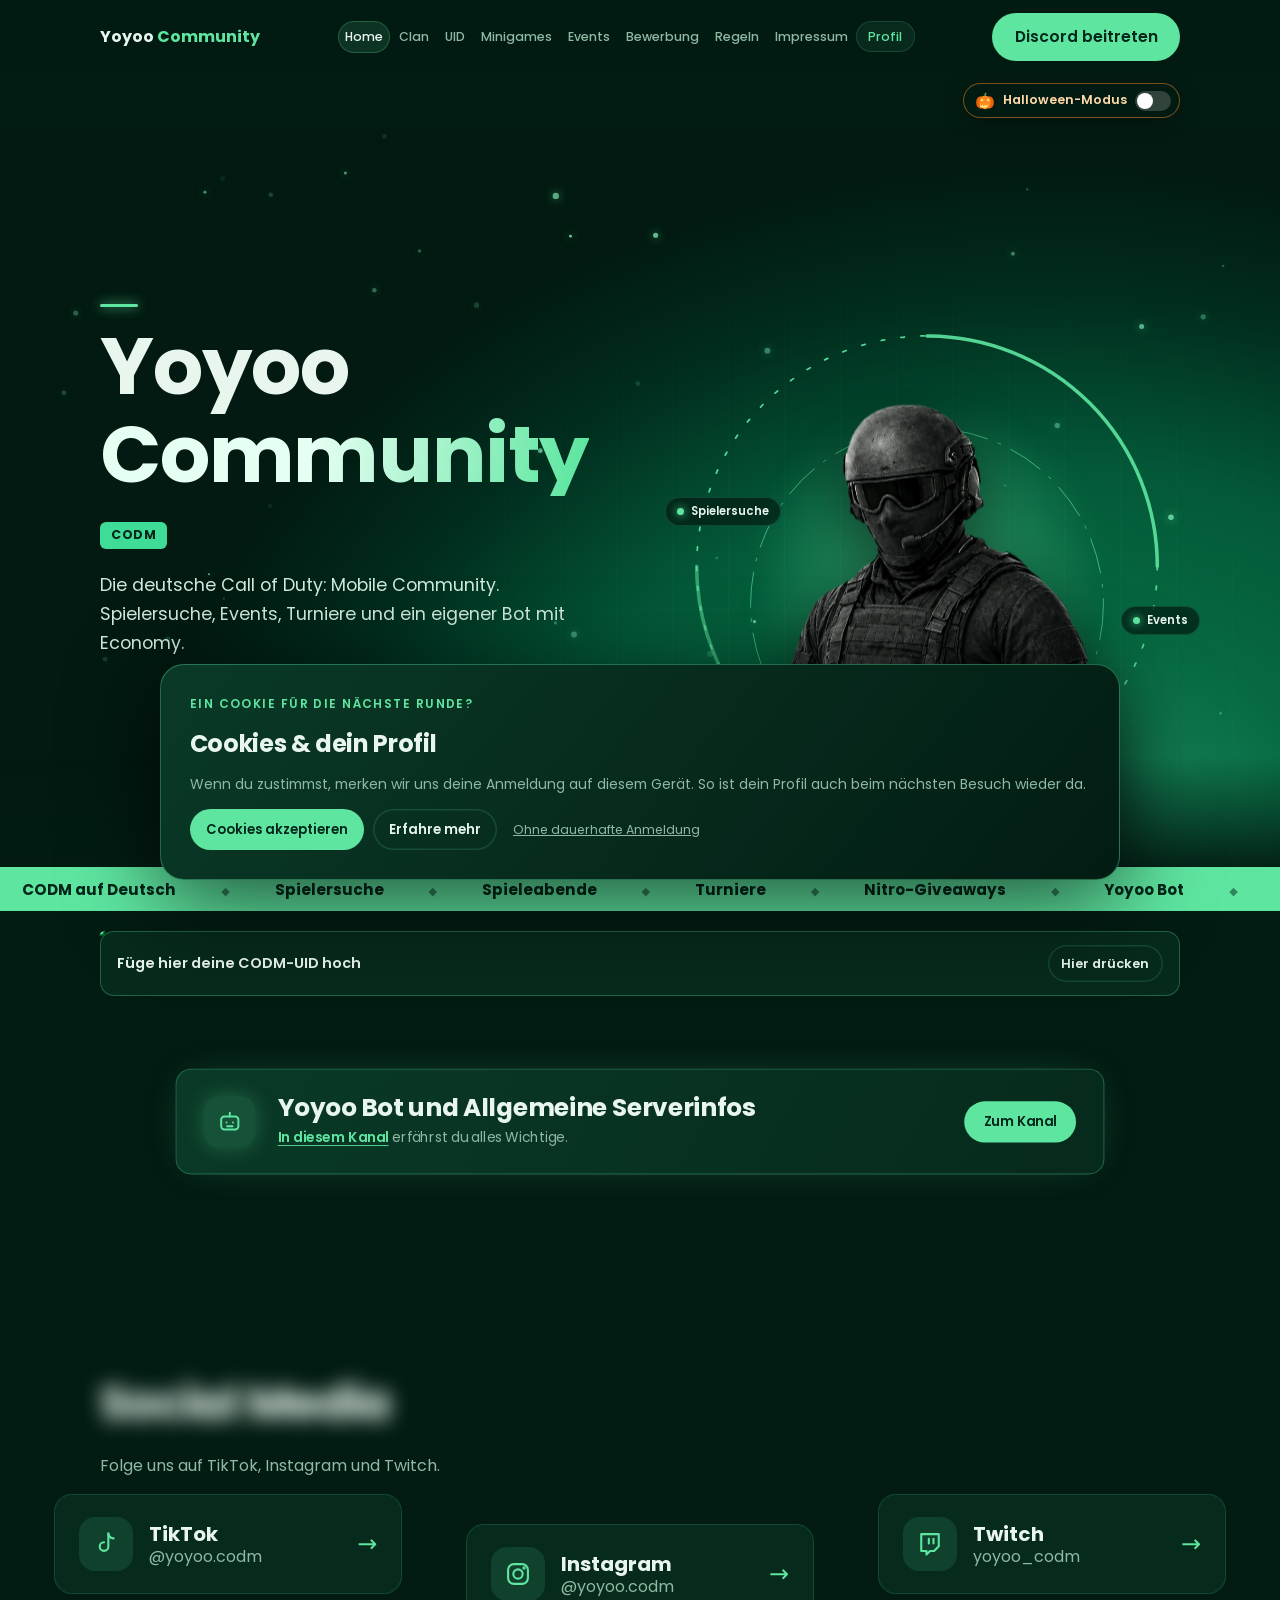
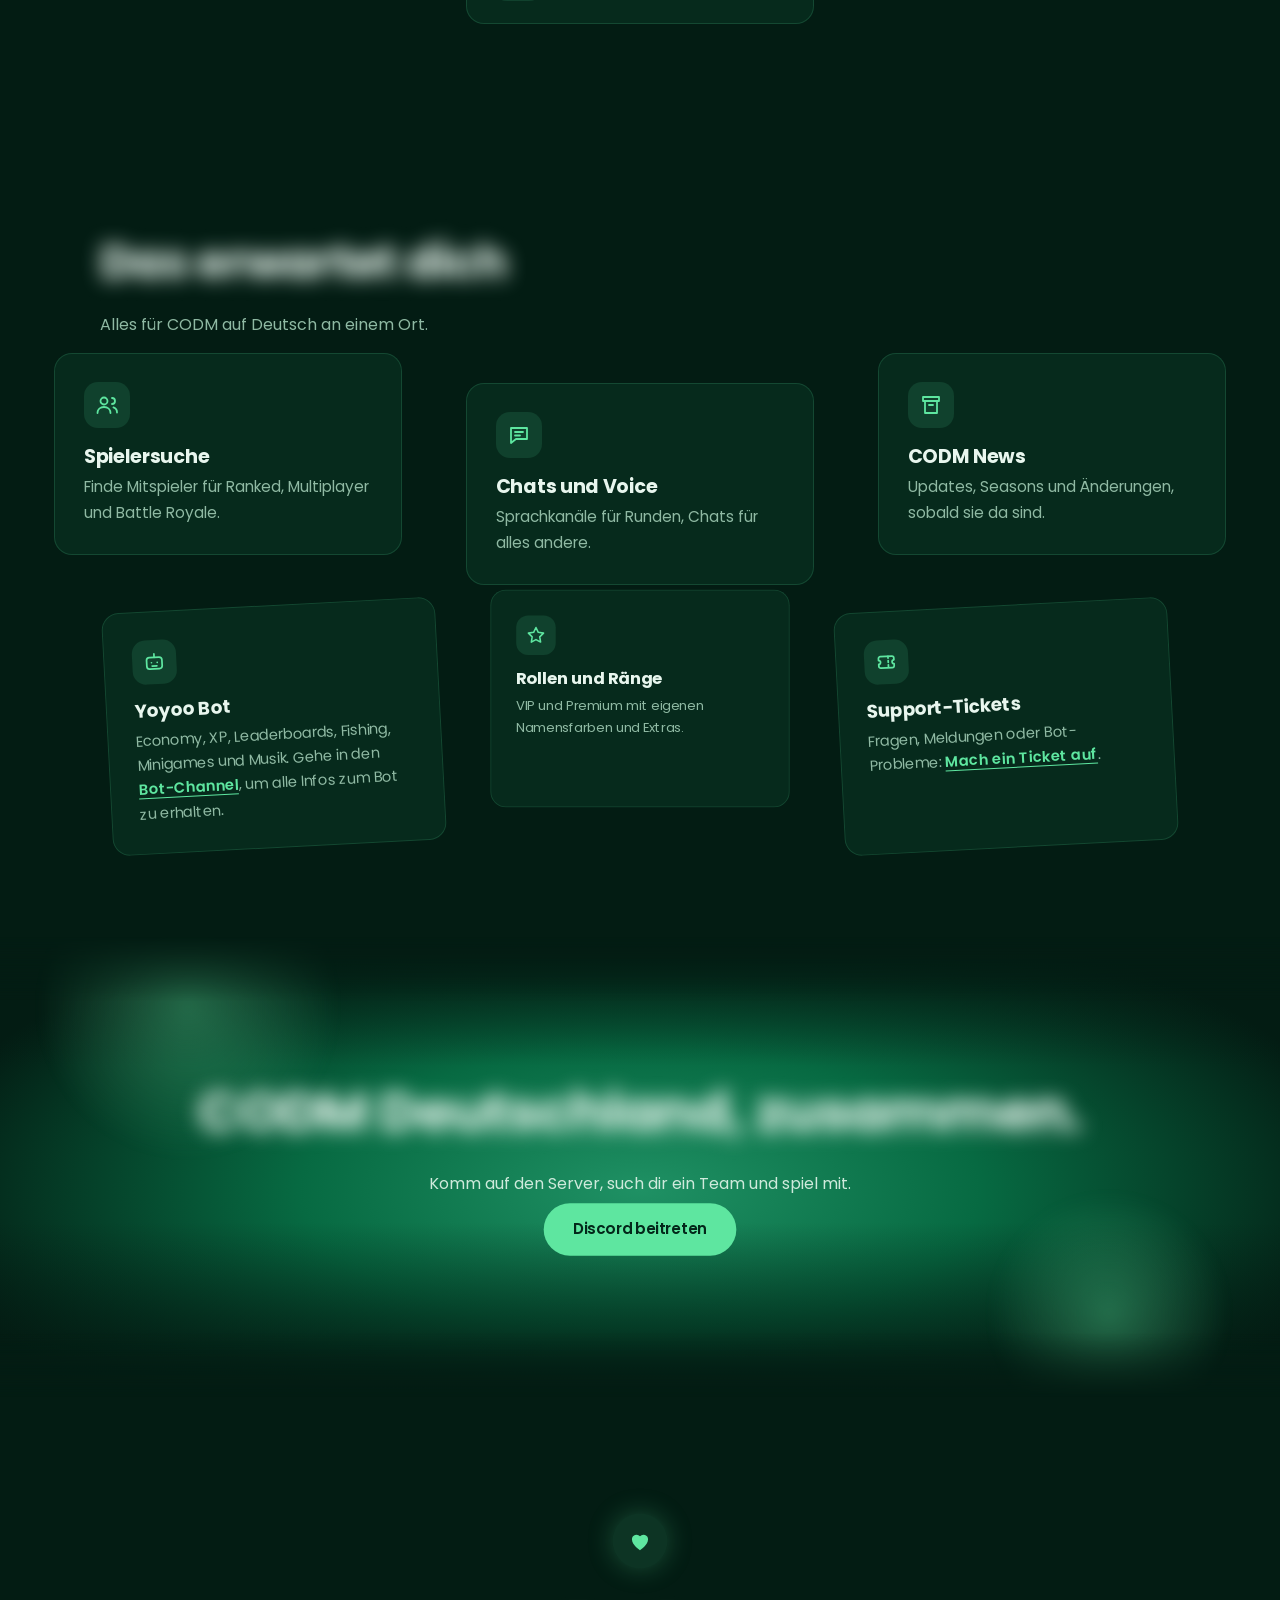
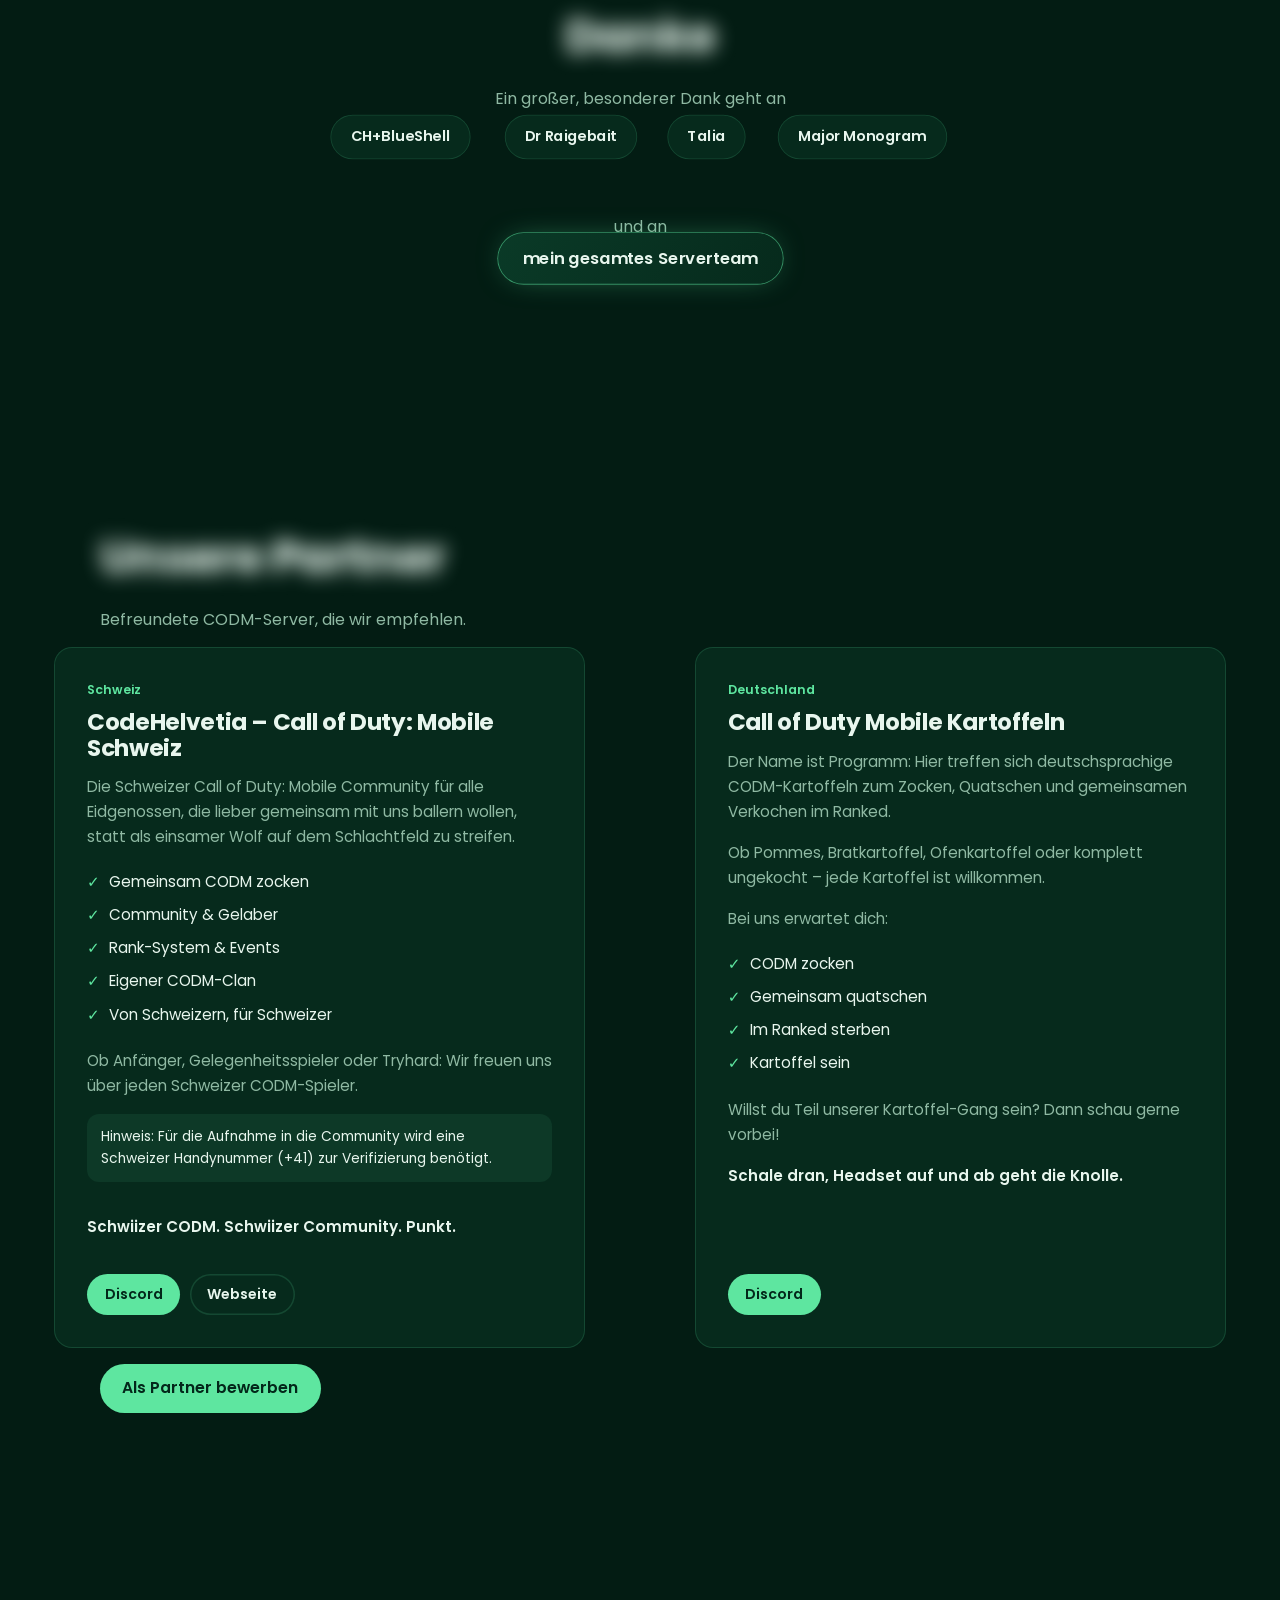
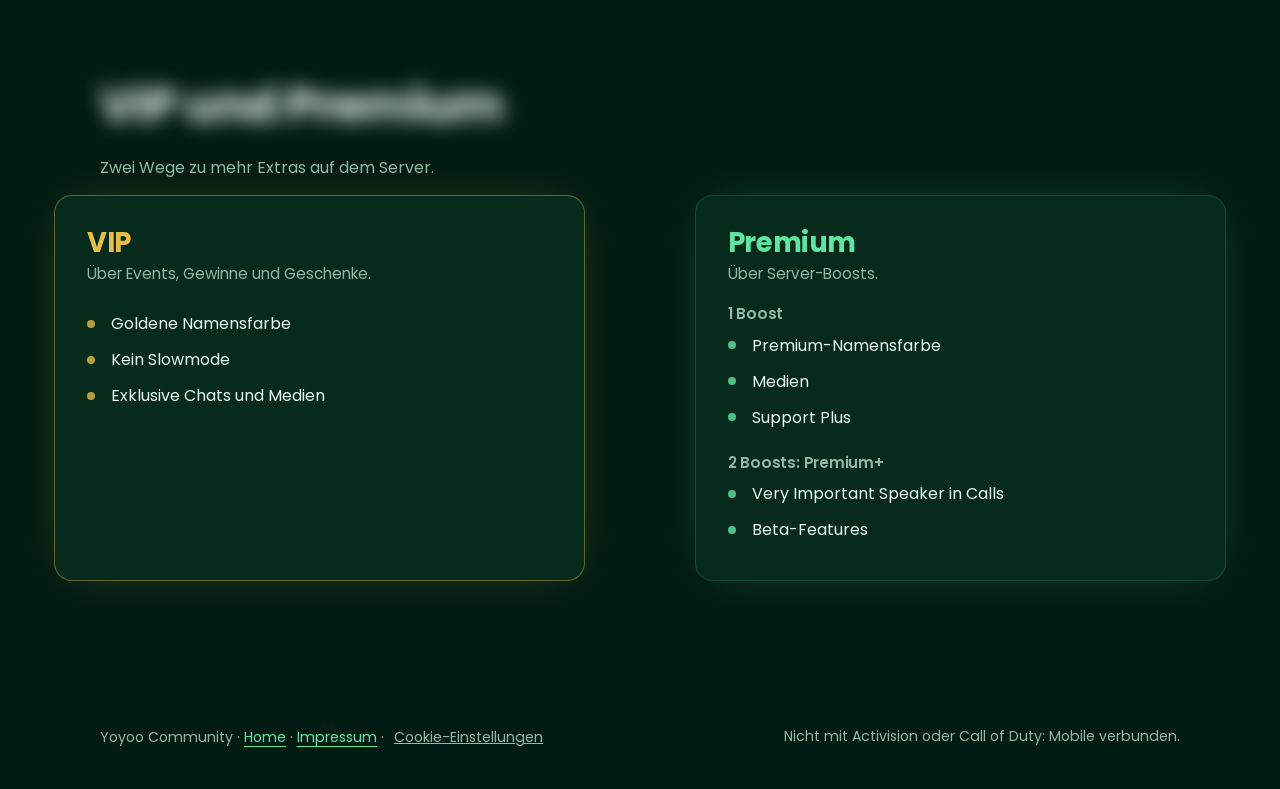
==== index.html @ ca68e42a "Add files via upload" ====
<!DOCTYPE html>
<html lang="de">
<head>
<meta charset="utf-8">
<meta name="viewport" content="width=device-width, initial-scale=1, viewport-fit=cover">
<title>Home – Yoyoo Community</title>
<meta name="description" content="Die deutsche Call of Duty: Mobile Community auf Discord. Spielersuche, Spieleabende, Events, Yoyoo Bot, VIP und Premium.">
<link rel="icon" type="image/png" sizes="32x32" href="[data-uri]">
<link rel="icon" type="image/png" sizes="64x64" href="[data-uri]">
<link rel="icon" type="image/png" sizes="192x192" href="[data-uri]">
<link rel="shortcut icon" type="image/x-icon" href="[data-uri]">
<link rel="apple-touch-icon" sizes="180x180" href="[data-uri]">
<meta name="theme-color" content="#031c13">
<script>
  document.documentElement.className = "js";
  /* Failsafe: Läuft das Skript nicht sauber durch, bleiben alle Inhalte sichtbar. */
  setTimeout(function () { if (!window.__ready) document.documentElement.classList.remove("js"); }, 2500);
</script>
<link rel="preconnect" href="https://fonts.googleapis.com">
<link rel="preconnect" href="https://fonts.gstatic.com" crossorigin>
<link href="https://fonts.googleapis.com/css2?family=Poppins:wght@400;500;600;700&display=swap" rel="stylesheet">
<link rel="stylesheet" href="website.css?v=20261025-cookie-mobile-1">
<style id="compact-header-critical">@media(max-width:1119px){header.nav .brand,header.nav .discord-link,header.nav .site-legal{display:none!important}header.nav .wrap{padding-block:.45rem!important;gap:0!important}header.nav .wrap>nav{flex:1 1 100%;order:0;min-width:0}header.nav ul{display:flex!important;margin:0;padding:.1rem 0;gap:.2rem;overflow-x:auto}header.nav ul a,header.nav ul .account-nav{white-space:nowrap;font-size:.8rem;padding:.4rem .6rem}}.season-control{position:relative!important;display:flex;justify-content:flex-end;align-items:center;padding:.6rem 0;margin-block:0;min-height:52px;z-index:16}.season-control #hwToggle{position:static!important;inset:auto!important;margin:0!important;transform:none!important;translate:none!important;opacity:1!important;pointer-events:auto!important;max-width:100%}</style><link rel="stylesheet" href="uid.css?v=home-uid-notice-1"></head><body class="home"><div class="progress" id="progress" aria-hidden="true"></div><header class="nav"><div class="wrap"><a class="brand" href="index.html">Yoyoo <b>Community</b></a><nav aria-label="Hauptnavigation"><ul><li><a href="index.html" class="on" aria-current="page">Home</a></li><li><a href="clan.html">Clan</a></li><li><a href="uid.html">UID</a></li><li><a href="minigames.html">Minigames</a></li><li><a href="events.html">Events</a></li><li><a href="bewerbung.html">Bewerbung</a></li><li><a href="regeln.html">Regeln</a></li><li><a href="impressum.html">Impressum</a></li><li><button type="button" class="account-nav" id="account-open" aria-haspopup="dialog" aria-controls="account-dialog">Profil</button></li></ul></nav><a class="btn discord-link" href="https://discord.gg/yoyoo-codm" target="_blank" rel="noopener">Discord beitreten</a></div></header><div class="season-control wrap" aria-label="Halloween-Special"><button type="button" class="hw-toggle" id="hwToggle" role="switch" aria-checked="false" hidden><svg viewBox="0 0 120 110" aria-hidden="true"><path d="M56 22c0-9 3-15 9-19l5 6c-4 3-5 7-5 13z" fill="#6aa83a"/><ellipse cx="34" cy="64" rx="28" ry="38" fill="#e8650a"/><ellipse cx="86" cy="64" rx="28" ry="38" fill="#e8650a"/><ellipse cx="60" cy="64" rx="34" ry="42" fill="#ff8a1f"/><path d="M30 55l11-17 11 17zM68 55l11-17 11 17z" fill="#ffe27a"/><path d="M28 74l10 11 8-8 7 10 7-10 8 8 10-11-3 17q-22 12-44 0z" fill="#ffe27a"/></svg><span>Halloween-Modus</span><span class="hw-sw" aria-hidden="true"><i></i></span></button></div><main id="top">  <div class="hero" id="hero">
    <canvas id="fx" aria-hidden="true"></canvas>
    <div class="grid-bg" aria-hidden="true" data-par="-0.14" data-top></div>
    <div class="wrap">
      <div class="copy">
        <span class="dash" aria-hidden="true"></span>
        <h1><span class="l"><span>Yoyoo</span></span><span class="l"><span class="shim">Community</span></span></h1><p class="home-greeting" id="home-greeting" aria-live="polite" hidden></p>
        <span class="badge">CODM</span>
        <p class="lead">Die deutsche Call of Duty: Mobile Community. Spielersuche, Events, Turniere und ein eigener Bot mit Economy.</p>
      </div>
      <div class="stage">
        <svg class="ring" viewBox="0 0 400 400" fill="none" stroke="#5ee6a0" aria-hidden="true" data-par="-0.05" data-top>
          <circle cx="200" cy="200" r="196" stroke-width="1.5" stroke-dasharray="3 14" stroke-linecap="round"/>
          <path d="M200 4 A196 196 0 0 1 396 200" stroke-width="3" stroke-linecap="round"/>
          <path d="M200 396 A196 196 0 0 1 4 200" stroke-width="3" stroke-linecap="round" opacity=".6"/>
        </svg>
        <svg class="ring r2" viewBox="0 0 400 400" fill="none" stroke="#5ee6a0" aria-hidden="true" data-par="-0.09" data-top>
          <circle cx="200" cy="200" r="196" stroke-width="1" stroke-dasharray="40 12 4 12"/>
        </svg>
        <div class="glow" aria-hidden="true" data-par="-0.1" data-top></div>
        <div class="soldier-wrap" data-par="-0.03" data-top>
          <img class="soldier" src="[data-uri]" alt="" width="720" height="1025">
        </div>
        <span class="tag t1"><i></i>Spielersuche</span>
        <span class="tag t2"><i></i>Events</span>
        <span class="tag t3"><i></i>Yoyoo Bot</span>
      </div>
    </div>
  </div>

  <div class="ticker" aria-hidden="true">
    <div class="track">
      <span>CODM auf Deutsch</span><span>Spielersuche</span><span>Spieleabende</span><span>Turniere</span><span>Nitro-Giveaways</span><span>Yoyoo Bot</span><span>VIP &amp; Premium</span><span>Clan-Liste</span>
      <span>CODM auf Deutsch</span><span>Spielersuche</span><span>Spieleabende</span><span>Turniere</span><span>Nitro-Giveaways</span><span>Yoyoo Bot</span><span>VIP &amp; Premium</span><span>Clan-Liste</span>
    </div>
  </div>

<div class="wrap"><aside class="home-uid-notice" id="home-uid-notice" hidden aria-labelledby="home-uid-notice-title"><span class="home-uid-particles" aria-hidden="true"><span style="--i:0"></span><span style="--i:1"></span><span style="--i:2"></span><span style="--i:3"></span><span style="--i:4"></span><span style="--i:5"></span><span style="--i:6"></span><span style="--i:7"></span><span style="--i:8"></span><span style="--i:9"></span><span style="--i:10"></span><span style="--i:11"></span><span style="--i:12"></span><span style="--i:13"></span><span style="--i:14"></span><span style="--i:15"></span><span style="--i:16"></span><span style="--i:17"></span><span style="--i:18"></span><span style="--i:19"></span><span style="--i:20"></span><span style="--i:21"></span><span style="--i:22"></span><span style="--i:23"></span><span style="--i:24"></span><span style="--i:25"></span><span style="--i:26"></span><span style="--i:27"></span><span style="--i:28"></span><span style="--i:29"></span><span style="--i:30"></span><span style="--i:31"></span><span style="--i:32"></span><span style="--i:33"></span><span style="--i:34"></span><span style="--i:35"></span></span><p id="home-uid-notice-title">Füge hier deine CODM-UID hoch</p><a class="btn ghost" href="uid.html">Hier drücken</a></aside></div><section id="infos" class="compact">
    <div class="wrap">
      <div class="infobox spot rv" data-rv="scale">
        <span class="ib-ic"><svg viewBox="0 0 24 24"><rect x="4" y="7" width="16" height="12" rx="3"/><path d="M12 7V3.5M9 12.5h.01M15 12.5h.01M9.5 16h5"/></svg></span>
        <div class="ib-tx">
          <h2>Yoyoo Bot und Allgemeine Serverinfos</h2>
          <p><a class="flink" href="https://discord.com/channels/1466880593013772339/1545542262409273394" target="_blank" rel="noopener">In diesem Kanal</a> erfährst du alles Wichtige.</p>
        </div>
        <a class="btn" href="https://discord.com/channels/1466880593013772339/1545542262409273394" target="_blank" rel="noopener">Zum Kanal</a>
      </div>
    </div>
  </section>
<section id="social">
    <div class="wrap">
      <h2 class="rv" data-rv="blur">Social Media</h2>
      <p class="intro rv" style="--d:120ms">Folge uns auf TikTok, Instagram und Twitch.</p>
      <div class="socials">
        <a class="soc spot rv" data-rv="left" href="https://www.tiktok.com/@yoyoo.codm" target="_blank" rel="noopener">
          <span class="soc-ic"><svg viewBox="0 0 24 24"><path d="M14 3v11.2a3.7 3.7 0 1 1-3.7-3.7"/><path d="M14 3c.3 2.4 1.9 4 4.5 4.2"/></svg></span>
          <span class="soc-tx"><b>TikTok</b><em>@yoyoo.codm</em></span>
          <span class="soc-go" aria-hidden="true">→</span>
        </a>
        <a class="soc spot rv" data-rv="up" style="--d:100ms" href="https://www.instagram.com/yoyoo.codm/" target="_blank" rel="noopener">
          <span class="soc-ic"><svg viewBox="0 0 24 24"><rect x="3.5" y="3.5" width="17" height="17" rx="5"/><circle cx="12" cy="12" r="4"/><circle cx="17.2" cy="6.8" r=".6"/></svg></span>
          <span class="soc-tx"><b>Instagram</b><em>@yoyoo.codm</em></span>
          <span class="soc-go" aria-hidden="true">→</span>
        </a>
        <a class="soc spot rv" data-rv="right" style="--d:200ms" href="https://www.twitch.tv/yoyoo_codm" target="_blank" rel="noopener">
          <span class="soc-ic"><svg viewBox="0 0 24 24"><path d="M4.5 3.5h15v10.5l-4 4h-3.5l-3 3v-3H4.5z"/><path d="M11 7.5v4M15 7.5v4"/></svg></span>
          <span class="soc-tx"><b>Twitch</b><em>yoyoo_codm</em></span>
          <span class="soc-go" aria-hidden="true">→</span>
        </a>
      </div>
    </div>
  </section>
<section id="server">
    <div class="wrap">
      <h2 class="rv" data-rv="blur">Das erwartet dich</h2>
      <p class="intro rv" style="--d:120ms">Alles für CODM auf Deutsch an einem Ort.</p>
      <div class="features">
        <div class="feature spot rv" data-rv="left" style="--d:0ms">
          <div class="ic"><svg viewBox="0 0 24 24"><circle cx="9" cy="8" r="3.5"/><path d="M2.5 20c0-3.6 2.9-6 6.5-6s6.5 2.4 6.5 6"/><path d="M17 11a3 3 0 1 0 0-6M18.5 14.3c2 .6 3.5 2.4 3.5 5.2"/></svg></div>
          <h3>Spielersuche</h3>
          <p>Finde Mitspieler für Ranked, Multiplayer und Battle Royale.</p>
        </div>
        <div class="feature spot rv" data-rv="up" style="--d:100ms">
          <div class="ic"><svg viewBox="0 0 24 24"><path d="M4 5h16v11H9l-5 4z"/><path d="M8 9h8M8 12.5h5"/></svg></div>
          <h3>Chats und Voice</h3>
          <p>Sprachkanäle für Runden, Chats für alles andere.</p>
        </div>
        <div class="feature spot rv" data-rv="right" style="--d:200ms">
          <div class="ic"><svg viewBox="0 0 24 24"><path d="M4 4h16v4H4zM6 8v12h12V8"/><path d="M10 12h4"/></svg></div>
          <h3>CODM News</h3>
          <p>Updates, Seasons und Änderungen, sobald sie da sind.</p>
        </div>
        <div class="feature spot rv" data-rv="rot" style="--d:0ms">
          <div class="ic"><svg viewBox="0 0 24 24"><rect x="4" y="7" width="16" height="12" rx="3"/><path d="M12 7V3.5M9 12.5h.01M15 12.5h.01M9.5 16h5"/></svg></div>
          <h3>Yoyoo Bot</h3>
          <p>Economy, XP, Leaderboards, Fishing, Minigames und Musik. Gehe in den <a class="flink" href="https://discord.com/channels/1466880593013772339/1545542262409273394" target="_blank" rel="noopener">Bot-Channel</a>, um alle Infos zum Bot zu erhalten.</p>
        </div>
        <div class="feature spot rv" data-rv="scale" style="--d:100ms">
          <div class="ic"><svg viewBox="0 0 24 24"><path d="M12 3l2.7 5.6 6.1.9-4.4 4.3 1 6.1L12 17l-5.4 2.9 1-6.1L3.2 9.5l6.1-.9z"/></svg></div>
          <h3>Rollen und Ränge</h3>
          <p>VIP und Premium mit eigenen Namensfarben und Extras.</p>
        </div>
        <div class="feature spot rv" data-rv="rot" style="--d:200ms">
          <div class="ic"><svg viewBox="0 0 24 24"><path d="M4 8a2 2 0 0 1 2-2h12a2 2 0 0 1 2 2v2a2 2 0 0 0 0 4v2a2 2 0 0 1-2 2H6a2 2 0 0 1-2-2v-2a2 2 0 0 0 0-4z"/><path d="M14 6v12" stroke-dasharray="2 2.5"/></svg></div>
          <h3>Support-Tickets</h3>
          <p>Fragen, Meldungen oder Bot-Probleme: <a class="flink" href="https://discord.com/channels/1466880593013772339/1500139267437887568" target="_blank" rel="noopener">Mach ein Ticket auf</a>.</p>
        </div>
      </div>
    </div>
  </section>
<section class="join" id="join">
    <div class="orb o1" aria-hidden="true" data-par="0.12"></div><div class="orb o2" aria-hidden="true" data-par="-0.1"></div>
    <div class="wrap">
      <h2 class="rv" data-rv="blur">CODM Deutschland, zusammen.</h2>
      <p class="rv" style="--d:120ms">Komm auf den Server, such dir ein Team und spiel mit.</p>
      <a class="btn big discord-link rv" data-rv="scale" style="--d:240ms" href="https://discord.gg/yoyoo-codm" target="_blank" rel="noopener">Discord beitreten</a>
    </div>
  </section>
<section id="danke" class="thanks">
    <div class="wrap">
      <span class="heart rv" data-rv="scale" aria-hidden="true"><svg viewBox="0 0 24 24"><path d="M12 20.5s-7.5-4.6-7.5-10.2A4.3 4.3 0 0 1 12 7.6a4.3 4.3 0 0 1 7.5 2.7c0 5.6-7.5 10.2-7.5 10.2z"/></svg></span>
      <h2 class="rv" data-rv="blur">Danke</h2>
      <p class="intro rv" style="--d:120ms">Ein großer, besonderer Dank geht an</p>
      <div class="names">
        <span class="nm rv" data-rv="scale" style="--d:180ms">CH+BlueShell</span>
        <span class="nm rv" data-rv="scale" style="--d:260ms">Dr Raigebait</span>
        <span class="nm rv" data-rv="scale" style="--d:340ms">Talia</span>
        <span class="nm rv" data-rv="scale" style="--d:420ms">Major Monogram</span>
      </div>
      <p class="and rv" style="--d:500ms">und an</p>
      <span class="nm team rv" data-rv="scale" style="--d:580ms">mein gesamtes Serverteam</span>
    </div>
  </section><section id="partner">
    <div class="wrap">
      <h2 class="rv" data-rv="blur">Unsere Partner</h2>
      <p class="intro rv" style="--d:120ms">Befreundete CODM-Server, die wir empfehlen.</p>
      <div class="partners">
        <article class="partner spot rv" data-rv="left">
          <span class="kicker">Schweiz</span>
          <h3>CodeHelvetia – Call of Duty: Mobile Schweiz</h3>
          <p>Die Schweizer Call of Duty: Mobile Community für alle Eidgenossen, die lieber gemeinsam mit uns ballern wollen, statt als einsamer Wolf auf dem Schlachtfeld zu streifen.</p>
          <ul>
            <li>Gemeinsam CODM zocken</li>
            <li>Community &amp; Gelaber</li>
            <li>Rank-System &amp; Events</li>
            <li>Eigener CODM-Clan</li>
            <li>Von Schweizern, für Schweizer</li>
          </ul>
          <p>Ob Anfänger, Gelegenheitsspieler oder Tryhard: Wir freuen uns über jeden Schweizer CODM-Spieler.</p>
          <p class="note">Hinweis: Für die Aufnahme in die Community wird eine Schweizer Handynummer (+41) zur Verifizierung benötigt.</p>
          <p class="slogan" style="margin-top:1rem">Schwiizer CODM. Schwiizer Community. Punkt.</p>
          <div class="links">
            <a class="btn" href="https://discord.gg/codehelvetia" target="_blank" rel="noopener">Discord</a>
            <a class="btn ghost" href="https://codehelvetia.ch/" target="_blank" rel="noopener">Webseite</a>
          </div>
        </article>
        <article class="partner spot rv" data-rv="right" style="--d:120ms">
          <span class="kicker">Deutschland</span>
          <h3>Call of Duty Mobile Kartoffeln</h3>
          <p>Der Name ist Programm: Hier treffen sich deutschsprachige CODM-Kartoffeln zum Zocken, Quatschen und gemeinsamen Verkochen im Ranked.</p>
          <p>Ob Pommes, Bratkartoffel, Ofenkartoffel oder komplett ungekocht – jede Kartoffel ist willkommen.</p>
          <p>Bei uns erwartet dich:</p>
          <ul>
            <li>CODM zocken</li>
            <li>Gemeinsam quatschen</li>
            <li>Im Ranked sterben</li>
            <li>Kartoffel sein</li>
          </ul>
          <p>Willst du Teil unserer Kartoffel-Gang sein? Dann schau gerne vorbei!</p>
          <p class="slogan">Schale dran, Headset auf und ab geht die Knolle.</p>
          <div class="links">
            <a class="btn" href="https://discord.gg/call-of-duty-mobile-deutsch-914600837035229205" target="_blank" rel="noopener">Discord</a>
          </div>
        </article>
      </div>

      <p><a class="btn" href="bewerbung.html">Als Partner bewerben</a></p></div></section>
<section id="raenge">
    <div class="wrap">
      <h2 class="rv" data-rv="blur">VIP und Premium</h2>
      <p class="intro rv" style="--d:120ms">Zwei Wege zu mehr Extras auf dem Server.</p>
      <div class="tiers">
        <div class="tier vip spot rv" data-rv="left">
          <h3>VIP</h3>
          <p class="how">Über Events, Gewinne und Geschenke.</p>
          <ul>
            <li>Goldene Namensfarbe</li>
            <li>Kein Slowmode</li>
            <li>Exklusive Chats und Medien</li>
          </ul>
        </div>
        <div class="tier premium spot rv" data-rv="right" style="--d:120ms">
          <h3>Premium</h3>
          <p class="how">Über Server-Boosts.</p>
          <h4>1 Boost</h4>
          <ul>
            <li>Premium-Namensfarbe</li>
            <li>Medien</li>
            <li>Support Plus</li>
          </ul>
          <h4>2 Boosts: Premium+</h4>
          <ul>
            <li>Very Important Speaker in Calls</li>
            <li>Beta-Features</li>
          </ul>
        </div>
      </div>
    </div>
  </section>

</main><footer><div class="wrap"><span>Yoyoo Community · <a href="index.html">Home</a> · <a href="impressum.html">Impressum</a> · <button class="cookie-settings" type="button">Cookie-Einstellungen</button></span><span>Nicht mit Activision oder Call of Duty: Mobile verbunden.</span></div></footer><script src="website.js" defer></script><script src="halloween.js" defer></script><dialog class="account-dialog" id="account-dialog" aria-labelledby="account-title">
<button class="account-close" type="button" id="account-close" aria-label="Schließen">×</button>
<h2 id="account-title">Dein Community-Profil</h2>
<div id="account-entry"><h3 class="profile-entry-title">Account erstellen / anmelden</h3><p>Neu dabei? Mit deiner bestätigten E-Mail-Adresse wird dein Konto aktiviert. Du hast schon eines? Melde dich genauso per Code an – ganz ohne Passwort.</p>
<button class="btn" type="button" id="account-discord-login">Mit Discord registrieren / anmelden</button><p>Oder nutze deine E-Mail-Adresse:</p><form id="account-email-form"><label for="account-email">E-Mail-Adresse</label><input id="account-email" type="email" autocomplete="email" maxlength="254" required placeholder="du@beispiel.de"><button class="btn" type="submit">Anmelden per E-Mail-Code</button><p class="account-mail-hint">Keine E-Mail erhalten? Schau bitte auch in deinem Spam-Ordner nach.</p></form></div>
<form id="account-code-form" hidden><p>Prüfe dein Postfach und den Spam-Ordner. Gib den Code aus der E-Mail ein.</p><label for="account-code">Bestätigungscode</label><input id="account-code" type="text" inputmode="numeric" autocomplete="one-time-code" pattern="[0-9]{6,10}" minlength="6" maxlength="10" required><button class="btn" type="submit">Code bestätigen</button><button class="btn ghost" type="button" id="account-resend">Code erneut senden</button><button class="btn ghost" type="button" id="account-change">E-Mail ändern</button></form>
<div id="account-profile" hidden><h3 id="account-greeting">Willkommen in deinem Profil!</h3><form id="account-username-form"><label for="account-username">Benutzername</label><input id="account-username" autocomplete="nickname" minlength="3" maxlength="24" required aria-describedby="username-hint"><p id="username-hint">3–24 Zeichen. Dein Anzeigename muss nicht einzigartig sein.</p><button class="btn" type="submit">Benutzernamen speichern</button></form><p>Du bist angemeldet als <strong id="account-email-display"></strong>.</p><p id="account-discord-status"></p><button class="btn" type="button" id="account-discord-link">Discord verbinden</button><p><a href="uid.html">Meine CODM-UID verwalten</a></p><button class="btn ghost" type="button" id="account-logout">Abmelden</button><p id="account-delete-note">Das Löschen entfernt dein Konto und deinen UID-Eintrag dauerhaft.</p><button class="btn ghost account-delete-btn" type="button" id="account-delete" aria-describedby="account-delete-note">Konto dauerhaft löschen</button></div>
<p id="account-status" role="status" aria-live="polite"></p>
</dialog><script src="cookies.js"></script><script src="account-config.js"></script><script src="supabase.min.js"></script><script src="account.js?v=discord-role-20261025"></script><aside class="cookie-banner" id="cookie-banner" aria-labelledby="cookie-heading" hidden><img src="cookie-soldat.png" alt="Ein Soldat hält einen Teller mit Cookies" class="cookie-character" width="1024" height="1536"><div class="cookie-copy"><span class="community-eyebrow">Ein Cookie für die nächste Runde?</span><h2 id="cookie-heading">Cookies &amp; dein Profil</h2><p>Wenn du zustimmst, merken wir uns deine Anmeldung auf diesem Gerät. So ist dein Profil auch beim nächsten Besuch wieder da.</p><div class="cookie-buttons"><button type="button" class="btn" id="cookie-accept">Cookies akzeptieren</button><button type="button" class="btn ghost" id="cookie-more" aria-controls="cookie-details" aria-expanded="false">Erfahre mehr</button><button type="button" class="cookie-session-only" id="cookie-decline">Ohne dauerhafte Anmeldung</button></div><div id="cookie-details" hidden><h3>Welche Daten speichern wir?</h3><p>Ein Cookie merkt sich deine Auswahl für 180 Tage. Nach deiner Zustimmung speichern wir die Anmeldeschlüssel und deren Ablaufzeit im lokalen Browserspeicher (Local Storage), damit deine Sitzung erneuert werden kann. Deine E-Mail-Adresse und dein Benutzername werden als Teil des Profils zwischengespeichert. Es wird kein Passwort gespeichert.</p><p>Dein Benutzername wird außerdem in deinem Supabase-Konto gespeichert. Ohne Zustimmung bleibt die Anmeldung nur in diesem Tab bis zum Schließen des Tabs erhalten. Für die Discord-Anmeldung werden kurzlebige PKCE-Zwischendaten im Tab-Speicher und lokalen Browserspeicher sowie als SameSite-Cookie auf yoyoo-community.com abgelegt. Die Cookie-Kopie läuft nach fünf Minuten ab und wird nach dem Rücksprung entfernt. Nach Verknüpfung wird auch deine Discord-Identität im Profil angezeigt. Bei Veröffentlichung deiner UID werden Discord-Benutzername und UID öffentlich in der UID-Liste gespeichert. Die Website verwendet hierfür keine Werbe- oder Tracking-Cookies. Der Halloween-Modus und gefangene Geister werden für diesen Browser-Tab im Sitzungsspeicher gemerkt. Für die dreistündige Spielpause wird außerdem der Abschlusszeitpunkt lokal gespeichert.</p><p>Über „Cookie-Einstellungen“ im Footer kannst du deine Auswahl jederzeit ändern. Beim Abmelden löschen wir die gespeicherte Anmeldung auf diesem Gerät. Bei einem Widerruf wird die dauerhafte Speicherung gelöscht; die aktuelle Sitzung bleibt bis zum Neuladen bestehen. Nach dem Schließen des Tabs oder auf anderen Geräten ist eine neue Anmeldung nötig.</p><a href="impressum.html">Kontakt &amp; Impressum</a></div></div></aside><script src="profile-uid.js?v=home-uid-guests-1"></script><script src="minigames.js?v=20261026-boardfx-3" defer></script></body></html>
---- website.css ----
:root {
    color-scheme: dark;
    --bg: #031c13;
    --bg-2: #062a1c;
    --bg-3: #0a3a27;
    --line: rgba(94,230,160,.16);
    --mint: #5ee6a0;
    --mint-d: #2fae78;
    --text: #e8f6ee;
    --muted: #8fb9a3;
    --gold: #e6bd45;
    --warn: #f0b429;
    --orange: #ff9650;
    --danger: #ff6b6b;
    --font: "Poppins", "Segoe UI", system-ui, -apple-system, Arial, sans-serif;
    --ease: cubic-bezier(.22,.8,.24,1);
    --ease-b: cubic-bezier(.3,1.5,.5,1);
    box-sizing: border-box;
    padding-top: env(safe-area-inset-top, 0px);
    padding-bottom: env(safe-area-inset-bottom, 0px);
  }
  html { scroll-padding-top: calc(env(safe-area-inset-top, 0px) + 4.5rem); scroll-behavior: smooth; }
  *, *::before, *::after { box-sizing: border-box; }
  body { margin: 0; background: var(--bg); color: var(--text); font-family: var(--font); font-size: 1rem; line-height: 1.65; overflow-x: hidden; }
  main { overflow-x: clip; }
  a { color: inherit; }
  :focus-visible { outline: 3px solid var(--mint); outline-offset: 3px; }
  .wrap { width: min(1080px, 100% - 2.5rem); margin-inline: auto; }
  h1, h2, h3, h4 { font-weight: 700; line-height: 1.1; margin: 0; letter-spacing: -.015em; }
  .sr { position: absolute; width: 1px; height: 1px; overflow: hidden; clip: rect(0 0 0 0); white-space: nowrap; }

  /* ===== Scroll-Fortschritt ===== */
  .progress { position: fixed; top: 0; left: 0; right: 0; height: 3px; z-index: 30; background: linear-gradient(90deg, var(--mint-d), var(--mint)); transform-origin: 0 50%; transform: scaleX(0); box-shadow: 0 0 12px var(--mint); pointer-events: none; }

  /* ===== Navigation ===== */
  header.nav { position: sticky; top: env(safe-area-inset-top, 0px); z-index: 20; background: rgba(3,28,19,.78); backdrop-filter: blur(10px); -webkit-backdrop-filter: blur(10px); animation: dropIn .8s var(--ease) both; }
  .nav .wrap { display: flex; align-items: center; justify-content: space-between; gap: 1rem; padding-block: .8rem; }
  .brand { font-weight: 700; font-size: 1.1rem; text-decoration: none; }
  .brand b { color: var(--mint); font-weight: 700; }
  .nav ul { display: flex; gap: .4rem; list-style: none; margin: 0; padding: 0; }
  .nav ul a { display: block; text-decoration: none; color: var(--muted); font-size: .92rem; font-weight: 500; padding: .35rem .8rem; border-radius: 99px; transition: color .25s, background .25s, box-shadow .25s; }
  .nav ul a.on { color: var(--text); background: rgba(94,230,160,.12); box-shadow: inset 0 0 0 1px rgba(94,230,160,.25); }
  .nav ul { gap: .1rem; }
  .nav ul a { font-size: .82rem; padding: .35rem .55rem; white-space: nowrap; }
  /* Mobile/Tablet: obere Leiste aus, Inhaltsverzeichnis unter dem Hero sichtbar */
  @media (max-width: 1100px) { .nav ul { display: none; } }
  /* Desktop: nur die obere Leiste, kein zweites Inhaltsverzeichnis */
  @media (min-width: 1101px) { .chapters { display: none; } }
  .nav .wrap > .btn { flex: none; white-space: nowrap; }
  .brand { min-width: 0; white-space: nowrap; overflow: hidden; text-overflow: ellipsis; }
  @media (max-width: 520px) { .nav .wrap { gap: .6rem; } .brand { font-size: .98rem; } .nav .btn { padding: .55rem 1rem; font-size: .86rem; } }
  @media (max-width: 400px) { .brand { font-size: .88rem; } .nav .btn { padding: .5rem .85rem; font-size: .8rem; } }

  /* ===== Buttons ===== */
  .btn { position: relative; display: inline-block; text-decoration: none; cursor: pointer; font-family: var(--font); font-weight: 600; font-size: .98rem; background: var(--mint); color: #03271a; padding: .7rem 1.4rem; border-radius: 99px; border: 0; overflow: hidden; transition: transform .25s var(--ease), box-shadow .3s, background .3s, color .3s; -webkit-tap-highlight-color: transparent; }
  .btn::after { content: ""; position: absolute; top: 0; bottom: 0; width: 40%; left: -60%; background: linear-gradient(100deg, transparent, rgba(255,255,255,.55), transparent); transform: skewX(-20deg); animation: shine 4.2s ease-in-out infinite; pointer-events: none; }
  .btn:active { transform: scale(.95); transition-duration: .1s; }
  .btn:focus-visible { outline: none; box-shadow: 0 0 0 3px var(--bg), 0 0 0 6px var(--mint), 0 0 24px rgba(94,230,160,.5); }
  .btn.big { font-size: 1.1rem; padding: 1rem 2.1rem; }
  .btn.ghost { background: transparent; color: var(--text); box-shadow: inset 0 0 0 1.5px var(--line); }
  .btn.ghost::after { display: none; }
  .ripple { position: absolute; width: 20px; height: 20px; margin: -10px 0 0 -10px; border-radius: 50%; background: rgba(255,255,255,.5); transform: scale(0); animation: ripple .6s ease-out forwards; pointer-events: none; }
  .btn.ghost .ripple { background: rgba(94,230,160,.35); }
  @media (hover: hover) and (pointer: fine) {
    .btn:hover { transform: translateY(-2px) scale(1.03); box-shadow: 0 8px 30px rgba(94,230,160,.45); }
    .btn:active { transform: scale(.95); }
    .btn.ghost:hover { box-shadow: inset 0 0 0 1.5px var(--mint), 0 8px 26px rgba(94,230,160,.2); }
  }

  /* ===== Reveal-System (beide Scrollrichtungen, nur mit JS aktiv) =====
     Reveals nutzen die Einzel-Eigenschaften translate/scale/rotate, damit sie nicht mit Hover-"transform" kollidieren. */
  .js .rv { opacity: 0; translate: 0 30px; transition: opacity .45s ease, translate .45s ease, scale .45s ease, rotate .45s ease, filter .45s ease, transform .3s var(--ease), border-color .3s, box-shadow .3s; }
  .js .rv[data-rv="blur"]  { translate: 0 18px; filter: blur(10px); }
  .js .rv[data-rv="left"]  { translate: -46px 0; }
  .js .rv[data-rv="right"] { translate: 46px 0; }
  .js .rv[data-rv="scale"] { translate: none; scale: .86; }
  .js .rv[data-rv="pop"]   { translate: 0 36px; scale: .55; }
  .js .rv[data-rv="rot"]   { translate: 0 28px; rotate: -3deg; scale: .96; }
  .js .rv.in { opacity: 1; translate: none; scale: none; rotate: none; filter: none;
    transition: opacity .9s var(--d, 0ms) var(--ease), translate .9s var(--d, 0ms) var(--ease), scale .9s var(--d, 0ms) var(--ease), rotate .9s var(--d, 0ms) var(--ease), filter .9s var(--d, 0ms) var(--ease), transform .3s var(--ease), border-color .3s, box-shadow .3s; }

  /* ===== Hero ===== */
  .hero { position: relative; overflow: hidden; background: radial-gradient(70% 90% at 82% 95%, #1f9164 0%, #076a42 30%, #035838 55%, #012d1e 80%, #021a11 100%); }
  .hero::after { content: ""; position: absolute; left: 0; right: 0; bottom: 0; height: 110px; background: linear-gradient(to bottom, rgba(3,28,19,0), rgba(3,28,19,.92)); pointer-events: none; z-index: 2; }
  .hero canvas { position: absolute; inset: 0; width: 100%; height: 100%; pointer-events: none; }
  .hero .grid-bg { position: absolute; inset: -60px 0 0; pointer-events: none; background-image: linear-gradient(rgba(94,230,160,.06) 1px, transparent 1px), linear-gradient(90deg, rgba(94,230,160,.06) 1px, transparent 1px); background-size: 56px 56px; -webkit-mask-image: radial-gradient(60% 70% at 70% 70%, #000, transparent 75%); mask-image: radial-gradient(60% 70% at 70% 70%, #000, transparent 75%); animation: gridMove 14s linear infinite; translate: 0 var(--py, 0px); }
  .hero .wrap { position: relative; display: grid; grid-template-columns: 1.05fr .95fr; gap: 1rem; align-items: end; min-height: min(740px, 92vh); }
  .copy { align-self: center; padding: 4rem 0; }
  .dash { display: block; width: 0; height: 3px; background: var(--mint); border-radius: 2px; margin-bottom: 1.2rem; box-shadow: 0 0 12px var(--mint); animation: grow .9s .2s var(--ease) forwards; }
  .hero h1 { font-size: clamp(2.5rem, 7.4vw, 5rem); line-height: 1.02; margin-bottom: 1.2rem; }
  .hero h1 .l { display: block; overflow: hidden; padding-bottom: .08em; }
  .hero h1 .l > span { display: inline-block; transform: translateY(110%); animation: rise .9s var(--ease) forwards; }
  .hero h1 .l:nth-child(1) > span { animation-delay: .3s; }
  .hero h1 .l:nth-child(2) > span { animation-delay: .5s; }
  .hero h1 .l > .shim { background: linear-gradient(100deg, #e6fff3 20%, #5ee6a0 45%, #e6fff3 70%); background-size: 220% 100%; -webkit-background-clip: text; background-clip: text; color: transparent; animation-name: rise, shimmer; animation-duration: .9s, 5s; animation-timing-function: var(--ease), linear; animation-iteration-count: 1, infinite; animation-fill-mode: forwards, none; }
  .badge { display: inline-block; font-weight: 700; font-size: .78rem; letter-spacing: .04em; background: #3fdc97; color: #03271a; padding: .2rem .7rem; border-radius: 6px; margin-bottom: 1.4rem; animation: pop .6s .9s var(--ease-b) both; }
  .lead { max-width: 31rem; color: #cfeadc; font-size: 1.1rem; margin: 0 0 2rem; animation: fadeUp .8s 1.05s both; }
  .actions { display: flex; flex-wrap: wrap; gap: .9rem; align-items: center; animation: fadeUp .8s 1.2s both; }
  .hero .btn.big { animation: pulse 2.8s 2.2s ease-out 3; }

  .stage { position: relative; align-self: end; display: flex; justify-content: center; }
  .ring { position: absolute; left: 50%; bottom: 10%; width: min(105%, 470px); aspect-ratio: 1; transform: translateX(-50%); animation: spin 38s linear infinite; opacity: .9; translate: calc(var(--hx, 0) * -8px) var(--py, 0px); transition: translate .6s ease-out; }
  .ring.r2 { width: min(80%, 360px); animation-duration: 26s; animation-direction: reverse; opacity: .7; translate: calc(var(--hx, 0) * -14px) var(--py, 0px); }
  .glow { position: absolute; left: 50%; bottom: 16%; width: 70%; aspect-ratio: 1; transform: translateX(-50%); border-radius: 50%; background: radial-gradient(closest-side, rgba(94,230,160,.55), transparent); filter: blur(10px); animation: breathe 5s ease-in-out infinite; translate: 0 var(--py, 0px); }
  .soldier-wrap { position: relative; margin-bottom: -90px; width: min(100%, 380px); animation: soldierIn 1.2s .5s var(--ease) both; translate: calc(var(--hx, 0) * 16px) calc(var(--hy, 0) * 9px + var(--py, 0px)); transition: translate .6s ease-out; }
  .soldier { display: block; width: 100%; height: auto; filter: drop-shadow(0 18px 30px rgba(0,0,0,.55)); animation: floaty 7s ease-in-out infinite; }
  .tag { position: absolute; font-size: .72rem; font-weight: 600; background: rgba(3,28,19,.7); border: 1px solid var(--line); padding: .25rem .7rem; border-radius: 99px; backdrop-filter: blur(6px); -webkit-backdrop-filter: blur(6px); white-space: nowrap; animation: floaty 5s ease-in-out infinite, fadeUp .8s both; z-index: 1; }
  .tag i { display: inline-block; width: 7px; height: 7px; border-radius: 50%; background: var(--mint); margin-right: .45rem; box-shadow: 0 0 8px var(--mint); animation: blink 2s infinite; }
  .tag.t1 { top: 18%; left: -2%; animation-delay: .3s, 1.6s; }
  .tag.t2 { top: 42%; right: -4%; animation-delay: 1.2s, 1.9s; }
  .tag.t3 { bottom: 20%; left: -6%; animation-delay: 2s, 2.2s; }
  @media (max-width: 860px) {
    .hero .wrap { grid-template-columns: 1fr; min-height: 0; }
    .copy { padding: 3rem 0 1rem; }
    .soldier-wrap { width: min(62%, 280px); }
    .tag.t1 { left: 4%; } .tag.t2 { right: 2%; } .tag.t3 { left: 0; }
  }

  /* ===== Ticker ===== */
  .ticker { background: var(--mint); color: #03271a; overflow: hidden; white-space: nowrap; }
  .ticker .track { display: inline-flex; animation: marquee 30s linear infinite; }
  .ticker span { font-weight: 700; font-size: .95rem; padding: .6rem 1.4rem; }
  .ticker span::after { content: "◆"; margin-left: 2.8rem; opacity: .5; font-size: .7rem; }
  @media (hover: hover) { .ticker:hover .track { animation-play-state: paused; } }

  /* ===== Sektionen ===== */
  section { padding: clamp(4rem, 9vw, 7rem) 0; position: relative; }
  h2 { font-size: clamp(1.9rem, 4.4vw, 2.9rem); margin-bottom: .8rem; }
  .intro { color: var(--muted); max-width: 36rem; margin: 0 0 2.75rem; }
  .alt { background: linear-gradient(180deg, var(--bg) 0, var(--bg-2) 6rem, var(--bg-2) calc(100% - 6rem), var(--bg) 100%); }

  /* ===== Karten mit mitlaufendem Licht ===== */
  .spot { position: relative; background: var(--bg-2); border: 1px solid var(--line); border-radius: 18px; overflow: hidden; transition: transform .35s var(--ease), border-color .3s, box-shadow .35s; }
  .spot::before { content: ""; position: absolute; inset: 0; background: radial-gradient(260px circle at var(--mx, 50%) var(--my, 0%), rgba(94,230,160,.17), transparent 70%); opacity: 0; transition: opacity .3s; pointer-events: none; }
  .alt .spot { background: var(--bg); }
  @media (hover: hover) and (pointer: fine) {
    .spot:hover { transform: translateY(-5px) scale(1.012); border-color: rgba(94,230,160,.5); box-shadow: 0 18px 40px -18px rgba(94,230,160,.35), 0 0 0 1px rgba(94,230,160,.08); }
    .spot:hover::before { opacity: 1; }
  }

  /* Features */
  .features { display: grid; grid-template-columns: repeat(3, 1fr); gap: 1.1rem; }
  .feature { padding: 1.8rem; }
  .feature .ic { width: 46px; height: 46px; border-radius: 14px; display: grid; place-items: center; background: rgba(94,230,160,.12); margin-bottom: 1.1rem; transition: rotate .45s var(--ease-b), scale .45s var(--ease-b), box-shadow .4s, background .3s; }
  @media (hover: hover) and (pointer: fine) { .feature:hover .ic { rotate: -8deg; scale: 1.14; background: rgba(94,230,160,.2); box-shadow: 0 0 24px rgba(94,230,160,.4); } }
  .feature .ic svg { width: 24px; height: 24px; stroke: var(--mint); fill: none; stroke-width: 1.8; stroke-linecap: round; stroke-linejoin: round; }
  .feature h3 { font-size: 1.2rem; margin-bottom: .45rem; }
  .feature p { margin: 0; color: var(--muted); font-size: .96rem; }
  @media (max-width: 860px) { .features { grid-template-columns: 1fr 1fr; } }
  @media (max-width: 560px) { .features { grid-template-columns: 1fr; } }

  /* Events */
  .events-lead { font-size: clamp(1.5rem, 3.4vw, 2.1rem); font-weight: 600; max-width: 26rem; line-height: 1.2; margin: 0 0 2rem; }
  .chips { display: flex; flex-wrap: wrap; gap: .75rem; }
  .chip { font-weight: 500; padding: .65rem 1.2rem; border-radius: 99px; background: var(--bg); border: 1px solid var(--line); }
  @media (hover: hover) and (pointer: fine) { .chip:hover { background: var(--mint); color: #03271a; transform: scale(1.08) rotate(-2deg); box-shadow: 0 8px 24px rgba(94,230,160,.3); } }

  /* VIP / Premium */
  .tiers { display: grid; grid-template-columns: 1fr 1fr; gap: 1.1rem; }
  .tier { padding: 2rem; }
  .tier::after { content: ""; position: absolute; top: -40%; bottom: -40%; left: -60%; width: 40%; background: linear-gradient(100deg, transparent, rgba(var(--tc), .16), transparent); transform: skewX(-18deg); animation: sheen 9s ease-in-out infinite; pointer-events: none; }
  .tier.premium::after { animation-delay: 3.5s; }
  .tier h3 { font-size: 1.7rem; margin-bottom: .2rem; }
  .tier .how { color: var(--muted); margin: 0 0 1.25rem; font-size: .95rem; }
  .tier.vip { --tc: 230,189,69; border-color: rgba(230,189,69,.4); box-shadow: 0 0 46px -22px rgba(230,189,69,.4); }
  .tier.premium { --tc: 94,230,160; box-shadow: 0 0 46px -22px rgba(94,230,160,.4); }
  .tier.vip h3 { color: var(--gold); }
  .tier.premium h3 { color: var(--mint); }
  .tier ul { margin: 0; padding: 0; list-style: none; }
  .tier li { padding: .3rem 0 .3rem 1.5rem; position: relative; }
  .tier li::before { content: ""; position: absolute; left: 0; top: .85rem; width: 8px; height: 8px; border-radius: 50%; background: currentColor; opacity: .8; }
  .tier.vip li::before { color: var(--gold); } .tier.premium li::before { color: var(--mint); }
  .tier h4 { margin: 1.2rem 0 .3rem; font-size: .95rem; color: var(--muted); font-weight: 600; }
  @media (hover: hover) and (pointer: fine) {
    .tier.vip:hover { border-color: rgba(230,189,69,.75); box-shadow: 0 22px 46px -18px rgba(230,189,69,.4); }
    .tier.vip::before { background: radial-gradient(260px circle at var(--mx, 50%) var(--my, 0%), rgba(230,189,69,.16), transparent 70%); }
  }
  @media (max-width: 760px) { .tiers { grid-template-columns: 1fr; } }

  /* Regeln */
  .js .rule.rv.in { transition: opacity .45s var(--d, 0ms) ease, translate .8s var(--d, 0ms) var(--ease-b), scale .8s var(--d, 0ms) var(--ease-b), transform .3s var(--ease), border-color .3s, box-shadow .3s; }
  .rules { display: grid; grid-template-columns: repeat(3, 1fr); gap: 1rem; }
  .rule { padding: 1.6rem 1.5rem 1.4rem; display: flex; flex-direction: column; }
  .rule::after { content: ""; position: absolute; left: 0; top: 0; height: 3px; width: 100%; background: linear-gradient(90deg, var(--mint), transparent); transform: scaleX(0); transform-origin: left; }
  .js .rule.in::after { animation: barIn 1s calc(var(--d, 0ms) + .5s) var(--ease) forwards; }
  html:not(.js) .rule::after { transform: none; }
  .rule .num { position: absolute; top: .55rem; right: 1rem; font-size: 3.4rem; font-weight: 700; color: rgba(94,230,160,.18); line-height: 1; transition: color .3s, scale .4s var(--ease-b); }
  .js .rule.in .num { animation: dropNum 1.1s calc(var(--d, 0ms) + .3s) var(--ease-b) both; }
  @media (hover: hover) and (pointer: fine) { .rule:hover .num { color: rgba(94,230,160,.4); scale: 1.18; } }
  .rule h3 { font-size: 1.06rem; margin-bottom: .5rem; padding-right: 2.6rem; position: relative; }
  .rule p { margin: 0 0 1.1rem; color: var(--muted); font-size: .92rem; flex: 1; position: relative; }
  .pen { align-self: flex-start; font-size: .76rem; font-weight: 600; padding: .25rem .75rem; border-radius: 99px; position: relative; }
  .pen.w1 { background: rgba(240,180,41,.14); color: var(--warn); }
  .pen.w2 { background: rgba(255,150,80,.15); color: var(--orange); }
  .pen.ban { background: rgba(255,107,107,.16); color: var(--danger); }
  .pen.var { background: rgba(143,185,163,.15); color: var(--muted); }
  @media (max-width: 900px) { .rules { grid-template-columns: 1fr 1fr; } }
  @media (max-width: 580px) { .rules { grid-template-columns: 1fr; } }

  .penalties { margin-top: 4rem; }
  .penalties h2 { font-size: clamp(1.6rem, 3.4vw, 2.2rem); }
  .chain { display: flex; flex-wrap: wrap; align-items: center; gap: .7rem; margin: 1.6rem 0 1.4rem; }
  .step { font-weight: 600; padding: .7rem 1.2rem; border-radius: 14px; background: var(--bg-2); border: 1px solid var(--line); }
  .arrow { color: var(--mint); font-weight: 700; }
  .js .chain .step, .js .chain .arrow { opacity: .22; }
  .js .chain.in .step, .js .chain.in .arrow { animation: lightUp .7s forwards; }
  .js .chain.in .step { animation-name: lightUp, stepGlow; animation-duration: .7s, 1.2s; animation-fill-mode: forwards, none; }
  .chain.in > :nth-child(1) { animation-delay: .15s; } .chain.in > :nth-child(2) { animation-delay: .45s; } .chain.in > :nth-child(3) { animation-delay: .75s; } .chain.in > :nth-child(4) { animation-delay: 1.05s; } .chain.in > :nth-child(5) { animation-delay: 1.35s; } .chain.in > :nth-child(6) { animation-delay: 1.65s; } .chain.in > :nth-child(7) { animation-delay: 1.95s; }
  .step.last { background: rgba(255,107,107,.14); border-color: rgba(255,107,107,.5); color: var(--danger); }
  .penalties p { color: var(--muted); max-width: 40rem; margin: 0 0 .7rem; }
  .accept { margin-top: 1.6rem; font-weight: 600; }

  /* Partner */
  .partners { display: grid; grid-template-columns: 1fr 1fr; gap: 1.1rem; }
  .partner { padding: 2rem; display: flex; flex-direction: column; }
  .partner .kicker { font-size: .78rem; font-weight: 600; color: var(--mint); margin-bottom: .6rem; }
  .partner h3 { font-size: 1.45rem; margin-bottom: .8rem; }
  .partner p { margin: 0 0 1rem; color: var(--muted); font-size: .95rem; }
  .partner ul { list-style: none; margin: 0 0 1.1rem; padding: 0; }
  .partner li { padding: .25rem 0 .25rem 1.4rem; position: relative; font-size: .95rem; }
  .partner li::before { content: "✓"; position: absolute; left: 0; color: var(--mint); font-weight: 700; }
  .partner .note { font-size: .86rem; background: rgba(94,230,160,.08); border-radius: 12px; padding: .7rem .9rem; color: var(--text); }
  .partner .slogan { font-weight: 600; color: var(--text); }
  .partner .links { margin-top: auto; padding-top: 1.2rem; display: flex; flex-wrap: wrap; gap: .6rem; }
  .partner .btn { font-size: .88rem; padding: .55rem 1.1rem; }
  @media (max-width: 860px) { .partners { grid-template-columns: 1fr; } }

  /* Schrittleiste "Wie werde ich Partner?" – scrollgesteuert (JS setzt .on und --f) */
  .how-head { margin: 5rem 0 2.4rem; }
  .how-head h3 { font-size: clamp(1.7rem, 3.6vw, 2.4rem); margin-bottom: .6rem; }
  .how-head p { margin: 0; color: var(--muted); max-width: 34rem; }
  .partner-steps { display: grid; grid-template-columns: repeat(3, 1fr); gap: 1.5rem; }
  .st { position: relative; padding-top: 4.4rem; display: flex; flex-direction: column; }
  .st .node { position: absolute; top: 0; left: 0; width: 48px; height: 48px; border-radius: 50%; display: grid; place-items: center; font-weight: 700; font-size: 1.15rem; background: var(--mint); color: #03271a; z-index: 1; box-shadow: 0 0 14px rgba(94,230,160,.35); }
  .js .st .node { opacity: 0; scale: .2; transition: opacity .25s, scale .25s; }
  .js .st.on .node { opacity: 1; scale: 1; transition: opacity .3s, scale .7s var(--ease-b); animation: nodeGlow 1.1s ease-out, ringPulse 2.6s 1.1s ease-out 2; }
  .line { position: absolute; top: 22px; left: 60px; right: -1.1rem; height: 4px; border-radius: 4px; background: var(--line); }
  .line i { display: block; position: relative; height: 100%; border-radius: 4px; overflow: hidden; background: linear-gradient(90deg, var(--mint-d), var(--mint)); transform-origin: left; transform: scaleX(var(--f, 0)); }
  .line i::after { content: ""; position: absolute; top: 0; bottom: 0; left: 0; width: 40%; background: linear-gradient(90deg, transparent, rgba(255,255,255,.9), transparent); opacity: 0; }
  .st.on .line { filter: drop-shadow(0 0 6px rgba(94,230,160,.6)); }
  .st.on .line i::after { opacity: 1; animation: lineShine 2.4s linear infinite; }
  .st:last-child .line { display: none; }
  .st .box { padding: 1.4rem 1.5rem; flex: 1; }
  .js .st .box { opacity: 0; translate: 0 26px; scale: .95; transition: opacity .3s, translate .3s, scale .3s, transform .35s var(--ease), border-color .3s, box-shadow .35s; }
  .js .st.on .box { opacity: 1; translate: none; scale: none; transition: opacity .8s .2s var(--ease), translate .8s .2s var(--ease), scale .8s .2s var(--ease), transform .35s var(--ease), border-color .3s, box-shadow .35s; }
  .st .box h4 { margin: 0 0 .5rem; font-size: 1.12rem; }
  .st .box p { margin: 0; color: var(--muted); font-size: .95rem; }
  .flink { color: var(--mint); font-weight: 600; text-underline-offset: 4px; transition: color .2s; }
  .flink:hover { color: #b8ffd9; }
  a.ch { text-decoration: none; transition: background .25s, color .25s; }
  a.ch:hover { background: var(--mint); color: #03271a; }
  .how-cta { display: flex; flex-wrap: wrap; gap: .8rem; }
  .ch { font-style: normal; font-weight: 600; color: var(--mint); background: rgba(94,230,160,.12); padding: .05rem .5rem; border-radius: 6px; white-space: nowrap; }
  .how-cta { margin-top: 2.2rem; }
  @media (max-width: 760px) {
    .partner-steps { grid-template-columns: 1fr; gap: 0; }
    .st { padding: 0 0 2rem 4.2rem; }
    .st:last-child { padding-bottom: 0; }
    .line { top: 54px; bottom: -6px; left: 22px; right: auto; width: 4px; height: auto; }
    .line i { transform-origin: top; transform: scaleY(var(--f, 0)); }
    .line i::after { left: 0; right: 0; top: 0; bottom: auto; width: auto; height: 40%; background: linear-gradient(180deg, transparent, rgba(255,255,255,.9), transparent); }
    .st.on .line i::after { animation-name: lineShineY; }
  }

  /* Abschluss */
  .join { overflow: hidden; text-align: center; padding-block: clamp(5rem, 11vw, 8rem); background: linear-gradient(to bottom, var(--bg) 0%, rgba(3,28,19,0) 28%, rgba(3,28,19,0) 62%, var(--bg) 100%), radial-gradient(70% 80% at 50% 55%, #1f9164 0%, #076a42 38%, #031c13 82%); -webkit-mask-image: linear-gradient(to bottom, transparent 0, #000 14%, #000 86%, transparent 100%); mask-image: linear-gradient(to bottom, transparent 0, #000 14%, #000 86%, transparent 100%); }
  .join h2 { font-size: clamp(2rem, 5.4vw, 3.4rem); margin-bottom: 1rem; }
  .join p { color: #cfeadc; max-width: 28rem; margin: 0 auto 2rem; }
  .join .wrap { position: relative; z-index: 1; }
  .orb { position: absolute; border-radius: 50%; background: radial-gradient(closest-side, rgba(94,230,160,.35), transparent); filter: blur(6px); animation: drift 14s ease-in-out infinite; pointer-events: none; translate: 0 var(--py, 0px); }
  .orb.o1 { width: 300px; height: 300px; left: 3%; top: 16%; }
  .orb.o2 { width: 240px; height: 240px; right: 4%; bottom: 20%; animation-delay: -6s; }

  /* Kapitel-Leiste */
  .chapters { padding: 1.1rem 1.25rem; border-bottom: 1px solid var(--line); }
  .chapters h2 { margin: 0 0 .45rem; text-align: center; font-size: .72rem; font-weight: 600; letter-spacing: .16em; text-transform: uppercase; color: var(--mint); }
  .chapters ul { display: flex; flex-wrap: wrap; justify-content: center; gap: .25rem 1.25rem; list-style: none; margin: 0; padding: 0; }
  .chapters a { position: relative; display: inline-block; padding: .3rem 0; font-size: .76rem; font-weight: 500; letter-spacing: .08em; text-transform: uppercase; text-decoration: none; color: var(--muted); transition: color .25s; }
  .chapters a::after { content: ""; position: absolute; left: 0; right: 0; bottom: 0; height: 1px; background: var(--mint); transform: scaleX(0); transform-origin: left; transition: transform .35s var(--ease); }
  .chapters a:hover, .chapters a:focus-visible { color: var(--text); }
  .chapters a:hover::after, .chapters a:focus-visible::after { transform: scaleX(1); }

  /* Info-Bereich unter dem Hero */
  /* Clan */
  .clan-sec { text-align: center; }
  .clan-sec .intro { margin-inline: auto; margin-bottom: 2rem; max-width: 30rem; }
  section.compact { padding: clamp(2.5rem, 5vw, 4rem) 0; }
  .infobox { display: flex; align-items: center; gap: 1.6rem; padding: 1.8rem 2rem; border-color: rgba(94,230,160,.35); background: linear-gradient(120deg, var(--bg-3), var(--bg-2)); box-shadow: 0 0 46px -24px rgba(94,230,160,.5); }
  .ib-ic { flex: none; width: 60px; height: 60px; border-radius: 18px; display: grid; place-items: center; background: rgba(94,230,160,.14); box-shadow: 0 0 24px rgba(94,230,160,.25); }
  .ib-ic svg { width: 30px; height: 30px; stroke: var(--mint); fill: none; stroke-width: 1.8; stroke-linecap: round; stroke-linejoin: round; }
  .ib-tx { flex: 1; min-width: 0; }
  .ib-tx h2 { font-size: clamp(1.3rem, 2.8vw, 1.8rem); margin: 0 0 .35rem; }
  .ib-tx p { margin: 0; color: var(--muted); }
  .infobox .btn { flex: none; }
  @media (max-width: 720px) { .infobox { flex-direction: column; align-items: flex-start; gap: 1.1rem; padding: 1.5rem; } }

  /* Social Media */
  .socials { display: grid; grid-template-columns: repeat(3, 1fr); gap: 1.1rem; }
  .soc { display: flex; align-items: center; gap: 1rem; padding: 1.4rem 1.5rem; text-decoration: none; }
  .soc-ic { flex: none; width: 54px; height: 54px; border-radius: 16px; display: grid; place-items: center; background: rgba(94,230,160,.12); transition: rotate .45s var(--ease-b), scale .45s var(--ease-b), box-shadow .4s; }
  .soc-ic svg { width: 28px; height: 28px; stroke: var(--mint); fill: none; stroke-width: 1.8; stroke-linecap: round; stroke-linejoin: round; }
  .soc-tx { flex: 1; display: flex; flex-direction: column; line-height: 1.3; }
  .soc-tx b { font-size: 1.25rem; font-weight: 700; }
  .soc-tx em { font-style: normal; color: var(--muted); }
  .soc-go { font-size: 1.5rem; color: var(--mint); transition: translate .3s var(--ease); }
  @media (hover: hover) and (pointer: fine) {
    .soc:hover .soc-ic { rotate: -8deg; scale: 1.12; box-shadow: 0 0 24px rgba(94,230,160,.4); }
    .soc:hover .soc-go { translate: 6px 0; }
  }
  @media (max-width: 900px) { .socials { grid-template-columns: 1fr; } }

  /* Danke */
  .thanks { text-align: center; }
  .thanks .intro { margin-inline: auto; margin-bottom: 1.8rem; }
  .heart { display: inline-grid; place-items: center; width: 64px; height: 64px; border-radius: 50%; background: rgba(94,230,160,.12); margin-bottom: 1.2rem; box-shadow: 0 0 30px rgba(94,230,160,.25); }
  .heart svg { width: 30px; height: 30px; fill: var(--mint); stroke: none; }
  .js .heart.in svg { animation: heartbeat 1.4s .8s ease-in-out 3; }
  .names { display: flex; flex-wrap: wrap; justify-content: center; gap: .8rem; }
  .nm { display: inline-block; padding: .7rem 1.4rem; border-radius: 99px; background: var(--bg-2); border: 1px solid var(--line); font-weight: 600; font-size: 1.05rem; }
  .nm.team { margin-top: .3rem; padding: .85rem 1.8rem; font-size: 1.2rem; border-color: rgba(94,230,160,.55); background: linear-gradient(120deg, var(--bg-3), var(--bg-2)); box-shadow: 0 0 36px -14px rgba(94,230,160,.6); }
  .and { color: var(--muted); margin: 1.3rem 0 .8rem; }
  @media (hover: hover) and (pointer: fine) { .nm:hover { background: var(--mint); color: #03271a; transform: translateY(-3px) scale(1.06); box-shadow: 0 10px 26px rgba(94,230,160,.35); } }

  /* Impressum */
  .imp { display: grid; grid-template-columns: 1fr 1fr; gap: 1.1rem; }
  .imp-card { padding: 1.8rem; }
  .imp-card.wide { grid-column: 1 / -1; }
  .imp-card h3 { font-size: 1.15rem; color: var(--mint); margin-bottom: .8rem; }
  .imp-card p { margin: 0 0 .8rem; color: var(--muted); }
  .imp-card p:last-child { margin-bottom: 0; }
  .imp-card .name { color: var(--text); font-size: 1.25rem; font-weight: 600; }
  .imp-card address { font-style: normal; color: var(--muted); }
  .imp-card address strong { display: block; color: var(--text); font-size: 1.25rem; font-weight: 600; margin-bottom: .25rem; }
  .imp-card a:not(.btn) { color: var(--mint); text-underline-offset: 4px; font-weight: 600; transition: color .2s; }
  .imp-card a:not(.btn):hover { color: #b8ffd9; }
  .imp-card .btn { margin-top: .4rem; }
  @media (max-width: 760px) { .imp { grid-template-columns: 1fr; } .imp-card.wide { grid-column: auto; } }

  footer { padding: 2rem 0 2.4rem; color: var(--muted); font-size: .88rem; }
  footer .wrap { display: flex; justify-content: space-between; flex-wrap: wrap; gap: .5rem 1.5rem; }
  footer a { color: var(--muted); text-underline-offset: 4px; transition: color .2s; }
  footer a:hover { color: var(--mint); }

  /* ===== Keyframes ===== */
  @keyframes dropIn { from { transform: translateY(-100%); opacity: 0; } to { transform: none; opacity: 1; } }
  @keyframes rise { to { transform: translateY(0); } }
  @keyframes grow { to { width: 38px; } }
  @keyframes fadeUp { from { opacity: 0; transform: translateY(20px); } to { opacity: 1; transform: none; } }
  @keyframes pop { from { opacity: 0; transform: scale(.3); } to { opacity: 1; transform: scale(1); } }
  @keyframes shimmer { to { background-position: -220% 0; } }
  @keyframes shine { 0%, 55% { left: -60%; } 100% { left: 130%; } }
  @keyframes pulse { 0% { box-shadow: 0 0 0 0 rgba(94,230,160,.55); } 70%, 100% { box-shadow: 0 0 0 20px rgba(94,230,160,0); } }
  @keyframes spin { to { transform: translateX(-50%) rotate(360deg); } }
  @keyframes breathe { 0%, 100% { opacity: .55; transform: translateX(-50%) scale(.94); } 50% { opacity: 1; transform: translateX(-50%) scale(1.06); } }
  @keyframes floaty { 0%, 100% { transform: translateY(0); } 50% { transform: translateY(-12px); } }
  @keyframes soldierIn { from { opacity: 0; transform: translateX(80px) scale(.92); } to { opacity: 1; transform: none; } }
  @keyframes blink { 50% { opacity: .25; } }
  @keyframes gridMove { to { background-position: 56px 56px, 56px 56px; } }
  @keyframes marquee { to { transform: translateX(-50%); } }
  @keyframes lightUp { to { opacity: 1; } }
  @keyframes stepGlow { 0% { box-shadow: 0 0 0 0 rgba(94,230,160,0); } 40% { box-shadow: 0 0 22px 2px rgba(94,230,160,.45); } 100% { box-shadow: 0 0 0 0 rgba(94,230,160,0); } }
  @keyframes drift { 0%, 100% { transform: translate(0, 0); } 50% { transform: translate(40px, 30px); } }
  @keyframes dropNum {
    0% { opacity: 0; transform: translateY(-170%) scale(.8); }
    50% { opacity: 1; transform: translateY(6%) scale(1.14); color: rgba(94,230,160,.95); text-shadow: 0 0 24px rgba(94,230,160,.9); }
    72% { transform: translateY(-3%) scale(1); }
    100% { opacity: 1; transform: none; }
  }
  @keyframes barIn { to { transform: scaleX(1); } }
  @keyframes nodeGlow { 0% { box-shadow: 0 0 0 0 rgba(94,230,160,.9); } 35% { box-shadow: 0 0 36px 10px rgba(94,230,160,.75); } 100% { box-shadow: 0 0 14px rgba(94,230,160,.35); } }
  @keyframes ringPulse { 0% { box-shadow: 0 0 0 0 rgba(94,230,160,.5); } 70%, 100% { box-shadow: 0 0 0 16px rgba(94,230,160,0); } }
  @keyframes lineShine { from { translate: -100% 0; } to { translate: 320% 0; } }
  @keyframes lineShineY { from { translate: 0 -100%; } to { translate: 0 320%; } }
  @keyframes sheen { 0%, 62% { translate: 0 0; } 100% { translate: 520% 0; } }
  @keyframes heartbeat { 0%, 40%, 100% { transform: scale(1); } 15% { transform: scale(1.25); } 30% { transform: scale(1.08); } }
  @keyframes ripple { to { transform: scale(14); opacity: 0; } }

  /* ===== Reduzierte Bewegung ===== */
  @media (prefers-reduced-motion: reduce) {
    *, *::before, *::after { animation: none !important; transition: none !important; scroll-behavior: auto !important; }
    .js .rv, .js .rv.in { opacity: 1 !important; translate: none !important; scale: none !important; rotate: none !important; filter: none !important; }
    .hero h1 .l > span, .hero h1 .l > .shim { transform: none !important; }
    .dash { width: 38px; }
    .soldier-wrap, .badge, .lead, .actions, .tag { opacity: 1 !important; }
    .js .chain .step, .js .chain .arrow { opacity: 1 !important; }
    .js .rule::after { transform: none; }
    .js .st .node, .js .st .box { opacity: 1 !important; scale: none !important; translate: none !important; }
    .hero canvas { display: none; }
  }

/* Gemeinsame Navigation und Unterseiten */
.mobile-pages{display:none}.mobile-pages summary{cursor:pointer;color:var(--mint);font-weight:600}.mobile-pages ul{list-style:none;padding:0;display:grid;grid-template-columns:repeat(2,minmax(0,1fr));gap:.5rem}.mobile-pages a{display:block;padding:.5rem;border-radius:8px;text-decoration:none}.mobile-pages a[aria-current="page"]{background:var(--bg-3);color:var(--mint)}.site-legal{color:var(--muted);font-size:.8rem;white-space:nowrap}.subpage-intro{padding:3rem 0 0}.subpage-intro p{color:var(--muted)}.subpage-intro a{color:var(--mint)}body:not(.home) main{min-height:65vh}footer{opacity:1!important;translate:none!important}footer a{color:var(--mint)}
@media(max-width:1119px){.mobile-pages{display:block;padding:.6rem 0}.nav .wrap{flex-wrap:wrap}.nav .site-legal{margin-left:auto}.nav .btn{font-size:.75rem;padding:.5rem .8rem}}
@media(min-width:1120px){.nav ul a{font-size:.78rem;padding:.35rem .45rem}.brand{font-size:1rem}.nav .wrap{gap:.6rem}}

/* Direkte Navigation auf allen Bildschirmgrößen, ohne zusätzliches Menü. */
@media(max-width:1119px){.nav .wrap>nav{order:4;flex:0 0 100%;min-width:0}.nav ul{display:flex;gap:.25rem;overflow-x:auto;overscroll-behavior-inline:contain;padding:.2rem 0 .5rem;scrollbar-width:thin;scrollbar-color:var(--mint-d) transparent}.nav ul li{flex:none}.nav ul a{white-space:nowrap;font-size:.8rem;padding:.4rem .65rem}.nav .wrap{gap:.45rem .7rem}.subpage-intro{padding-top:1.75rem}}
.rules-notice{padding:1.4rem 1.6rem;margin:1.5rem 0 2rem;border:1px solid var(--line);border-left:3px solid var(--mint);border-radius:16px;background:var(--bg-2)}.rules-notice h3{font-size:1.1rem}.rules-notice p{color:var(--muted);margin:.8rem 0 0}
/* Zusätzliche Bewegung auf Home und allen Unterseiten. */
@media(prefers-reduced-motion:no-preference){
main{animation:pageArrive .65s cubic-bezier(.22,.8,.24,1) both}.subpage-intro{animation:breadcrumbArrive .7s ease both}.nav ul a{transition:background .25s,color .25s,translate .25s,box-shadow .25s}.nav ul a:hover{translate:0 -2px;box-shadow:inset 0 -2px var(--mint)}.site-legal{transition:color .25s,text-shadow .25s}.site-legal:hover{color:var(--mint);text-shadow:0 0 15px #5ee6a066}.subpage-intro a{display:inline-block;transition:translate .25s}.subpage-intro a:hover{translate:-4px 0}footer a{display:inline-block;transition:color .25s,translate .25s}footer a:hover{translate:0 -2px;color:var(--text)}.rules-notice{animation:noticeGlow 6s ease-in-out infinite}.subpage-intro+section h2::after{content:"";display:block;width:48px;height:3px;background:var(--mint);border-radius:5px;margin-top:.8rem;transform-origin:left;animation:headingLine .9s .15s both}.spot{transition:transform .35s,border-color .35s,box-shadow .35s}
}
@keyframes pageArrive{from{opacity:0;transform:translateY(14px)}to{opacity:1;transform:none}}@keyframes breadcrumbArrive{from{opacity:0;translate:-12px 0}to{opacity:1;translate:0 0}}@keyframes headingLine{from{transform:scaleX(0)}to{transform:scaleX(1)}}@keyframes noticeGlow{0%,100%{box-shadow:0 0 0 transparent}50%{box-shadow:0 0 24px #5ee6a012}}
@media(prefers-reduced-motion:reduce){main,.subpage-intro,.rules-notice{animation:none!important}.nav ul a,.subpage-intro a,footer a{transition:none!important}}


.account-actions{display:flex;gap:.5rem;align-items:center}.account-actions .btn{font-size:.8rem;padding:.6rem .9rem}.account-dialog{width:min(460px,calc(100% - 2rem));max-height:90dvh;overflow:auto;background:var(--bg-2);color:var(--text);border:1px solid var(--line);border-radius:24px;padding:2rem;box-shadow:0 24px 100px #0009}.account-dialog::backdrop{background:#00170dcc;backdrop-filter:blur(8px)}.account-dialog h2{font-size:1.6rem;margin-bottom:1rem}.account-dialog p{color:var(--muted)}.account-dialog label{display:block;margin:.9rem 0 .35rem}.account-dialog input{display:block;width:100%;padding:.85rem 1rem;border:1px solid var(--line);border-radius:12px;background:var(--bg);color:var(--text);font:inherit}.account-dialog input:focus{outline:2px solid var(--mint)}.account-dialog .btn{margin-top:1rem}.account-dialog .account-close{float:right;background:transparent;color:var(--text);border:0;font-size:1.5rem;cursor:pointer}.account-dialog button:disabled{opacity:.55;cursor:wait}.account-dialog [hidden]{display:none!important}#account-status{min-height:1.5em;overflow-wrap:anywhere}#account-status.error{color:var(--danger)}#account-email-display{overflow-wrap:anywhere}@media(max-width:520px){.account-actions{gap:.3rem}.account-actions .btn{font-size:.7rem;padding:.5rem .6rem}.account-dialog{padding:1.4rem}.account-actions .discord-link{display:none}}

.nav ul .account-nav{display:block;border:1px solid var(--line);background:rgba(94,230,160,.08);color:var(--mint);font:500 .78rem var(--font);padding:.35rem .7rem;border-radius:99px;cursor:pointer;white-space:nowrap;transition:background .25s,box-shadow .25s}.nav ul .account-nav:hover{background:rgba(94,230,160,.2);box-shadow:0 0 18px #5ee6a026}@media(max-width:1119px){.nav ul .account-nav{font-size:.8rem;padding:.4rem .7rem}}@media(prefers-reduced-motion:no-preference){.account-dialog[open]{animation:accountAppear .25s ease both}@keyframes accountAppear{from{opacity:0;transform:translateY(12px) scale(.98)}to{opacity:1;transform:none}}}

.community-eyebrow{display:block;color:var(--mint);font-size:.75rem;font-weight:600;letter-spacing:.12em;text-transform:uppercase;margin-bottom:1rem}.community-feature-grid{display:grid;grid-template-columns:repeat(3,minmax(0,1fr));gap:1.1rem;margin:2rem 0}.community-feature{padding:1.6rem;text-align:left;background:var(--bg-2);border:1px solid var(--line);border-radius:20px}.community-feature h3{font-size:1.2rem;line-height:1.3;margin:.7rem 0}.community-feature p{color:var(--muted);font-size:.92rem}.community-feature-kicker{color:var(--mint);font-size:.73rem;font-weight:600;letter-spacing:.1em;text-transform:uppercase}.event-feature-grid{grid-template-columns:repeat(2,minmax(0,1fr));margin-top:2.5rem}.event-submit{border-color:rgba(94,230,160,.4);background:linear-gradient(135deg,var(--bg-3),var(--bg-2))}.community-smallprint{font-size:.76rem!important}.profile-entry-title{font-size:1rem;line-height:1.4;color:var(--mint)}@media(max-width:760px){.community-feature-grid{grid-template-columns:1fr}.community-feature{padding:1.3rem}}
/* Cookie-Hinweis mit eigenem Community-Motiv */
.cookie-banner[hidden],#cookie-details[hidden]{display:none!important}.cookie-banner{position:fixed;z-index:90;bottom:20px;left:50%;transform:translateX(-50%);width:min(960px,calc(100% - 32px));max-height:85dvh;overflow:auto;display:grid;grid-template-columns:200px 1fr;gap:1.5rem;padding:1.8rem;background:linear-gradient(130deg,#0a3a27,#031c13);border:1px solid #5ee6a05e;border-radius:24px;box-shadow:0 20px 90px #000a;color:var(--text)}.cookie-character{width:100%;height:280px;object-fit:contain;object-position:bottom;align-self:center}.cookie-copy h2{font-size:1.5rem;line-height:1.2}.cookie-copy p{color:var(--muted);font-size:.87rem;line-height:1.65}.cookie-buttons{display:flex;flex-wrap:wrap;gap:.6rem;align-items:center}.cookie-buttons .btn{font-size:.82rem;padding:.65rem 1rem}.cookie-session-only,.cookie-settings{background:none;border:0;color:var(--muted);font:inherit;text-decoration:underline;cursor:pointer}.cookie-session-only{font-size:.78rem}.cookie-settings{font-size:inherit}#cookie-details{margin-top:1.3rem;padding-top:1rem;border-top:1px solid var(--line)}#cookie-details h3{font-size:1rem}#cookie-details a{color:var(--mint)}#username-hint{font-size:.75rem}#account-greeting{color:var(--mint);font-size:1.1rem;line-height:1.4;margin-bottom:.8rem}.account-dialog{z-index:100}@media(max-width:640px){.cookie-banner{bottom:10px;grid-template-columns:76px 1fr;gap:.8rem;padding:1.1rem;width:calc(100% - 20px)}.cookie-character{height:140px;align-self:start}.cookie-copy h2{font-size:1.2rem}.cookie-copy .community-eyebrow{font-size:.6rem;letter-spacing:.04em}.cookie-buttons{flex-direction:column;align-items:stretch}.cookie-buttons .btn{text-align:center}}@media(prefers-reduced-motion:no-preference){.cookie-banner{animation:cookieSlide .5s ease both}@keyframes cookieSlide{from{opacity:0;translate:0 25px}to{opacity:1;translate:0 0}}}

/* Clan-Motiv: unbeschnitten, mit dezentem grünem Hintergrundlicht. */
.clan-showcase{display:grid;grid-template-columns:minmax(0,1.2fr) minmax(0,.8fr);gap:2rem;align-items:center;text-align:left;margin-bottom:1rem}.clan-showcase-copy .intro{text-align:left;margin-inline:0}.clan-showcase-art{position:relative;isolation:isolate;margin:0;display:flex;align-items:flex-end;justify-content:center;min-width:0}.clan-showcase-art::before{content:"";position:absolute;inset:14% -4% 5%;z-index:-1;background:radial-gradient(ellipse,rgba(94,230,160,.19),transparent 68%);border-radius:50%}.clan-showcase-art img{display:block;width:100%;height:auto;max-height:520px;object-fit:contain;filter:drop-shadow(0 16px 24px #0005)}@media(max-width:700px){.clan-showcase{grid-template-columns:1fr;gap:1rem}.clan-showcase-art{max-width:290px;width:75%;margin-inline:auto}.clan-showcase-art img{max-height:350px}}@media(prefers-reduced-motion:no-preference){.clan-showcase-art img{animation:none}@keyframes clanCharacterFloat{0%,100%{transform:translateY(0)}50%{transform:translateY(-9px)}}}

.home-greeting{font-size:clamp(1rem,2.2vw,1.4rem);font-weight:600;color:var(--mint);margin:.9rem 0 .6rem;line-height:1.5;overflow-wrap:anywhere}.home-greeting[hidden]{display:none!important}

/* Die Figur endet bündig an der Oberkante der grünen Karten. */
#clan .clan-showcase{align-items:end;margin-bottom:0;gap:0 2rem}
#clan .clan-showcase-copy{padding-bottom:2rem}
#clan .clan-showcase-art{align-self:end;margin:0;overflow:hidden;translate:none!important;transform:none!important;scale:none!important;filter:none!important}
#clan .clan-showcase-art img{animation:none!important;transform:none!important;translate:none!important;filter:none;margin-bottom:-1px}
#clan .clan-showcase+.community-feature-grid{margin-top:0;position:relative}
@media(max-width:700px){#clan .clan-showcase{gap:0}#clan .clan-showcase-art{margin:0 auto}#clan .clan-showcase-copy{padding-bottom:1.25rem}}

/* Kompakter Einstieg: Text oben, Figur weiterhin bündig auf den Karten. */
.subpage-intro:has(+ #clan){padding-top:1.25rem}
.subpage-intro:has(+ #clan) p{margin:.5rem 0}
#clan{padding-top:1.25rem}
#clan .clan-showcase-copy{align-self:start;padding-top:.75rem;padding-bottom:1.5rem}
#clan .clan-showcase-copy .community-eyebrow{margin-bottom:.7rem}
#clan .clan-showcase-art img{max-height:400px;width:auto;max-width:100%}
@media(max-width:700px){#clan{padding-top:.75rem}#clan .clan-showcase-copy{padding-top:0}#clan .clan-showcase-art img{max-height:300px}}

/* Kompakte Abstände auf Bewerbung, Regeln und Impressum. */
.subpage-intro:has(+ #bewerbung),.subpage-intro:has(+ #regeln),.subpage-intro:has(+ #impressum){padding-top:1rem}
.subpage-intro:has(+ #bewerbung) p,.subpage-intro:has(+ #regeln) p,.subpage-intro:has(+ #impressum) p{margin:.4rem 0}
#bewerbung,#regeln,#impressum{padding-top:1rem;padding-bottom:2.5rem}
#bewerbung .how-head{margin-top:0;padding-top:0}
#bewerbung .how-head h1{margin-top:0}
#regeln>.wrap>h2,#impressum>.wrap>h2{margin-top:0}
@media(max-width:600px){#bewerbung,#regeln,#impressum{padding-top:.75rem}}

/* ===== Halloween-Modus ===== */
.nav .wrap { position: relative; }
.hw-toggle { position: relative; right: auto; top: auto; z-index: 21; display: inline-flex; align-items: center; gap: .5rem; padding: .38rem .5rem .38rem .7rem; border-radius: 99px; border: 1px solid rgba(255,150,40,.45); background: rgba(3,28,19,.88); color: #ffd9a8; font: 600 .78rem/1 var(--font); cursor: pointer; -webkit-tap-highlight-color: transparent; touch-action: manipulation; transition: opacity .35s, transform .35s, box-shadow .3s, background .3s; box-shadow: 0 4px 18px rgba(0,0,0,.35); }
.hw-toggle[hidden] { display: none; }
.hw-toggle svg { width: 20px; height: 18px; flex: none; }
.hw-toggle .hw-sw { position: relative; width: 36px; height: 20px; border-radius: 99px; background: rgba(255,255,255,.18); transition: background .3s; flex: none; }
.hw-toggle .hw-sw i { position: absolute; top: 2px; left: 2px; width: 16px; height: 16px; border-radius: 50%; background: #fff; transition: transform .3s cubic-bezier(.3,1.5,.5,1); }
.hw-toggle[aria-checked="true"] { background: rgba(40,16,0,.92); box-shadow: 0 0 0 1px rgba(255,160,40,.6), 0 0 22px rgba(255,140,20,.55); }
.hw-toggle[aria-checked="true"] .hw-sw { background: linear-gradient(90deg,#ff7a00,#ffc02e); }
.hw-toggle[aria-checked="true"] .hw-sw i { transform: translateX(16px); }
.hw-toggle.away { opacity: 0; pointer-events: none; transform: translateY(-8px); }
.hw-toggle:focus-visible { outline: 2px solid #ffc02e; outline-offset: 2px; }
@media (max-width: 400px) { .hw-toggle { font-size: .72rem; padding: .34rem .42rem .34rem .6rem; gap: .4rem; } }

/* Farbwelt: grün -> orange/braun (Farbfilter auf den Seiteninhalt, Variablen vorkompensiert) */
html.hw { --gold: #63d7c5; --orange: #55c387; --danger: #54a148; --warn: #4ad7bb; }
html.hw body { background: #251400; }
html.hw main, html.hw footer, html.hw .progress, html.hw .nav .wrap > :not(.hw-toggle) { filter: hue-rotate(-114deg) saturate(1.4); }
html.hw header.nav { background: rgba(32,14,0,.82); }
html.hw .soldier { filter: drop-shadow(0 0 26px rgba(255,130,20,.35)); }

.hw-vignette { position: fixed; inset: 0; z-index: 12; pointer-events: none; display: none; background: radial-gradient(ellipse at 50% 40%, rgba(0,0,0,0) 45%, rgba(40,0,60,.38) 100%), linear-gradient(to top, rgba(255,120,0,.16), rgba(255,120,0,0) 28%); }
html.hw .hw-vignette { display: block; animation: hwFade .8s ease both; }
@keyframes hwFade { from { opacity: 0 } to { opacity: 1 } }

.hw-flash { position: fixed; inset: 0; z-index: 600; pointer-events: none; opacity: 0; background: radial-gradient(circle at 50% 45%, #fff3b0 0%, #ffd23f 24%, #ff9a1f 56%, #ff6a00 100%); }
.hw-flash.go { animation: hwFlash 1.8s ease-out forwards; }
@keyframes hwFlash { 0% { opacity: 0 } 16% { opacity: 1 } 38% { opacity: 1 } 100% { opacity: 0 } }

/* Ebene für Kürbisse und Geister (über dem Inhalt, unter dem Header) */
.hw-layer { position: absolute; left: 0; top: 0; width: 100%; height: 0; overflow: hidden; pointer-events: none; z-index: 15; display: none; }
html.hw .hw-layer { display: block; }
.hw-pump { position: absolute; width: var(--s); height: calc(var(--s) * .92); pointer-events: none; filter: drop-shadow(0 0 14px rgba(255,140,20,.65)); animation: hwPop .7s cubic-bezier(.3,1.5,.5,1) var(--d,0s) both, hwFlick 3.2s ease-in-out calc(var(--d,0s) + .7s) infinite; }
.hw-pump svg { width: 100%; height: 100%; display: block; }
@keyframes hwPop { from { transform: scale(0) rotate(var(--r)); } to { transform: scale(1) rotate(var(--r)); } }
@keyframes hwFlick { 0%,100% { filter: drop-shadow(0 0 12px rgba(255,140,20,.55)); } 45% { filter: drop-shadow(0 0 22px rgba(255,190,40,.95)); } 60% { filter: drop-shadow(0 0 14px rgba(255,140,20,.6)); } }

.hw-ghost { position: absolute; left: calc(var(--x) * 1%); top: calc(var(--y) * 1%); width: var(--s); height: calc(var(--s) * 1.2); margin: 0; padding: 0; border: 0; background: none; cursor: pointer; pointer-events: auto; opacity: var(--op, .85); color: var(--gc, #eaf2ff); touch-action: manipulation; -webkit-tap-highlight-color: transparent; filter: drop-shadow(0 0 10px rgba(190,230,255,.8)) drop-shadow(0 0 24px rgba(150,110,255,.5)); animation: hwFly var(--dur) ease-in-out var(--dl) infinite; }
.hw-ghost::before { content: ""; position: absolute; inset: -16px; }
.hw-ghost svg { width: 100%; height: 100%; display: block; transform-origin: 50% 20%; animation: hwWave .8s ease-in-out infinite alternate; }
.hw-ghost:hover { opacity: 1; }
.hw-ghost:focus-visible { outline: 2px solid #ffc02e; outline-offset: 4px; border-radius: 12px; }
@keyframes hwFly { 0% { transform: translate(0,0) rotate(-5deg); } 25% { transform: translate(var(--dx), calc(var(--dy) * -1)) rotate(4deg); } 50% { transform: translate(calc(var(--dx) * 2), var(--dy)) rotate(-3deg); } 75% { transform: translate(var(--dx), calc(var(--dy) * 1.6)) rotate(5deg); } 100% { transform: translate(0,0) rotate(-5deg); } }
@keyframes hwWave { from { transform: scaleX(.95) skewX(3deg); } to { transform: scaleX(1.04) skewX(-3deg); } }
.hw-ghost.caught { animation: none; pointer-events: none; }
.hw-ghost.caught svg { animation: hwPoof .55s ease-out forwards; }
@keyframes hwPoof { 0% { transform: scale(1); opacity: 1; } 35% { transform: scale(1.6) rotate(12deg); opacity: 1; } 100% { transform: scale(.1) rotate(-50deg); opacity: 0; } }

/* Zähler und Hinweis */
.hw-hud { position: fixed; left: 50%; bottom: calc(14px + env(safe-area-inset-bottom, 0px)); transform: translate(-50%, 0); z-index: 60; display: none; align-items: center; gap: .55rem; padding: .5rem 1rem; border-radius: 99px; background: rgba(24,10,0,.9); border: 1px solid rgba(255,160,40,.55); color: #ffe2b8; font: 700 .9rem/1 var(--font); box-shadow: 0 6px 26px rgba(0,0,0,.5), 0 0 22px rgba(255,130,20,.3); white-space: nowrap; }
html.hw .hw-hud { display: inline-flex; animation: hwHud .6s cubic-bezier(.3,1.5,.5,1) .5s both; }
@keyframes hwHud { from { opacity: 0; transform: translate(-50%, 30px); } to { opacity: 1; transform: translate(-50%, 0); } }
.hw-hud svg { width: 18px; height: 21px; }
.hw-hud.bump { animation: hwBump .35s ease; }
@keyframes hwBump { 50% { transform: translate(-50%, -6px) scale(1.12); } }
.hw-toast { position: fixed; left: 50%; bottom: calc(66px + env(safe-area-inset-bottom, 0px)); transform: translate(-50%, 10px); z-index: 60; max-width: min(92vw, 380px); text-align: center; padding: .6rem 1rem; border-radius: 16px; background: rgba(24,10,0,.92); border: 1px solid rgba(255,160,40,.5); color: #ffe2b8; font: 500 .88rem/1.4 var(--font); opacity: 0; pointer-events: none; transition: opacity .4s, transform .4s; }
.hw-toast.on { opacity: 1; transform: translate(-50%, 0); }

/* Jumpscare */
.hw-scare { position: fixed; inset: 0; z-index: 500; display: none; place-items: center; background: radial-gradient(circle at 50% 50%, #3a0000 0%, #000 70%); overflow: hidden; }
.hw-scare.on { display: grid; animation: hwScareBg 1.3s ease-out forwards; }
.hw-scare svg { width: min(88vw, 60vh); height: auto; filter: drop-shadow(0 0 40px rgba(255,255,255,.6)); animation: hwScareFace 1.3s cubic-bezier(.1,.9,.2,1) forwards; }
@keyframes hwScareBg { 0% { opacity: 0 } 6% { opacity: 1 } 80% { opacity: 1 } 100% { opacity: 0 } }
@keyframes hwScareFace { 0% { transform: scale(.15); } 12% { transform: scale(1.1) translate(-6px, 4px); } 20% { transform: scale(1.18) translate(7px, -5px); } 30% { transform: scale(1.12) translate(-5px, -3px); } 45% { transform: scale(1.2) translate(4px, 5px); } 100% { transform: scale(1.4); } }

/* Abschluss-Popup */
.hw-modal { position: fixed; inset: 0; z-index: 400; display: none; place-items: center; padding: 1rem; background: rgba(10,3,0,.78); backdrop-filter: blur(6px); -webkit-backdrop-filter: blur(6px); overflow-y: auto; }
.hw-modal.on { display: grid; animation: hwFade .35s ease both; }
.hw-card { position: relative; width: min(460px, 100%); padding: 1.8rem 1.4rem 1.5rem; border-radius: 24px; text-align: center; color: #fff1dc; background: linear-gradient(160deg, #2a1200, #170a00); border: 1px solid rgba(255,160,40,.55); box-shadow: 0 0 60px rgba(255,130,20,.35), 0 20px 60px rgba(0,0,0,.6); animation: hwCard .6s cubic-bezier(.3,1.4,.5,1) both; }
@keyframes hwCard { from { opacity: 0; transform: translateY(30px) scale(.9); } to { opacity: 1; transform: none; } }
.hw-card .hw-big { width: 84px; margin: -4.2rem auto .6rem; filter: drop-shadow(0 0 22px rgba(255,150,30,.8)); animation: hwFlick 2.4s ease-in-out infinite; }
.hw-card .hw-big svg { width: 100%; display: block; }
.hw-card h2 { margin: 0 0 .4rem; font-size: 1.55rem; line-height: 1.2; color: #ffb347; }
.hw-card p { margin: .4rem 0; color: #f3d9b8; font-size: .96rem; }
.hw-code { display: flex; align-items: center; gap: .5rem; margin: 1rem 0 1.1rem; padding: .5rem .5rem .5rem .9rem; border-radius: 14px; background: #0d0500; border: 1px dashed rgba(255,170,50,.6); }
.hw-code code { flex: 1; min-width: 0; text-align: left; font: 600 1rem/1.3 ui-monospace, SFMono-Regular, Menlo, Consolas, monospace; color: #ffd27a; word-break: break-all; user-select: all; -webkit-user-select: all; }
.hw-b { display: inline-block; text-decoration: none; cursor: pointer; font: 700 .92rem/1 var(--font); padding: .75rem 1.2rem; border-radius: 99px; border: 0; color: #2a1000; background: linear-gradient(135deg, #ffc02e, #ff8a00); box-shadow: 0 6px 22px rgba(255,130,0,.4); transition: transform .2s, box-shadow .2s; -webkit-tap-highlight-color: transparent; }
.hw-b:hover { transform: translateY(-2px) scale(1.03); }
.hw-b.ghost { background: transparent; color: #ffd9a8; box-shadow: inset 0 0 0 1px rgba(255,170,50,.5); }
.hw-code .hw-b { padding: .6rem .9rem; font-size: .82rem; flex: none; }
.hw-actions { display: flex; flex-wrap: wrap; gap: .6rem; justify-content: center; }

@media (prefers-reduced-motion: reduce) {
  .hw-ghost, .hw-ghost svg, .hw-pump { animation: none !important; }
  .hw-scare svg { animation: none !important; transform: scale(1.1); }
}


/* Der Schalter sitzt im normalen Kopfbereich und verdeckt keinen Inhalt. */
.nav .wrap{flex-wrap:wrap}.nav .hw-toggle{position:relative;top:auto;right:auto;flex:none;order:5;margin-left:auto}.hw-toggle.away{opacity:1;pointer-events:auto;transform:none}
html.hw .community-feature,html.hw .rules-notice,html.hw .account-dialog{border-color:rgba(255,160,40,.4)}
html.hw .account-dialog{background:#221000;color:#fff1dc;--mint:#ffb347;--muted:#d4b48f;--bg:#170a00;--line:rgba(255,160,40,.3);--danger:#ff8888}
html.hw .cookie-banner{background:linear-gradient(130deg,#3a1b00,#170a00);border-color:#ff9d3a80;--mint:#ffb347;--muted:#d4b48f;--line:rgba(255,160,40,.3)}
@media(max-width:600px){.nav .hw-toggle{font-size:.72rem;padding:.35rem .5rem}}

/* Seitenwechsel ohne Intro-Blitz; sanftes Ausschalten. */
html.hw-restored .hw-flash{display:none!important}html.hw-restored .hw-vignette,html.hw-restored .hw-hud{animation:none!important}
.hw-layer,.hw-vignette,.hw-hud{opacity:1;transition:opacity .65s ease}
html.hw-exiting .hw-layer,html.hw-exiting .hw-vignette,html.hw-exiting .hw-hud{opacity:0;pointer-events:none;animation:none!important}
body,header.nav{transition:background-color .7s ease}
main,footer,.progress,.nav .wrap>:not(.hw-toggle){transition:filter .7s ease}
@media(prefers-reduced-motion:reduce){.hw-layer,.hw-vignette,.hw-hud,body,header.nav,main,footer,.progress,.nav .wrap>:not(.hw-toggle){transition:none!important}}

.signup-card[hidden]{display:none!important}.signup-card{display:flex;align-items:center;justify-content:space-between;gap:1.5rem;margin:1.5rem 0 0;padding:1.6rem 1.8rem;border:1px solid var(--line);border-radius:20px;background:linear-gradient(135deg,var(--bg-3),var(--bg-2))}.signup-card h2{font-size:clamp(1.2rem,3vw,1.65rem);line-height:1.3;margin:.5rem 0}.signup-card p{color:var(--muted);margin:.5rem 0 0;max-width:40rem;font-size:.9rem}.signup-card>.btn{flex:none;text-align:center}.profile-page{padding-top:1.5rem}.profile-page p{color:var(--muted);max-width:42rem}.profile-page h1{font-size:clamp(1.8rem,5vw,3rem)}@media(max-width:700px){.signup-card{flex-direction:column;align-items:stretch;padding:1.25rem}.signup-card>.btn{align-self:flex-start}}

/* Kompakte Handy-Navigation: nur die Seitenlinks, keine zusätzliche Marken-/Discord-Zeile. */
@media(max-width:700px){
 header.nav .brand,header.nav .discord-link,header.nav .site-legal{display:none!important}
 header.nav .wrap{padding-block:.45rem;gap:0}
 header.nav .wrap>nav{order:0;flex:1 1 100%;width:100%;min-width:0}
 header.nav ul{margin:0;padding:.1rem 0;gap:.2rem;align-items:center}
 header.nav ul a,header.nav ul .account-nav{font-size:.8rem;padding:.4rem .6rem}
}

/* Saison-Schalter außerhalb der angehefteten Navigation. */
.season-control{display:flex;justify-content:flex-end;padding-block:.7rem;position:relative;z-index:16}
.season-control .hw-toggle{position:relative;inset:auto;margin:0;order:0;flex:none}
.season-control .hw-toggle.away{opacity:1;pointer-events:auto;transform:none}
@media(max-width:700px){.season-control{padding-block:.6rem}.season-control .hw-toggle{font-size:.75rem;padding:.45rem .65rem}}

/* Kompakter Event-Einstieg mit bündigem Charakterbild. */
.subpage-intro:has(+ #events){padding-top:1.25rem}.subpage-intro:has(+ #events) p{margin:.5rem 0}
#events{padding-top:1rem}
.events-showcase{display:grid;grid-template-columns:minmax(0,1fr) minmax(0,.8fr);gap:1.5rem;align-items:end;overflow:hidden;border-bottom:1px solid var(--line);margin-bottom:1.2rem}
.events-showcase-copy{align-self:start;text-align:left;padding:1.5rem 0}
.events-short-intro{font-size:clamp(1.05rem,2.2vw,1.35rem);font-weight:500;line-height:1.6;color:var(--muted);max-width:28rem;margin:1rem 0}
.events-showcase-art{margin:0;align-self:end;display:flex;justify-content:center;align-items:flex-end;overflow:hidden;background:radial-gradient(ellipse at bottom,#5ee6a018,transparent 68%)}
.events-showcase-art img{display:block;width:auto;max-width:100%;height:auto;max-height:380px;object-fit:contain;animation:none!important;transform:none!important;margin-bottom:-1px}
@media(max-width:700px){.events-showcase{grid-template-columns:1fr;gap:0}.events-showcase-copy{padding:.5rem 0 .8rem}.events-short-intro{font-size:1.05rem;max-width:26rem;margin:.65rem 0}.events-showcase-art{width:min(280px,80%);margin:0 auto}.events-showcase-art img{max-height:310px}}

/* Cookie banner and mobile legal layout, 2026-10-25. */
.cookie-banner { grid-template-columns: minmax(0, 1fr); }
.cookie-character { display: none; }
.cookie-copy { min-width: 0; }
#impressum .wrap, #datenschutz .wrap { min-width: 0; }
#impressum h2, #datenschutz h2 { overflow-wrap: anywhere; hyphens: auto; }
#impressum .spot, #datenschutz .spot { min-width: 0; overflow-wrap: anywhere; }
@media (max-width: 640px) {
  #impressum h2, #datenschutz h2 { font-size: clamp(1.45rem, 6vw, 1.9rem); line-height: 1.2; }
  #impressum h3, #datenschutz h3 { overflow-wrap: anywhere; hyphens: auto; }
  .cookie-banner { grid-template-columns: minmax(0, 1fr); }
}
---- uid.css ----
.uid-main{padding:60px 0;min-height:70vh}.uid-main h1{font-size:clamp(2.5rem,7vw,4rem);color:var(--mint)}.uid-lead{max-width:660px;color:var(--muted);margin:22px 0 32px}.uid-panel{padding:26px;background:var(--bg-2);border:1px solid var(--line);border-radius:18px;margin:25px 0}.uid-panel h2{font-size:1.4rem}.uid-panel .btn{margin:8px 8px 8px 0}.uid-panel label{display:block;margin:12px 0}.uid-panel input{display:block;width:100%;max-width:440px;padding:13px;border:1px solid var(--line);border-radius:9px;background:var(--bg);color:var(--text);font:inherit}.uid-scroll{overflow:auto}.uid-table{border-collapse:collapse;width:100%;text-align:left}.uid-table th,.uid-table td{padding:17px;border-bottom:1px solid var(--line)}.uid-table td:last-child{font-family:monospace;font-size:1rem}.uid-status{color:var(--mint);min-height:1.7em}.uid-panel small{color:var(--muted)}#account-discord-login,#account-discord-link{background:#5865f2;color:white;border-color:#5865f2;margin-block:12px}#account-discord-status{color:var(--mint)}[hidden]{display:none!important}

.profile-uid-panel{margin:24px 0;padding:22px 0;border-top:1px solid var(--line);border-bottom:1px solid var(--line)}.profile-uid-panel h3{margin-bottom:16px}.profile-uid-panel form p{font-size:.85rem;color:var(--muted)}#profile-login-method,#profile-signup-method{font-weight:600;color:var(--mint)}#profile-uid-current{overflow-wrap:anywhere}

.uid-discord-profile{color:var(--mint);text-decoration:underline;text-underline-offset:.2em}.uid-discord-profile:hover{color:var(--text)}.uid-discord-profile:focus-visible{outline:2px solid var(--mint);outline-offset:4px;border-radius:2px}

.uid-main .uid-list{padding-block:0}.uid-status:empty{display:none}

.uid-main h1::after{content:"";display:block;width:48px;height:3px;background:var(--mint);border-radius:5px;margin-top:.8rem;transform-origin:left}@media(prefers-reduced-motion:no-preference){.uid-main h1.rv.in::after{animation:headingLine .9s .15s both}}

.uid-search{display:flex;align-items:center;gap:.75rem;width:100%;margin:1.25rem 0;padding:.9rem 1rem;background:var(--bg-2);border:1px solid var(--line);border-radius:12px;color:var(--muted)}.uid-search svg{width:21px;height:21px;flex:none}.uid-search input{flex:1;min-width:0;width:100%;padding:0;border:0;outline:none;background:transparent;color:var(--text);font:inherit}.uid-search input::placeholder{color:var(--muted);opacity:1}.uid-search:focus-within{border-color:var(--mint);box-shadow:0 0 0 2px rgba(94,230,160,.15)}

.uid-notice{display:flex;flex-wrap:wrap;align-items:center;gap:.65rem 1rem;margin:20px 0;padding:12px 16px;border:1px solid var(--line);border-radius:12px;background:var(--bg-2)}.uid-notice p{flex:1 1 210px;margin:0;color:var(--muted);font-size:.85rem;line-height:1.5}.uid-notice .btn{margin:0;padding:.5rem .85rem;font-size:.8rem}

/* Kleiner UID-Hinweis auf der Startseite; Dekoration bleibt am Rand. */
.home-uid-notice[hidden]{display:none!important}
.home-uid-notice{position:relative;isolation:isolate;display:flex;align-items:center;justify-content:space-between;flex-wrap:wrap;gap:.65rem 1rem;margin:1.25rem 0 0;padding:.8rem 1rem;border:1px solid rgba(94,230,160,.3);border-radius:14px;background:var(--bg-2)}
.home-uid-notice>p{position:relative;z-index:1;flex:1 1 220px;margin:0;font-size:.9rem;font-weight:600;line-height:1.5;color:var(--text)}
.home-uid-notice>.btn{position:relative;z-index:1;flex:none;margin:0;padding:.5rem .85rem;font-size:.8rem}
.home-uid-particles{position:absolute;inset:-5px;z-index:0;overflow:hidden;border-radius:19px;pointer-events:none}
.home-uid-particles>span{position:absolute;inset:5px;pointer-events:none}
.home-uid-particles>span::before{content:"";position:absolute;left:0;top:0;width:2px;height:2px;border-radius:50%;background:var(--mint);box-shadow:0 0 4px rgba(94,230,160,.65);opacity:.65;transform:translate(-50%,-50%)}
.home-uid-particles>span:nth-child(3n)::before{width:3px;height:3px}
.home-uid-particles>span:nth-child(4n)::before{width:4px;height:4px;border-radius:0;clip-path:polygon(50% 0,62% 38%,100% 50%,62% 62%,50% 100%,38% 62%,0 50%,38% 38%)}
@media(prefers-reduced-motion:no-preference){
.home-uid-particles>span{animation:homeUidOrbit 22s linear infinite;animation-delay:calc(var(--i)*-.611111s)}
.home-uid-particles>span::before{animation:homeUidTwinkle 2.6s ease-in-out infinite;animation-delay:calc(var(--i)*-.19s)}
}
@keyframes homeUidOrbit{
0%{transform:translate(14px,0)}
38%{transform:translate(calc(100% - 14px),0)}
40%{transform:translate(100%,14px)}
48%{transform:translate(100%,calc(100% - 14px))}
50%{transform:translate(calc(100% - 14px),100%)}
88%{transform:translate(14px,100%)}
90%{transform:translate(0,calc(100% - 14px))}
98%{transform:translate(0,14px)}
100%{transform:translate(14px,0)}
}
@keyframes homeUidTwinkle{0%,100%{opacity:.35}50%{opacity:.95}}
@media(prefers-reduced-motion:reduce){.home-uid-particles{display:none}}
/* Kompakter Discord-Link neben dem UID-Einleitungstext. */
.uid-intro{display:flex;align-items:center;flex-wrap:wrap;gap:1rem 1.5rem;margin:22px 0 32px}
.uid-intro .uid-lead{flex:1 1 360px;min-width:0;margin:0}
.uid-intro .uid-server-link{flex:none;display:inline-flex;align-items:center;justify-content:center;max-width:100%;margin:0;padding:.65rem 1rem;border:1px solid #8992ff;border-radius:10px;background:#5865f2;color:#fff;font-size:.85rem;font-weight:700;line-height:1.4;text-align:center;text-decoration:none;box-shadow:0 4px 16px #5865f233}
.uid-intro .uid-server-link:hover{background:#4752c4;border-color:#a5acff;color:#fff}
.uid-intro .uid-server-link:focus-visible{outline:3px solid var(--text);outline-offset:4px}
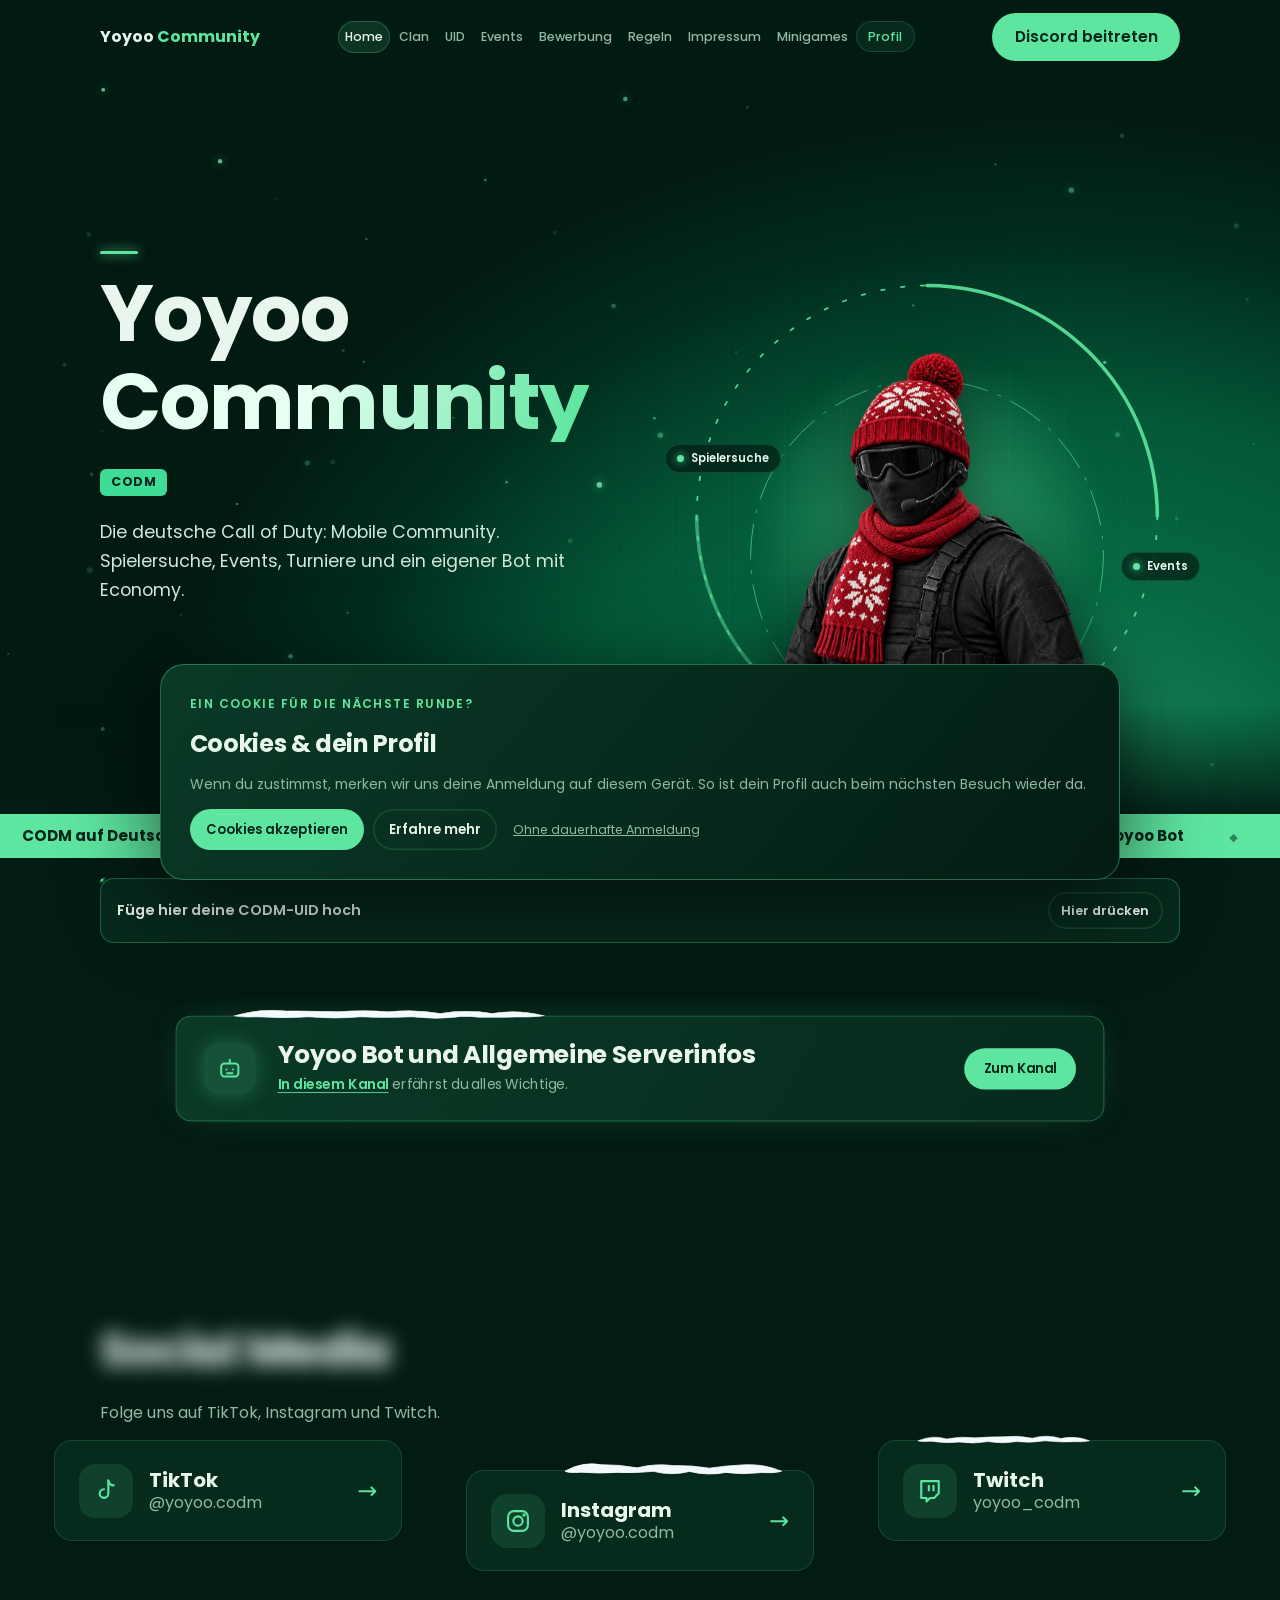
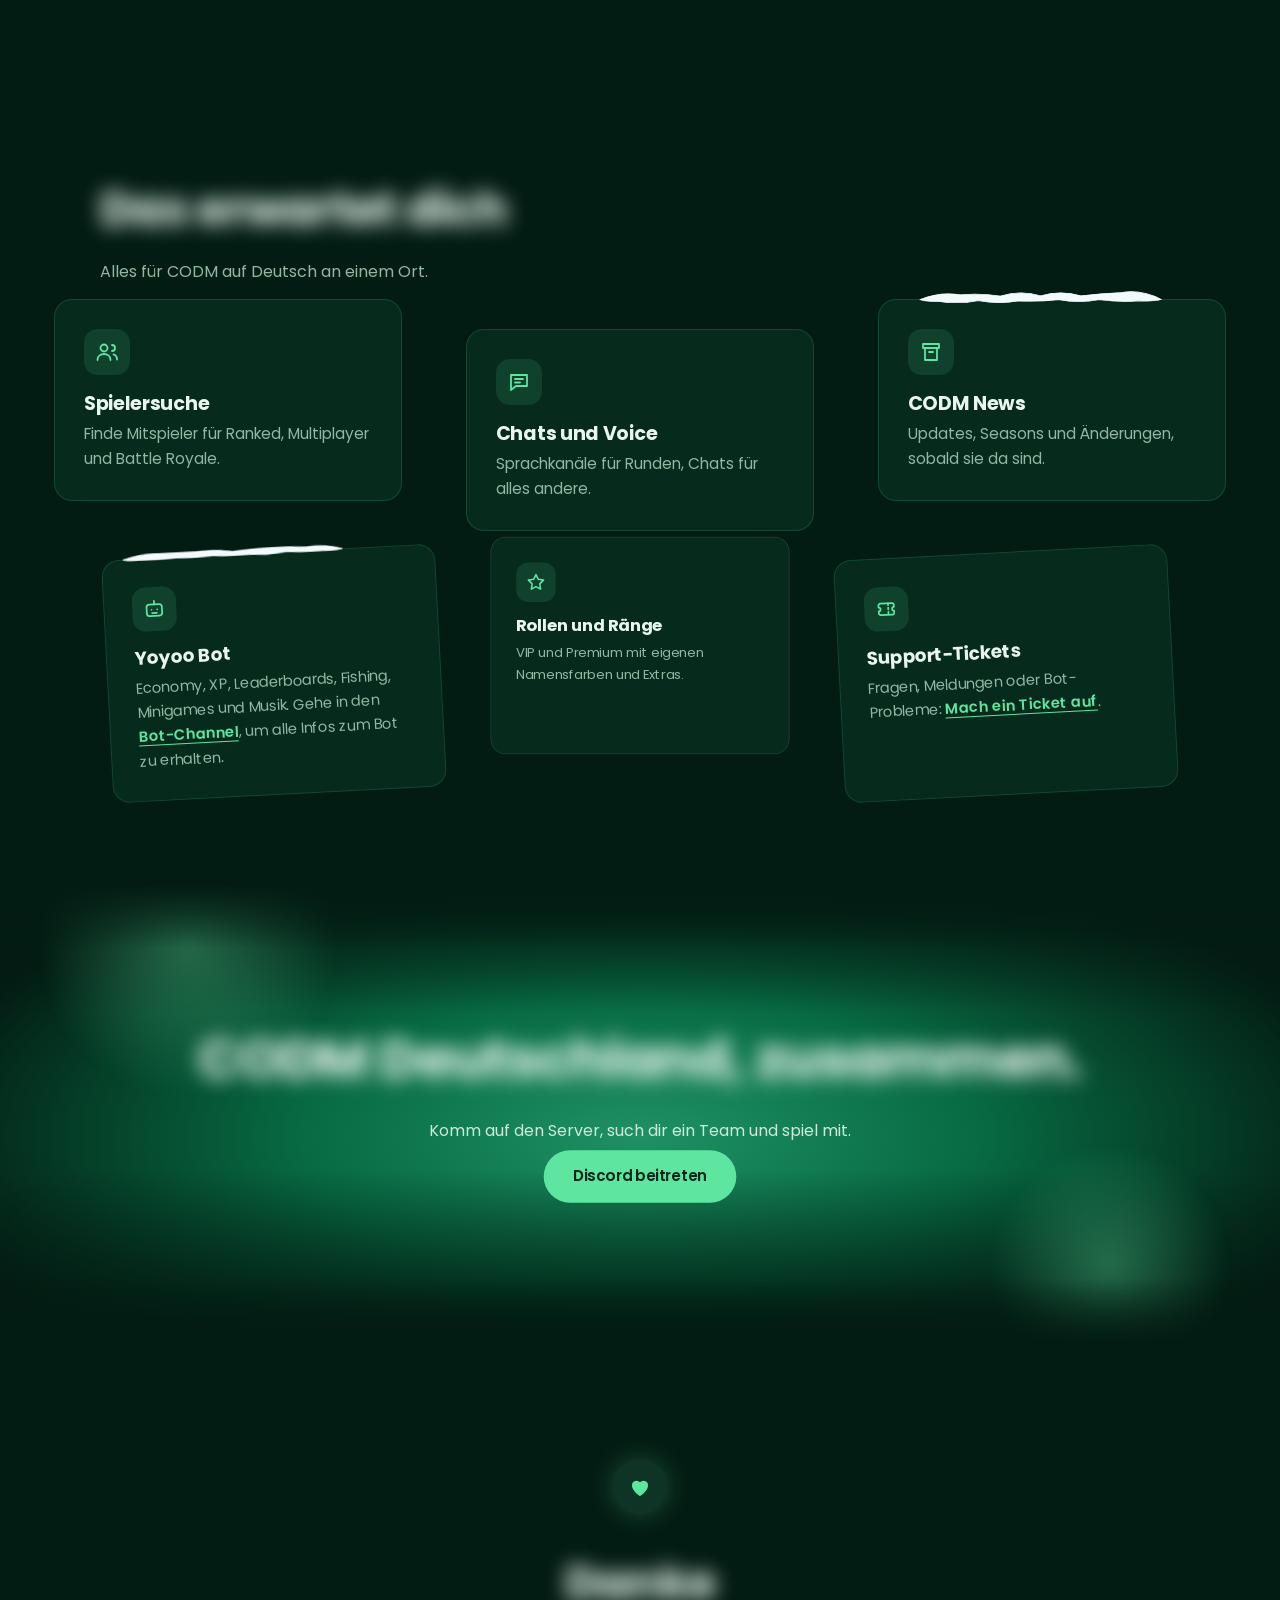
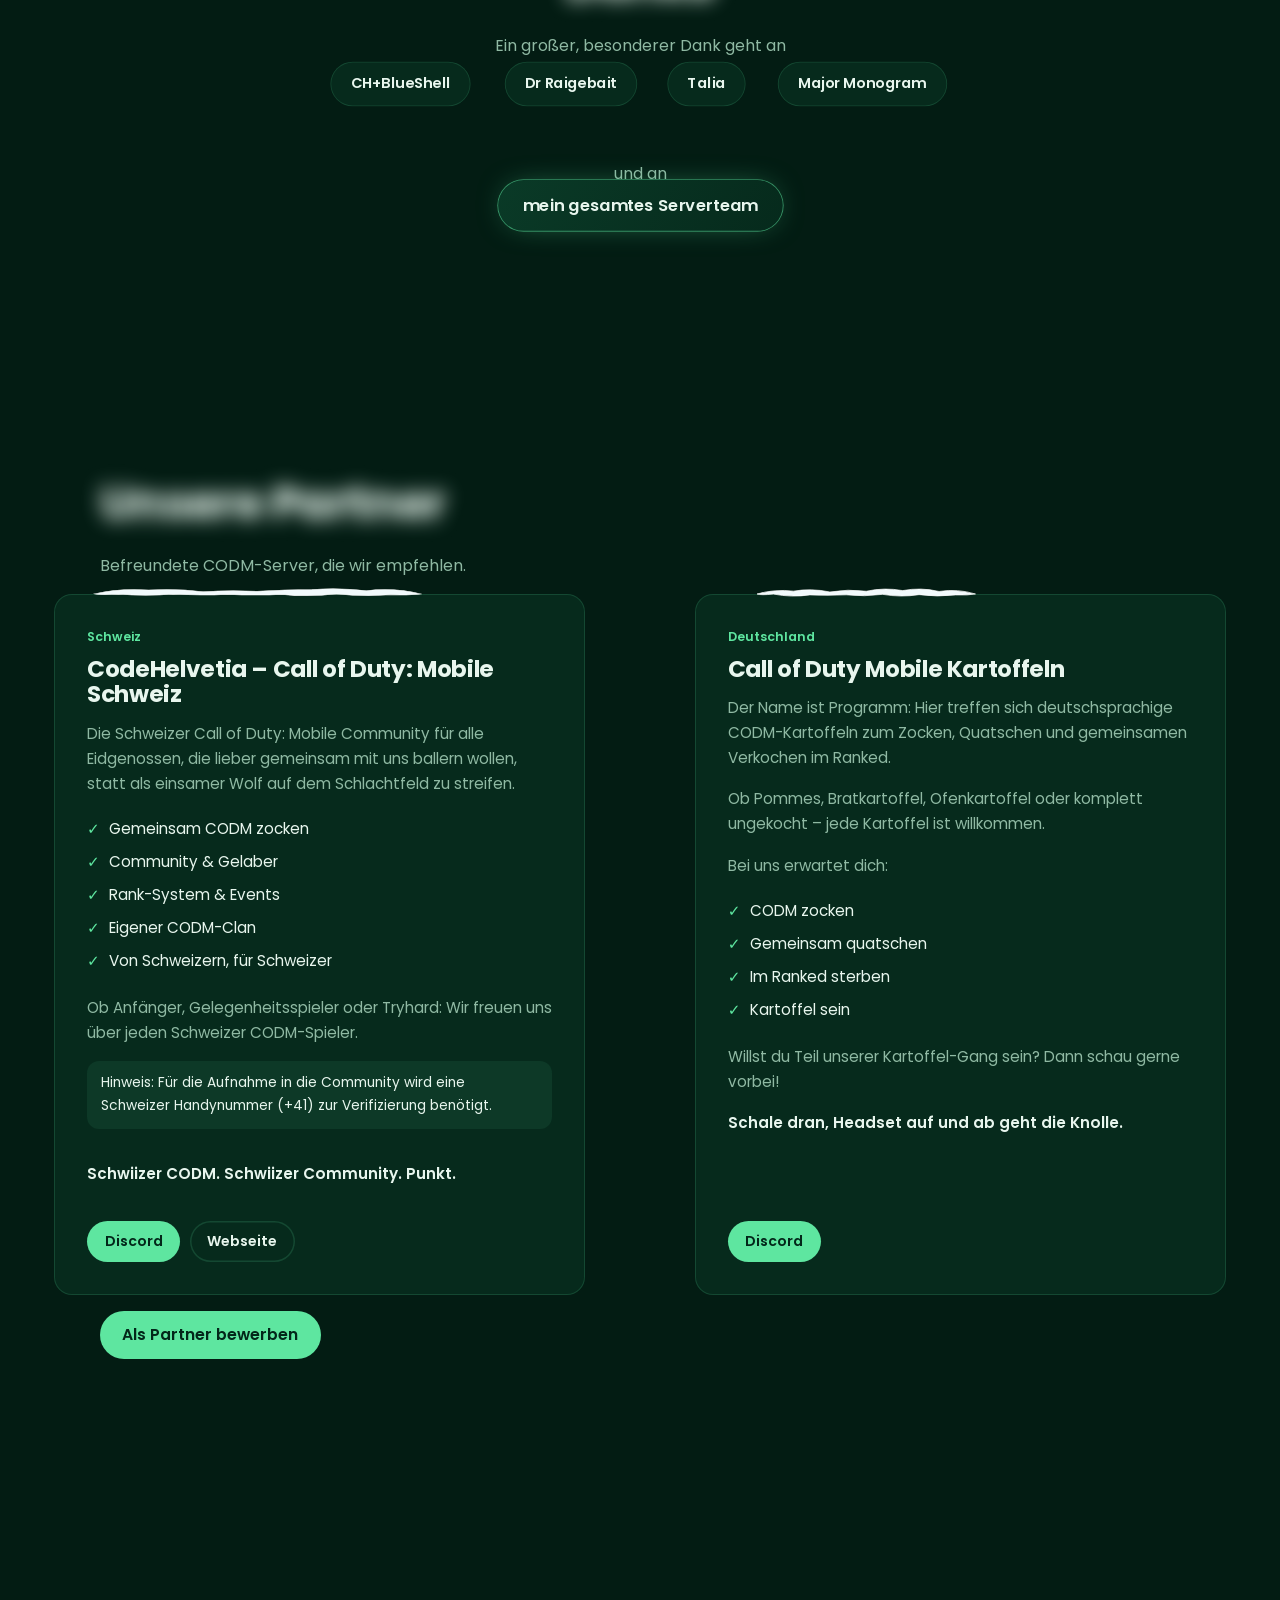
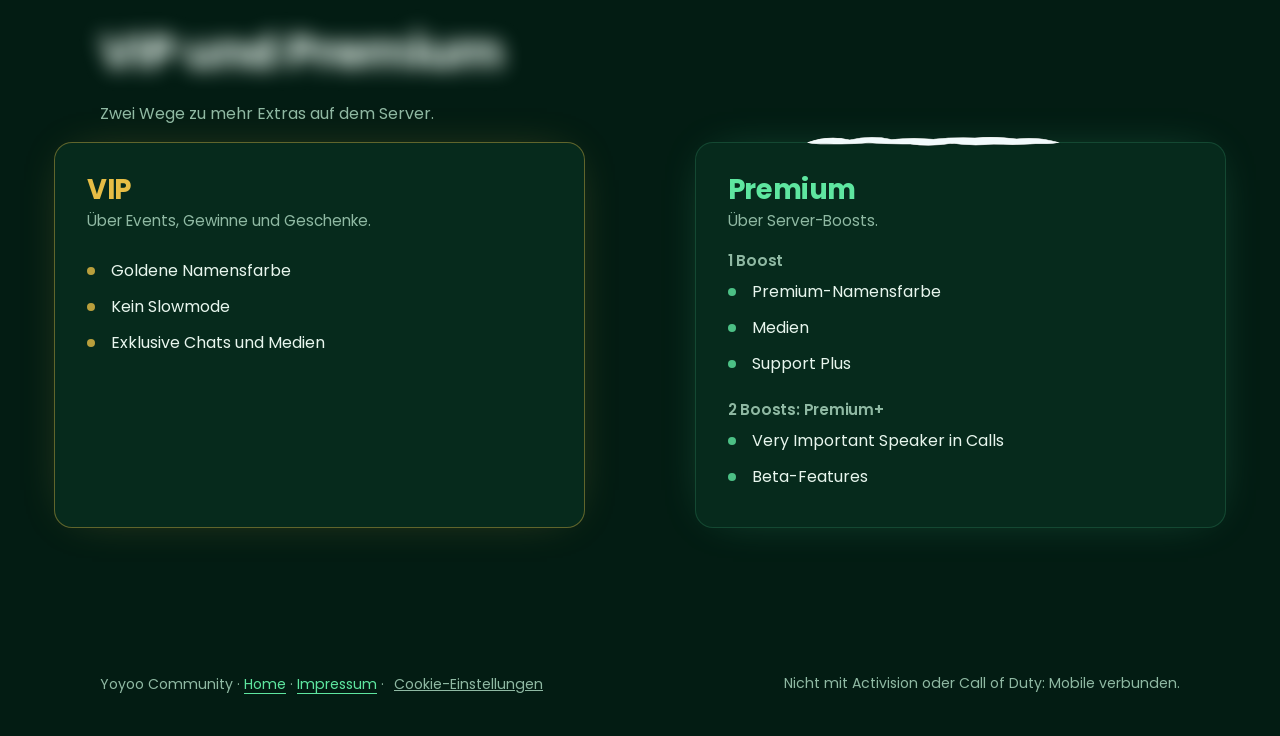
==== commit 2aa78fd0: "Add files via upload" ====
--- a/index.html
+++ b/index.html
@@ -20,7 +20,7 @@
 <link rel="preconnect" href="https://fonts.gstatic.com" crossorigin>
 <link href="https://fonts.googleapis.com/css2?family=Poppins:wght@400;500;600;700&display=swap" rel="stylesheet">
 <link rel="stylesheet" href="website.css?v=20261025-cookie-mobile-1">
-<style id="compact-header-critical">@media(max-width:1119px){header.nav .brand,header.nav .discord-link,header.nav .site-legal{display:none!important}header.nav .wrap{padding-block:.45rem!important;gap:0!important}header.nav .wrap>nav{flex:1 1 100%;order:0;min-width:0}header.nav ul{display:flex!important;margin:0;padding:.1rem 0;gap:.2rem;overflow-x:auto}header.nav ul a,header.nav ul .account-nav{white-space:nowrap;font-size:.8rem;padding:.4rem .6rem}}.season-control{position:relative!important;display:flex;justify-content:flex-end;align-items:center;padding:.6rem 0;margin-block:0;min-height:52px;z-index:16}.season-control #hwToggle{position:static!important;inset:auto!important;margin:0!important;transform:none!important;translate:none!important;opacity:1!important;pointer-events:auto!important;max-width:100%}</style><link rel="stylesheet" href="uid.css?v=home-uid-notice-1"></head><body class="home"><div class="progress" id="progress" aria-hidden="true"></div><header class="nav"><div class="wrap"><a class="brand" href="index.html">Yoyoo <b>Community</b></a><nav aria-label="Hauptnavigation"><ul><li><a href="index.html" class="on" aria-current="page">Home</a></li><li><a href="clan.html">Clan</a></li><li><a href="uid.html">UID</a></li><li><a href="minigames.html">Minigames</a></li><li><a href="events.html">Events</a></li><li><a href="bewerbung.html">Bewerbung</a></li><li><a href="regeln.html">Regeln</a></li><li><a href="impressum.html">Impressum</a></li><li><button type="button" class="account-nav" id="account-open" aria-haspopup="dialog" aria-controls="account-dialog">Profil</button></li></ul></nav><a class="btn discord-link" href="https://discord.gg/yoyoo-codm" target="_blank" rel="noopener">Discord beitreten</a></div></header><div class="season-control wrap" aria-label="Halloween-Special"><button type="button" class="hw-toggle" id="hwToggle" role="switch" aria-checked="false" hidden><svg viewBox="0 0 120 110" aria-hidden="true"><path d="M56 22c0-9 3-15 9-19l5 6c-4 3-5 7-5 13z" fill="#6aa83a"/><ellipse cx="34" cy="64" rx="28" ry="38" fill="#e8650a"/><ellipse cx="86" cy="64" rx="28" ry="38" fill="#e8650a"/><ellipse cx="60" cy="64" rx="34" ry="42" fill="#ff8a1f"/><path d="M30 55l11-17 11 17zM68 55l11-17 11 17z" fill="#ffe27a"/><path d="M28 74l10 11 8-8 7 10 7-10 8 8 10-11-3 17q-22 12-44 0z" fill="#ffe27a"/></svg><span>Halloween-Modus</span><span class="hw-sw" aria-hidden="true"><i></i></span></button></div><main id="top">  <div class="hero" id="hero">
+<style id="compact-header-critical">@media(max-width:1119px){header.nav .brand,header.nav .discord-link,header.nav .site-legal{display:none!important}header.nav .wrap{padding-block:.45rem!important;gap:0!important}header.nav .wrap>nav{flex:1 1 100%;order:0;min-width:0}header.nav ul{display:flex!important;margin:0;padding:.1rem 0;gap:.2rem;overflow-x:auto}header.nav ul a,header.nav ul .account-nav{white-space:nowrap;font-size:.8rem;padding:.4rem .6rem}}.season-control{position:relative!important;display:flex;justify-content:flex-end;align-items:center;padding:.6rem 0;margin-block:0;min-height:52px;z-index:16}.season-control #hwToggle{position:static!important;inset:auto!important;margin:0!important;transform:none!important;translate:none!important;opacity:1!important;pointer-events:auto!important;max-width:100%}</style><link rel="stylesheet" href="uid.css?v=home-uid-notice-1"><link rel="stylesheet" href="winter.css?v=20261031-3"><script src="winter.js?v=20261031-3" defer></script></head><body class="home"><div class="progress" id="progress" aria-hidden="true"></div><header class="nav"><div class="wrap"><a class="brand" href="index.html">Yoyoo <b>Community</b></a><nav aria-label="Hauptnavigation"><ul><li><a href="index.html" class="on" aria-current="page">Home</a></li><li><a href="clan.html">Clan</a></li><li><a href="uid.html">UID</a></li><li><a href="events.html">Events</a></li><li><a href="bewerbung.html">Bewerbung</a></li><li><a href="regeln.html">Regeln</a></li><li><a href="impressum.html">Impressum</a></li><li><a href="minigames.html">Minigames</a></li><li><button type="button" class="account-nav" id="account-open" aria-haspopup="dialog" aria-controls="account-dialog">Profil</button></li></ul></nav><a class="btn discord-link" href="https://discord.gg/yoyoo-codm" target="_blank" rel="noopener">Discord beitreten</a></div></header><main id="top">  <div class="hero" id="hero">
     <canvas id="fx" aria-hidden="true"></canvas>
     <div class="grid-bg" aria-hidden="true" data-par="-0.14" data-top></div>
     <div class="wrap">
@@ -41,7 +41,7 @@
         </svg>
         <div class="glow" aria-hidden="true" data-par="-0.1" data-top></div>
         <div class="soldier-wrap" data-par="-0.03" data-top>
-          <img class="soldier" src="[data-uri]" alt="" width="720" height="1025">
+          <img class="soldier" src="winter-soldat.png?v=20261031-1" alt="Soldat mit roter Wintermütze und rotem Schal" width="1051" height="1496" fetchpriority="high">
         </div>
         <span class="tag t1"><i></i>Spielersuche</span>
         <span class="tag t2"><i></i>Events</span>
@@ -230,7 +230,7 @@
     </div>
   </section>
 
-</main><footer><div class="wrap"><span>Yoyoo Community · <a href="index.html">Home</a> · <a href="impressum.html">Impressum</a> · <button class="cookie-settings" type="button">Cookie-Einstellungen</button></span><span>Nicht mit Activision oder Call of Duty: Mobile verbunden.</span></div></footer><script src="website.js" defer></script><script src="halloween.js" defer></script><dialog class="account-dialog" id="account-dialog" aria-labelledby="account-title">
+</main><footer><div class="wrap"><span>Yoyoo Community · <a href="index.html">Home</a> · <a href="impressum.html">Impressum</a> · <button class="cookie-settings" type="button">Cookie-Einstellungen</button></span><span>Nicht mit Activision oder Call of Duty: Mobile verbunden.</span></div></footer><script src="website.js" defer></script><dialog class="account-dialog" id="account-dialog" aria-labelledby="account-title">
 <button class="account-close" type="button" id="account-close" aria-label="Schließen">×</button>
 <h2 id="account-title">Dein Community-Profil</h2>
 <div id="account-entry"><h3 class="profile-entry-title">Account erstellen / anmelden</h3><p>Neu dabei? Mit deiner bestätigten E-Mail-Adresse wird dein Konto aktiviert. Du hast schon eines? Melde dich genauso per Code an – ganz ohne Passwort.</p>
@@ -238,4 +238,4 @@
 <form id="account-code-form" hidden><p>Prüfe dein Postfach und den Spam-Ordner. Gib den Code aus der E-Mail ein.</p><label for="account-code">Bestätigungscode</label><input id="account-code" type="text" inputmode="numeric" autocomplete="one-time-code" pattern="[0-9]{6,10}" minlength="6" maxlength="10" required><button class="btn" type="submit">Code bestätigen</button><button class="btn ghost" type="button" id="account-resend">Code erneut senden</button><button class="btn ghost" type="button" id="account-change">E-Mail ändern</button></form>
 <div id="account-profile" hidden><h3 id="account-greeting">Willkommen in deinem Profil!</h3><form id="account-username-form"><label for="account-username">Benutzername</label><input id="account-username" autocomplete="nickname" minlength="3" maxlength="24" required aria-describedby="username-hint"><p id="username-hint">3–24 Zeichen. Dein Anzeigename muss nicht einzigartig sein.</p><button class="btn" type="submit">Benutzernamen speichern</button></form><p>Du bist angemeldet als <strong id="account-email-display"></strong>.</p><p id="account-discord-status"></p><button class="btn" type="button" id="account-discord-link">Discord verbinden</button><p><a href="uid.html">Meine CODM-UID verwalten</a></p><button class="btn ghost" type="button" id="account-logout">Abmelden</button><p id="account-delete-note">Das Löschen entfernt dein Konto und deinen UID-Eintrag dauerhaft.</p><button class="btn ghost account-delete-btn" type="button" id="account-delete" aria-describedby="account-delete-note">Konto dauerhaft löschen</button></div>
 <p id="account-status" role="status" aria-live="polite"></p>
-</dialog><script src="cookies.js"></script><script src="account-config.js"></script><script src="supabase.min.js"></script><script src="account.js?v=discord-role-20261025"></script><aside class="cookie-banner" id="cookie-banner" aria-labelledby="cookie-heading" hidden><img src="cookie-soldat.png" alt="Ein Soldat hält einen Teller mit Cookies" class="cookie-character" width="1024" height="1536"><div class="cookie-copy"><span class="community-eyebrow">Ein Cookie für die nächste Runde?</span><h2 id="cookie-heading">Cookies &amp; dein Profil</h2><p>Wenn du zustimmst, merken wir uns deine Anmeldung auf diesem Gerät. So ist dein Profil auch beim nächsten Besuch wieder da.</p><div class="cookie-buttons"><button type="button" class="btn" id="cookie-accept">Cookies akzeptieren</button><button type="button" class="btn ghost" id="cookie-more" aria-controls="cookie-details" aria-expanded="false">Erfahre mehr</button><button type="button" class="cookie-session-only" id="cookie-decline">Ohne dauerhafte Anmeldung</button></div><div id="cookie-details" hidden><h3>Welche Daten speichern wir?</h3><p>Ein Cookie merkt sich deine Auswahl für 180 Tage. Nach deiner Zustimmung speichern wir die Anmeldeschlüssel und deren Ablaufzeit im lokalen Browserspeicher (Local Storage), damit deine Sitzung erneuert werden kann. Deine E-Mail-Adresse und dein Benutzername werden als Teil des Profils zwischengespeichert. Es wird kein Passwort gespeichert.</p><p>Dein Benutzername wird außerdem in deinem Supabase-Konto gespeichert. Ohne Zustimmung bleibt die Anmeldung nur in diesem Tab bis zum Schließen des Tabs erhalten. Für die Discord-Anmeldung werden kurzlebige PKCE-Zwischendaten im Tab-Speicher und lokalen Browserspeicher sowie als SameSite-Cookie auf yoyoo-community.com abgelegt. Die Cookie-Kopie läuft nach fünf Minuten ab und wird nach dem Rücksprung entfernt. Nach Verknüpfung wird auch deine Discord-Identität im Profil angezeigt. Bei Veröffentlichung deiner UID werden Discord-Benutzername und UID öffentlich in der UID-Liste gespeichert. Die Website verwendet hierfür keine Werbe- oder Tracking-Cookies. Der Halloween-Modus und gefangene Geister werden für diesen Browser-Tab im Sitzungsspeicher gemerkt. Für die dreistündige Spielpause wird außerdem der Abschlusszeitpunkt lokal gespeichert.</p><p>Über „Cookie-Einstellungen“ im Footer kannst du deine Auswahl jederzeit ändern. Beim Abmelden löschen wir die gespeicherte Anmeldung auf diesem Gerät. Bei einem Widerruf wird die dauerhafte Speicherung gelöscht; die aktuelle Sitzung bleibt bis zum Neuladen bestehen. Nach dem Schließen des Tabs oder auf anderen Geräten ist eine neue Anmeldung nötig.</p><a href="impressum.html">Kontakt &amp; Impressum</a></div></div></aside><script src="profile-uid.js?v=home-uid-guests-1"></script><script src="minigames.js?v=20261026-boardfx-3" defer></script></body></html>+</dialog><script src="cookies.js"></script><script src="account-config.js"></script><script src="supabase.min.js"></script><script src="account.js?v=discord-role-20261025"></script><aside class="cookie-banner" id="cookie-banner" aria-labelledby="cookie-heading" hidden><img src="cookie-soldat.png" alt="Ein Soldat hält einen Teller mit Cookies" class="cookie-character" width="1024" height="1536"><div class="cookie-copy"><span class="community-eyebrow">Ein Cookie für die nächste Runde?</span><h2 id="cookie-heading">Cookies &amp; dein Profil</h2><p>Wenn du zustimmst, merken wir uns deine Anmeldung auf diesem Gerät. So ist dein Profil auch beim nächsten Besuch wieder da.</p><div class="cookie-buttons"><button type="button" class="btn" id="cookie-accept">Cookies akzeptieren</button><button type="button" class="btn ghost" id="cookie-more" aria-controls="cookie-details" aria-expanded="false">Erfahre mehr</button><button type="button" class="cookie-session-only" id="cookie-decline">Ohne dauerhafte Anmeldung</button></div><div id="cookie-details" hidden><h3>Welche Daten speichern wir?</h3><p>Ein Cookie merkt sich deine Auswahl für 180 Tage. Nach deiner Zustimmung speichern wir die Anmeldeschlüssel und deren Ablaufzeit im lokalen Browserspeicher (Local Storage), damit deine Sitzung erneuert werden kann. Deine E-Mail-Adresse und dein Benutzername werden als Teil des Profils zwischengespeichert. Es wird kein Passwort gespeichert.</p><p>Dein Benutzername wird außerdem in deinem Supabase-Konto gespeichert. Ohne Zustimmung bleibt die Anmeldung nur in diesem Tab bis zum Schließen des Tabs erhalten. Für die Discord-Anmeldung werden kurzlebige PKCE-Zwischendaten im Tab-Speicher und lokalen Browserspeicher sowie als SameSite-Cookie auf yoyoo-community.com abgelegt. Die Cookie-Kopie läuft nach fünf Minuten ab und wird nach dem Rücksprung entfernt. Nach Verknüpfung wird auch deine Discord-Identität im Profil angezeigt. Bei Veröffentlichung deiner UID werden Discord-Benutzername und UID öffentlich in der UID-Liste gespeichert. Die Website verwendet hierfür keine Werbe- oder Tracking-Cookies.</p><p>Über „Cookie-Einstellungen“ im Footer kannst du deine Auswahl jederzeit ändern. Beim Abmelden löschen wir die gespeicherte Anmeldung auf diesem Gerät. Bei einem Widerruf wird die dauerhafte Speicherung gelöscht; die aktuelle Sitzung bleibt bis zum Neuladen bestehen. Nach dem Schließen des Tabs oder auf anderen Geräten ist eine neue Anmeldung nötig.</p><a href="impressum.html">Kontakt &amp; Impressum</a></div></div></aside><script src="profile-uid.js?v=home-uid-guests-1"></script><script src="minigames.js?v=20261026-boardfx-3" defer></script></body></html>
--- a/website.css
+++ b/website.css
@@ -444,109 +444,6 @@
 #regeln>.wrap>h2,#impressum>.wrap>h2{margin-top:0}
 @media(max-width:600px){#bewerbung,#regeln,#impressum{padding-top:.75rem}}
 
-/* ===== Halloween-Modus ===== */
-.nav .wrap { position: relative; }
-.hw-toggle { position: relative; right: auto; top: auto; z-index: 21; display: inline-flex; align-items: center; gap: .5rem; padding: .38rem .5rem .38rem .7rem; border-radius: 99px; border: 1px solid rgba(255,150,40,.45); background: rgba(3,28,19,.88); color: #ffd9a8; font: 600 .78rem/1 var(--font); cursor: pointer; -webkit-tap-highlight-color: transparent; touch-action: manipulation; transition: opacity .35s, transform .35s, box-shadow .3s, background .3s; box-shadow: 0 4px 18px rgba(0,0,0,.35); }
-.hw-toggle[hidden] { display: none; }
-.hw-toggle svg { width: 20px; height: 18px; flex: none; }
-.hw-toggle .hw-sw { position: relative; width: 36px; height: 20px; border-radius: 99px; background: rgba(255,255,255,.18); transition: background .3s; flex: none; }
-.hw-toggle .hw-sw i { position: absolute; top: 2px; left: 2px; width: 16px; height: 16px; border-radius: 50%; background: #fff; transition: transform .3s cubic-bezier(.3,1.5,.5,1); }
-.hw-toggle[aria-checked="true"] { background: rgba(40,16,0,.92); box-shadow: 0 0 0 1px rgba(255,160,40,.6), 0 0 22px rgba(255,140,20,.55); }
-.hw-toggle[aria-checked="true"] .hw-sw { background: linear-gradient(90deg,#ff7a00,#ffc02e); }
-.hw-toggle[aria-checked="true"] .hw-sw i { transform: translateX(16px); }
-.hw-toggle.away { opacity: 0; pointer-events: none; transform: translateY(-8px); }
-.hw-toggle:focus-visible { outline: 2px solid #ffc02e; outline-offset: 2px; }
-@media (max-width: 400px) { .hw-toggle { font-size: .72rem; padding: .34rem .42rem .34rem .6rem; gap: .4rem; } }
-
-/* Farbwelt: grün -> orange/braun (Farbfilter auf den Seiteninhalt, Variablen vorkompensiert) */
-html.hw { --gold: #63d7c5; --orange: #55c387; --danger: #54a148; --warn: #4ad7bb; }
-html.hw body { background: #251400; }
-html.hw main, html.hw footer, html.hw .progress, html.hw .nav .wrap > :not(.hw-toggle) { filter: hue-rotate(-114deg) saturate(1.4); }
-html.hw header.nav { background: rgba(32,14,0,.82); }
-html.hw .soldier { filter: drop-shadow(0 0 26px rgba(255,130,20,.35)); }
-
-.hw-vignette { position: fixed; inset: 0; z-index: 12; pointer-events: none; display: none; background: radial-gradient(ellipse at 50% 40%, rgba(0,0,0,0) 45%, rgba(40,0,60,.38) 100%), linear-gradient(to top, rgba(255,120,0,.16), rgba(255,120,0,0) 28%); }
-html.hw .hw-vignette { display: block; animation: hwFade .8s ease both; }
-@keyframes hwFade { from { opacity: 0 } to { opacity: 1 } }
-
-.hw-flash { position: fixed; inset: 0; z-index: 600; pointer-events: none; opacity: 0; background: radial-gradient(circle at 50% 45%, #fff3b0 0%, #ffd23f 24%, #ff9a1f 56%, #ff6a00 100%); }
-.hw-flash.go { animation: hwFlash 1.8s ease-out forwards; }
-@keyframes hwFlash { 0% { opacity: 0 } 16% { opacity: 1 } 38% { opacity: 1 } 100% { opacity: 0 } }
-
-/* Ebene für Kürbisse und Geister (über dem Inhalt, unter dem Header) */
-.hw-layer { position: absolute; left: 0; top: 0; width: 100%; height: 0; overflow: hidden; pointer-events: none; z-index: 15; display: none; }
-html.hw .hw-layer { display: block; }
-.hw-pump { position: absolute; width: var(--s); height: calc(var(--s) * .92); pointer-events: none; filter: drop-shadow(0 0 14px rgba(255,140,20,.65)); animation: hwPop .7s cubic-bezier(.3,1.5,.5,1) var(--d,0s) both, hwFlick 3.2s ease-in-out calc(var(--d,0s) + .7s) infinite; }
-.hw-pump svg { width: 100%; height: 100%; display: block; }
-@keyframes hwPop { from { transform: scale(0) rotate(var(--r)); } to { transform: scale(1) rotate(var(--r)); } }
-@keyframes hwFlick { 0%,100% { filter: drop-shadow(0 0 12px rgba(255,140,20,.55)); } 45% { filter: drop-shadow(0 0 22px rgba(255,190,40,.95)); } 60% { filter: drop-shadow(0 0 14px rgba(255,140,20,.6)); } }
-
-.hw-ghost { position: absolute; left: calc(var(--x) * 1%); top: calc(var(--y) * 1%); width: var(--s); height: calc(var(--s) * 1.2); margin: 0; padding: 0; border: 0; background: none; cursor: pointer; pointer-events: auto; opacity: var(--op, .85); color: var(--gc, #eaf2ff); touch-action: manipulation; -webkit-tap-highlight-color: transparent; filter: drop-shadow(0 0 10px rgba(190,230,255,.8)) drop-shadow(0 0 24px rgba(150,110,255,.5)); animation: hwFly var(--dur) ease-in-out var(--dl) infinite; }
-.hw-ghost::before { content: ""; position: absolute; inset: -16px; }
-.hw-ghost svg { width: 100%; height: 100%; display: block; transform-origin: 50% 20%; animation: hwWave .8s ease-in-out infinite alternate; }
-.hw-ghost:hover { opacity: 1; }
-.hw-ghost:focus-visible { outline: 2px solid #ffc02e; outline-offset: 4px; border-radius: 12px; }
-@keyframes hwFly { 0% { transform: translate(0,0) rotate(-5deg); } 25% { transform: translate(var(--dx), calc(var(--dy) * -1)) rotate(4deg); } 50% { transform: translate(calc(var(--dx) * 2), var(--dy)) rotate(-3deg); } 75% { transform: translate(var(--dx), calc(var(--dy) * 1.6)) rotate(5deg); } 100% { transform: translate(0,0) rotate(-5deg); } }
-@keyframes hwWave { from { transform: scaleX(.95) skewX(3deg); } to { transform: scaleX(1.04) skewX(-3deg); } }
-.hw-ghost.caught { animation: none; pointer-events: none; }
-.hw-ghost.caught svg { animation: hwPoof .55s ease-out forwards; }
-@keyframes hwPoof { 0% { transform: scale(1); opacity: 1; } 35% { transform: scale(1.6) rotate(12deg); opacity: 1; } 100% { transform: scale(.1) rotate(-50deg); opacity: 0; } }
-
-/* Zähler und Hinweis */
-.hw-hud { position: fixed; left: 50%; bottom: calc(14px + env(safe-area-inset-bottom, 0px)); transform: translate(-50%, 0); z-index: 60; display: none; align-items: center; gap: .55rem; padding: .5rem 1rem; border-radius: 99px; background: rgba(24,10,0,.9); border: 1px solid rgba(255,160,40,.55); color: #ffe2b8; font: 700 .9rem/1 var(--font); box-shadow: 0 6px 26px rgba(0,0,0,.5), 0 0 22px rgba(255,130,20,.3); white-space: nowrap; }
-html.hw .hw-hud { display: inline-flex; animation: hwHud .6s cubic-bezier(.3,1.5,.5,1) .5s both; }
-@keyframes hwHud { from { opacity: 0; transform: translate(-50%, 30px); } to { opacity: 1; transform: translate(-50%, 0); } }
-.hw-hud svg { width: 18px; height: 21px; }
-.hw-hud.bump { animation: hwBump .35s ease; }
-@keyframes hwBump { 50% { transform: translate(-50%, -6px) scale(1.12); } }
-.hw-toast { position: fixed; left: 50%; bottom: calc(66px + env(safe-area-inset-bottom, 0px)); transform: translate(-50%, 10px); z-index: 60; max-width: min(92vw, 380px); text-align: center; padding: .6rem 1rem; border-radius: 16px; background: rgba(24,10,0,.92); border: 1px solid rgba(255,160,40,.5); color: #ffe2b8; font: 500 .88rem/1.4 var(--font); opacity: 0; pointer-events: none; transition: opacity .4s, transform .4s; }
-.hw-toast.on { opacity: 1; transform: translate(-50%, 0); }
-
-/* Jumpscare */
-.hw-scare { position: fixed; inset: 0; z-index: 500; display: none; place-items: center; background: radial-gradient(circle at 50% 50%, #3a0000 0%, #000 70%); overflow: hidden; }
-.hw-scare.on { display: grid; animation: hwScareBg 1.3s ease-out forwards; }
-.hw-scare svg { width: min(88vw, 60vh); height: auto; filter: drop-shadow(0 0 40px rgba(255,255,255,.6)); animation: hwScareFace 1.3s cubic-bezier(.1,.9,.2,1) forwards; }
-@keyframes hwScareBg { 0% { opacity: 0 } 6% { opacity: 1 } 80% { opacity: 1 } 100% { opacity: 0 } }
-@keyframes hwScareFace { 0% { transform: scale(.15); } 12% { transform: scale(1.1) translate(-6px, 4px); } 20% { transform: scale(1.18) translate(7px, -5px); } 30% { transform: scale(1.12) translate(-5px, -3px); } 45% { transform: scale(1.2) translate(4px, 5px); } 100% { transform: scale(1.4); } }
-
-/* Abschluss-Popup */
-.hw-modal { position: fixed; inset: 0; z-index: 400; display: none; place-items: center; padding: 1rem; background: rgba(10,3,0,.78); backdrop-filter: blur(6px); -webkit-backdrop-filter: blur(6px); overflow-y: auto; }
-.hw-modal.on { display: grid; animation: hwFade .35s ease both; }
-.hw-card { position: relative; width: min(460px, 100%); padding: 1.8rem 1.4rem 1.5rem; border-radius: 24px; text-align: center; color: #fff1dc; background: linear-gradient(160deg, #2a1200, #170a00); border: 1px solid rgba(255,160,40,.55); box-shadow: 0 0 60px rgba(255,130,20,.35), 0 20px 60px rgba(0,0,0,.6); animation: hwCard .6s cubic-bezier(.3,1.4,.5,1) both; }
-@keyframes hwCard { from { opacity: 0; transform: translateY(30px) scale(.9); } to { opacity: 1; transform: none; } }
-.hw-card .hw-big { width: 84px; margin: -4.2rem auto .6rem; filter: drop-shadow(0 0 22px rgba(255,150,30,.8)); animation: hwFlick 2.4s ease-in-out infinite; }
-.hw-card .hw-big svg { width: 100%; display: block; }
-.hw-card h2 { margin: 0 0 .4rem; font-size: 1.55rem; line-height: 1.2; color: #ffb347; }
-.hw-card p { margin: .4rem 0; color: #f3d9b8; font-size: .96rem; }
-.hw-code { display: flex; align-items: center; gap: .5rem; margin: 1rem 0 1.1rem; padding: .5rem .5rem .5rem .9rem; border-radius: 14px; background: #0d0500; border: 1px dashed rgba(255,170,50,.6); }
-.hw-code code { flex: 1; min-width: 0; text-align: left; font: 600 1rem/1.3 ui-monospace, SFMono-Regular, Menlo, Consolas, monospace; color: #ffd27a; word-break: break-all; user-select: all; -webkit-user-select: all; }
-.hw-b { display: inline-block; text-decoration: none; cursor: pointer; font: 700 .92rem/1 var(--font); padding: .75rem 1.2rem; border-radius: 99px; border: 0; color: #2a1000; background: linear-gradient(135deg, #ffc02e, #ff8a00); box-shadow: 0 6px 22px rgba(255,130,0,.4); transition: transform .2s, box-shadow .2s; -webkit-tap-highlight-color: transparent; }
-.hw-b:hover { transform: translateY(-2px) scale(1.03); }
-.hw-b.ghost { background: transparent; color: #ffd9a8; box-shadow: inset 0 0 0 1px rgba(255,170,50,.5); }
-.hw-code .hw-b { padding: .6rem .9rem; font-size: .82rem; flex: none; }
-.hw-actions { display: flex; flex-wrap: wrap; gap: .6rem; justify-content: center; }
-
-@media (prefers-reduced-motion: reduce) {
-  .hw-ghost, .hw-ghost svg, .hw-pump { animation: none !important; }
-  .hw-scare svg { animation: none !important; transform: scale(1.1); }
-}
-
-
-/* Der Schalter sitzt im normalen Kopfbereich und verdeckt keinen Inhalt. */
-.nav .wrap{flex-wrap:wrap}.nav .hw-toggle{position:relative;top:auto;right:auto;flex:none;order:5;margin-left:auto}.hw-toggle.away{opacity:1;pointer-events:auto;transform:none}
-html.hw .community-feature,html.hw .rules-notice,html.hw .account-dialog{border-color:rgba(255,160,40,.4)}
-html.hw .account-dialog{background:#221000;color:#fff1dc;--mint:#ffb347;--muted:#d4b48f;--bg:#170a00;--line:rgba(255,160,40,.3);--danger:#ff8888}
-html.hw .cookie-banner{background:linear-gradient(130deg,#3a1b00,#170a00);border-color:#ff9d3a80;--mint:#ffb347;--muted:#d4b48f;--line:rgba(255,160,40,.3)}
-@media(max-width:600px){.nav .hw-toggle{font-size:.72rem;padding:.35rem .5rem}}
-
-/* Seitenwechsel ohne Intro-Blitz; sanftes Ausschalten. */
-html.hw-restored .hw-flash{display:none!important}html.hw-restored .hw-vignette,html.hw-restored .hw-hud{animation:none!important}
-.hw-layer,.hw-vignette,.hw-hud{opacity:1;transition:opacity .65s ease}
-html.hw-exiting .hw-layer,html.hw-exiting .hw-vignette,html.hw-exiting .hw-hud{opacity:0;pointer-events:none;animation:none!important}
-body,header.nav{transition:background-color .7s ease}
-main,footer,.progress,.nav .wrap>:not(.hw-toggle){transition:filter .7s ease}
-@media(prefers-reduced-motion:reduce){.hw-layer,.hw-vignette,.hw-hud,body,header.nav,main,footer,.progress,.nav .wrap>:not(.hw-toggle){transition:none!important}}
-
 .signup-card[hidden]{display:none!important}.signup-card{display:flex;align-items:center;justify-content:space-between;gap:1.5rem;margin:1.5rem 0 0;padding:1.6rem 1.8rem;border:1px solid var(--line);border-radius:20px;background:linear-gradient(135deg,var(--bg-3),var(--bg-2))}.signup-card h2{font-size:clamp(1.2rem,3vw,1.65rem);line-height:1.3;margin:.5rem 0}.signup-card p{color:var(--muted);margin:.5rem 0 0;max-width:40rem;font-size:.9rem}.signup-card>.btn{flex:none;text-align:center}.profile-page{padding-top:1.5rem}.profile-page p{color:var(--muted);max-width:42rem}.profile-page h1{font-size:clamp(1.8rem,5vw,3rem)}@media(max-width:700px){.signup-card{flex-direction:column;align-items:stretch;padding:1.25rem}.signup-card>.btn{align-self:flex-start}}
 
 /* Kompakte Handy-Navigation: nur die Seitenlinks, keine zusätzliche Marken-/Discord-Zeile. */
@@ -557,12 +454,6 @@
  header.nav ul{margin:0;padding:.1rem 0;gap:.2rem;align-items:center}
  header.nav ul a,header.nav ul .account-nav{font-size:.8rem;padding:.4rem .6rem}
 }
-
-/* Saison-Schalter außerhalb der angehefteten Navigation. */
-.season-control{display:flex;justify-content:flex-end;padding-block:.7rem;position:relative;z-index:16}
-.season-control .hw-toggle{position:relative;inset:auto;margin:0;order:0;flex:none}
-.season-control .hw-toggle.away{opacity:1;pointer-events:auto;transform:none}
-@media(max-width:700px){.season-control{padding-block:.6rem}.season-control .hw-toggle{font-size:.75rem;padding:.45rem .65rem}}
 
 /* Kompakter Event-Einstieg mit bündigem Charakterbild. */
 .subpage-intro:has(+ #events){padding-top:1.25rem}.subpage-intro:has(+ #events) p{margin:.5rem 0}
--- a/winter.css
+++ b/winter.css
@@ -0,0 +1,71 @@
+/* Winter decorations stay separate from the standard theme. */
+.winter-snow {
+  position: fixed;
+  inset: 0;
+  top: var(--winter-header-height, 64px);
+  z-index: 18;
+  overflow: hidden;
+  pointer-events: none;
+  user-select: none;
+}
+.winter-flake {
+  position: absolute;
+  top: -12px;
+  left: var(--left);
+  width: var(--size);
+  height: var(--size);
+  border-radius: 50%;
+  background: #effaff;
+  opacity: var(--opacity);
+  animation: winter-fall var(--duration) var(--delay) linear infinite;
+}
+@keyframes winter-fall {
+  from { transform: translate3d(0, -12px, 0); }
+  to { transform: translate3d(var(--drift), calc(100dvh + 24px), 0); }
+}
+/* The caps use their own element so the existing hover glow is preserved. */
+.winter-capped { position: relative; }
+.spot.winter-capped { overflow: visible; }
+.spot.winter-capped::before { border-radius: inherit; }
+/* Clip only the moving sheen, leaving the snow above the card visible. */
+.tier.winter-capped::after { content: none; }
+.winter-card-effects {
+  position: absolute;
+  inset: 0;
+  border-radius: inherit;
+  overflow: hidden;
+  pointer-events: none;
+}
+.winter-card-effects::after {
+  content: "";
+  position: absolute;
+  top: -40%;
+  bottom: -40%;
+  left: -60%;
+  width: 40%;
+  background: linear-gradient(100deg, transparent, rgba(var(--tc), .16), transparent);
+  transform: skewX(-18deg);
+  animation: sheen 9s ease-in-out infinite;
+}
+.premium > .winter-card-effects::after { animation-delay: 3.5s; }
+.winter-cap {
+  position: absolute;
+  z-index: 3;
+  top: calc(var(--cap-height) * -.65);
+  left: var(--cap-left);
+  width: var(--cap-width);
+  max-width: 360px;
+  height: var(--cap-height);
+  filter: drop-shadow(0 1px 1px #001d1926);
+  pointer-events: none;
+}
+.winter-cap svg { display: block; width: 100%; height: 100%; overflow: visible; }
+@media (max-width: 640px) {
+  .winter-flake:nth-child(n + 43) { display: none; }
+}
+@media (prefers-reduced-motion: reduce) {
+  .winter-snow { display: none; }
+}
+@media print {
+  .winter-snow, .winter-cap { display: none; }
+}
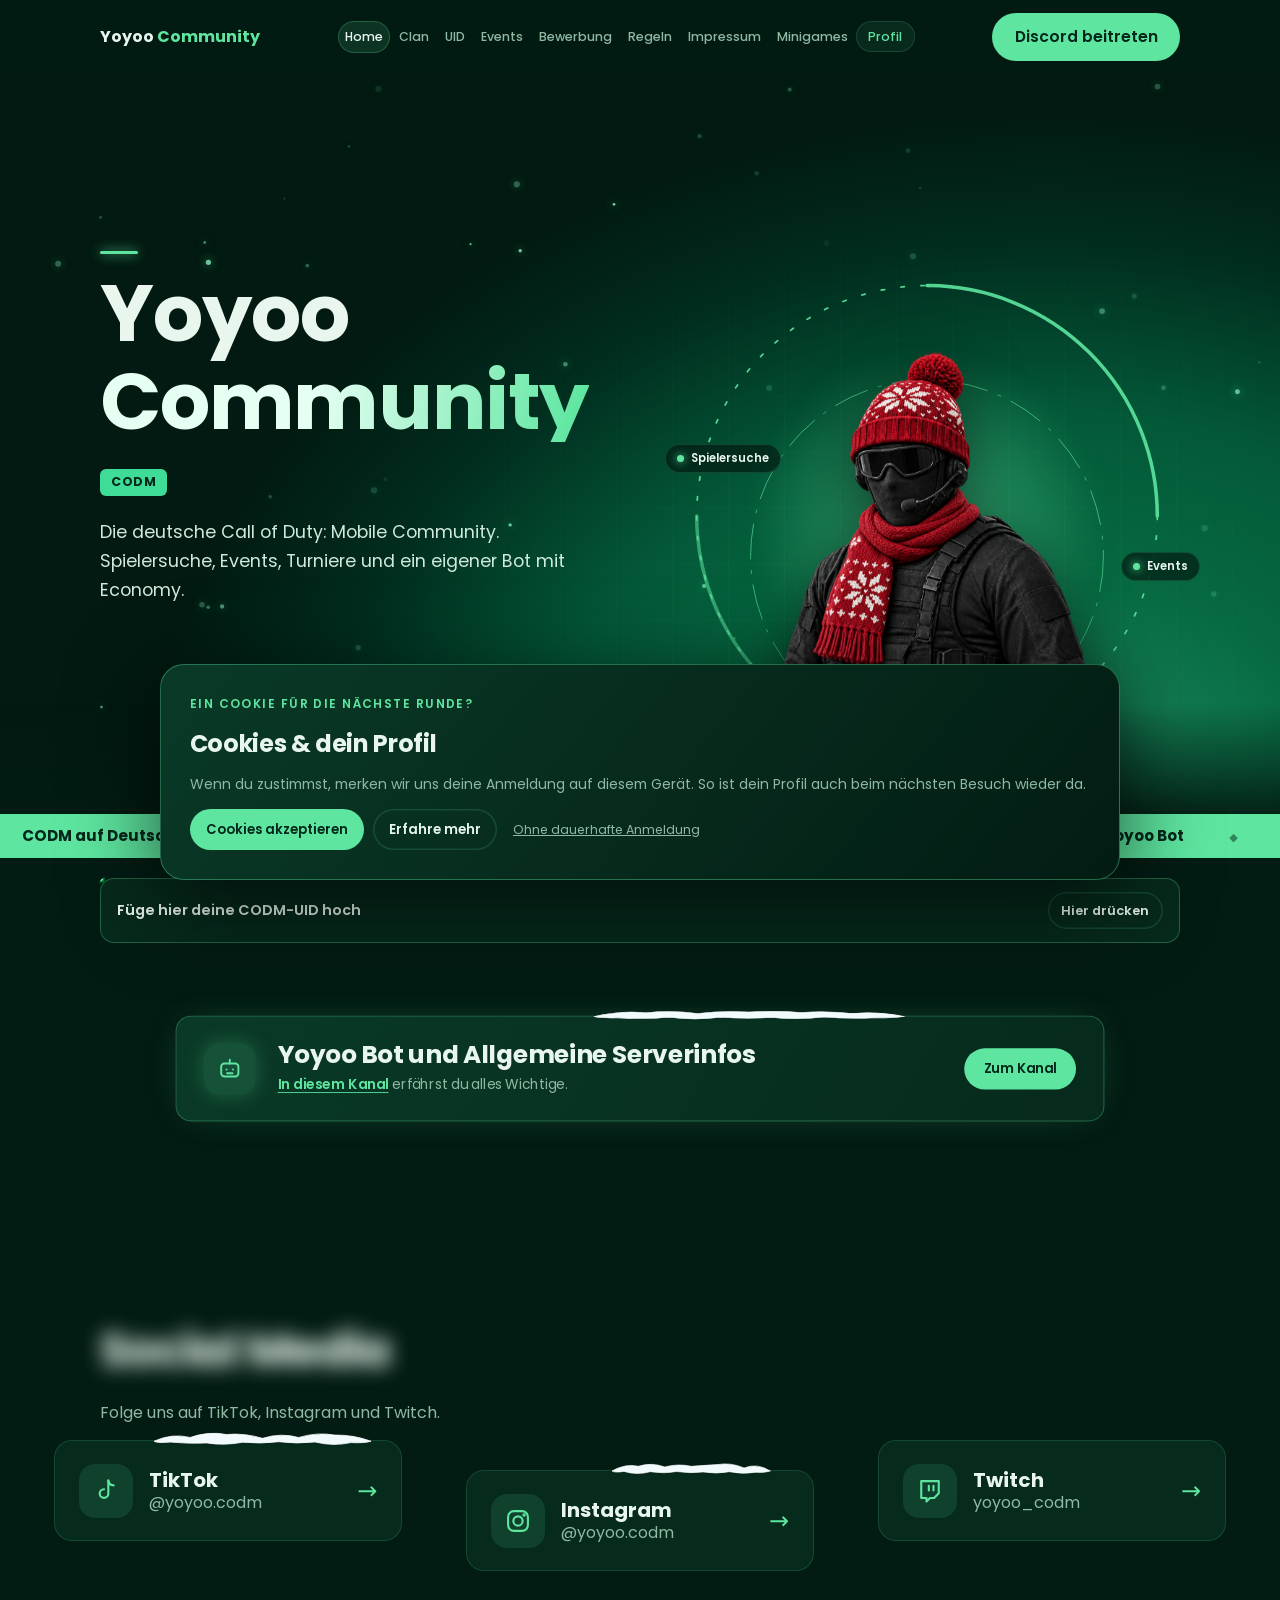
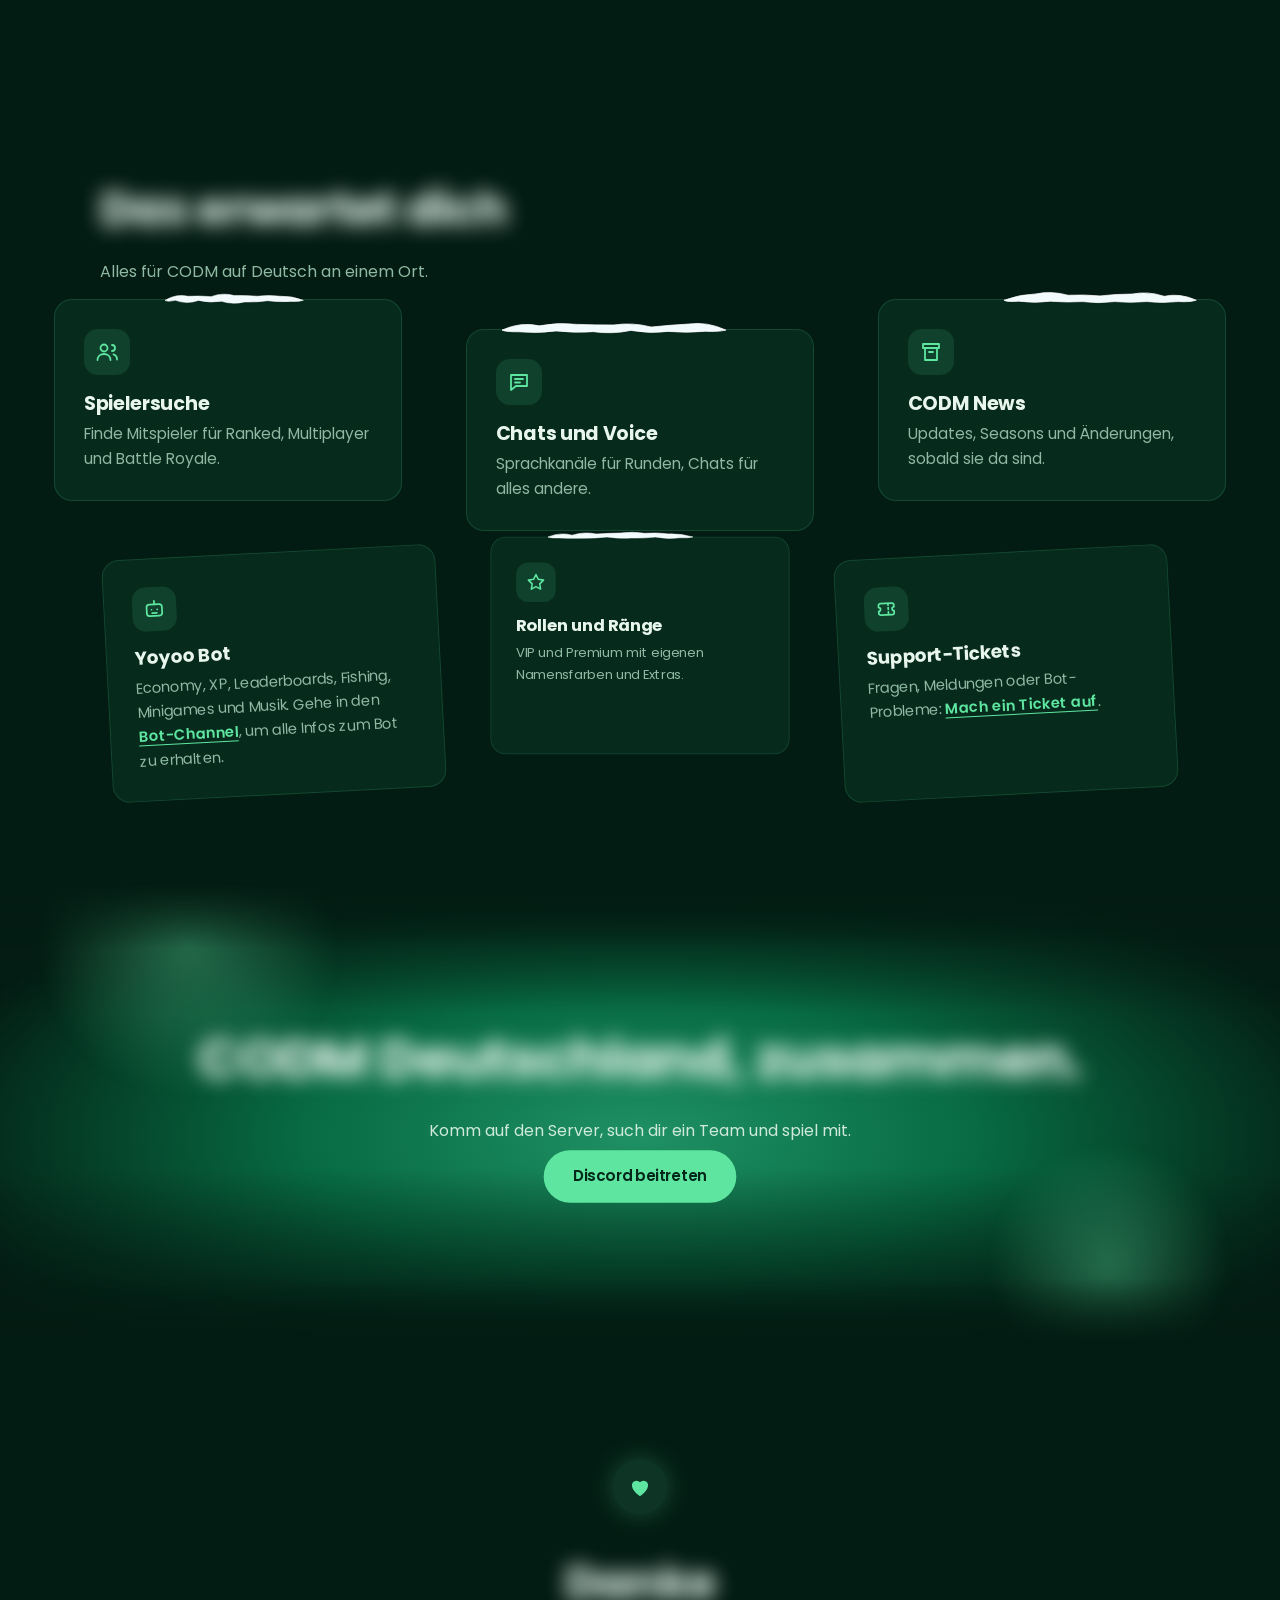
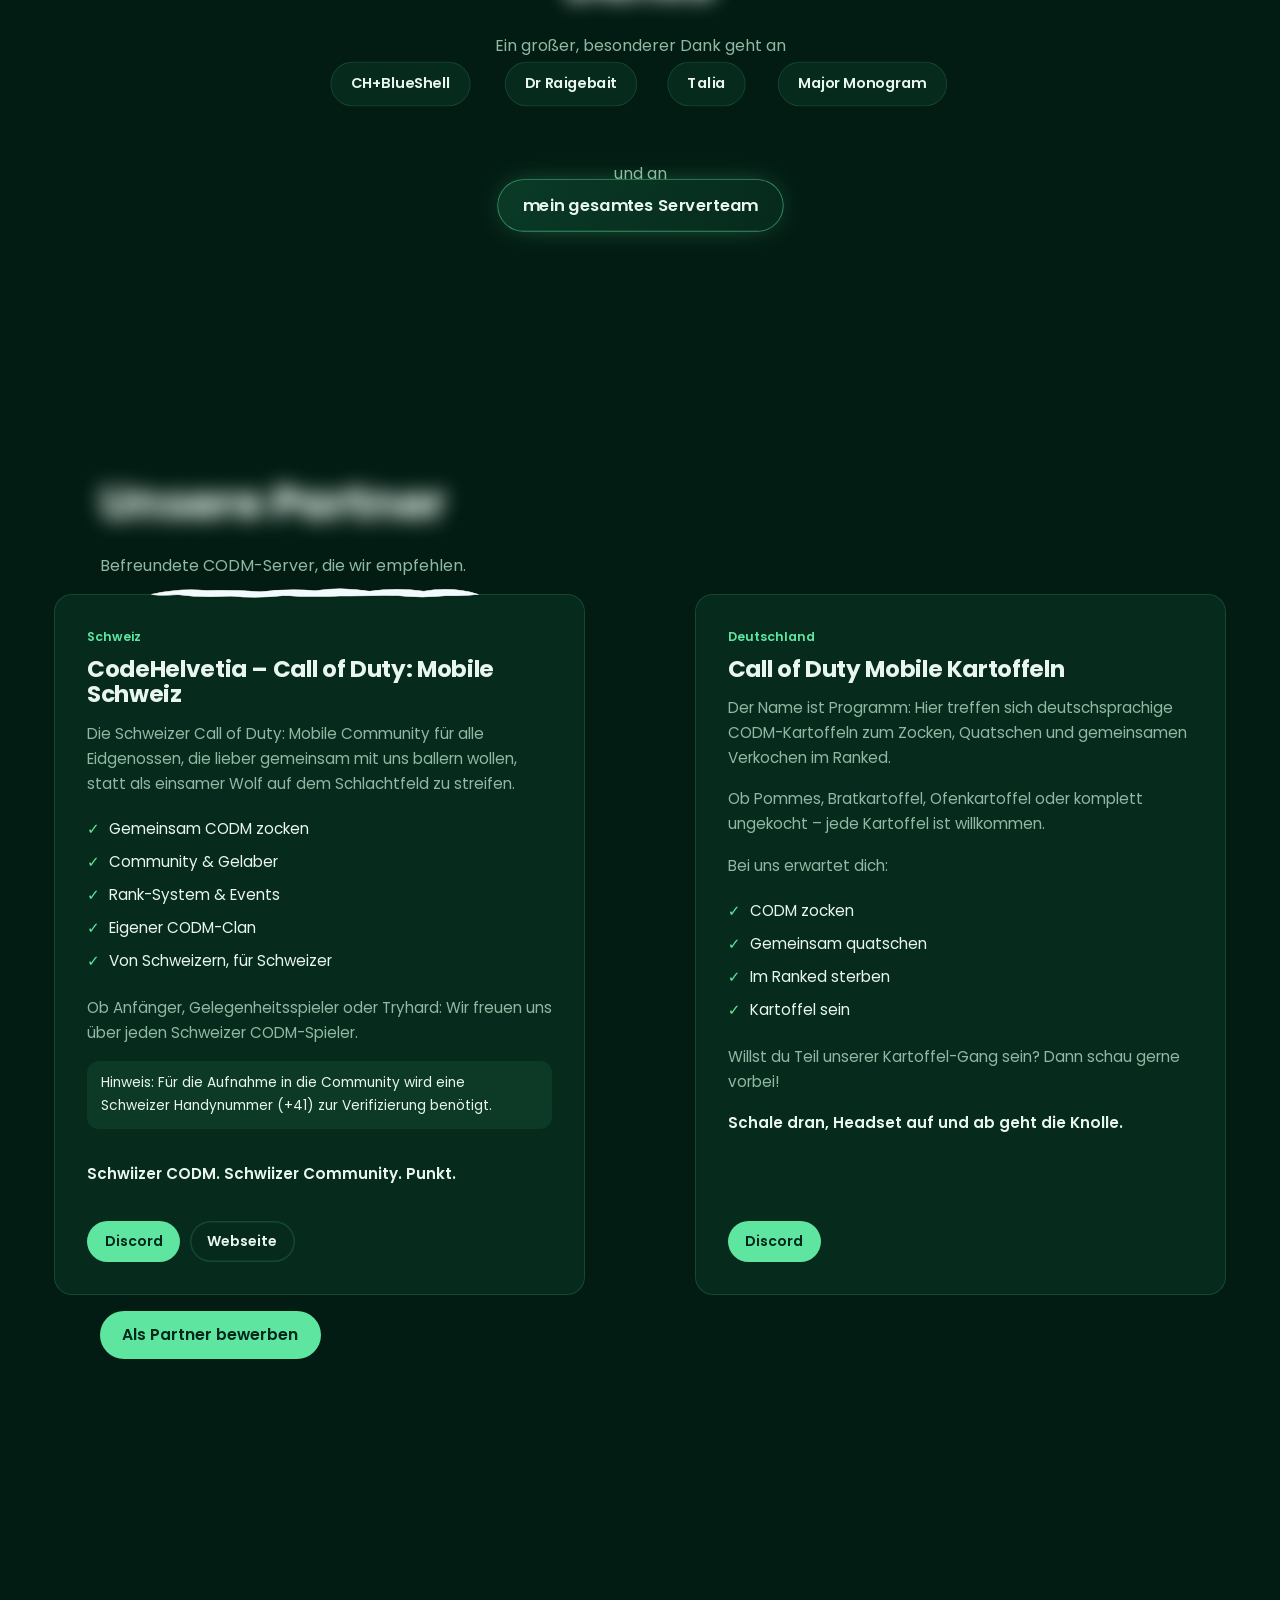
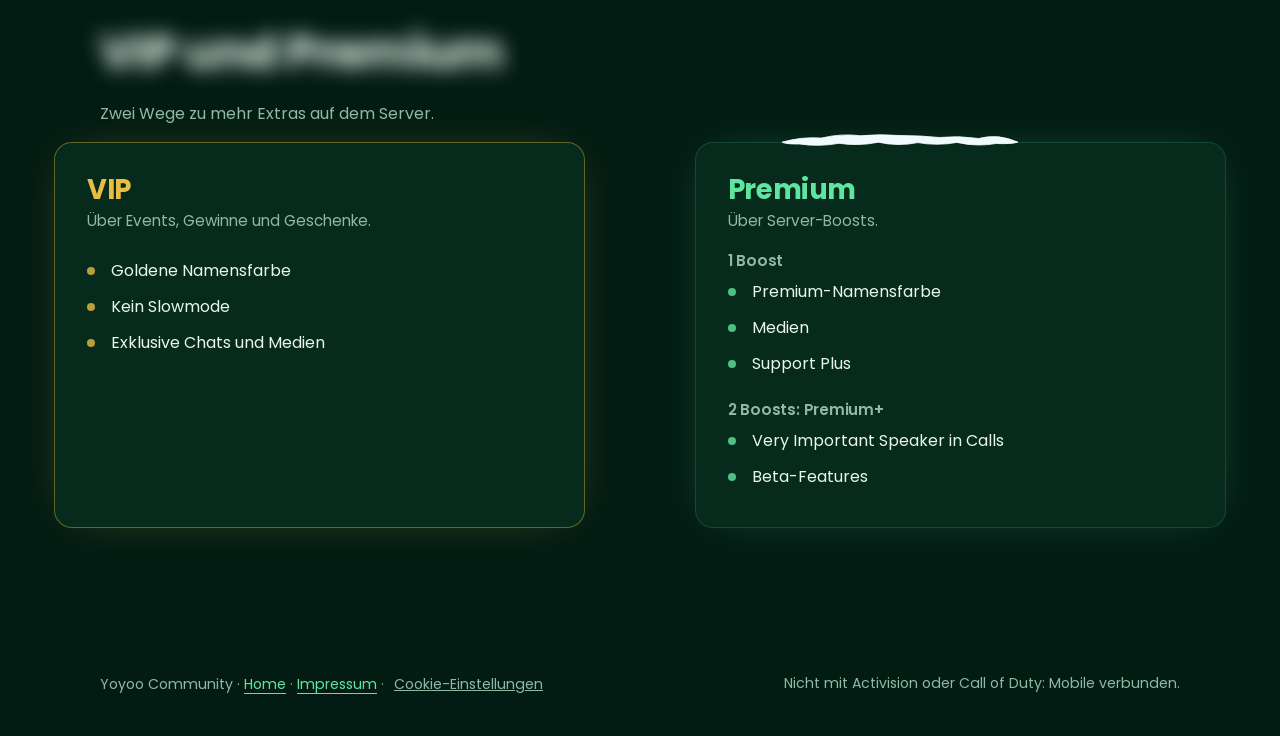
==== commit 4130624b: "Add files via upload" ====
--- a/index.html
+++ b/index.html
@@ -238,4 +238,4 @@
 <form id="account-code-form" hidden><p>Prüfe dein Postfach und den Spam-Ordner. Gib den Code aus der E-Mail ein.</p><label for="account-code">Bestätigungscode</label><input id="account-code" type="text" inputmode="numeric" autocomplete="one-time-code" pattern="[0-9]{6,10}" minlength="6" maxlength="10" required><button class="btn" type="submit">Code bestätigen</button><button class="btn ghost" type="button" id="account-resend">Code erneut senden</button><button class="btn ghost" type="button" id="account-change">E-Mail ändern</button></form>
 <div id="account-profile" hidden><h3 id="account-greeting">Willkommen in deinem Profil!</h3><form id="account-username-form"><label for="account-username">Benutzername</label><input id="account-username" autocomplete="nickname" minlength="3" maxlength="24" required aria-describedby="username-hint"><p id="username-hint">3–24 Zeichen. Dein Anzeigename muss nicht einzigartig sein.</p><button class="btn" type="submit">Benutzernamen speichern</button></form><p>Du bist angemeldet als <strong id="account-email-display"></strong>.</p><p id="account-discord-status"></p><button class="btn" type="button" id="account-discord-link">Discord verbinden</button><p><a href="uid.html">Meine CODM-UID verwalten</a></p><button class="btn ghost" type="button" id="account-logout">Abmelden</button><p id="account-delete-note">Das Löschen entfernt dein Konto und deinen UID-Eintrag dauerhaft.</p><button class="btn ghost account-delete-btn" type="button" id="account-delete" aria-describedby="account-delete-note">Konto dauerhaft löschen</button></div>
 <p id="account-status" role="status" aria-live="polite"></p>
-</dialog><script src="cookies.js"></script><script src="account-config.js"></script><script src="supabase.min.js"></script><script src="account.js?v=discord-role-20261025"></script><aside class="cookie-banner" id="cookie-banner" aria-labelledby="cookie-heading" hidden><img src="cookie-soldat.png" alt="Ein Soldat hält einen Teller mit Cookies" class="cookie-character" width="1024" height="1536"><div class="cookie-copy"><span class="community-eyebrow">Ein Cookie für die nächste Runde?</span><h2 id="cookie-heading">Cookies &amp; dein Profil</h2><p>Wenn du zustimmst, merken wir uns deine Anmeldung auf diesem Gerät. So ist dein Profil auch beim nächsten Besuch wieder da.</p><div class="cookie-buttons"><button type="button" class="btn" id="cookie-accept">Cookies akzeptieren</button><button type="button" class="btn ghost" id="cookie-more" aria-controls="cookie-details" aria-expanded="false">Erfahre mehr</button><button type="button" class="cookie-session-only" id="cookie-decline">Ohne dauerhafte Anmeldung</button></div><div id="cookie-details" hidden><h3>Welche Daten speichern wir?</h3><p>Ein Cookie merkt sich deine Auswahl für 180 Tage. Nach deiner Zustimmung speichern wir die Anmeldeschlüssel und deren Ablaufzeit im lokalen Browserspeicher (Local Storage), damit deine Sitzung erneuert werden kann. Deine E-Mail-Adresse und dein Benutzername werden als Teil des Profils zwischengespeichert. Es wird kein Passwort gespeichert.</p><p>Dein Benutzername wird außerdem in deinem Supabase-Konto gespeichert. Ohne Zustimmung bleibt die Anmeldung nur in diesem Tab bis zum Schließen des Tabs erhalten. Für die Discord-Anmeldung werden kurzlebige PKCE-Zwischendaten im Tab-Speicher und lokalen Browserspeicher sowie als SameSite-Cookie auf yoyoo-community.com abgelegt. Die Cookie-Kopie läuft nach fünf Minuten ab und wird nach dem Rücksprung entfernt. Nach Verknüpfung wird auch deine Discord-Identität im Profil angezeigt. Bei Veröffentlichung deiner UID werden Discord-Benutzername und UID öffentlich in der UID-Liste gespeichert. Die Website verwendet hierfür keine Werbe- oder Tracking-Cookies.</p><p>Über „Cookie-Einstellungen“ im Footer kannst du deine Auswahl jederzeit ändern. Beim Abmelden löschen wir die gespeicherte Anmeldung auf diesem Gerät. Bei einem Widerruf wird die dauerhafte Speicherung gelöscht; die aktuelle Sitzung bleibt bis zum Neuladen bestehen. Nach dem Schließen des Tabs oder auf anderen Geräten ist eine neue Anmeldung nötig.</p><a href="impressum.html">Kontakt &amp; Impressum</a></div></div></aside><script src="profile-uid.js?v=home-uid-guests-1"></script><script src="minigames.js?v=20261026-boardfx-3" defer></script></body></html>+</dialog><script src="cookies.js"></script><script src="account-config.js"></script><script src="supabase.min.js"></script><script src="account.js?v=20261031-verifiziert-1"></script><aside class="cookie-banner" id="cookie-banner" aria-labelledby="cookie-heading" hidden><img src="cookie-soldat.png" alt="Ein Soldat hält einen Teller mit Cookies" class="cookie-character" width="1024" height="1536"><div class="cookie-copy"><span class="community-eyebrow">Ein Cookie für die nächste Runde?</span><h2 id="cookie-heading">Cookies &amp; dein Profil</h2><p>Wenn du zustimmst, merken wir uns deine Anmeldung auf diesem Gerät. So ist dein Profil auch beim nächsten Besuch wieder da.</p><div class="cookie-buttons"><button type="button" class="btn" id="cookie-accept">Cookies akzeptieren</button><button type="button" class="btn ghost" id="cookie-more" aria-controls="cookie-details" aria-expanded="false">Erfahre mehr</button><button type="button" class="cookie-session-only" id="cookie-decline">Ohne dauerhafte Anmeldung</button></div><div id="cookie-details" hidden><h3>Welche Daten speichern wir?</h3><p>Ein Cookie merkt sich deine Auswahl für 180 Tage. Nach deiner Zustimmung speichern wir die Anmeldeschlüssel und deren Ablaufzeit im lokalen Browserspeicher (Local Storage), damit deine Sitzung erneuert werden kann. Deine E-Mail-Adresse und dein Benutzername werden als Teil des Profils zwischengespeichert. Es wird kein Passwort gespeichert.</p><p>Dein Benutzername wird außerdem in deinem Supabase-Konto gespeichert. Ohne Zustimmung bleibt die Anmeldung nur in diesem Tab bis zum Schließen des Tabs erhalten. Für die Discord-Anmeldung werden kurzlebige PKCE-Zwischendaten im Tab-Speicher und lokalen Browserspeicher sowie als SameSite-Cookie auf yoyoo-community.com abgelegt. Die Cookie-Kopie läuft nach fünf Minuten ab und wird nach dem Rücksprung entfernt. Nach Verknüpfung wird auch deine Discord-Identität im Profil angezeigt. Bei Veröffentlichung deiner UID werden Discord-Benutzername und UID öffentlich in der UID-Liste gespeichert. Die Website verwendet hierfür keine Werbe- oder Tracking-Cookies.</p><p>Über „Cookie-Einstellungen“ im Footer kannst du deine Auswahl jederzeit ändern. Beim Abmelden löschen wir die gespeicherte Anmeldung auf diesem Gerät. Bei einem Widerruf wird die dauerhafte Speicherung gelöscht; die aktuelle Sitzung bleibt bis zum Neuladen bestehen. Nach dem Schließen des Tabs oder auf anderen Geräten ist eine neue Anmeldung nötig.</p><a href="impressum.html">Kontakt &amp; Impressum</a></div></div></aside><script src="profile-uid.js?v=home-uid-guests-1"></script><script src="minigames.js?v=20261026-boardfx-3" defer></script></body></html>
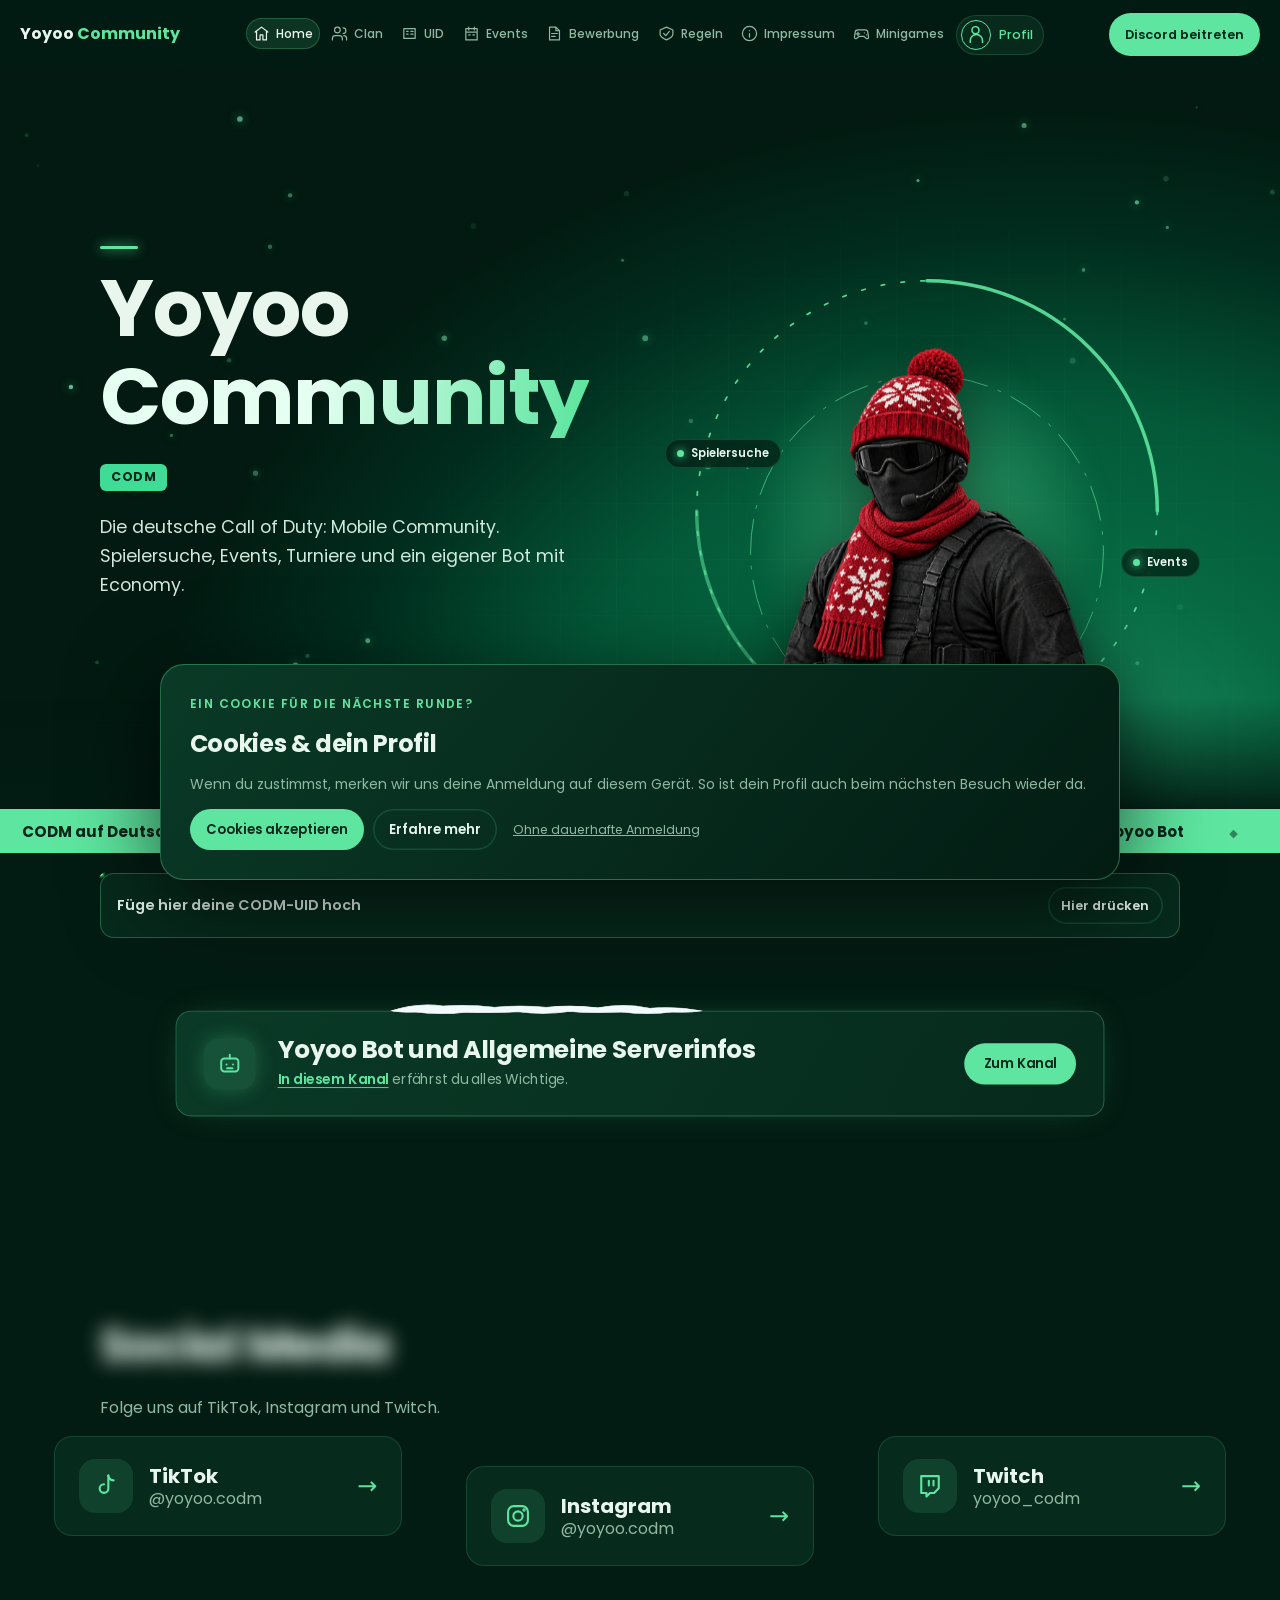
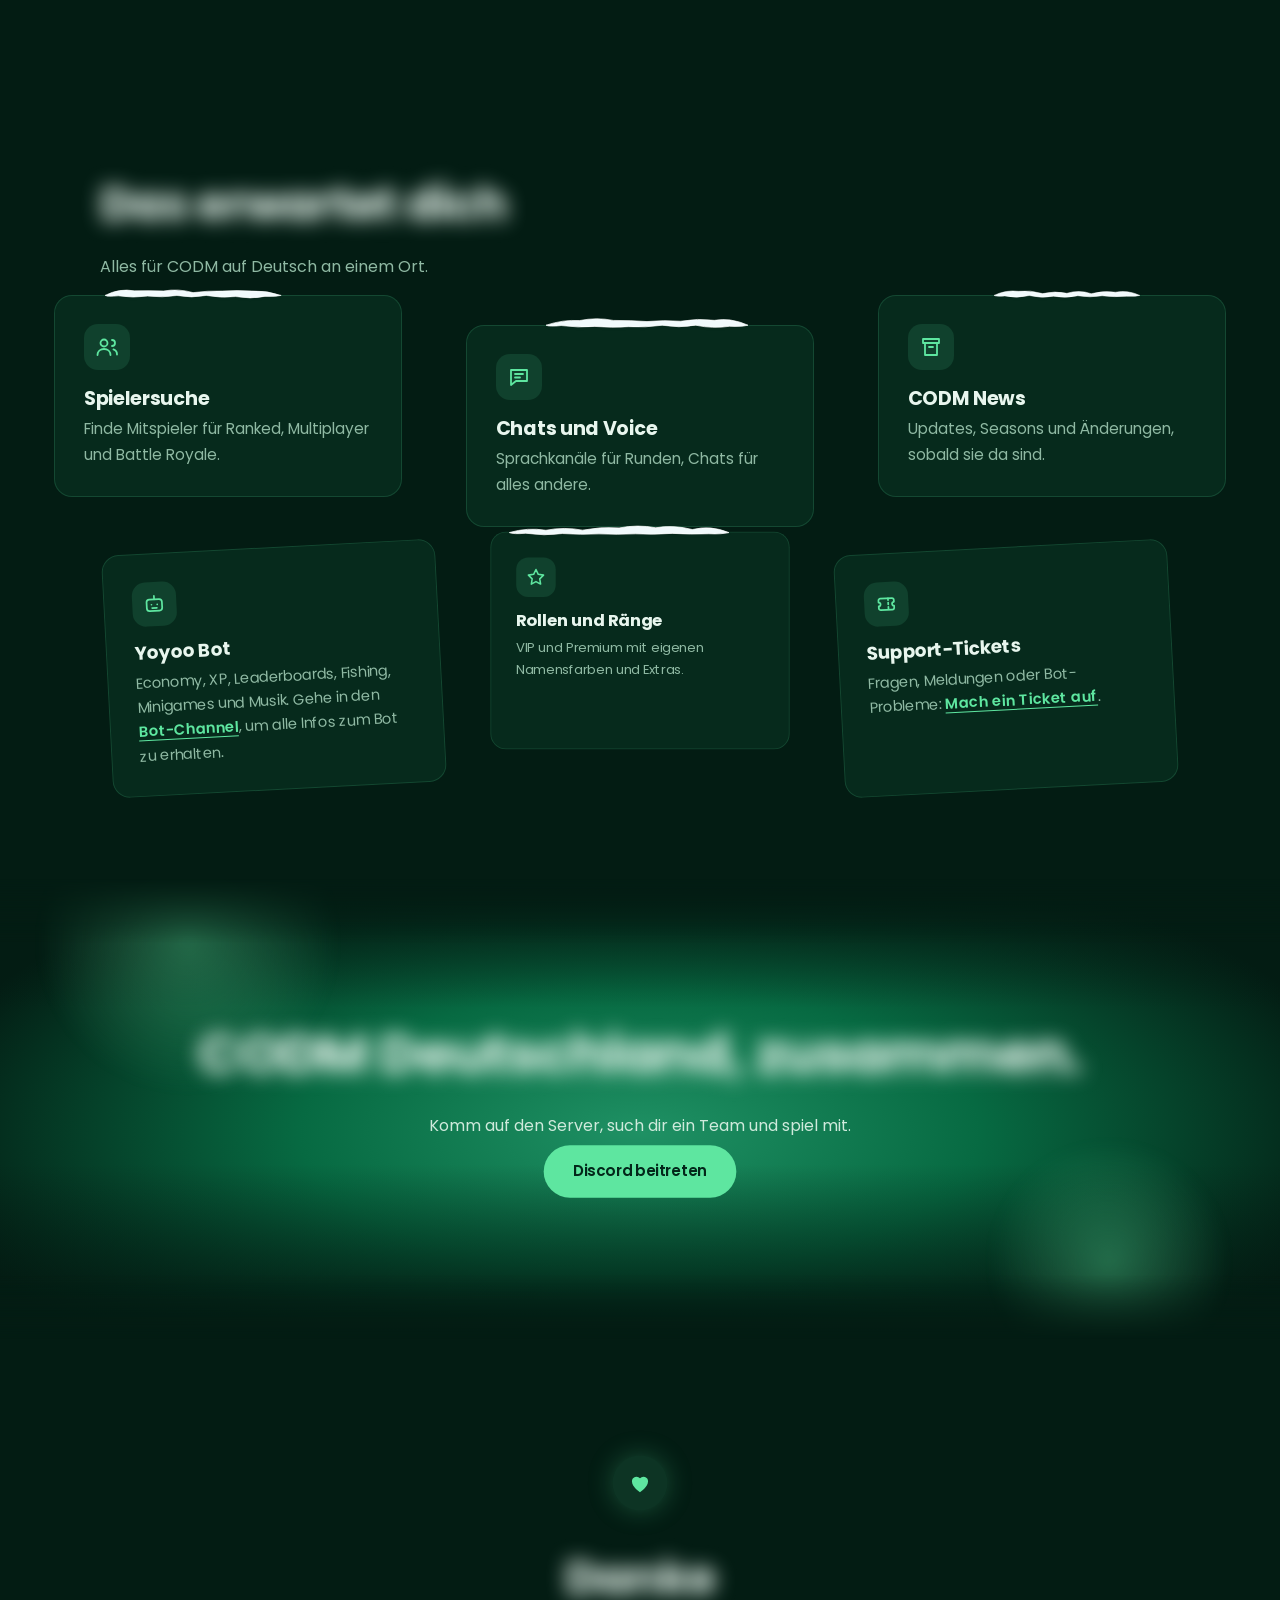
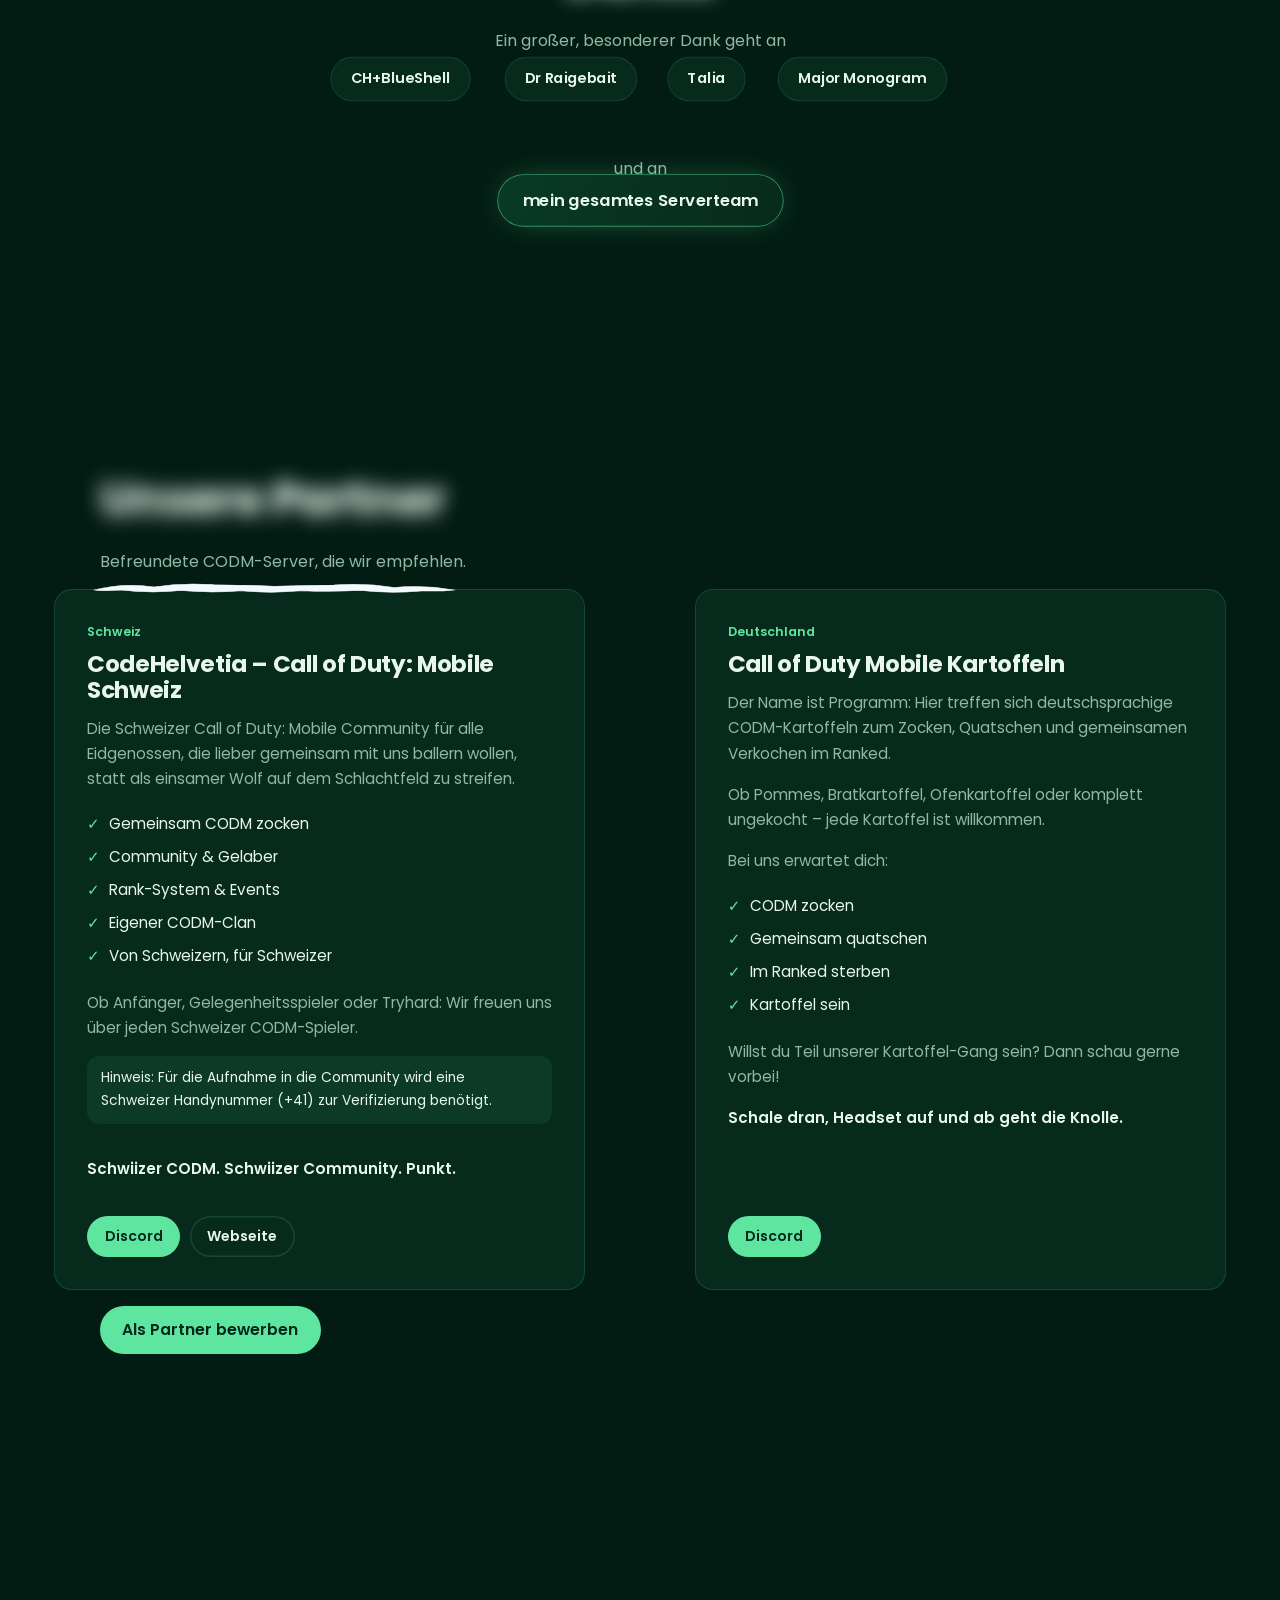
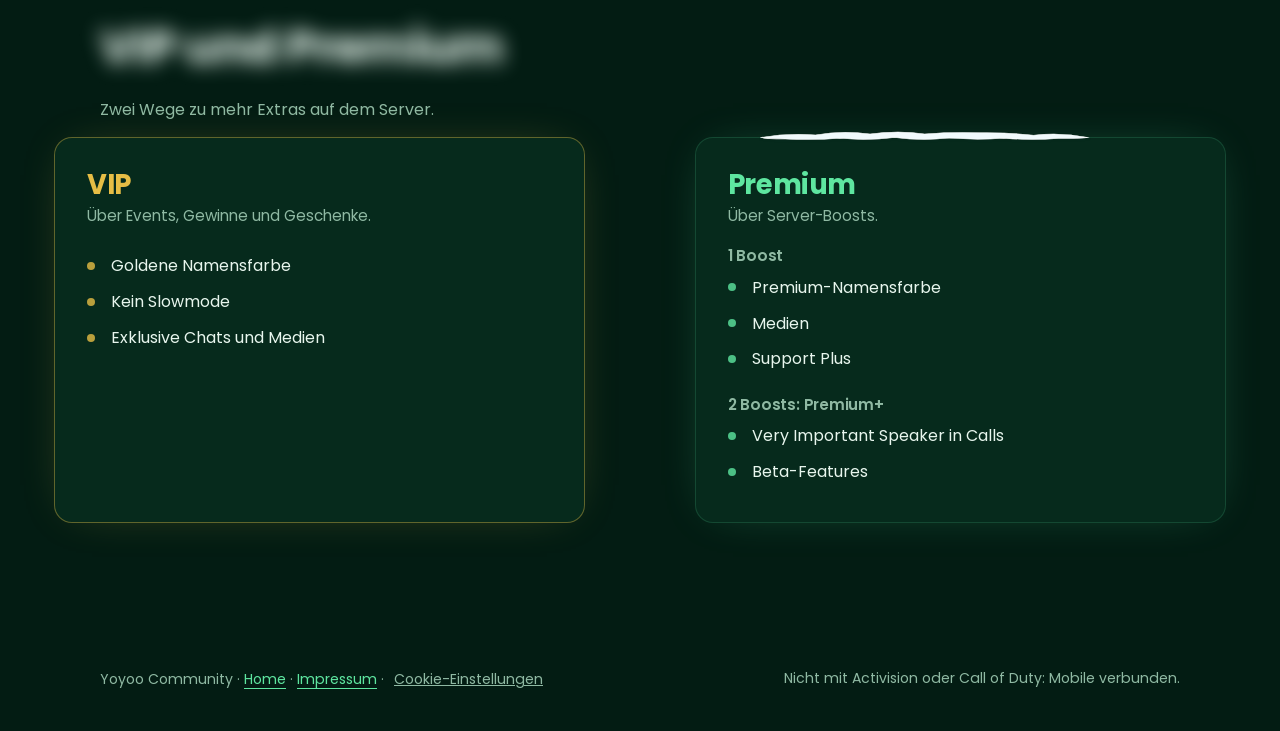
==== commit fe588bf9: "Add files via upload" ====
--- a/index.html
+++ b/index.html
@@ -1,241 +1,241 @@
-<!DOCTYPE html>
-<html lang="de">
-<head>
-<meta charset="utf-8">
-<meta name="viewport" content="width=device-width, initial-scale=1, viewport-fit=cover">
-<title>Home – Yoyoo Community</title>
-<meta name="description" content="Die deutsche Call of Duty: Mobile Community auf Discord. Spielersuche, Spieleabende, Events, Yoyoo Bot, VIP und Premium.">
-<link rel="icon" type="image/png" sizes="32x32" href="[data-uri]">
-<link rel="icon" type="image/png" sizes="64x64" href="[data-uri]">
-<link rel="icon" type="image/png" sizes="192x192" href="[data-uri]">
-<link rel="shortcut icon" type="image/x-icon" href="[data-uri]">
-<link rel="apple-touch-icon" sizes="180x180" href="[data-uri]">
-<meta name="theme-color" content="#031c13">
-<script>
-  document.documentElement.className = "js";
-  /* Failsafe: Läuft das Skript nicht sauber durch, bleiben alle Inhalte sichtbar. */
-  setTimeout(function () { if (!window.__ready) document.documentElement.classList.remove("js"); }, 2500);
-</script>
-<link rel="preconnect" href="https://fonts.googleapis.com">
-<link rel="preconnect" href="https://fonts.gstatic.com" crossorigin>
-<link href="https://fonts.googleapis.com/css2?family=Poppins:wght@400;500;600;700&display=swap" rel="stylesheet">
-<link rel="stylesheet" href="website.css?v=20261025-cookie-mobile-1">
-<style id="compact-header-critical">@media(max-width:1119px){header.nav .brand,header.nav .discord-link,header.nav .site-legal{display:none!important}header.nav .wrap{padding-block:.45rem!important;gap:0!important}header.nav .wrap>nav{flex:1 1 100%;order:0;min-width:0}header.nav ul{display:flex!important;margin:0;padding:.1rem 0;gap:.2rem;overflow-x:auto}header.nav ul a,header.nav ul .account-nav{white-space:nowrap;font-size:.8rem;padding:.4rem .6rem}}.season-control{position:relative!important;display:flex;justify-content:flex-end;align-items:center;padding:.6rem 0;margin-block:0;min-height:52px;z-index:16}.season-control #hwToggle{position:static!important;inset:auto!important;margin:0!important;transform:none!important;translate:none!important;opacity:1!important;pointer-events:auto!important;max-width:100%}</style><link rel="stylesheet" href="uid.css?v=home-uid-notice-1"><link rel="stylesheet" href="winter.css?v=20261031-3"><script src="winter.js?v=20261031-3" defer></script></head><body class="home"><div class="progress" id="progress" aria-hidden="true"></div><header class="nav"><div class="wrap"><a class="brand" href="index.html">Yoyoo <b>Community</b></a><nav aria-label="Hauptnavigation"><ul><li><a href="index.html" class="on" aria-current="page">Home</a></li><li><a href="clan.html">Clan</a></li><li><a href="uid.html">UID</a></li><li><a href="events.html">Events</a></li><li><a href="bewerbung.html">Bewerbung</a></li><li><a href="regeln.html">Regeln</a></li><li><a href="impressum.html">Impressum</a></li><li><a href="minigames.html">Minigames</a></li><li><button type="button" class="account-nav" id="account-open" aria-haspopup="dialog" aria-controls="account-dialog">Profil</button></li></ul></nav><a class="btn discord-link" href="https://discord.gg/yoyoo-codm" target="_blank" rel="noopener">Discord beitreten</a></div></header><main id="top">  <div class="hero" id="hero">
-    <canvas id="fx" aria-hidden="true"></canvas>
-    <div class="grid-bg" aria-hidden="true" data-par="-0.14" data-top></div>
-    <div class="wrap">
-      <div class="copy">
-        <span class="dash" aria-hidden="true"></span>
-        <h1><span class="l"><span>Yoyoo</span></span><span class="l"><span class="shim">Community</span></span></h1><p class="home-greeting" id="home-greeting" aria-live="polite" hidden></p>
-        <span class="badge">CODM</span>
-        <p class="lead">Die deutsche Call of Duty: Mobile Community. Spielersuche, Events, Turniere und ein eigener Bot mit Economy.</p>
-      </div>
-      <div class="stage">
-        <svg class="ring" viewBox="0 0 400 400" fill="none" stroke="#5ee6a0" aria-hidden="true" data-par="-0.05" data-top>
-          <circle cx="200" cy="200" r="196" stroke-width="1.5" stroke-dasharray="3 14" stroke-linecap="round"/>
-          <path d="M200 4 A196 196 0 0 1 396 200" stroke-width="3" stroke-linecap="round"/>
-          <path d="M200 396 A196 196 0 0 1 4 200" stroke-width="3" stroke-linecap="round" opacity=".6"/>
-        </svg>
-        <svg class="ring r2" viewBox="0 0 400 400" fill="none" stroke="#5ee6a0" aria-hidden="true" data-par="-0.09" data-top>
-          <circle cx="200" cy="200" r="196" stroke-width="1" stroke-dasharray="40 12 4 12"/>
-        </svg>
-        <div class="glow" aria-hidden="true" data-par="-0.1" data-top></div>
-        <div class="soldier-wrap" data-par="-0.03" data-top>
-          <img class="soldier" src="winter-soldat.png?v=20261031-1" alt="Soldat mit roter Wintermütze und rotem Schal" width="1051" height="1496" fetchpriority="high">
-        </div>
-        <span class="tag t1"><i></i>Spielersuche</span>
-        <span class="tag t2"><i></i>Events</span>
-        <span class="tag t3"><i></i>Yoyoo Bot</span>
-      </div>
-    </div>
-  </div>
-
-  <div class="ticker" aria-hidden="true">
-    <div class="track">
-      <span>CODM auf Deutsch</span><span>Spielersuche</span><span>Spieleabende</span><span>Turniere</span><span>Nitro-Giveaways</span><span>Yoyoo Bot</span><span>VIP &amp; Premium</span><span>Clan-Liste</span>
-      <span>CODM auf Deutsch</span><span>Spielersuche</span><span>Spieleabende</span><span>Turniere</span><span>Nitro-Giveaways</span><span>Yoyoo Bot</span><span>VIP &amp; Premium</span><span>Clan-Liste</span>
-    </div>
-  </div>
-
-<div class="wrap"><aside class="home-uid-notice" id="home-uid-notice" hidden aria-labelledby="home-uid-notice-title"><span class="home-uid-particles" aria-hidden="true"><span style="--i:0"></span><span style="--i:1"></span><span style="--i:2"></span><span style="--i:3"></span><span style="--i:4"></span><span style="--i:5"></span><span style="--i:6"></span><span style="--i:7"></span><span style="--i:8"></span><span style="--i:9"></span><span style="--i:10"></span><span style="--i:11"></span><span style="--i:12"></span><span style="--i:13"></span><span style="--i:14"></span><span style="--i:15"></span><span style="--i:16"></span><span style="--i:17"></span><span style="--i:18"></span><span style="--i:19"></span><span style="--i:20"></span><span style="--i:21"></span><span style="--i:22"></span><span style="--i:23"></span><span style="--i:24"></span><span style="--i:25"></span><span style="--i:26"></span><span style="--i:27"></span><span style="--i:28"></span><span style="--i:29"></span><span style="--i:30"></span><span style="--i:31"></span><span style="--i:32"></span><span style="--i:33"></span><span style="--i:34"></span><span style="--i:35"></span></span><p id="home-uid-notice-title">Füge hier deine CODM-UID hoch</p><a class="btn ghost" href="uid.html">Hier drücken</a></aside></div><section id="infos" class="compact">
-    <div class="wrap">
-      <div class="infobox spot rv" data-rv="scale">
-        <span class="ib-ic"><svg viewBox="0 0 24 24"><rect x="4" y="7" width="16" height="12" rx="3"/><path d="M12 7V3.5M9 12.5h.01M15 12.5h.01M9.5 16h5"/></svg></span>
-        <div class="ib-tx">
-          <h2>Yoyoo Bot und Allgemeine Serverinfos</h2>
-          <p><a class="flink" href="https://discord.com/channels/1466880593013772339/1545542262409273394" target="_blank" rel="noopener">In diesem Kanal</a> erfährst du alles Wichtige.</p>
-        </div>
-        <a class="btn" href="https://discord.com/channels/1466880593013772339/1545542262409273394" target="_blank" rel="noopener">Zum Kanal</a>
-      </div>
-    </div>
-  </section>
-<section id="social">
-    <div class="wrap">
-      <h2 class="rv" data-rv="blur">Social Media</h2>
-      <p class="intro rv" style="--d:120ms">Folge uns auf TikTok, Instagram und Twitch.</p>
-      <div class="socials">
-        <a class="soc spot rv" data-rv="left" href="https://www.tiktok.com/@yoyoo.codm" target="_blank" rel="noopener">
-          <span class="soc-ic"><svg viewBox="0 0 24 24"><path d="M14 3v11.2a3.7 3.7 0 1 1-3.7-3.7"/><path d="M14 3c.3 2.4 1.9 4 4.5 4.2"/></svg></span>
-          <span class="soc-tx"><b>TikTok</b><em>@yoyoo.codm</em></span>
-          <span class="soc-go" aria-hidden="true">→</span>
-        </a>
-        <a class="soc spot rv" data-rv="up" style="--d:100ms" href="https://www.instagram.com/yoyoo.codm/" target="_blank" rel="noopener">
-          <span class="soc-ic"><svg viewBox="0 0 24 24"><rect x="3.5" y="3.5" width="17" height="17" rx="5"/><circle cx="12" cy="12" r="4"/><circle cx="17.2" cy="6.8" r=".6"/></svg></span>
-          <span class="soc-tx"><b>Instagram</b><em>@yoyoo.codm</em></span>
-          <span class="soc-go" aria-hidden="true">→</span>
-        </a>
-        <a class="soc spot rv" data-rv="right" style="--d:200ms" href="https://www.twitch.tv/yoyoo_codm" target="_blank" rel="noopener">
-          <span class="soc-ic"><svg viewBox="0 0 24 24"><path d="M4.5 3.5h15v10.5l-4 4h-3.5l-3 3v-3H4.5z"/><path d="M11 7.5v4M15 7.5v4"/></svg></span>
-          <span class="soc-tx"><b>Twitch</b><em>yoyoo_codm</em></span>
-          <span class="soc-go" aria-hidden="true">→</span>
-        </a>
-      </div>
-    </div>
-  </section>
-<section id="server">
-    <div class="wrap">
-      <h2 class="rv" data-rv="blur">Das erwartet dich</h2>
-      <p class="intro rv" style="--d:120ms">Alles für CODM auf Deutsch an einem Ort.</p>
-      <div class="features">
-        <div class="feature spot rv" data-rv="left" style="--d:0ms">
-          <div class="ic"><svg viewBox="0 0 24 24"><circle cx="9" cy="8" r="3.5"/><path d="M2.5 20c0-3.6 2.9-6 6.5-6s6.5 2.4 6.5 6"/><path d="M17 11a3 3 0 1 0 0-6M18.5 14.3c2 .6 3.5 2.4 3.5 5.2"/></svg></div>
-          <h3>Spielersuche</h3>
-          <p>Finde Mitspieler für Ranked, Multiplayer und Battle Royale.</p>
-        </div>
-        <div class="feature spot rv" data-rv="up" style="--d:100ms">
-          <div class="ic"><svg viewBox="0 0 24 24"><path d="M4 5h16v11H9l-5 4z"/><path d="M8 9h8M8 12.5h5"/></svg></div>
-          <h3>Chats und Voice</h3>
-          <p>Sprachkanäle für Runden, Chats für alles andere.</p>
-        </div>
-        <div class="feature spot rv" data-rv="right" style="--d:200ms">
-          <div class="ic"><svg viewBox="0 0 24 24"><path d="M4 4h16v4H4zM6 8v12h12V8"/><path d="M10 12h4"/></svg></div>
-          <h3>CODM News</h3>
-          <p>Updates, Seasons und Änderungen, sobald sie da sind.</p>
-        </div>
-        <div class="feature spot rv" data-rv="rot" style="--d:0ms">
-          <div class="ic"><svg viewBox="0 0 24 24"><rect x="4" y="7" width="16" height="12" rx="3"/><path d="M12 7V3.5M9 12.5h.01M15 12.5h.01M9.5 16h5"/></svg></div>
-          <h3>Yoyoo Bot</h3>
-          <p>Economy, XP, Leaderboards, Fishing, Minigames und Musik. Gehe in den <a class="flink" href="https://discord.com/channels/1466880593013772339/1545542262409273394" target="_blank" rel="noopener">Bot-Channel</a>, um alle Infos zum Bot zu erhalten.</p>
-        </div>
-        <div class="feature spot rv" data-rv="scale" style="--d:100ms">
-          <div class="ic"><svg viewBox="0 0 24 24"><path d="M12 3l2.7 5.6 6.1.9-4.4 4.3 1 6.1L12 17l-5.4 2.9 1-6.1L3.2 9.5l6.1-.9z"/></svg></div>
-          <h3>Rollen und Ränge</h3>
-          <p>VIP und Premium mit eigenen Namensfarben und Extras.</p>
-        </div>
-        <div class="feature spot rv" data-rv="rot" style="--d:200ms">
-          <div class="ic"><svg viewBox="0 0 24 24"><path d="M4 8a2 2 0 0 1 2-2h12a2 2 0 0 1 2 2v2a2 2 0 0 0 0 4v2a2 2 0 0 1-2 2H6a2 2 0 0 1-2-2v-2a2 2 0 0 0 0-4z"/><path d="M14 6v12" stroke-dasharray="2 2.5"/></svg></div>
-          <h3>Support-Tickets</h3>
-          <p>Fragen, Meldungen oder Bot-Probleme: <a class="flink" href="https://discord.com/channels/1466880593013772339/1500139267437887568" target="_blank" rel="noopener">Mach ein Ticket auf</a>.</p>
-        </div>
-      </div>
-    </div>
-  </section>
-<section class="join" id="join">
-    <div class="orb o1" aria-hidden="true" data-par="0.12"></div><div class="orb o2" aria-hidden="true" data-par="-0.1"></div>
-    <div class="wrap">
-      <h2 class="rv" data-rv="blur">CODM Deutschland, zusammen.</h2>
-      <p class="rv" style="--d:120ms">Komm auf den Server, such dir ein Team und spiel mit.</p>
-      <a class="btn big discord-link rv" data-rv="scale" style="--d:240ms" href="https://discord.gg/yoyoo-codm" target="_blank" rel="noopener">Discord beitreten</a>
-    </div>
-  </section>
-<section id="danke" class="thanks">
-    <div class="wrap">
-      <span class="heart rv" data-rv="scale" aria-hidden="true"><svg viewBox="0 0 24 24"><path d="M12 20.5s-7.5-4.6-7.5-10.2A4.3 4.3 0 0 1 12 7.6a4.3 4.3 0 0 1 7.5 2.7c0 5.6-7.5 10.2-7.5 10.2z"/></svg></span>
-      <h2 class="rv" data-rv="blur">Danke</h2>
-      <p class="intro rv" style="--d:120ms">Ein großer, besonderer Dank geht an</p>
-      <div class="names">
-        <span class="nm rv" data-rv="scale" style="--d:180ms">CH+BlueShell</span>
-        <span class="nm rv" data-rv="scale" style="--d:260ms">Dr Raigebait</span>
-        <span class="nm rv" data-rv="scale" style="--d:340ms">Talia</span>
-        <span class="nm rv" data-rv="scale" style="--d:420ms">Major Monogram</span>
-      </div>
-      <p class="and rv" style="--d:500ms">und an</p>
-      <span class="nm team rv" data-rv="scale" style="--d:580ms">mein gesamtes Serverteam</span>
-    </div>
-  </section><section id="partner">
-    <div class="wrap">
-      <h2 class="rv" data-rv="blur">Unsere Partner</h2>
-      <p class="intro rv" style="--d:120ms">Befreundete CODM-Server, die wir empfehlen.</p>
-      <div class="partners">
-        <article class="partner spot rv" data-rv="left">
-          <span class="kicker">Schweiz</span>
-          <h3>CodeHelvetia – Call of Duty: Mobile Schweiz</h3>
-          <p>Die Schweizer Call of Duty: Mobile Community für alle Eidgenossen, die lieber gemeinsam mit uns ballern wollen, statt als einsamer Wolf auf dem Schlachtfeld zu streifen.</p>
-          <ul>
-            <li>Gemeinsam CODM zocken</li>
-            <li>Community &amp; Gelaber</li>
-            <li>Rank-System &amp; Events</li>
-            <li>Eigener CODM-Clan</li>
-            <li>Von Schweizern, für Schweizer</li>
-          </ul>
-          <p>Ob Anfänger, Gelegenheitsspieler oder Tryhard: Wir freuen uns über jeden Schweizer CODM-Spieler.</p>
-          <p class="note">Hinweis: Für die Aufnahme in die Community wird eine Schweizer Handynummer (+41) zur Verifizierung benötigt.</p>
-          <p class="slogan" style="margin-top:1rem">Schwiizer CODM. Schwiizer Community. Punkt.</p>
-          <div class="links">
-            <a class="btn" href="https://discord.gg/codehelvetia" target="_blank" rel="noopener">Discord</a>
-            <a class="btn ghost" href="https://codehelvetia.ch/" target="_blank" rel="noopener">Webseite</a>
-          </div>
-        </article>
-        <article class="partner spot rv" data-rv="right" style="--d:120ms">
-          <span class="kicker">Deutschland</span>
-          <h3>Call of Duty Mobile Kartoffeln</h3>
-          <p>Der Name ist Programm: Hier treffen sich deutschsprachige CODM-Kartoffeln zum Zocken, Quatschen und gemeinsamen Verkochen im Ranked.</p>
-          <p>Ob Pommes, Bratkartoffel, Ofenkartoffel oder komplett ungekocht – jede Kartoffel ist willkommen.</p>
-          <p>Bei uns erwartet dich:</p>
-          <ul>
-            <li>CODM zocken</li>
-            <li>Gemeinsam quatschen</li>
-            <li>Im Ranked sterben</li>
-            <li>Kartoffel sein</li>
-          </ul>
-          <p>Willst du Teil unserer Kartoffel-Gang sein? Dann schau gerne vorbei!</p>
-          <p class="slogan">Schale dran, Headset auf und ab geht die Knolle.</p>
-          <div class="links">
-            <a class="btn" href="https://discord.gg/call-of-duty-mobile-deutsch-914600837035229205" target="_blank" rel="noopener">Discord</a>
-          </div>
-        </article>
-      </div>
-
-      <p><a class="btn" href="bewerbung.html">Als Partner bewerben</a></p></div></section>
-<section id="raenge">
-    <div class="wrap">
-      <h2 class="rv" data-rv="blur">VIP und Premium</h2>
-      <p class="intro rv" style="--d:120ms">Zwei Wege zu mehr Extras auf dem Server.</p>
-      <div class="tiers">
-        <div class="tier vip spot rv" data-rv="left">
-          <h3>VIP</h3>
-          <p class="how">Über Events, Gewinne und Geschenke.</p>
-          <ul>
-            <li>Goldene Namensfarbe</li>
-            <li>Kein Slowmode</li>
-            <li>Exklusive Chats und Medien</li>
-          </ul>
-        </div>
-        <div class="tier premium spot rv" data-rv="right" style="--d:120ms">
-          <h3>Premium</h3>
-          <p class="how">Über Server-Boosts.</p>
-          <h4>1 Boost</h4>
-          <ul>
-            <li>Premium-Namensfarbe</li>
-            <li>Medien</li>
-            <li>Support Plus</li>
-          </ul>
-          <h4>2 Boosts: Premium+</h4>
-          <ul>
-            <li>Very Important Speaker in Calls</li>
-            <li>Beta-Features</li>
-          </ul>
-        </div>
-      </div>
-    </div>
-  </section>
-
-</main><footer><div class="wrap"><span>Yoyoo Community · <a href="index.html">Home</a> · <a href="impressum.html">Impressum</a> · <button class="cookie-settings" type="button">Cookie-Einstellungen</button></span><span>Nicht mit Activision oder Call of Duty: Mobile verbunden.</span></div></footer><script src="website.js" defer></script><dialog class="account-dialog" id="account-dialog" aria-labelledby="account-title">
-<button class="account-close" type="button" id="account-close" aria-label="Schließen">×</button>
-<h2 id="account-title">Dein Community-Profil</h2>
-<div id="account-entry"><h3 class="profile-entry-title">Account erstellen / anmelden</h3><p>Neu dabei? Mit deiner bestätigten E-Mail-Adresse wird dein Konto aktiviert. Du hast schon eines? Melde dich genauso per Code an – ganz ohne Passwort.</p>
-<button class="btn" type="button" id="account-discord-login">Mit Discord registrieren / anmelden</button><p>Oder nutze deine E-Mail-Adresse:</p><form id="account-email-form"><label for="account-email">E-Mail-Adresse</label><input id="account-email" type="email" autocomplete="email" maxlength="254" required placeholder="du@beispiel.de"><button class="btn" type="submit">Anmelden per E-Mail-Code</button><p class="account-mail-hint">Keine E-Mail erhalten? Schau bitte auch in deinem Spam-Ordner nach.</p></form></div>
-<form id="account-code-form" hidden><p>Prüfe dein Postfach und den Spam-Ordner. Gib den Code aus der E-Mail ein.</p><label for="account-code">Bestätigungscode</label><input id="account-code" type="text" inputmode="numeric" autocomplete="one-time-code" pattern="[0-9]{6,10}" minlength="6" maxlength="10" required><button class="btn" type="submit">Code bestätigen</button><button class="btn ghost" type="button" id="account-resend">Code erneut senden</button><button class="btn ghost" type="button" id="account-change">E-Mail ändern</button></form>
-<div id="account-profile" hidden><h3 id="account-greeting">Willkommen in deinem Profil!</h3><form id="account-username-form"><label for="account-username">Benutzername</label><input id="account-username" autocomplete="nickname" minlength="3" maxlength="24" required aria-describedby="username-hint"><p id="username-hint">3–24 Zeichen. Dein Anzeigename muss nicht einzigartig sein.</p><button class="btn" type="submit">Benutzernamen speichern</button></form><p>Du bist angemeldet als <strong id="account-email-display"></strong>.</p><p id="account-discord-status"></p><button class="btn" type="button" id="account-discord-link">Discord verbinden</button><p><a href="uid.html">Meine CODM-UID verwalten</a></p><button class="btn ghost" type="button" id="account-logout">Abmelden</button><p id="account-delete-note">Das Löschen entfernt dein Konto und deinen UID-Eintrag dauerhaft.</p><button class="btn ghost account-delete-btn" type="button" id="account-delete" aria-describedby="account-delete-note">Konto dauerhaft löschen</button></div>
-<p id="account-status" role="status" aria-live="polite"></p>
-</dialog><script src="cookies.js"></script><script src="account-config.js"></script><script src="supabase.min.js"></script><script src="account.js?v=20261031-verifiziert-1"></script><aside class="cookie-banner" id="cookie-banner" aria-labelledby="cookie-heading" hidden><img src="cookie-soldat.png" alt="Ein Soldat hält einen Teller mit Cookies" class="cookie-character" width="1024" height="1536"><div class="cookie-copy"><span class="community-eyebrow">Ein Cookie für die nächste Runde?</span><h2 id="cookie-heading">Cookies &amp; dein Profil</h2><p>Wenn du zustimmst, merken wir uns deine Anmeldung auf diesem Gerät. So ist dein Profil auch beim nächsten Besuch wieder da.</p><div class="cookie-buttons"><button type="button" class="btn" id="cookie-accept">Cookies akzeptieren</button><button type="button" class="btn ghost" id="cookie-more" aria-controls="cookie-details" aria-expanded="false">Erfahre mehr</button><button type="button" class="cookie-session-only" id="cookie-decline">Ohne dauerhafte Anmeldung</button></div><div id="cookie-details" hidden><h3>Welche Daten speichern wir?</h3><p>Ein Cookie merkt sich deine Auswahl für 180 Tage. Nach deiner Zustimmung speichern wir die Anmeldeschlüssel und deren Ablaufzeit im lokalen Browserspeicher (Local Storage), damit deine Sitzung erneuert werden kann. Deine E-Mail-Adresse und dein Benutzername werden als Teil des Profils zwischengespeichert. Es wird kein Passwort gespeichert.</p><p>Dein Benutzername wird außerdem in deinem Supabase-Konto gespeichert. Ohne Zustimmung bleibt die Anmeldung nur in diesem Tab bis zum Schließen des Tabs erhalten. Für die Discord-Anmeldung werden kurzlebige PKCE-Zwischendaten im Tab-Speicher und lokalen Browserspeicher sowie als SameSite-Cookie auf yoyoo-community.com abgelegt. Die Cookie-Kopie läuft nach fünf Minuten ab und wird nach dem Rücksprung entfernt. Nach Verknüpfung wird auch deine Discord-Identität im Profil angezeigt. Bei Veröffentlichung deiner UID werden Discord-Benutzername und UID öffentlich in der UID-Liste gespeichert. Die Website verwendet hierfür keine Werbe- oder Tracking-Cookies.</p><p>Über „Cookie-Einstellungen“ im Footer kannst du deine Auswahl jederzeit ändern. Beim Abmelden löschen wir die gespeicherte Anmeldung auf diesem Gerät. Bei einem Widerruf wird die dauerhafte Speicherung gelöscht; die aktuelle Sitzung bleibt bis zum Neuladen bestehen. Nach dem Schließen des Tabs oder auf anderen Geräten ist eine neue Anmeldung nötig.</p><a href="impressum.html">Kontakt &amp; Impressum</a></div></div></aside><script src="profile-uid.js?v=home-uid-guests-1"></script><script src="minigames.js?v=20261026-boardfx-3" defer></script></body></html>+<!DOCTYPE html>
+<html lang="de">
+<head>
+<meta charset="utf-8">
+<meta name="viewport" content="width=device-width, initial-scale=1, viewport-fit=cover">
+<title>Home – Yoyoo Community</title>
+<meta name="description" content="Die deutsche Call of Duty: Mobile Community auf Discord. Spielersuche, Spieleabende, Events, Yoyoo Bot, VIP und Premium.">
+<link rel="icon" type="image/png" sizes="32x32" href="[data-uri]">
+<link rel="icon" type="image/png" sizes="64x64" href="[data-uri]">
+<link rel="icon" type="image/png" sizes="192x192" href="[data-uri]">
+<link rel="shortcut icon" type="image/x-icon" href="[data-uri]">
+<link rel="apple-touch-icon" sizes="180x180" href="[data-uri]">
+<meta name="theme-color" content="#031c13">
+<script>
+  document.documentElement.className = "js";
+  /* Failsafe: Läuft das Skript nicht sauber durch, bleiben alle Inhalte sichtbar. */
+  setTimeout(function () { if (!window.__ready) document.documentElement.classList.remove("js"); }, 2500);
+</script>
+<link rel="preconnect" href="https://fonts.googleapis.com">
+<link rel="preconnect" href="https://fonts.gstatic.com" crossorigin>
+<link href="https://fonts.googleapis.com/css2?family=Poppins:wght@400;500;600;700&display=swap" rel="stylesheet">
+<link rel="stylesheet" href="website.css?v=20261025-cookie-mobile-1">
+<style id="compact-header-critical">@media(max-width:1119px){header.nav .brand,header.nav .discord-link,header.nav .site-legal{display:none!important}header.nav .wrap{padding-block:.45rem!important;gap:0!important}header.nav .wrap>nav{flex:1 1 100%;order:0;min-width:0}header.nav ul{display:flex!important;margin:0;padding:.1rem 0;gap:.2rem;overflow-x:auto}header.nav ul a,header.nav ul .account-nav{white-space:nowrap;font-size:.8rem;padding:.4rem .6rem}}.season-control{position:relative!important;display:flex;justify-content:flex-end;align-items:center;padding:.6rem 0;margin-block:0;min-height:52px;z-index:16}.season-control #hwToggle{position:static!important;inset:auto!important;margin:0!important;transform:none!important;translate:none!important;opacity:1!important;pointer-events:auto!important;max-width:100%}</style><link rel="stylesheet" href="uid.css?v=home-uid-notice-1"><link rel="stylesheet" href="winter.css?v=20261031-3"><script src="winter.js?v=20261031-3" defer></script><link rel="stylesheet" href="community-profile.css?v=20261101-header-fix-2"></head><body class="home"><div class="progress" id="progress" aria-hidden="true"></div><header class="nav"><div class="wrap"><a class="brand" href="index.html">Yoyoo <b>Community</b></a><nav aria-label="Hauptnavigation"><ul><li><a href="index.html" class="on" aria-current="page">Home</a></li><li><a href="clan.html">Clan</a></li><li><a href="uid.html">UID</a></li><li><a href="events.html">Events</a></li><li><a href="bewerbung.html">Bewerbung</a></li><li><a href="regeln.html">Regeln</a></li><li><a href="impressum.html">Impressum</a></li><li><a href="minigames.html">Minigames</a></li><li><button type="button" class="account-nav" id="account-open" aria-haspopup="dialog" aria-controls="account-dialog">Profil</button></li></ul></nav><a class="btn discord-link" href="https://discord.gg/yoyoo-codm" target="_blank" rel="noopener">Discord beitreten</a></div></header><main id="top">  <div class="hero" id="hero">
+    <canvas id="fx" aria-hidden="true"></canvas>
+    <div class="grid-bg" aria-hidden="true" data-par="-0.14" data-top></div>
+    <div class="wrap">
+      <div class="copy">
+        <span class="dash" aria-hidden="true"></span>
+        <h1><span class="l"><span>Yoyoo</span></span><span class="l"><span class="shim">Community</span></span></h1><p class="home-greeting" id="home-greeting" aria-live="polite" hidden></p>
+        <span class="badge">CODM</span>
+        <p class="lead">Die deutsche Call of Duty: Mobile Community. Spielersuche, Events, Turniere und ein eigener Bot mit Economy.</p>
+      </div>
+      <div class="stage">
+        <svg class="ring" viewBox="0 0 400 400" fill="none" stroke="#5ee6a0" aria-hidden="true" data-par="-0.05" data-top>
+          <circle cx="200" cy="200" r="196" stroke-width="1.5" stroke-dasharray="3 14" stroke-linecap="round"/>
+          <path d="M200 4 A196 196 0 0 1 396 200" stroke-width="3" stroke-linecap="round"/>
+          <path d="M200 396 A196 196 0 0 1 4 200" stroke-width="3" stroke-linecap="round" opacity=".6"/>
+        </svg>
+        <svg class="ring r2" viewBox="0 0 400 400" fill="none" stroke="#5ee6a0" aria-hidden="true" data-par="-0.09" data-top>
+          <circle cx="200" cy="200" r="196" stroke-width="1" stroke-dasharray="40 12 4 12"/>
+        </svg>
+        <div class="glow" aria-hidden="true" data-par="-0.1" data-top></div>
+        <div class="soldier-wrap" data-par="-0.03" data-top>
+          <img class="soldier" src="winter-soldat.png?v=20261031-1" alt="Soldat mit roter Wintermütze und rotem Schal" width="1051" height="1496" fetchpriority="high">
+        </div>
+        <span class="tag t1"><i></i>Spielersuche</span>
+        <span class="tag t2"><i></i>Events</span>
+        <span class="tag t3"><i></i>Yoyoo Bot</span>
+      </div>
+    </div>
+  </div>
+
+  <div class="ticker" aria-hidden="true">
+    <div class="track">
+      <span>CODM auf Deutsch</span><span>Spielersuche</span><span>Spieleabende</span><span>Turniere</span><span>Nitro-Giveaways</span><span>Yoyoo Bot</span><span>VIP &amp; Premium</span><span>Clan-Liste</span>
+      <span>CODM auf Deutsch</span><span>Spielersuche</span><span>Spieleabende</span><span>Turniere</span><span>Nitro-Giveaways</span><span>Yoyoo Bot</span><span>VIP &amp; Premium</span><span>Clan-Liste</span>
+    </div>
+  </div>
+
+<div class="wrap"><aside class="home-uid-notice" id="home-uid-notice" hidden aria-labelledby="home-uid-notice-title"><span class="home-uid-particles" aria-hidden="true"><span style="--i:0"></span><span style="--i:1"></span><span style="--i:2"></span><span style="--i:3"></span><span style="--i:4"></span><span style="--i:5"></span><span style="--i:6"></span><span style="--i:7"></span><span style="--i:8"></span><span style="--i:9"></span><span style="--i:10"></span><span style="--i:11"></span><span style="--i:12"></span><span style="--i:13"></span><span style="--i:14"></span><span style="--i:15"></span><span style="--i:16"></span><span style="--i:17"></span><span style="--i:18"></span><span style="--i:19"></span><span style="--i:20"></span><span style="--i:21"></span><span style="--i:22"></span><span style="--i:23"></span><span style="--i:24"></span><span style="--i:25"></span><span style="--i:26"></span><span style="--i:27"></span><span style="--i:28"></span><span style="--i:29"></span><span style="--i:30"></span><span style="--i:31"></span><span style="--i:32"></span><span style="--i:33"></span><span style="--i:34"></span><span style="--i:35"></span></span><p id="home-uid-notice-title">Füge hier deine CODM-UID hoch</p><a class="btn ghost" href="uid.html">Hier drücken</a></aside></div><section id="infos" class="compact">
+    <div class="wrap">
+      <div class="infobox spot rv" data-rv="scale">
+        <span class="ib-ic"><svg viewBox="0 0 24 24"><rect x="4" y="7" width="16" height="12" rx="3"/><path d="M12 7V3.5M9 12.5h.01M15 12.5h.01M9.5 16h5"/></svg></span>
+        <div class="ib-tx">
+          <h2>Yoyoo Bot und Allgemeine Serverinfos</h2>
+          <p><a class="flink" href="https://discord.com/channels/1466880593013772339/1545542262409273394" target="_blank" rel="noopener">In diesem Kanal</a> erfährst du alles Wichtige.</p>
+        </div>
+        <a class="btn" href="https://discord.com/channels/1466880593013772339/1545542262409273394" target="_blank" rel="noopener">Zum Kanal</a>
+      </div>
+    </div>
+  </section>
+<section id="social">
+    <div class="wrap">
+      <h2 class="rv" data-rv="blur">Social Media</h2>
+      <p class="intro rv" style="--d:120ms">Folge uns auf TikTok, Instagram und Twitch.</p>
+      <div class="socials">
+        <a class="soc spot rv" data-rv="left" href="https://www.tiktok.com/@yoyoo.codm" target="_blank" rel="noopener">
+          <span class="soc-ic"><svg viewBox="0 0 24 24"><path d="M14 3v11.2a3.7 3.7 0 1 1-3.7-3.7"/><path d="M14 3c.3 2.4 1.9 4 4.5 4.2"/></svg></span>
+          <span class="soc-tx"><b>TikTok</b><em>@yoyoo.codm</em></span>
+          <span class="soc-go" aria-hidden="true">→</span>
+        </a>
+        <a class="soc spot rv" data-rv="up" style="--d:100ms" href="https://www.instagram.com/yoyoo.codm/" target="_blank" rel="noopener">
+          <span class="soc-ic"><svg viewBox="0 0 24 24"><rect x="3.5" y="3.5" width="17" height="17" rx="5"/><circle cx="12" cy="12" r="4"/><circle cx="17.2" cy="6.8" r=".6"/></svg></span>
+          <span class="soc-tx"><b>Instagram</b><em>@yoyoo.codm</em></span>
+          <span class="soc-go" aria-hidden="true">→</span>
+        </a>
+        <a class="soc spot rv" data-rv="right" style="--d:200ms" href="https://www.twitch.tv/yoyoo_codm" target="_blank" rel="noopener">
+          <span class="soc-ic"><svg viewBox="0 0 24 24"><path d="M4.5 3.5h15v10.5l-4 4h-3.5l-3 3v-3H4.5z"/><path d="M11 7.5v4M15 7.5v4"/></svg></span>
+          <span class="soc-tx"><b>Twitch</b><em>yoyoo_codm</em></span>
+          <span class="soc-go" aria-hidden="true">→</span>
+        </a>
+      </div>
+    </div>
+  </section>
+<section id="server">
+    <div class="wrap">
+      <h2 class="rv" data-rv="blur">Das erwartet dich</h2>
+      <p class="intro rv" style="--d:120ms">Alles für CODM auf Deutsch an einem Ort.</p>
+      <div class="features">
+        <div class="feature spot rv" data-rv="left" style="--d:0ms">
+          <div class="ic"><svg viewBox="0 0 24 24"><circle cx="9" cy="8" r="3.5"/><path d="M2.5 20c0-3.6 2.9-6 6.5-6s6.5 2.4 6.5 6"/><path d="M17 11a3 3 0 1 0 0-6M18.5 14.3c2 .6 3.5 2.4 3.5 5.2"/></svg></div>
+          <h3>Spielersuche</h3>
+          <p>Finde Mitspieler für Ranked, Multiplayer und Battle Royale.</p>
+        </div>
+        <div class="feature spot rv" data-rv="up" style="--d:100ms">
+          <div class="ic"><svg viewBox="0 0 24 24"><path d="M4 5h16v11H9l-5 4z"/><path d="M8 9h8M8 12.5h5"/></svg></div>
+          <h3>Chats und Voice</h3>
+          <p>Sprachkanäle für Runden, Chats für alles andere.</p>
+        </div>
+        <div class="feature spot rv" data-rv="right" style="--d:200ms">
+          <div class="ic"><svg viewBox="0 0 24 24"><path d="M4 4h16v4H4zM6 8v12h12V8"/><path d="M10 12h4"/></svg></div>
+          <h3>CODM News</h3>
+          <p>Updates, Seasons und Änderungen, sobald sie da sind.</p>
+        </div>
+        <div class="feature spot rv" data-rv="rot" style="--d:0ms">
+          <div class="ic"><svg viewBox="0 0 24 24"><rect x="4" y="7" width="16" height="12" rx="3"/><path d="M12 7V3.5M9 12.5h.01M15 12.5h.01M9.5 16h5"/></svg></div>
+          <h3>Yoyoo Bot</h3>
+          <p>Economy, XP, Leaderboards, Fishing, Minigames und Musik. Gehe in den <a class="flink" href="https://discord.com/channels/1466880593013772339/1545542262409273394" target="_blank" rel="noopener">Bot-Channel</a>, um alle Infos zum Bot zu erhalten.</p>
+        </div>
+        <div class="feature spot rv" data-rv="scale" style="--d:100ms">
+          <div class="ic"><svg viewBox="0 0 24 24"><path d="M12 3l2.7 5.6 6.1.9-4.4 4.3 1 6.1L12 17l-5.4 2.9 1-6.1L3.2 9.5l6.1-.9z"/></svg></div>
+          <h3>Rollen und Ränge</h3>
+          <p>VIP und Premium mit eigenen Namensfarben und Extras.</p>
+        </div>
+        <div class="feature spot rv" data-rv="rot" style="--d:200ms">
+          <div class="ic"><svg viewBox="0 0 24 24"><path d="M4 8a2 2 0 0 1 2-2h12a2 2 0 0 1 2 2v2a2 2 0 0 0 0 4v2a2 2 0 0 1-2 2H6a2 2 0 0 1-2-2v-2a2 2 0 0 0 0-4z"/><path d="M14 6v12" stroke-dasharray="2 2.5"/></svg></div>
+          <h3>Support-Tickets</h3>
+          <p>Fragen, Meldungen oder Bot-Probleme: <a class="flink" href="https://discord.com/channels/1466880593013772339/1500139267437887568" target="_blank" rel="noopener">Mach ein Ticket auf</a>.</p>
+        </div>
+      </div>
+    </div>
+  </section>
+<section class="join" id="join">
+    <div class="orb o1" aria-hidden="true" data-par="0.12"></div><div class="orb o2" aria-hidden="true" data-par="-0.1"></div>
+    <div class="wrap">
+      <h2 class="rv" data-rv="blur">CODM Deutschland, zusammen.</h2>
+      <p class="rv" style="--d:120ms">Komm auf den Server, such dir ein Team und spiel mit.</p>
+      <a class="btn big discord-link rv" data-rv="scale" style="--d:240ms" href="https://discord.gg/yoyoo-codm" target="_blank" rel="noopener">Discord beitreten</a>
+    </div>
+  </section>
+<section id="danke" class="thanks">
+    <div class="wrap">
+      <span class="heart rv" data-rv="scale" aria-hidden="true"><svg viewBox="0 0 24 24"><path d="M12 20.5s-7.5-4.6-7.5-10.2A4.3 4.3 0 0 1 12 7.6a4.3 4.3 0 0 1 7.5 2.7c0 5.6-7.5 10.2-7.5 10.2z"/></svg></span>
+      <h2 class="rv" data-rv="blur">Danke</h2>
+      <p class="intro rv" style="--d:120ms">Ein großer, besonderer Dank geht an</p>
+      <div class="names">
+        <span class="nm rv" data-rv="scale" style="--d:180ms">CH+BlueShell</span>
+        <span class="nm rv" data-rv="scale" style="--d:260ms">Dr Raigebait</span>
+        <span class="nm rv" data-rv="scale" style="--d:340ms">Talia</span>
+        <span class="nm rv" data-rv="scale" style="--d:420ms">Major Monogram</span>
+      </div>
+      <p class="and rv" style="--d:500ms">und an</p>
+      <span class="nm team rv" data-rv="scale" style="--d:580ms">mein gesamtes Serverteam</span>
+    </div>
+  </section><section id="partner">
+    <div class="wrap">
+      <h2 class="rv" data-rv="blur">Unsere Partner</h2>
+      <p class="intro rv" style="--d:120ms">Befreundete CODM-Server, die wir empfehlen.</p>
+      <div class="partners">
+        <article class="partner spot rv" data-rv="left">
+          <span class="kicker">Schweiz</span>
+          <h3>CodeHelvetia – Call of Duty: Mobile Schweiz</h3>
+          <p>Die Schweizer Call of Duty: Mobile Community für alle Eidgenossen, die lieber gemeinsam mit uns ballern wollen, statt als einsamer Wolf auf dem Schlachtfeld zu streifen.</p>
+          <ul>
+            <li>Gemeinsam CODM zocken</li>
+            <li>Community &amp; Gelaber</li>
+            <li>Rank-System &amp; Events</li>
+            <li>Eigener CODM-Clan</li>
+            <li>Von Schweizern, für Schweizer</li>
+          </ul>
+          <p>Ob Anfänger, Gelegenheitsspieler oder Tryhard: Wir freuen uns über jeden Schweizer CODM-Spieler.</p>
+          <p class="note">Hinweis: Für die Aufnahme in die Community wird eine Schweizer Handynummer (+41) zur Verifizierung benötigt.</p>
+          <p class="slogan" style="margin-top:1rem">Schwiizer CODM. Schwiizer Community. Punkt.</p>
+          <div class="links">
+            <a class="btn" href="https://discord.gg/codehelvetia" target="_blank" rel="noopener">Discord</a>
+            <a class="btn ghost" href="https://codehelvetia.ch/" target="_blank" rel="noopener">Webseite</a>
+          </div>
+        </article>
+        <article class="partner spot rv" data-rv="right" style="--d:120ms">
+          <span class="kicker">Deutschland</span>
+          <h3>Call of Duty Mobile Kartoffeln</h3>
+          <p>Der Name ist Programm: Hier treffen sich deutschsprachige CODM-Kartoffeln zum Zocken, Quatschen und gemeinsamen Verkochen im Ranked.</p>
+          <p>Ob Pommes, Bratkartoffel, Ofenkartoffel oder komplett ungekocht – jede Kartoffel ist willkommen.</p>
+          <p>Bei uns erwartet dich:</p>
+          <ul>
+            <li>CODM zocken</li>
+            <li>Gemeinsam quatschen</li>
+            <li>Im Ranked sterben</li>
+            <li>Kartoffel sein</li>
+          </ul>
+          <p>Willst du Teil unserer Kartoffel-Gang sein? Dann schau gerne vorbei!</p>
+          <p class="slogan">Schale dran, Headset auf und ab geht die Knolle.</p>
+          <div class="links">
+            <a class="btn" href="https://discord.gg/call-of-duty-mobile-deutsch-914600837035229205" target="_blank" rel="noopener">Discord</a>
+          </div>
+        </article>
+      </div>
+
+      <p><a class="btn" href="bewerbung.html">Als Partner bewerben</a></p></div></section>
+<section id="raenge">
+    <div class="wrap">
+      <h2 class="rv" data-rv="blur">VIP und Premium</h2>
+      <p class="intro rv" style="--d:120ms">Zwei Wege zu mehr Extras auf dem Server.</p>
+      <div class="tiers">
+        <div class="tier vip spot rv" data-rv="left">
+          <h3>VIP</h3>
+          <p class="how">Über Events, Gewinne und Geschenke.</p>
+          <ul>
+            <li>Goldene Namensfarbe</li>
+            <li>Kein Slowmode</li>
+            <li>Exklusive Chats und Medien</li>
+          </ul>
+        </div>
+        <div class="tier premium spot rv" data-rv="right" style="--d:120ms">
+          <h3>Premium</h3>
+          <p class="how">Über Server-Boosts.</p>
+          <h4>1 Boost</h4>
+          <ul>
+            <li>Premium-Namensfarbe</li>
+            <li>Medien</li>
+            <li>Support Plus</li>
+          </ul>
+          <h4>2 Boosts: Premium+</h4>
+          <ul>
+            <li>Very Important Speaker in Calls</li>
+            <li>Beta-Features</li>
+          </ul>
+        </div>
+      </div>
+    </div>
+  </section>
+
+</main><footer><div class="wrap"><span>Yoyoo Community · <a href="index.html">Home</a> · <a href="impressum.html">Impressum</a> · <button class="cookie-settings" type="button">Cookie-Einstellungen</button></span><span>Nicht mit Activision oder Call of Duty: Mobile verbunden.</span></div></footer><script src="website.js" defer></script><dialog class="account-dialog" id="account-dialog" aria-labelledby="account-title">
+<button class="account-close" type="button" id="account-close" aria-label="Schließen">×</button>
+<h2 id="account-title">Dein Community-Profil</h2>
+<div id="account-entry"><h3 class="profile-entry-title">Account erstellen / anmelden</h3><p>Neu dabei? Mit deiner bestätigten E-Mail-Adresse wird dein Konto aktiviert. Du hast schon eines? Melde dich genauso per Code an – ganz ohne Passwort.</p>
+<button class="btn" type="button" id="account-discord-login">Mit Discord registrieren / anmelden</button><p>Oder nutze deine E-Mail-Adresse:</p><form id="account-email-form"><label for="account-email">E-Mail-Adresse</label><input id="account-email" type="email" autocomplete="email" maxlength="254" required placeholder="du@beispiel.de"><button class="btn" type="submit">Anmelden per E-Mail-Code</button><p class="account-mail-hint">Keine E-Mail erhalten? Schau bitte auch in deinem Spam-Ordner nach.</p></form></div>
+<form id="account-code-form" hidden><p>Prüfe dein Postfach und den Spam-Ordner. Gib den Code aus der E-Mail ein.</p><label for="account-code">Bestätigungscode</label><input id="account-code" type="text" inputmode="numeric" autocomplete="one-time-code" pattern="[0-9]{6,10}" minlength="6" maxlength="10" required><button class="btn" type="submit">Code bestätigen</button><button class="btn ghost" type="button" id="account-resend">Code erneut senden</button><button class="btn ghost" type="button" id="account-change">E-Mail ändern</button></form>
+<div id="account-profile" hidden><h3 id="account-greeting">Willkommen in deinem Profil!</h3><form id="account-username-form"><label for="account-username">Benutzername</label><input id="account-username" autocomplete="nickname" minlength="3" maxlength="24" required aria-describedby="username-hint"><p id="username-hint">3–24 Zeichen. Dein Anzeigename muss nicht einzigartig sein.</p><button class="btn" type="submit">Benutzernamen speichern</button></form><p>Du bist angemeldet als <strong id="account-email-display"></strong>.</p><p id="account-discord-status"></p><button class="btn" type="button" id="account-discord-link">Discord verbinden</button><p><a href="uid.html">Meine CODM-UID verwalten</a></p><button class="btn ghost" type="button" id="account-logout">Abmelden</button><p id="account-delete-note">Das Löschen entfernt dein Konto und deinen UID-Eintrag dauerhaft.</p><button class="btn ghost account-delete-btn" type="button" id="account-delete" aria-describedby="account-delete-note">Konto dauerhaft löschen</button></div>
+<p id="account-status" role="status" aria-live="polite"></p>
+</dialog><script src="cookies.js"></script><script src="account-config.js"></script><script src="supabase.min.js"></script><script src="account.js?v=20261101-profile-1"></script><aside class="cookie-banner" id="cookie-banner" aria-labelledby="cookie-heading" hidden><img src="cookie-soldat.png" alt="Ein Soldat hält einen Teller mit Cookies" class="cookie-character" width="1024" height="1536"><div class="cookie-copy"><span class="community-eyebrow">Ein Cookie für die nächste Runde?</span><h2 id="cookie-heading">Cookies &amp; dein Profil</h2><p>Wenn du zustimmst, merken wir uns deine Anmeldung auf diesem Gerät. So ist dein Profil auch beim nächsten Besuch wieder da.</p><div class="cookie-buttons"><button type="button" class="btn" id="cookie-accept">Cookies akzeptieren</button><button type="button" class="btn ghost" id="cookie-more" aria-controls="cookie-details" aria-expanded="false">Erfahre mehr</button><button type="button" class="cookie-session-only" id="cookie-decline">Ohne dauerhafte Anmeldung</button></div><div id="cookie-details" hidden><h3>Welche Daten speichern wir?</h3><p>Ein Cookie merkt sich deine Auswahl für 180 Tage. Nach deiner Zustimmung speichern wir die Anmeldeschlüssel und deren Ablaufzeit im lokalen Browserspeicher (Local Storage), damit deine Sitzung erneuert werden kann. Deine E-Mail-Adresse und dein Benutzername werden als Teil des Profils zwischengespeichert. Es wird kein Passwort gespeichert.</p><p>Dein Benutzername wird außerdem in deinem Supabase-Konto gespeichert. Ein hochgeladenes Profilbild wird verkleinert in deinem Konto gespeichert und bei der Kontolöschung entfernt. Ohne Zustimmung bleibt die Anmeldung nur in diesem Tab bis zum Schließen des Tabs erhalten. Für die Discord-Anmeldung werden kurzlebige PKCE-Zwischendaten im Tab-Speicher und lokalen Browserspeicher sowie als SameSite-Cookie auf yoyoo-community.com abgelegt. Die Cookie-Kopie läuft nach fünf Minuten ab und wird nach dem Rücksprung entfernt. Nach Verknüpfung wird auch deine Discord-Identität im Profil angezeigt. Bei Veröffentlichung deiner UID werden Discord-Benutzername und UID öffentlich in der UID-Liste gespeichert. Die Website verwendet hierfür keine Werbe- oder Tracking-Cookies.</p><p>Über „Cookie-Einstellungen“ im Footer kannst du deine Auswahl jederzeit ändern. Beim Abmelden löschen wir die gespeicherte Anmeldung auf diesem Gerät. Bei einem Widerruf wird die dauerhafte Speicherung gelöscht; die aktuelle Sitzung bleibt bis zum Neuladen bestehen. Nach dem Schließen des Tabs oder auf anderen Geräten ist eine neue Anmeldung nötig.</p><a href="impressum.html">Kontakt &amp; Impressum</a></div></div></aside><script src="profile-uid.js?v=home-uid-guests-1"></script><script src="minigames.js?v=20261026-boardfx-3" defer></script><script src="community-profile.js?v=20261101-profile-1"></script></body></html>
--- a/community-profile.css
+++ b/community-profile.css
@@ -0,0 +1,21 @@
+.community-icon{width:21px;height:21px;flex:none;fill:none;stroke:currentColor;stroke-width:1.7;stroke-linecap:round;stroke-linejoin:round;vertical-align:middle}
+header.nav nav a{display:inline-flex;align-items:center;gap:6px}header.nav nav a .community-icon{width:17px;height:17px}
+header.nav .wrap{width:min(1480px,100% - 2.5rem);gap:16px}header.nav nav{min-width:0}header.nav ul{gap:4px}header.nav .brand{white-space:nowrap;font-size:1rem}header.nav .discord-link{font-size:.8rem;padding:.7rem 1rem;white-space:nowrap}
+header.nav ul #account-open{display:inline-flex;align-items:center;gap:8px;padding:4px 10px 4px 4px;max-width:195px}#account-open[aria-current=page]{box-shadow:0 0 0 1px var(--mint)}
+.nav-profile-name{overflow:hidden;text-overflow:ellipsis;max-width:120px}.nav-avatar{width:30px;height:30px;border:1px solid var(--mint);border-radius:50%;display:grid;place-items:center;overflow:hidden;background:var(--bg-2);flex:none}.nav-avatar img,.profile-avatar-preview img{width:100%;height:100%;object-fit:cover}
+.community-profile-page{background:radial-gradient(ellipse at 50% 5%,color-mix(in srgb,var(--mint) 7%,transparent),transparent 65%),var(--bg)}
+.profile-shell{max-width:1180px;padding-block:32px 64px}.profile-heading{text-align:center;margin-bottom:24px}.profile-heading>.community-icon{width:42px;height:42px;padding:8px;color:var(--mint);border:1px solid var(--mint);border-radius:12px}.profile-heading h1{font-size:clamp(1.6rem,3vw,2.2rem);line-height:1.25;margin:12px 0 6px}.profile-heading p{color:var(--muted);margin:0}
+.account-dialog.profile-inline{position:static;inset:auto;width:100%;max-width:none;max-height:none;margin:0;padding:0;overflow:visible;border:0;border-radius:0;background:none;box-shadow:none;animation:none;color:var(--text)}
+.profile-inline [hidden],.profile-inline #account-close,.profile-inline #account-title{display:none!important}
+.profile-inline #account-entry,.profile-inline #account-code-form{max-width:600px;margin:0 auto;padding:28px;border:1px solid var(--line);border-radius:16px;background:var(--bg-2)}
+.community-card{min-width:0;border:1px solid color-mix(in srgb,var(--mint) 35%,transparent);border-radius:12px;background:linear-gradient(120deg,color-mix(in srgb,var(--bg-2) 60%,transparent),color-mix(in srgb,var(--bg) 90%,transparent));padding:22px 26px;margin-bottom:14px}
+.community-card-heading{display:flex;align-items:flex-start;gap:16px;margin-bottom:16px}.community-card-heading>.community-icon{color:var(--mint);width:36px;height:36px;border:1px solid var(--mint);padding:6px;border-radius:9px}.community-card-heading h2,.profile-uid-panel h3{font-size:1.1rem;line-height:1.3;margin:0;font-weight:700}.community-card-heading p{margin:3px 0 0;font-size:.82rem;color:var(--muted)}
+.profile-inline .community-card p{margin-block:6px;font-size:.82rem}.profile-inline .btn{margin-top:6px;font-size:.8rem;padding:8px 18px;min-height:40px;gap:8px;display:inline-flex;justify-content:center;align-items:center;white-space:normal}.profile-inline input{border-radius:8px;padding:10px 12px;min-width:0}.profile-inline label{font-size:.82rem;font-weight:600;margin:0 0 5px}
+.profile-avatar-editor{display:flex;align-items:center;gap:20px;padding-bottom:20px;margin-bottom:18px;border-bottom:1px solid var(--line)}.profile-avatar-editor>div{min-width:0;flex:1}.profile-avatar-preview{width:80px;height:80px;flex:none;border-radius:50%;border:2px solid var(--mint);overflow:hidden;display:grid;place-items:center;background:var(--bg-2)}.profile-avatar-preview>.community-icon{width:40px;height:40px;color:var(--mint)}.profile-inline input[type=file]{width:100%;max-width:400px;padding:8px;font-size:.8rem;margin-right:10px}.profile-inline input[type=file]::file-selector-button{background:var(--mint);color:var(--bg);border:0;border-radius:5px;padding:8px;cursor:pointer;margin-right:12px}
+#account-username-form{display:grid;grid-template-columns:minmax(0,1fr) auto;gap:5px 24px;align-items:center}#account-username-form label{grid-column:1/-1}#account-username-form input{grid-column:1}#account-username-form .btn{grid-column:2;grid-row:2;margin:0}#account-username-form #username-hint{grid-column:1/-1;margin:0;font-size:.72rem}
+.profile-connections{display:grid;grid-template-columns:1fr 1fr;gap:14px}.profile-connections .community-card{height:auto}.profile-uid-panel{margin-top:0}.profile-uid-panel h3{display:flex;gap:12px;align-items:center;color:var(--text)}.profile-uid-panel h3 .community-icon{color:var(--mint)}.profile-inline #profile-uid-current{border:1px solid var(--line);border-radius:7px;background:color-mix(in srgb,var(--mint) 6%,transparent);padding:8px 12px;color:var(--mint);font-weight:600;overflow-wrap:anywhere;margin-block:14px}.profile-inline #profile-uid-form{margin-top:12px}.profile-inline #profile-uid-form .btn{margin-right:10px}.profile-inline #profile-uid-status:empty,.profile-inline #profile-avatar-status:empty{display:none}
+.profile-action-row{display:grid;grid-template-columns:auto minmax(0,1fr) minmax(0,1fr);align-items:start;gap:24px}.profile-action-row>div{border-left:1px solid var(--line);padding-left:24px}.profile-inline #account-delete-note{font-size:.72rem;color:var(--muted)}.profile-inline #profile-session{padding:10px 14px;border:1px solid var(--line);border-radius:8px;margin-top:6px}.profile-inline #account-status{margin:12px 0;max-width:100%}.profile-inline #account-delete{border-color:var(--danger);color:var(--danger)}.profile-inline #account-email-display{color:var(--mint)}.profile-inline button:focus-visible,.profile-inline input:focus-visible{outline:2px solid var(--mint);outline-offset:3px}
+@media(min-width:1120px){header.nav .wrap{display:grid;grid-template-columns:auto minmax(0,1fr) auto}header.nav .brand{overflow:visible;text-overflow:clip}header.nav nav ul{flex-wrap:wrap;align-items:center;justify-content:center;row-gap:8px}header.nav nav ul li{flex:0 0 auto}}
+@media(min-width:1120px) and (max-width:1380px){header.nav ul a{font-size:.75rem;padding:.35rem .45rem}}
+@media(max-width:1119px){header.nav .wrap>nav ul{flex-wrap:wrap!important;overflow-x:visible!important;justify-content:center;row-gap:5px!important}header.nav ul a{font-size:.75rem!important;padding:.4rem .5rem!important}header.nav nav a .community-icon{width:16px;height:16px}header.nav .wrap{padding-inline:10px}.profile-shell{padding-top:24px}}
+@media(max-width:680px){.profile-shell{padding:22px 14px 40px;width:100%}.profile-heading{margin-bottom:20px}.profile-heading p{font-size:.85rem}.community-card{padding:18px 16px;border-radius:12px}.community-card-heading{gap:12px}.profile-connections{grid-template-columns:1fr;gap:0}.profile-avatar-editor{align-items:flex-start;gap:14px}.profile-avatar-preview{width:60px;height:60px}#account-username-form{grid-template-columns:1fr;gap:6px}#account-username-form .btn{grid-column:1;grid-row:4;justify-self:stretch;margin-top:8px}#account-username-form #username-hint{grid-row:3}.profile-action-row{grid-template-columns:1fr;gap:14px}.profile-action-row>div{border-left:0;border-top:1px solid var(--line);padding:14px 0 0}.profile-action-row>#account-logout{justify-self:start}.profile-inline .btn{min-height:44px}.profile-inline #account-entry,.profile-inline #account-code-form{padding:20px 16px}header.nav ul #account-open{font-size:.75rem}.nav-profile-name{max-width:100px}}
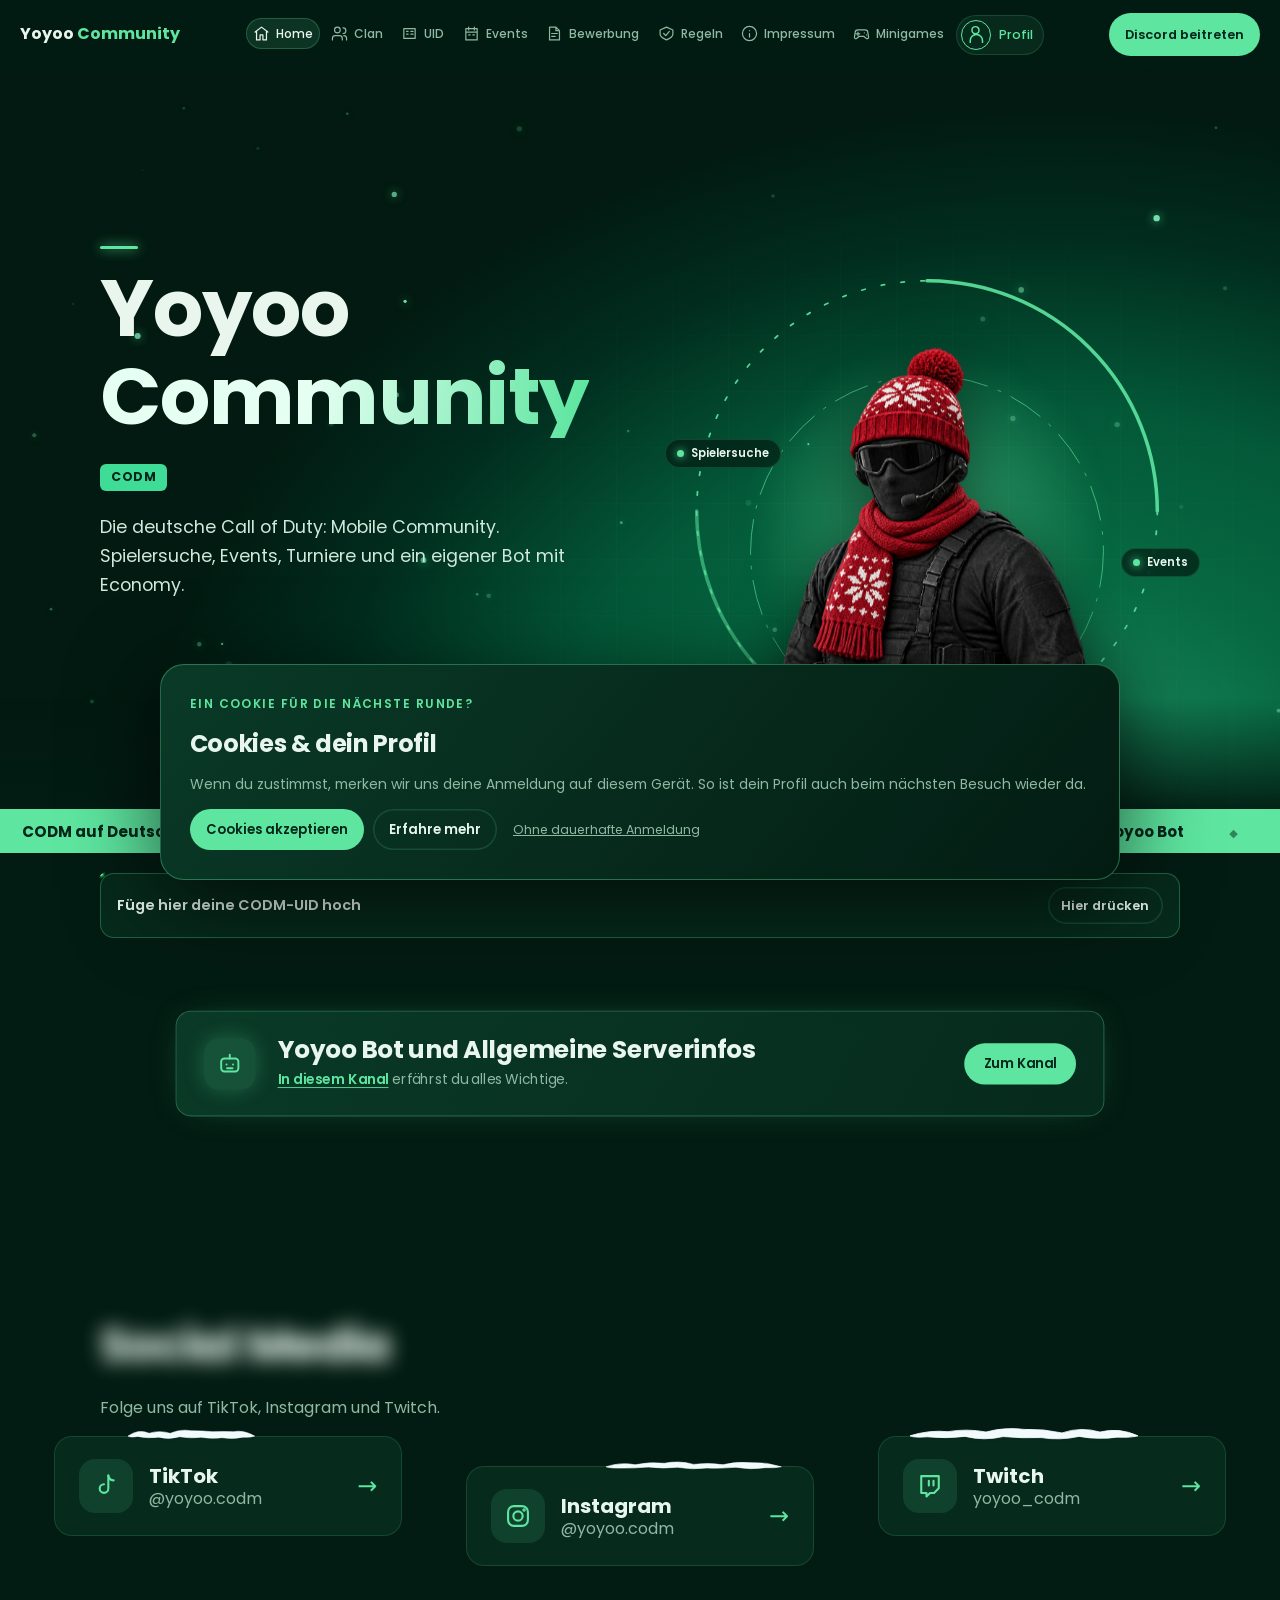
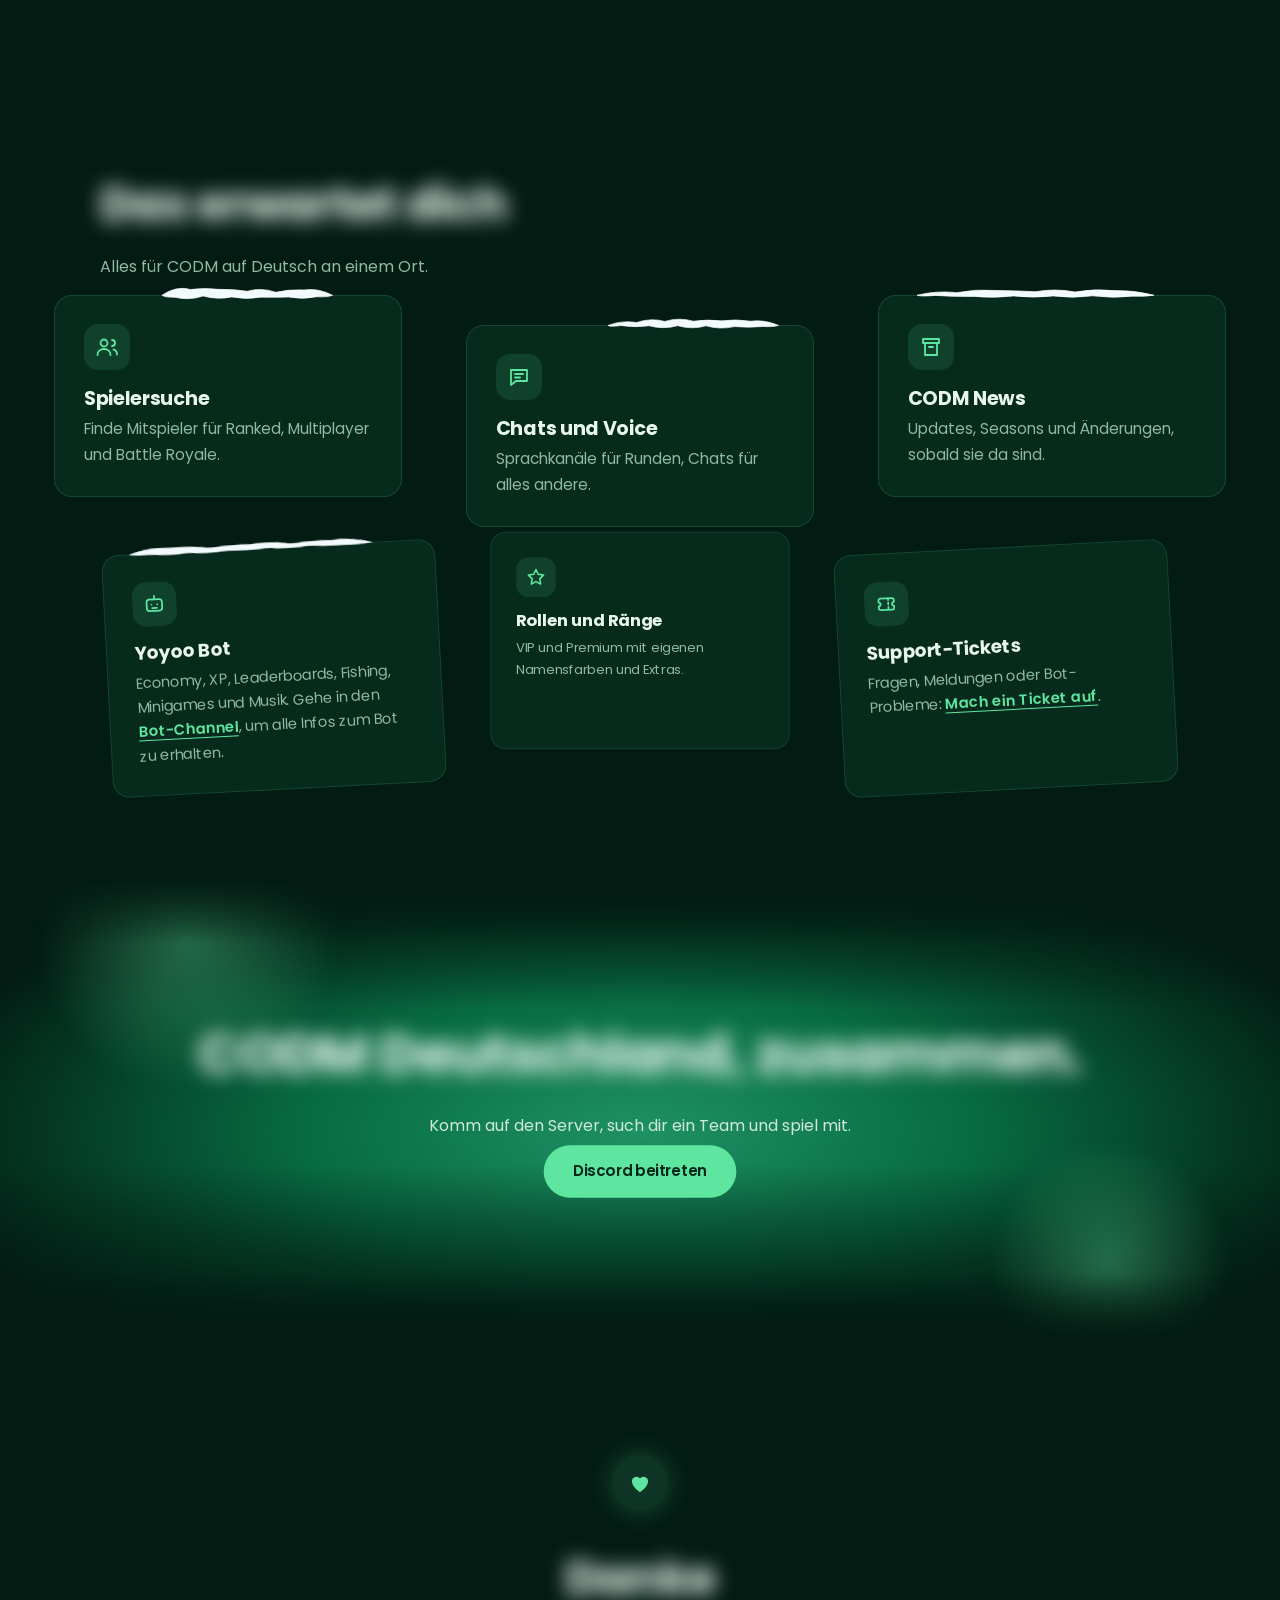
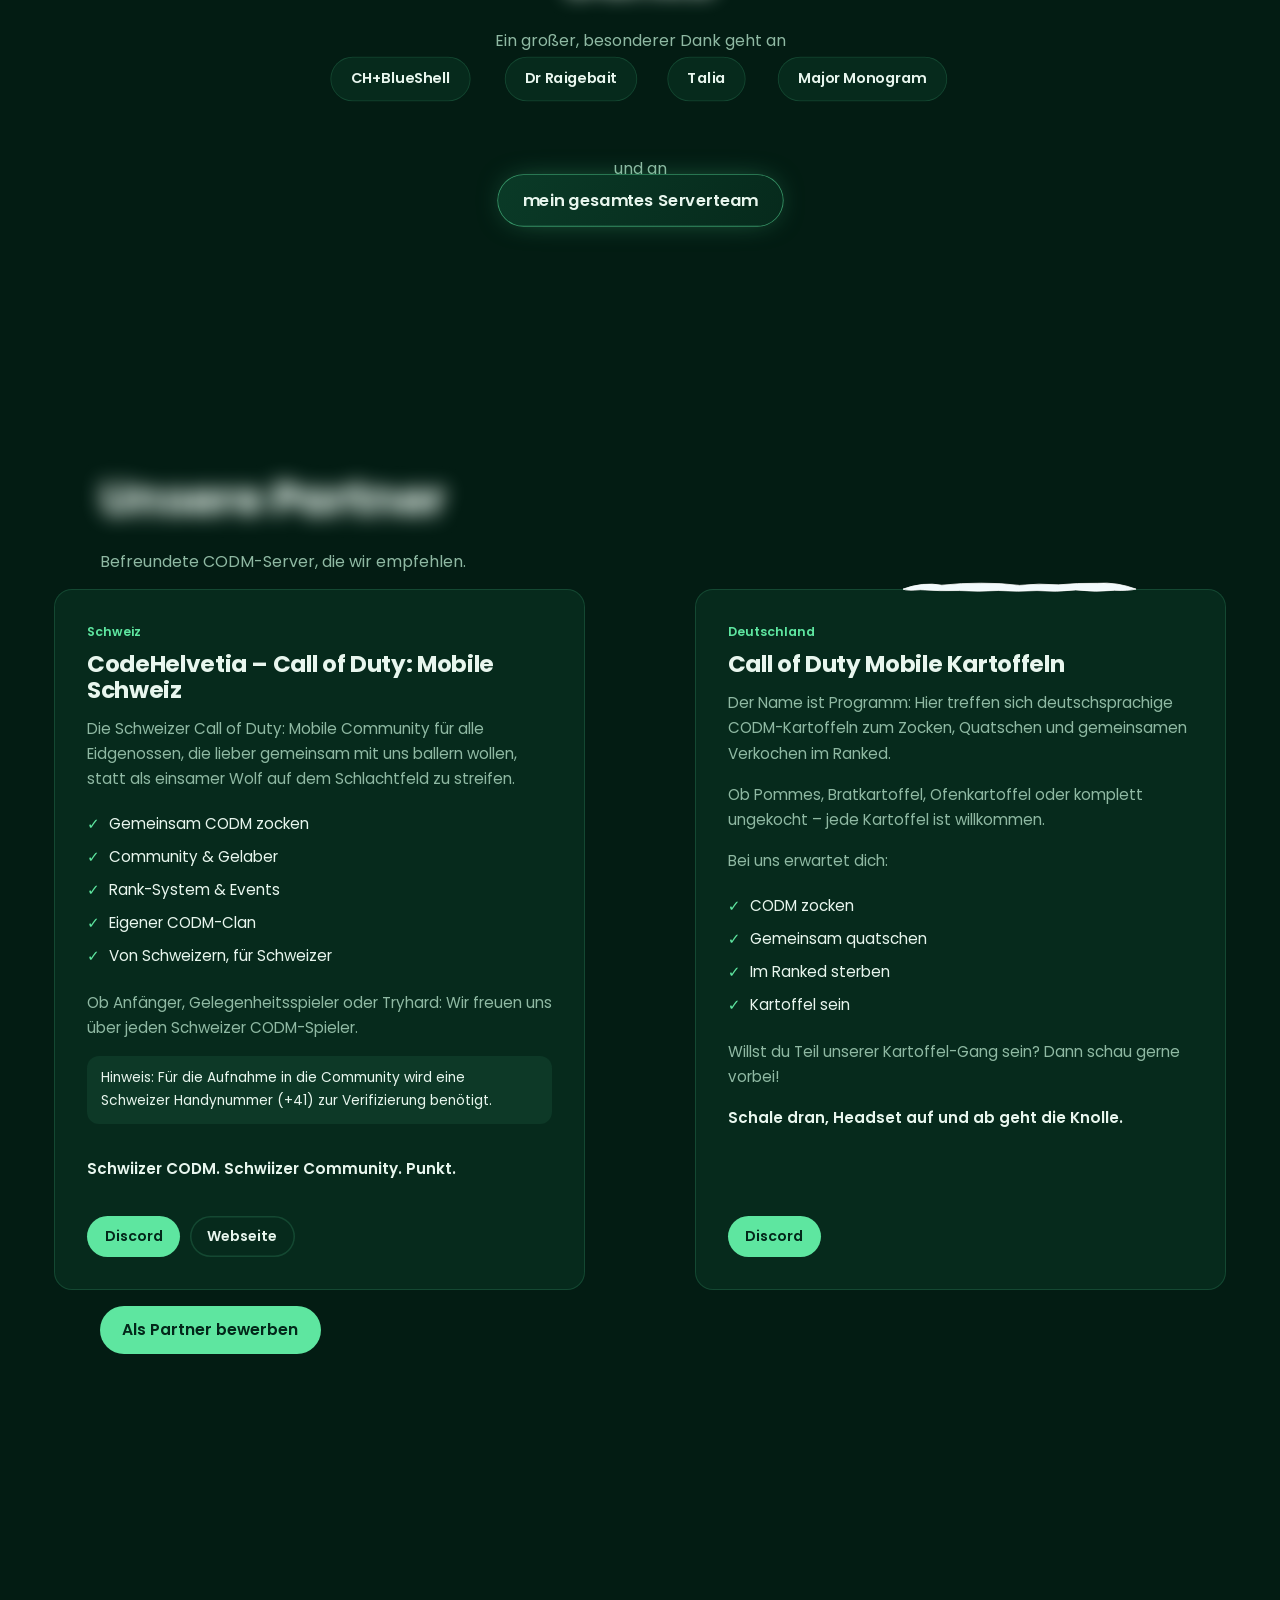
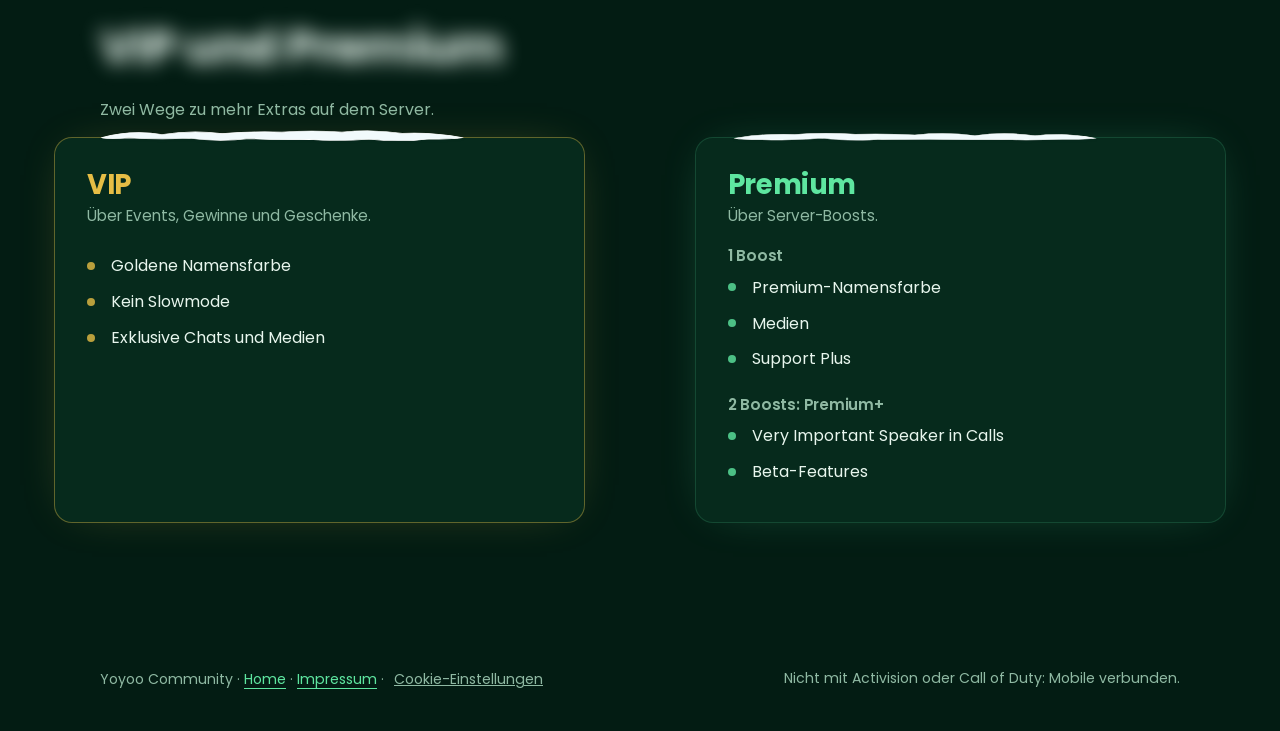
==== commit dcbd9920: "Add files via upload" ====
--- a/index.html
+++ b/index.html
@@ -20,7 +20,7 @@
 <link rel="preconnect" href="https://fonts.gstatic.com" crossorigin>
 <link href="https://fonts.googleapis.com/css2?family=Poppins:wght@400;500;600;700&display=swap" rel="stylesheet">
 <link rel="stylesheet" href="website.css?v=20261025-cookie-mobile-1">
-<style id="compact-header-critical">@media(max-width:1119px){header.nav .brand,header.nav .discord-link,header.nav .site-legal{display:none!important}header.nav .wrap{padding-block:.45rem!important;gap:0!important}header.nav .wrap>nav{flex:1 1 100%;order:0;min-width:0}header.nav ul{display:flex!important;margin:0;padding:.1rem 0;gap:.2rem;overflow-x:auto}header.nav ul a,header.nav ul .account-nav{white-space:nowrap;font-size:.8rem;padding:.4rem .6rem}}.season-control{position:relative!important;display:flex;justify-content:flex-end;align-items:center;padding:.6rem 0;margin-block:0;min-height:52px;z-index:16}.season-control #hwToggle{position:static!important;inset:auto!important;margin:0!important;transform:none!important;translate:none!important;opacity:1!important;pointer-events:auto!important;max-width:100%}</style><link rel="stylesheet" href="uid.css?v=home-uid-notice-1"><link rel="stylesheet" href="winter.css?v=20261031-3"><script src="winter.js?v=20261031-3" defer></script><link rel="stylesheet" href="community-profile.css?v=20261101-header-fix-2"></head><body class="home"><div class="progress" id="progress" aria-hidden="true"></div><header class="nav"><div class="wrap"><a class="brand" href="index.html">Yoyoo <b>Community</b></a><nav aria-label="Hauptnavigation"><ul><li><a href="index.html" class="on" aria-current="page">Home</a></li><li><a href="clan.html">Clan</a></li><li><a href="uid.html">UID</a></li><li><a href="events.html">Events</a></li><li><a href="bewerbung.html">Bewerbung</a></li><li><a href="regeln.html">Regeln</a></li><li><a href="impressum.html">Impressum</a></li><li><a href="minigames.html">Minigames</a></li><li><button type="button" class="account-nav" id="account-open" aria-haspopup="dialog" aria-controls="account-dialog">Profil</button></li></ul></nav><a class="btn discord-link" href="https://discord.gg/yoyoo-codm" target="_blank" rel="noopener">Discord beitreten</a></div></header><main id="top">  <div class="hero" id="hero">
+<style id="compact-header-critical">@media(max-width:1119px){header.nav .brand,header.nav .discord-link,header.nav .site-legal{display:none!important}header.nav .wrap{padding-block:.45rem!important;gap:0!important}header.nav .wrap>nav{flex:1 1 100%;order:0;min-width:0}header.nav ul{display:flex!important;margin:0;padding:.1rem 0;gap:.2rem;overflow-x:auto}header.nav ul a,header.nav ul .account-nav{white-space:nowrap;font-size:.8rem;padding:.4rem .6rem}}.season-control{position:relative!important;display:flex;justify-content:flex-end;align-items:center;padding:.6rem 0;margin-block:0;min-height:52px;z-index:16}.season-control #hwToggle{position:static!important;inset:auto!important;margin:0!important;transform:none!important;translate:none!important;opacity:1!important;pointer-events:auto!important;max-width:100%}</style><link rel="stylesheet" href="uid.css?v=home-uid-notice-1"><link rel="stylesheet" href="winter.css?v=20261031-3"><script src="winter.js?v=20261031-3" defer></script><link rel="stylesheet" href="community-profile.css?v=20261101-mobile-menu-3"></head><body class="home"><div class="progress" id="progress" aria-hidden="true"></div><header class="nav"><div class="wrap"><a class="brand" href="index.html">Yoyoo <b>Community</b></a><nav aria-label="Hauptnavigation"><ul><li><a href="index.html" class="on" aria-current="page">Home</a></li><li><a href="clan.html">Clan</a></li><li><a href="uid.html">UID</a></li><li><a href="events.html">Events</a></li><li><a href="bewerbung.html">Bewerbung</a></li><li><a href="regeln.html">Regeln</a></li><li><a href="impressum.html">Impressum</a></li><li><a href="minigames.html">Minigames</a></li><li><button type="button" class="account-nav" id="account-open" aria-haspopup="dialog" aria-controls="account-dialog">Profil</button></li></ul></nav><a class="btn discord-link" href="https://discord.gg/yoyoo-codm" target="_blank" rel="noopener">Discord beitreten</a></div></header><main id="top">  <div class="hero" id="hero">
     <canvas id="fx" aria-hidden="true"></canvas>
     <div class="grid-bg" aria-hidden="true" data-par="-0.14" data-top></div>
     <div class="wrap">
@@ -238,4 +238,4 @@
 <form id="account-code-form" hidden><p>Prüfe dein Postfach und den Spam-Ordner. Gib den Code aus der E-Mail ein.</p><label for="account-code">Bestätigungscode</label><input id="account-code" type="text" inputmode="numeric" autocomplete="one-time-code" pattern="[0-9]{6,10}" minlength="6" maxlength="10" required><button class="btn" type="submit">Code bestätigen</button><button class="btn ghost" type="button" id="account-resend">Code erneut senden</button><button class="btn ghost" type="button" id="account-change">E-Mail ändern</button></form>
 <div id="account-profile" hidden><h3 id="account-greeting">Willkommen in deinem Profil!</h3><form id="account-username-form"><label for="account-username">Benutzername</label><input id="account-username" autocomplete="nickname" minlength="3" maxlength="24" required aria-describedby="username-hint"><p id="username-hint">3–24 Zeichen. Dein Anzeigename muss nicht einzigartig sein.</p><button class="btn" type="submit">Benutzernamen speichern</button></form><p>Du bist angemeldet als <strong id="account-email-display"></strong>.</p><p id="account-discord-status"></p><button class="btn" type="button" id="account-discord-link">Discord verbinden</button><p><a href="uid.html">Meine CODM-UID verwalten</a></p><button class="btn ghost" type="button" id="account-logout">Abmelden</button><p id="account-delete-note">Das Löschen entfernt dein Konto und deinen UID-Eintrag dauerhaft.</p><button class="btn ghost account-delete-btn" type="button" id="account-delete" aria-describedby="account-delete-note">Konto dauerhaft löschen</button></div>
 <p id="account-status" role="status" aria-live="polite"></p>
-</dialog><script src="cookies.js"></script><script src="account-config.js"></script><script src="supabase.min.js"></script><script src="account.js?v=20261101-profile-1"></script><aside class="cookie-banner" id="cookie-banner" aria-labelledby="cookie-heading" hidden><img src="cookie-soldat.png" alt="Ein Soldat hält einen Teller mit Cookies" class="cookie-character" width="1024" height="1536"><div class="cookie-copy"><span class="community-eyebrow">Ein Cookie für die nächste Runde?</span><h2 id="cookie-heading">Cookies &amp; dein Profil</h2><p>Wenn du zustimmst, merken wir uns deine Anmeldung auf diesem Gerät. So ist dein Profil auch beim nächsten Besuch wieder da.</p><div class="cookie-buttons"><button type="button" class="btn" id="cookie-accept">Cookies akzeptieren</button><button type="button" class="btn ghost" id="cookie-more" aria-controls="cookie-details" aria-expanded="false">Erfahre mehr</button><button type="button" class="cookie-session-only" id="cookie-decline">Ohne dauerhafte Anmeldung</button></div><div id="cookie-details" hidden><h3>Welche Daten speichern wir?</h3><p>Ein Cookie merkt sich deine Auswahl für 180 Tage. Nach deiner Zustimmung speichern wir die Anmeldeschlüssel und deren Ablaufzeit im lokalen Browserspeicher (Local Storage), damit deine Sitzung erneuert werden kann. Deine E-Mail-Adresse und dein Benutzername werden als Teil des Profils zwischengespeichert. Es wird kein Passwort gespeichert.</p><p>Dein Benutzername wird außerdem in deinem Supabase-Konto gespeichert. Ein hochgeladenes Profilbild wird verkleinert in deinem Konto gespeichert und bei der Kontolöschung entfernt. Ohne Zustimmung bleibt die Anmeldung nur in diesem Tab bis zum Schließen des Tabs erhalten. Für die Discord-Anmeldung werden kurzlebige PKCE-Zwischendaten im Tab-Speicher und lokalen Browserspeicher sowie als SameSite-Cookie auf yoyoo-community.com abgelegt. Die Cookie-Kopie läuft nach fünf Minuten ab und wird nach dem Rücksprung entfernt. Nach Verknüpfung wird auch deine Discord-Identität im Profil angezeigt. Bei Veröffentlichung deiner UID werden Discord-Benutzername und UID öffentlich in der UID-Liste gespeichert. Die Website verwendet hierfür keine Werbe- oder Tracking-Cookies.</p><p>Über „Cookie-Einstellungen“ im Footer kannst du deine Auswahl jederzeit ändern. Beim Abmelden löschen wir die gespeicherte Anmeldung auf diesem Gerät. Bei einem Widerruf wird die dauerhafte Speicherung gelöscht; die aktuelle Sitzung bleibt bis zum Neuladen bestehen. Nach dem Schließen des Tabs oder auf anderen Geräten ist eine neue Anmeldung nötig.</p><a href="impressum.html">Kontakt &amp; Impressum</a></div></div></aside><script src="profile-uid.js?v=home-uid-guests-1"></script><script src="minigames.js?v=20261026-boardfx-3" defer></script><script src="community-profile.js?v=20261101-profile-1"></script></body></html>+</dialog><script src="cookies.js"></script><script src="account-config.js"></script><script src="supabase.min.js"></script><script src="account.js?v=20261101-profile-1"></script><aside class="cookie-banner" id="cookie-banner" aria-labelledby="cookie-heading" hidden><img src="cookie-soldat.png" alt="Ein Soldat hält einen Teller mit Cookies" class="cookie-character" width="1024" height="1536"><div class="cookie-copy"><span class="community-eyebrow">Ein Cookie für die nächste Runde?</span><h2 id="cookie-heading">Cookies &amp; dein Profil</h2><p>Wenn du zustimmst, merken wir uns deine Anmeldung auf diesem Gerät. So ist dein Profil auch beim nächsten Besuch wieder da.</p><div class="cookie-buttons"><button type="button" class="btn" id="cookie-accept">Cookies akzeptieren</button><button type="button" class="btn ghost" id="cookie-more" aria-controls="cookie-details" aria-expanded="false">Erfahre mehr</button><button type="button" class="cookie-session-only" id="cookie-decline">Ohne dauerhafte Anmeldung</button></div><div id="cookie-details" hidden><h3>Welche Daten speichern wir?</h3><p>Ein Cookie merkt sich deine Auswahl für 180 Tage. Nach deiner Zustimmung speichern wir die Anmeldeschlüssel und deren Ablaufzeit im lokalen Browserspeicher (Local Storage), damit deine Sitzung erneuert werden kann. Deine E-Mail-Adresse und dein Benutzername werden als Teil des Profils zwischengespeichert. Es wird kein Passwort gespeichert.</p><p>Dein Benutzername wird außerdem in deinem Supabase-Konto gespeichert. Ein hochgeladenes Profilbild wird verkleinert in deinem Konto gespeichert und bei der Kontolöschung entfernt. Ohne Zustimmung bleibt die Anmeldung nur in diesem Tab bis zum Schließen des Tabs erhalten. Für die Discord-Anmeldung werden kurzlebige PKCE-Zwischendaten im Tab-Speicher und lokalen Browserspeicher sowie als SameSite-Cookie auf yoyoo-community.com abgelegt. Die Cookie-Kopie läuft nach fünf Minuten ab und wird nach dem Rücksprung entfernt. Nach Verknüpfung wird auch deine Discord-Identität im Profil angezeigt. Bei Veröffentlichung deiner UID werden Discord-Benutzername und UID öffentlich in der UID-Liste gespeichert. Die Website verwendet hierfür keine Werbe- oder Tracking-Cookies.</p><p>Über „Cookie-Einstellungen“ im Footer kannst du deine Auswahl jederzeit ändern. Beim Abmelden löschen wir die gespeicherte Anmeldung auf diesem Gerät. Bei einem Widerruf wird die dauerhafte Speicherung gelöscht; die aktuelle Sitzung bleibt bis zum Neuladen bestehen. Nach dem Schließen des Tabs oder auf anderen Geräten ist eine neue Anmeldung nötig.</p><a href="impressum.html">Kontakt &amp; Impressum</a></div></div></aside><script src="profile-uid.js?v=home-uid-guests-1"></script><script src="minigames.js?v=20261026-boardfx-3" defer></script><script src="community-profile.js?v=20261101-mobile-menu-3"></script></body></html>
--- a/community-profile.css
+++ b/community-profile.css
@@ -1,4 +1,5 @@
 .community-icon{width:21px;height:21px;flex:none;fill:none;stroke:currentColor;stroke-width:1.7;stroke-linecap:round;stroke-linejoin:round;vertical-align:middle}
+.mobile-menu-toggle{display:none}
 header.nav nav a{display:inline-flex;align-items:center;gap:6px}header.nav nav a .community-icon{width:17px;height:17px}
 header.nav .wrap{width:min(1480px,100% - 2.5rem);gap:16px}header.nav nav{min-width:0}header.nav ul{gap:4px}header.nav .brand{white-space:nowrap;font-size:1rem}header.nav .discord-link{font-size:.8rem;padding:.7rem 1rem;white-space:nowrap}
 header.nav ul #account-open{display:inline-flex;align-items:center;gap:8px;padding:4px 10px 4px 4px;max-width:195px}#account-open[aria-current=page]{box-shadow:0 0 0 1px var(--mint)}
@@ -19,3 +20,11 @@
 @media(min-width:1120px) and (max-width:1380px){header.nav ul a{font-size:.75rem;padding:.35rem .45rem}}
 @media(max-width:1119px){header.nav .wrap>nav ul{flex-wrap:wrap!important;overflow-x:visible!important;justify-content:center;row-gap:5px!important}header.nav ul a{font-size:.75rem!important;padding:.4rem .5rem!important}header.nav nav a .community-icon{width:16px;height:16px}header.nav .wrap{padding-inline:10px}.profile-shell{padding-top:24px}}
 @media(max-width:680px){.profile-shell{padding:22px 14px 40px;width:100%}.profile-heading{margin-bottom:20px}.profile-heading p{font-size:.85rem}.community-card{padding:18px 16px;border-radius:12px}.community-card-heading{gap:12px}.profile-connections{grid-template-columns:1fr;gap:0}.profile-avatar-editor{align-items:flex-start;gap:14px}.profile-avatar-preview{width:60px;height:60px}#account-username-form{grid-template-columns:1fr;gap:6px}#account-username-form .btn{grid-column:1;grid-row:4;justify-self:stretch;margin-top:8px}#account-username-form #username-hint{grid-row:3}.profile-action-row{grid-template-columns:1fr;gap:14px}.profile-action-row>div{border-left:0;border-top:1px solid var(--line);padding:14px 0 0}.profile-action-row>#account-logout{justify-self:start}.profile-inline .btn{min-height:44px}.profile-inline #account-entry,.profile-inline #account-code-form{padding:20px 16px}header.nav ul #account-open{font-size:.75rem}.nav-profile-name{max-width:100px}}
+@media(max-width:680px){
+  header.nav .mobile-menu-toggle{display:flex;align-items:center;gap:12px;width:100%;min-height:44px;padding:6px 8px;border:0;background:transparent;color:var(--text);font:600 .9rem var(--font);text-align:left;cursor:pointer}
+  .mobile-menu-current{flex:1;min-width:0;overflow:hidden;text-overflow:ellipsis;white-space:nowrap;color:var(--mint);font-size:.8rem;font-weight:500}
+  .mobile-menu-arrow{width:22px;height:22px;flex:none;fill:none;stroke:var(--mint);stroke-width:2;stroke-linecap:round;stroke-linejoin:round}
+  .mobile-menu-expanded .mobile-menu-arrow{transform:rotate(180deg)}
+  header.nav .wrap>nav.mobile-menu-ready:not(.mobile-menu-expanded) ul{display:none!important}
+  header.nav .wrap>nav.mobile-menu-expanded ul{max-height:calc(100dvh - 80px);overflow-y:auto!important;padding-block:8px!important;border-top:1px solid var(--line)}
+}
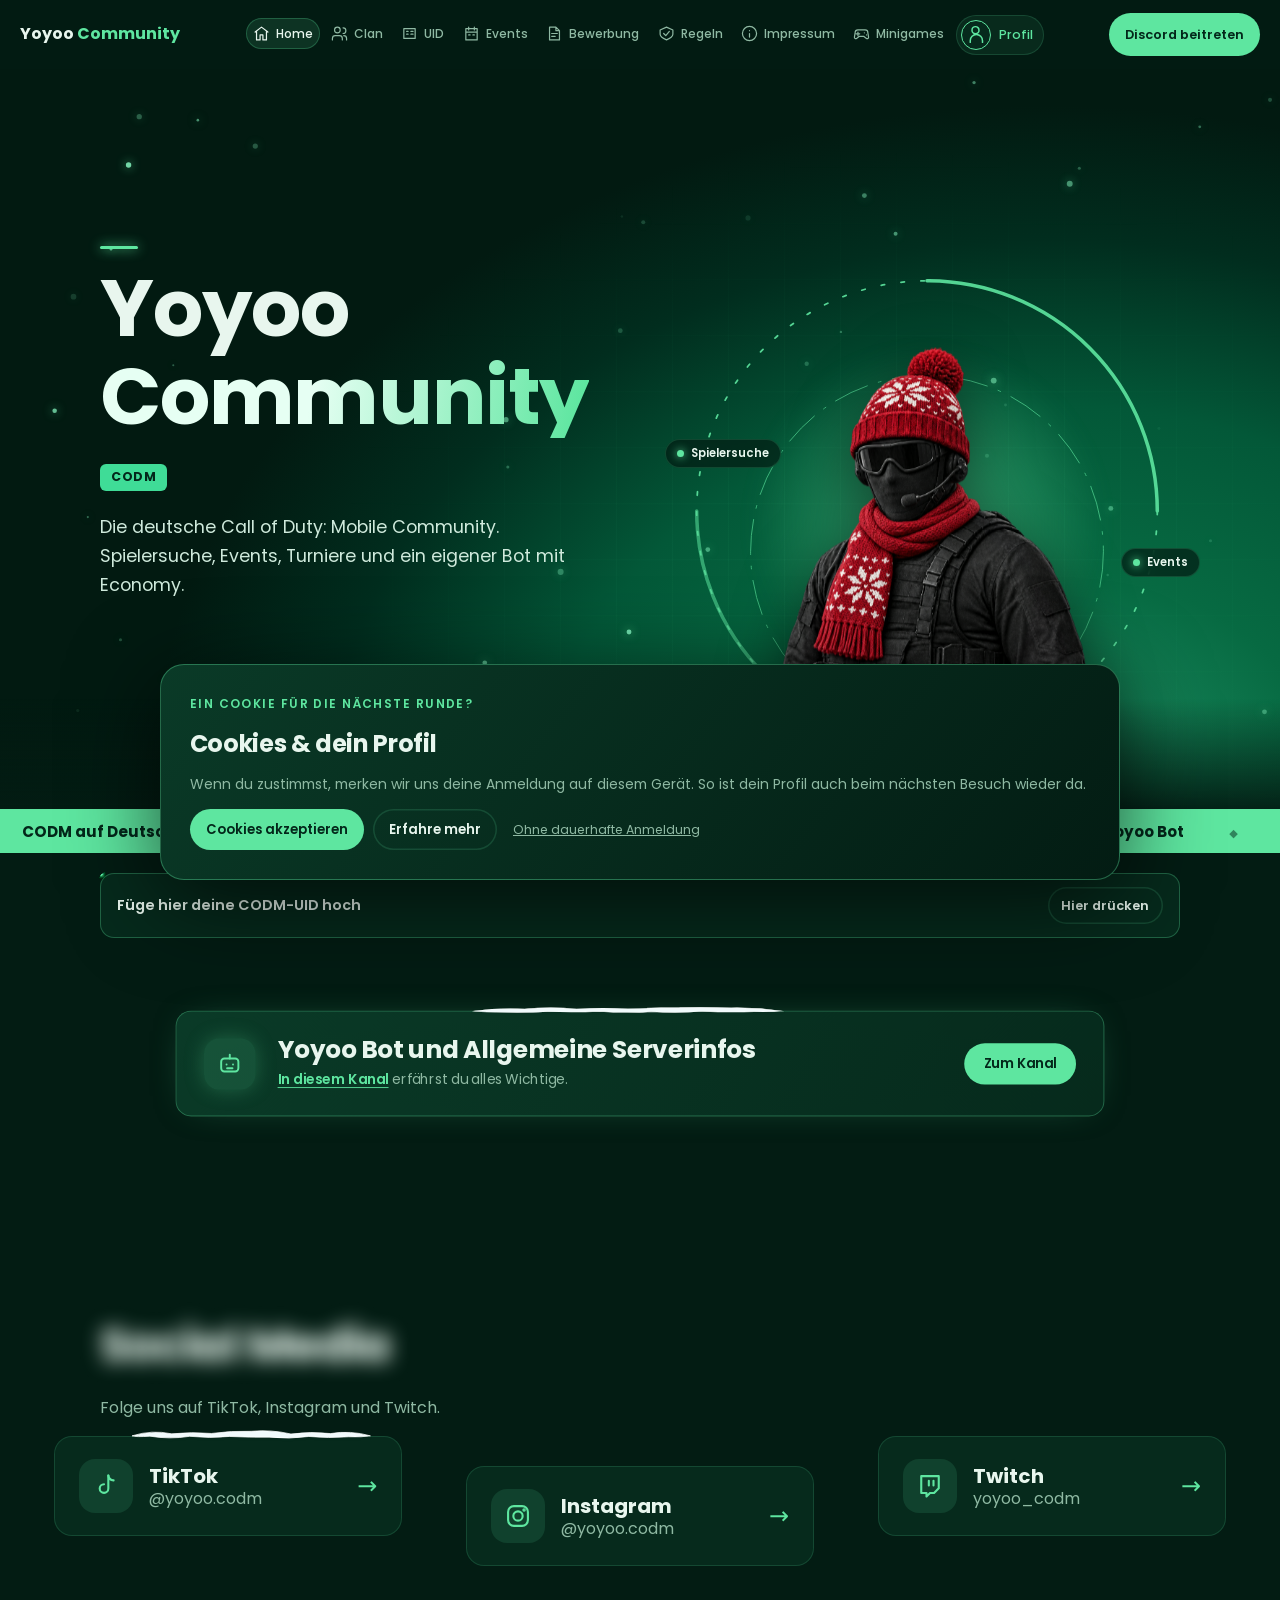
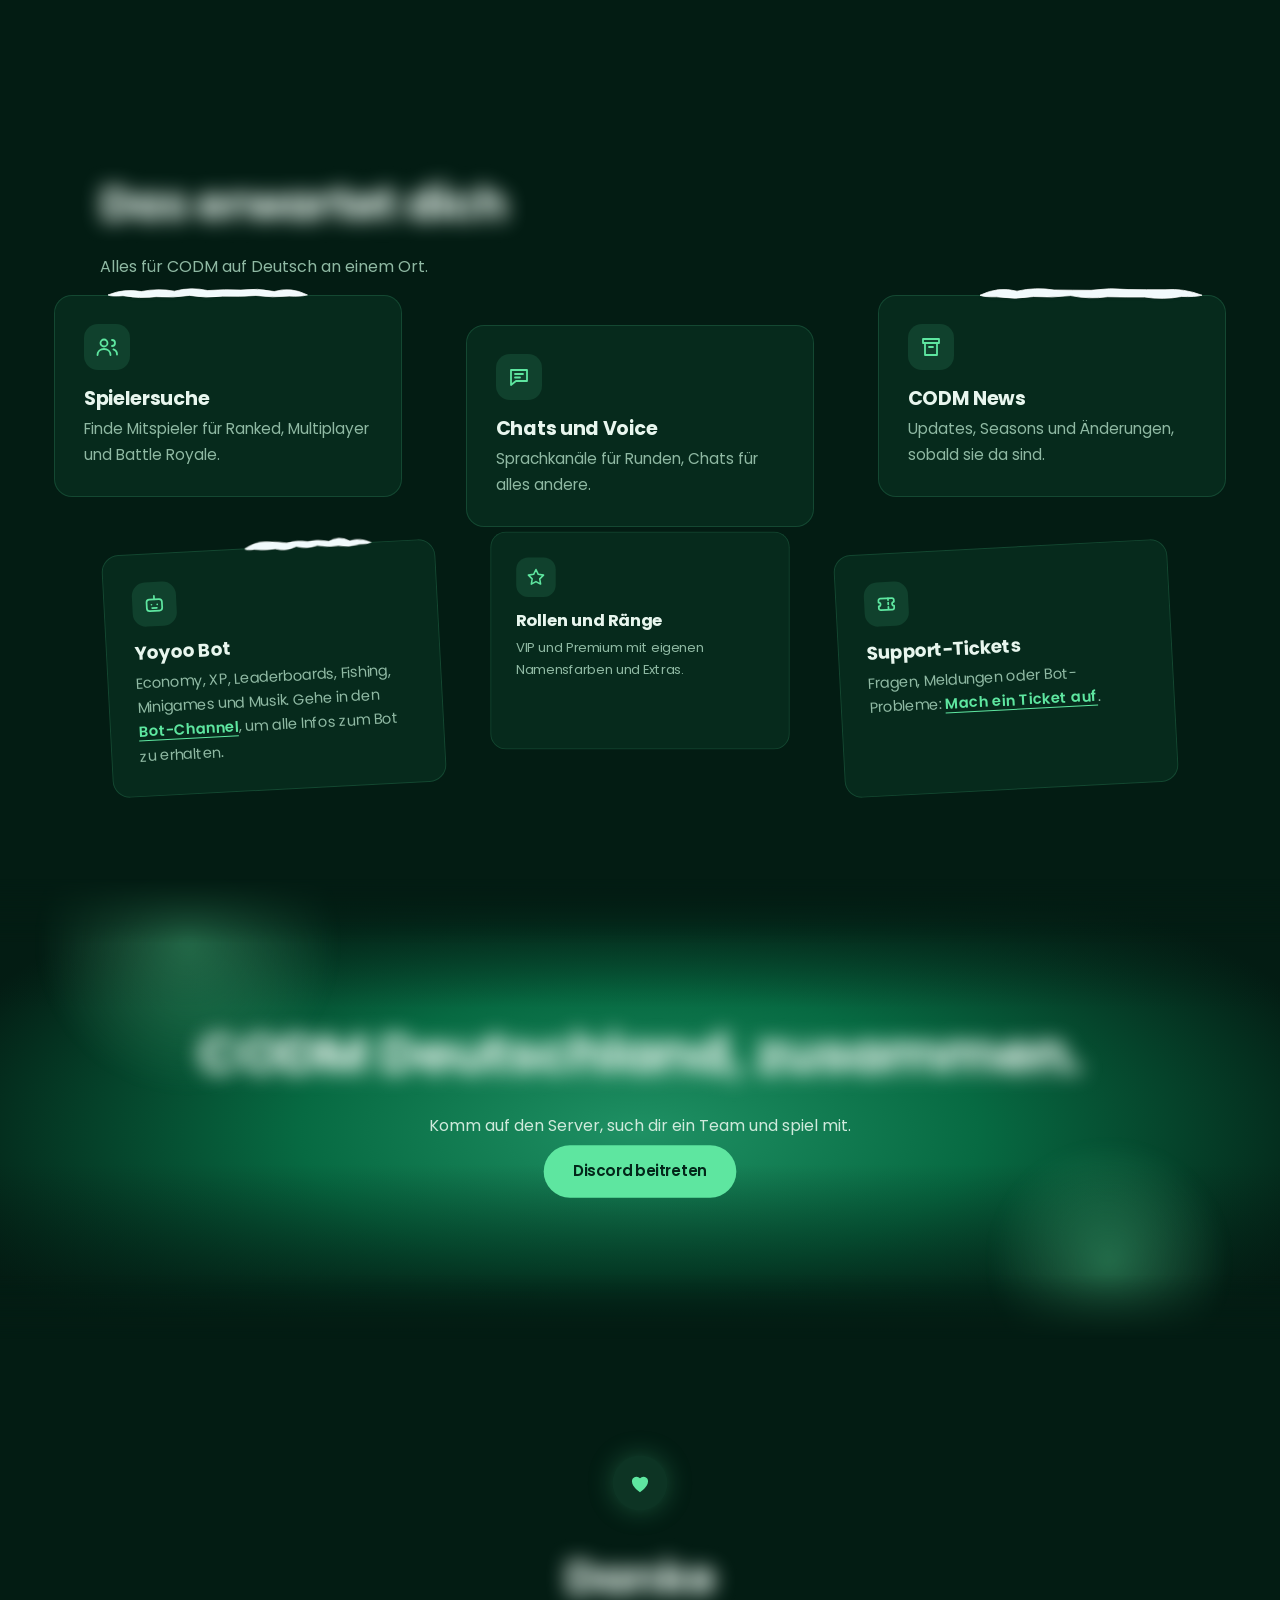
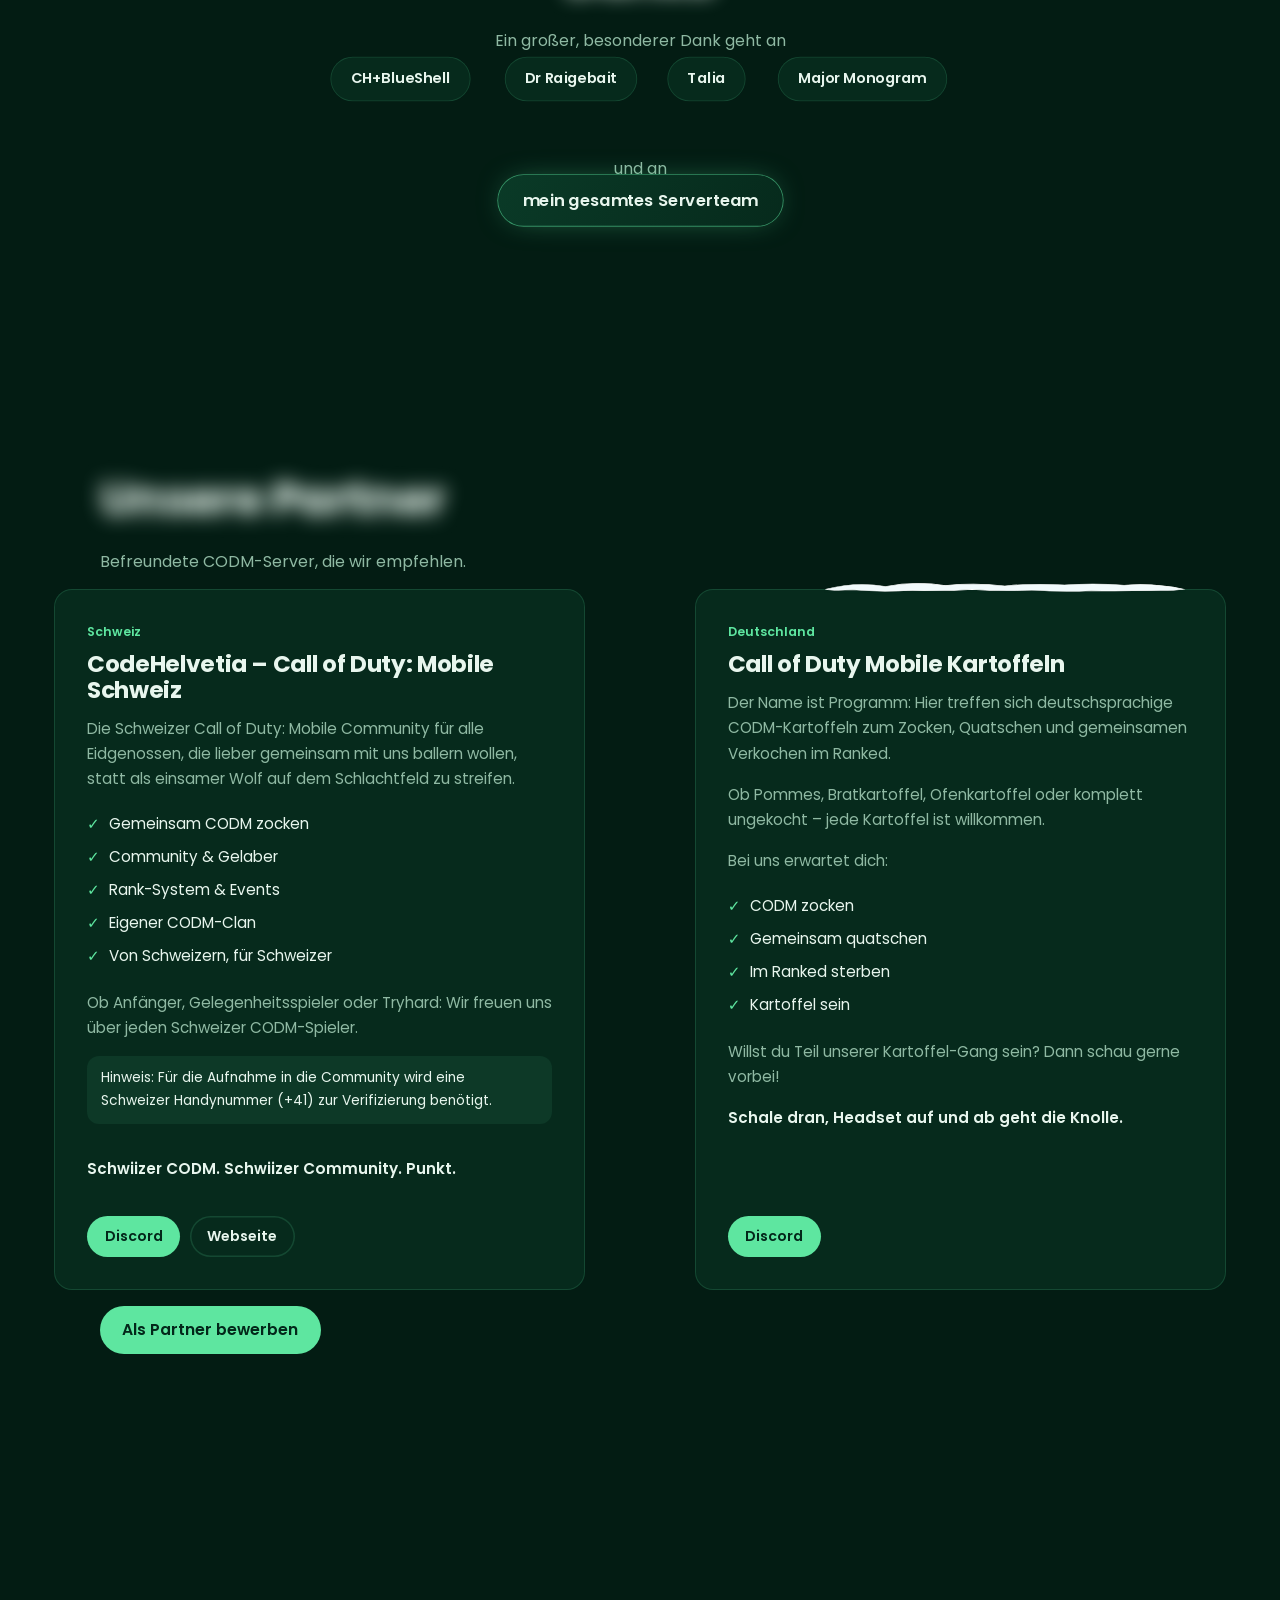
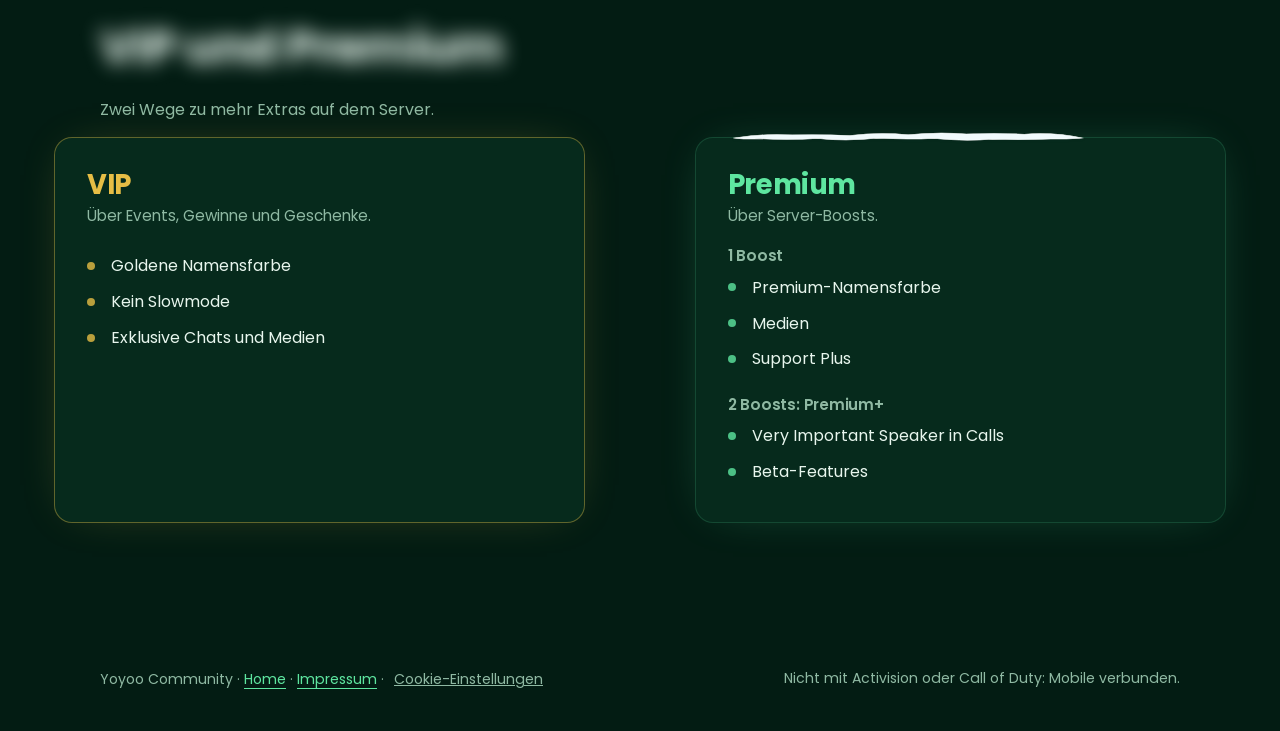
==== commit 601b7395: "Add files via upload" ====
--- a/index.html
+++ b/index.html
@@ -20,7 +20,7 @@
 <link rel="preconnect" href="https://fonts.gstatic.com" crossorigin>
 <link href="https://fonts.googleapis.com/css2?family=Poppins:wght@400;500;600;700&display=swap" rel="stylesheet">
 <link rel="stylesheet" href="website.css?v=20261025-cookie-mobile-1">
-<style id="compact-header-critical">@media(max-width:1119px){header.nav .brand,header.nav .discord-link,header.nav .site-legal{display:none!important}header.nav .wrap{padding-block:.45rem!important;gap:0!important}header.nav .wrap>nav{flex:1 1 100%;order:0;min-width:0}header.nav ul{display:flex!important;margin:0;padding:.1rem 0;gap:.2rem;overflow-x:auto}header.nav ul a,header.nav ul .account-nav{white-space:nowrap;font-size:.8rem;padding:.4rem .6rem}}.season-control{position:relative!important;display:flex;justify-content:flex-end;align-items:center;padding:.6rem 0;margin-block:0;min-height:52px;z-index:16}.season-control #hwToggle{position:static!important;inset:auto!important;margin:0!important;transform:none!important;translate:none!important;opacity:1!important;pointer-events:auto!important;max-width:100%}</style><link rel="stylesheet" href="uid.css?v=home-uid-notice-1"><link rel="stylesheet" href="winter.css?v=20261031-3"><script src="winter.js?v=20261031-3" defer></script><link rel="stylesheet" href="community-profile.css?v=20261101-mobile-menu-3"></head><body class="home"><div class="progress" id="progress" aria-hidden="true"></div><header class="nav"><div class="wrap"><a class="brand" href="index.html">Yoyoo <b>Community</b></a><nav aria-label="Hauptnavigation"><ul><li><a href="index.html" class="on" aria-current="page">Home</a></li><li><a href="clan.html">Clan</a></li><li><a href="uid.html">UID</a></li><li><a href="events.html">Events</a></li><li><a href="bewerbung.html">Bewerbung</a></li><li><a href="regeln.html">Regeln</a></li><li><a href="impressum.html">Impressum</a></li><li><a href="minigames.html">Minigames</a></li><li><button type="button" class="account-nav" id="account-open" aria-haspopup="dialog" aria-controls="account-dialog">Profil</button></li></ul></nav><a class="btn discord-link" href="https://discord.gg/yoyoo-codm" target="_blank" rel="noopener">Discord beitreten</a></div></header><main id="top">  <div class="hero" id="hero">
+<style id="compact-header-critical">@media(max-width:1119px){header.nav .brand,header.nav .discord-link,header.nav .site-legal{display:none!important}header.nav .wrap{padding-block:.45rem!important;gap:0!important}header.nav .wrap>nav{flex:1 1 100%;order:0;min-width:0}header.nav ul{display:flex!important;margin:0;padding:.1rem 0;gap:.2rem;overflow-x:auto}header.nav ul a,header.nav ul .account-nav{white-space:nowrap;font-size:.8rem;padding:.4rem .6rem}}.season-control{position:relative!important;display:flex;justify-content:flex-end;align-items:center;padding:.6rem 0;margin-block:0;min-height:52px;z-index:16}.season-control #hwToggle{position:static!important;inset:auto!important;margin:0!important;transform:none!important;translate:none!important;opacity:1!important;pointer-events:auto!important;max-width:100%}</style><link rel="stylesheet" href="uid.css?v=home-uid-notice-1"><link rel="stylesheet" href="winter.css?v=20261031-3"><script src="winter.js?v=20261031-3" defer></script><link rel="stylesheet" href="community-profile.css?v=20261101-mobile-animation-4"></head><body class="home"><div class="progress" id="progress" aria-hidden="true"></div><header class="nav"><div class="wrap"><a class="brand" href="index.html">Yoyoo <b>Community</b></a><nav aria-label="Hauptnavigation"><ul><li><a href="index.html" class="on" aria-current="page">Home</a></li><li><a href="clan.html">Clan</a></li><li><a href="uid.html">UID</a></li><li><a href="events.html">Events</a></li><li><a href="bewerbung.html">Bewerbung</a></li><li><a href="regeln.html">Regeln</a></li><li><a href="impressum.html">Impressum</a></li><li><a href="minigames.html">Minigames</a></li><li><button type="button" class="account-nav" id="account-open" aria-haspopup="dialog" aria-controls="account-dialog">Profil</button></li></ul></nav><a class="btn discord-link" href="https://discord.gg/yoyoo-codm" target="_blank" rel="noopener">Discord beitreten</a></div></header><main id="top">  <div class="hero" id="hero">
     <canvas id="fx" aria-hidden="true"></canvas>
     <div class="grid-bg" aria-hidden="true" data-par="-0.14" data-top></div>
     <div class="wrap">
@@ -238,4 +238,4 @@
 <form id="account-code-form" hidden><p>Prüfe dein Postfach und den Spam-Ordner. Gib den Code aus der E-Mail ein.</p><label for="account-code">Bestätigungscode</label><input id="account-code" type="text" inputmode="numeric" autocomplete="one-time-code" pattern="[0-9]{6,10}" minlength="6" maxlength="10" required><button class="btn" type="submit">Code bestätigen</button><button class="btn ghost" type="button" id="account-resend">Code erneut senden</button><button class="btn ghost" type="button" id="account-change">E-Mail ändern</button></form>
 <div id="account-profile" hidden><h3 id="account-greeting">Willkommen in deinem Profil!</h3><form id="account-username-form"><label for="account-username">Benutzername</label><input id="account-username" autocomplete="nickname" minlength="3" maxlength="24" required aria-describedby="username-hint"><p id="username-hint">3–24 Zeichen. Dein Anzeigename muss nicht einzigartig sein.</p><button class="btn" type="submit">Benutzernamen speichern</button></form><p>Du bist angemeldet als <strong id="account-email-display"></strong>.</p><p id="account-discord-status"></p><button class="btn" type="button" id="account-discord-link">Discord verbinden</button><p><a href="uid.html">Meine CODM-UID verwalten</a></p><button class="btn ghost" type="button" id="account-logout">Abmelden</button><p id="account-delete-note">Das Löschen entfernt dein Konto und deinen UID-Eintrag dauerhaft.</p><button class="btn ghost account-delete-btn" type="button" id="account-delete" aria-describedby="account-delete-note">Konto dauerhaft löschen</button></div>
 <p id="account-status" role="status" aria-live="polite"></p>
-</dialog><script src="cookies.js"></script><script src="account-config.js"></script><script src="supabase.min.js"></script><script src="account.js?v=20261101-profile-1"></script><aside class="cookie-banner" id="cookie-banner" aria-labelledby="cookie-heading" hidden><img src="cookie-soldat.png" alt="Ein Soldat hält einen Teller mit Cookies" class="cookie-character" width="1024" height="1536"><div class="cookie-copy"><span class="community-eyebrow">Ein Cookie für die nächste Runde?</span><h2 id="cookie-heading">Cookies &amp; dein Profil</h2><p>Wenn du zustimmst, merken wir uns deine Anmeldung auf diesem Gerät. So ist dein Profil auch beim nächsten Besuch wieder da.</p><div class="cookie-buttons"><button type="button" class="btn" id="cookie-accept">Cookies akzeptieren</button><button type="button" class="btn ghost" id="cookie-more" aria-controls="cookie-details" aria-expanded="false">Erfahre mehr</button><button type="button" class="cookie-session-only" id="cookie-decline">Ohne dauerhafte Anmeldung</button></div><div id="cookie-details" hidden><h3>Welche Daten speichern wir?</h3><p>Ein Cookie merkt sich deine Auswahl für 180 Tage. Nach deiner Zustimmung speichern wir die Anmeldeschlüssel und deren Ablaufzeit im lokalen Browserspeicher (Local Storage), damit deine Sitzung erneuert werden kann. Deine E-Mail-Adresse und dein Benutzername werden als Teil des Profils zwischengespeichert. Es wird kein Passwort gespeichert.</p><p>Dein Benutzername wird außerdem in deinem Supabase-Konto gespeichert. Ein hochgeladenes Profilbild wird verkleinert in deinem Konto gespeichert und bei der Kontolöschung entfernt. Ohne Zustimmung bleibt die Anmeldung nur in diesem Tab bis zum Schließen des Tabs erhalten. Für die Discord-Anmeldung werden kurzlebige PKCE-Zwischendaten im Tab-Speicher und lokalen Browserspeicher sowie als SameSite-Cookie auf yoyoo-community.com abgelegt. Die Cookie-Kopie läuft nach fünf Minuten ab und wird nach dem Rücksprung entfernt. Nach Verknüpfung wird auch deine Discord-Identität im Profil angezeigt. Bei Veröffentlichung deiner UID werden Discord-Benutzername und UID öffentlich in der UID-Liste gespeichert. Die Website verwendet hierfür keine Werbe- oder Tracking-Cookies.</p><p>Über „Cookie-Einstellungen“ im Footer kannst du deine Auswahl jederzeit ändern. Beim Abmelden löschen wir die gespeicherte Anmeldung auf diesem Gerät. Bei einem Widerruf wird die dauerhafte Speicherung gelöscht; die aktuelle Sitzung bleibt bis zum Neuladen bestehen. Nach dem Schließen des Tabs oder auf anderen Geräten ist eine neue Anmeldung nötig.</p><a href="impressum.html">Kontakt &amp; Impressum</a></div></div></aside><script src="profile-uid.js?v=home-uid-guests-1"></script><script src="minigames.js?v=20261026-boardfx-3" defer></script><script src="community-profile.js?v=20261101-mobile-menu-3"></script></body></html>+</dialog><script src="cookies.js"></script><script src="account-config.js"></script><script src="supabase.min.js"></script><script src="account.js?v=20261101-profile-1"></script><aside class="cookie-banner" id="cookie-banner" aria-labelledby="cookie-heading" hidden><img src="cookie-soldat.png" alt="Ein Soldat hält einen Teller mit Cookies" class="cookie-character" width="1024" height="1536"><div class="cookie-copy"><span class="community-eyebrow">Ein Cookie für die nächste Runde?</span><h2 id="cookie-heading">Cookies &amp; dein Profil</h2><p>Wenn du zustimmst, merken wir uns deine Anmeldung auf diesem Gerät. So ist dein Profil auch beim nächsten Besuch wieder da.</p><div class="cookie-buttons"><button type="button" class="btn" id="cookie-accept">Cookies akzeptieren</button><button type="button" class="btn ghost" id="cookie-more" aria-controls="cookie-details" aria-expanded="false">Erfahre mehr</button><button type="button" class="cookie-session-only" id="cookie-decline">Ohne dauerhafte Anmeldung</button></div><div id="cookie-details" hidden><h3>Welche Daten speichern wir?</h3><p>Ein Cookie merkt sich deine Auswahl für 180 Tage. Nach deiner Zustimmung speichern wir die Anmeldeschlüssel und deren Ablaufzeit im lokalen Browserspeicher (Local Storage), damit deine Sitzung erneuert werden kann. Deine E-Mail-Adresse und dein Benutzername werden als Teil des Profils zwischengespeichert. Es wird kein Passwort gespeichert.</p><p>Dein Benutzername wird außerdem in deinem Supabase-Konto gespeichert. Ein hochgeladenes Profilbild wird verkleinert in deinem Konto gespeichert und bei der Kontolöschung entfernt. Ohne Zustimmung bleibt die Anmeldung nur in diesem Tab bis zum Schließen des Tabs erhalten. Für die Discord-Anmeldung werden kurzlebige PKCE-Zwischendaten im Tab-Speicher und lokalen Browserspeicher sowie als SameSite-Cookie auf yoyoo-community.com abgelegt. Die Cookie-Kopie läuft nach fünf Minuten ab und wird nach dem Rücksprung entfernt. Nach Verknüpfung wird auch deine Discord-Identität im Profil angezeigt. Bei Veröffentlichung deiner UID werden Discord-Benutzername und UID öffentlich in der UID-Liste gespeichert. Die Website verwendet hierfür keine Werbe- oder Tracking-Cookies.</p><p>Über „Cookie-Einstellungen“ im Footer kannst du deine Auswahl jederzeit ändern. Beim Abmelden löschen wir die gespeicherte Anmeldung auf diesem Gerät. Bei einem Widerruf wird die dauerhafte Speicherung gelöscht; die aktuelle Sitzung bleibt bis zum Neuladen bestehen. Nach dem Schließen des Tabs oder auf anderen Geräten ist eine neue Anmeldung nötig.</p><a href="impressum.html">Kontakt &amp; Impressum</a></div></div></aside><script src="profile-uid.js?v=home-uid-guests-1"></script><script src="minigames.js?v=20261026-boardfx-3" defer></script><script src="community-profile.js?v=20261101-mobile-animation-4"></script></body></html>
--- a/community-profile.css
+++ b/community-profile.css
@@ -23,8 +23,11 @@
 @media(max-width:680px){
   header.nav .mobile-menu-toggle{display:flex;align-items:center;gap:12px;width:100%;min-height:44px;padding:6px 8px;border:0;background:transparent;color:var(--text);font:600 .9rem var(--font);text-align:left;cursor:pointer}
   .mobile-menu-current{flex:1;min-width:0;overflow:hidden;text-overflow:ellipsis;white-space:nowrap;color:var(--mint);font-size:.8rem;font-weight:500}
-  .mobile-menu-arrow{width:22px;height:22px;flex:none;fill:none;stroke:var(--mint);stroke-width:2;stroke-linecap:round;stroke-linejoin:round}
+  .mobile-menu-arrow{width:22px;height:22px;flex:none;fill:none;stroke:var(--mint);stroke-width:2;stroke-linecap:round;stroke-linejoin:round;transition:transform .45s cubic-bezier(.4,0,.2,1)}
   .mobile-menu-expanded .mobile-menu-arrow{transform:rotate(180deg)}
-  header.nav .wrap>nav.mobile-menu-ready:not(.mobile-menu-expanded) ul{display:none!important}
-  header.nav .wrap>nav.mobile-menu-expanded ul{max-height:calc(100dvh - 80px);overflow-y:auto!important;padding-block:8px!important;border-top:1px solid var(--line)}
+  .mobile-menu-ready .mobile-menu-panel{display:grid;grid-template-rows:0fr;visibility:hidden;pointer-events:none;transition:grid-template-rows .45s cubic-bezier(.4,0,.2,1),visibility 0s .45s}
+  .mobile-menu-ready.mobile-menu-expanded .mobile-menu-panel{grid-template-rows:1fr;visibility:visible;pointer-events:auto;transition:grid-template-rows .45s cubic-bezier(.4,0,.2,1),visibility 0s}
+  .mobile-menu-clip{min-height:0;overflow:hidden}
+  header.nav .wrap>nav.mobile-menu-ready ul{display:flex!important;max-height:calc(100dvh - 80px);overflow-y:auto!important;padding-block:8px!important;border-top:1px solid var(--line)}
 }
+@media(max-width:680px) and (prefers-reduced-motion:reduce){.mobile-menu-ready .mobile-menu-panel,.mobile-menu-ready.mobile-menu-expanded .mobile-menu-panel,.mobile-menu-arrow{transition:none}}
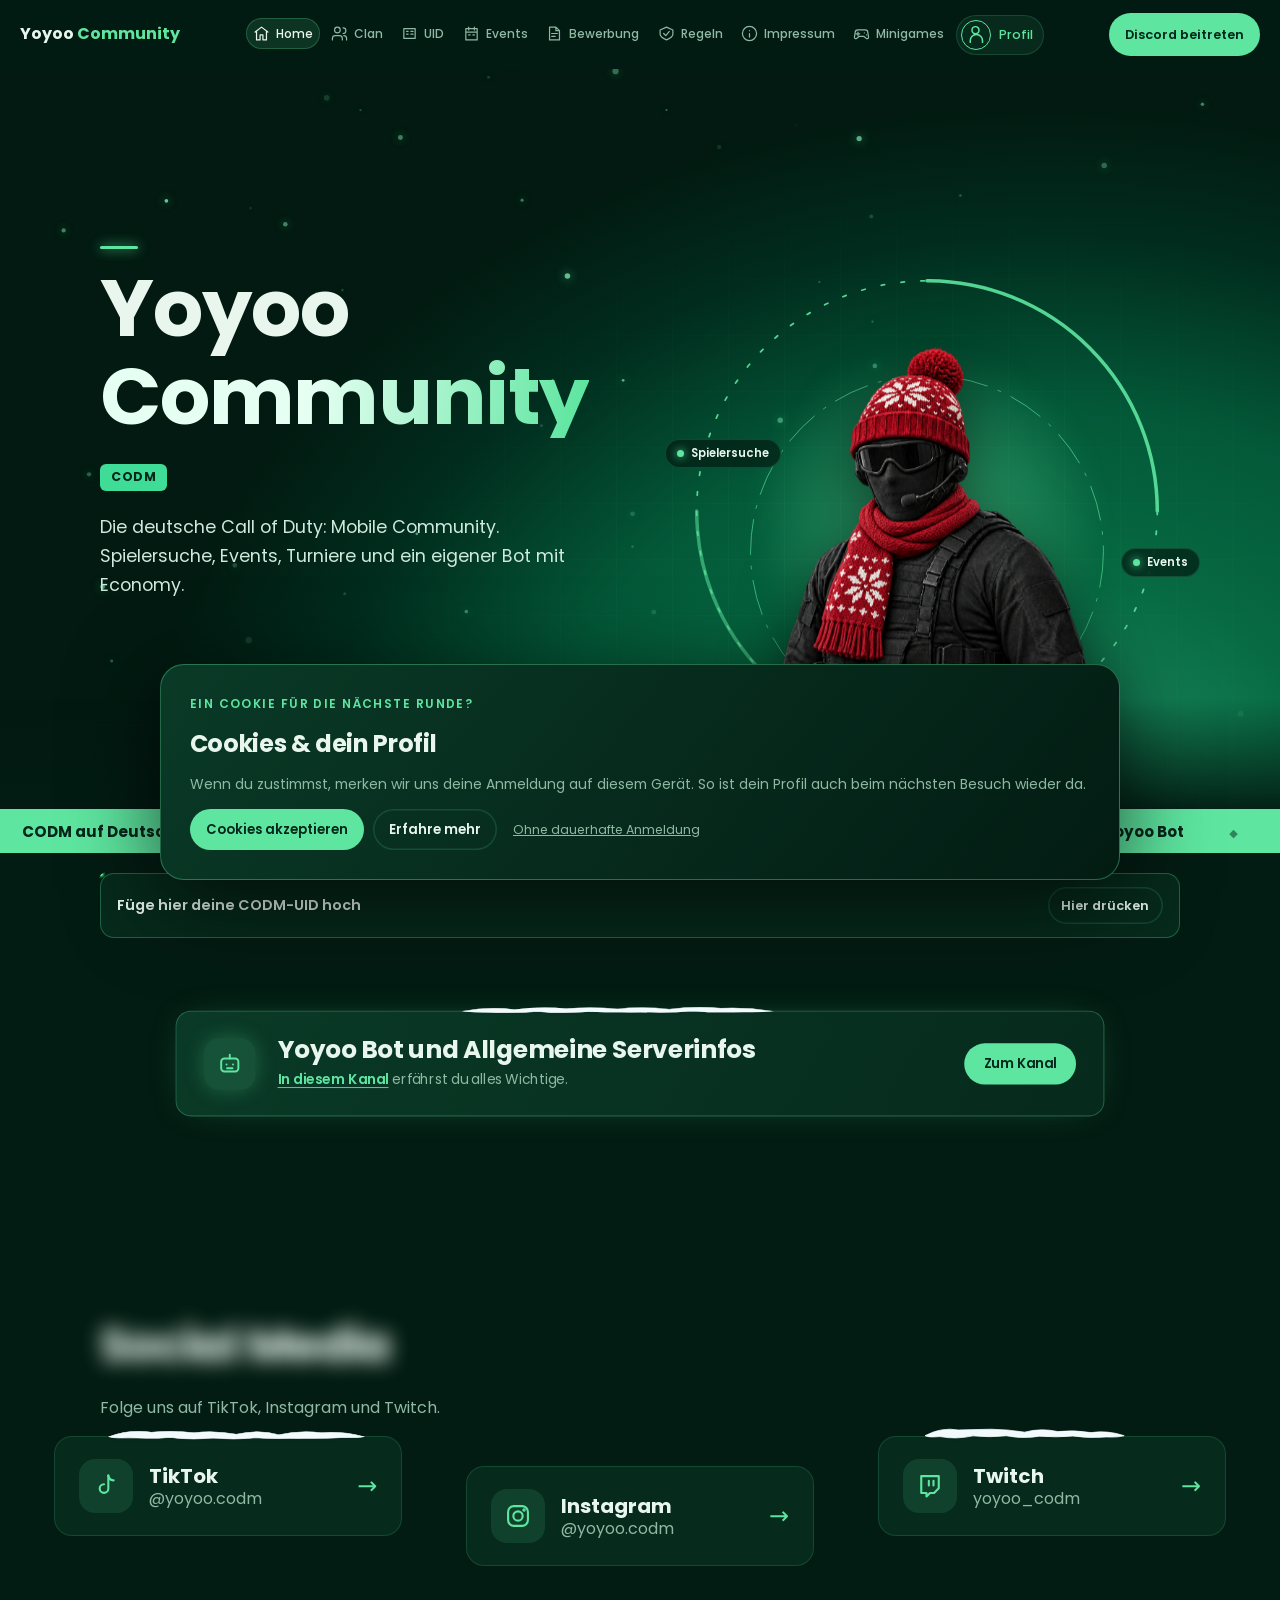
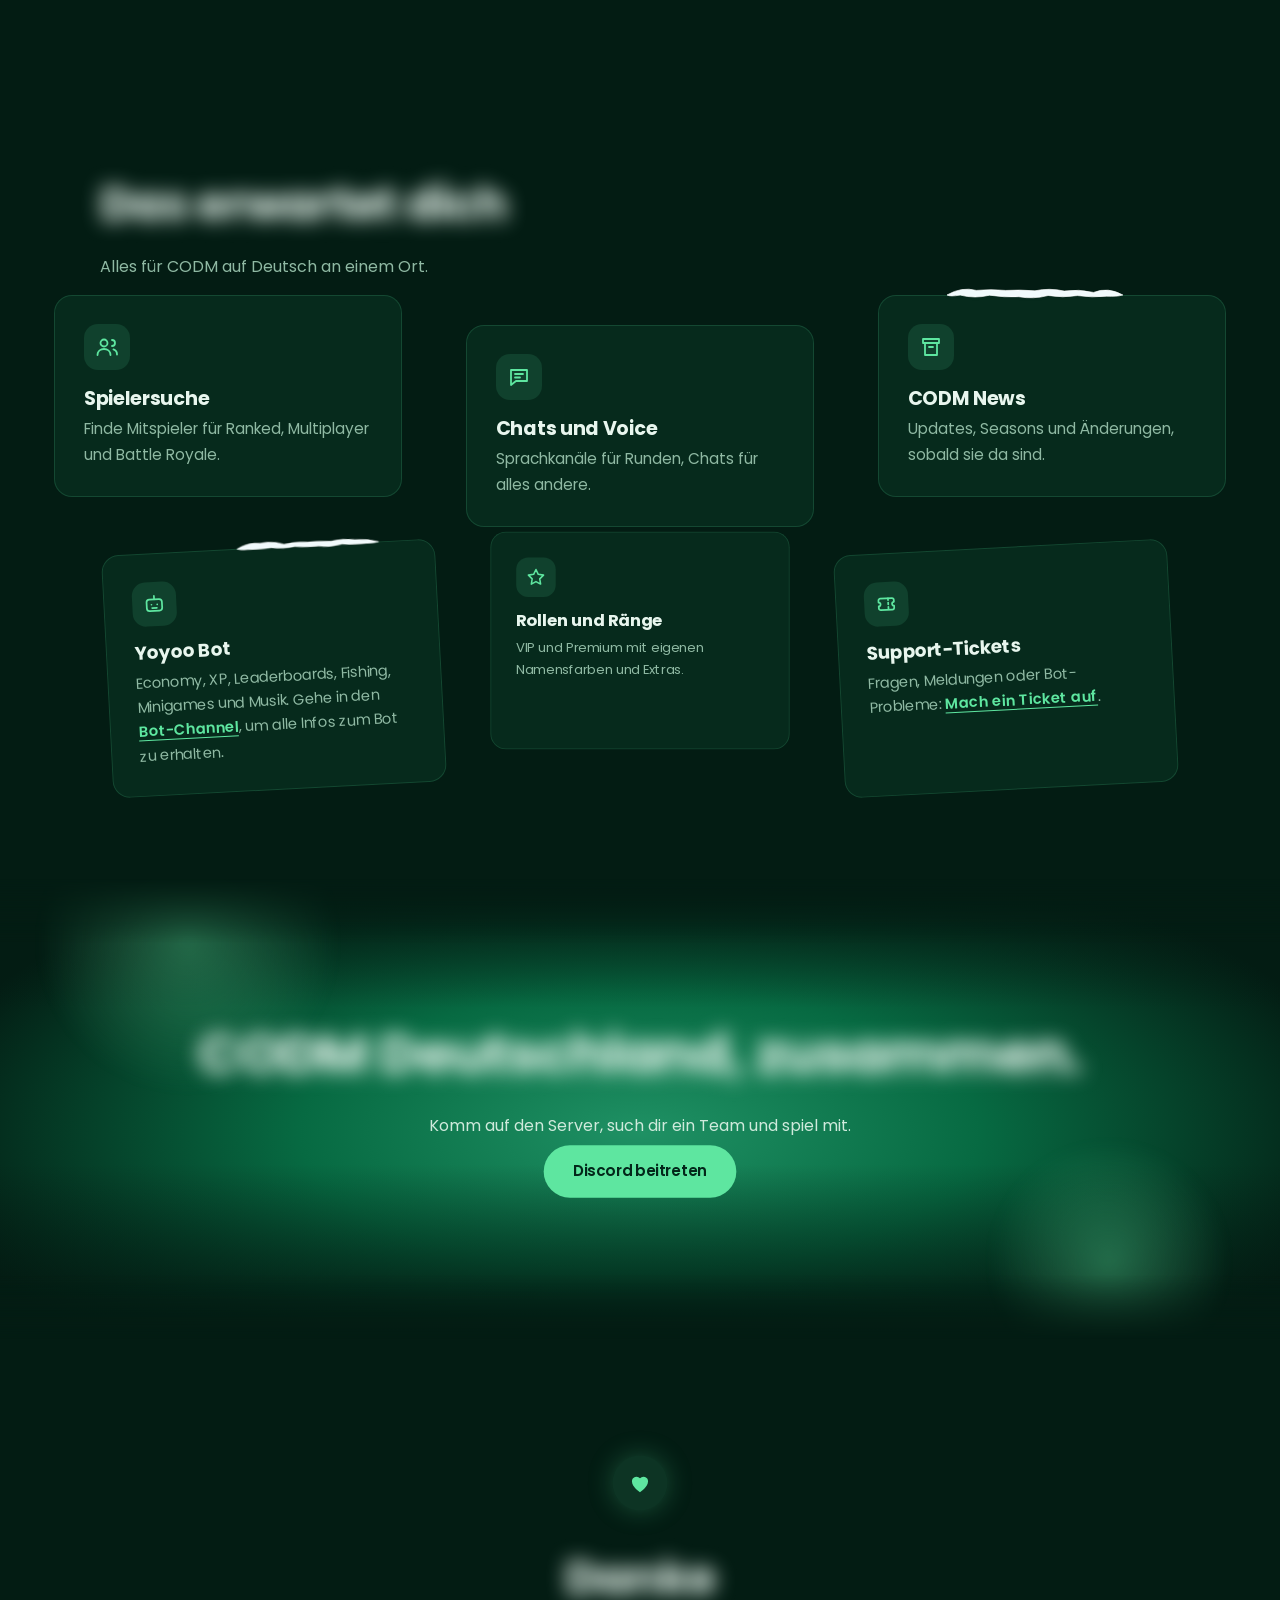
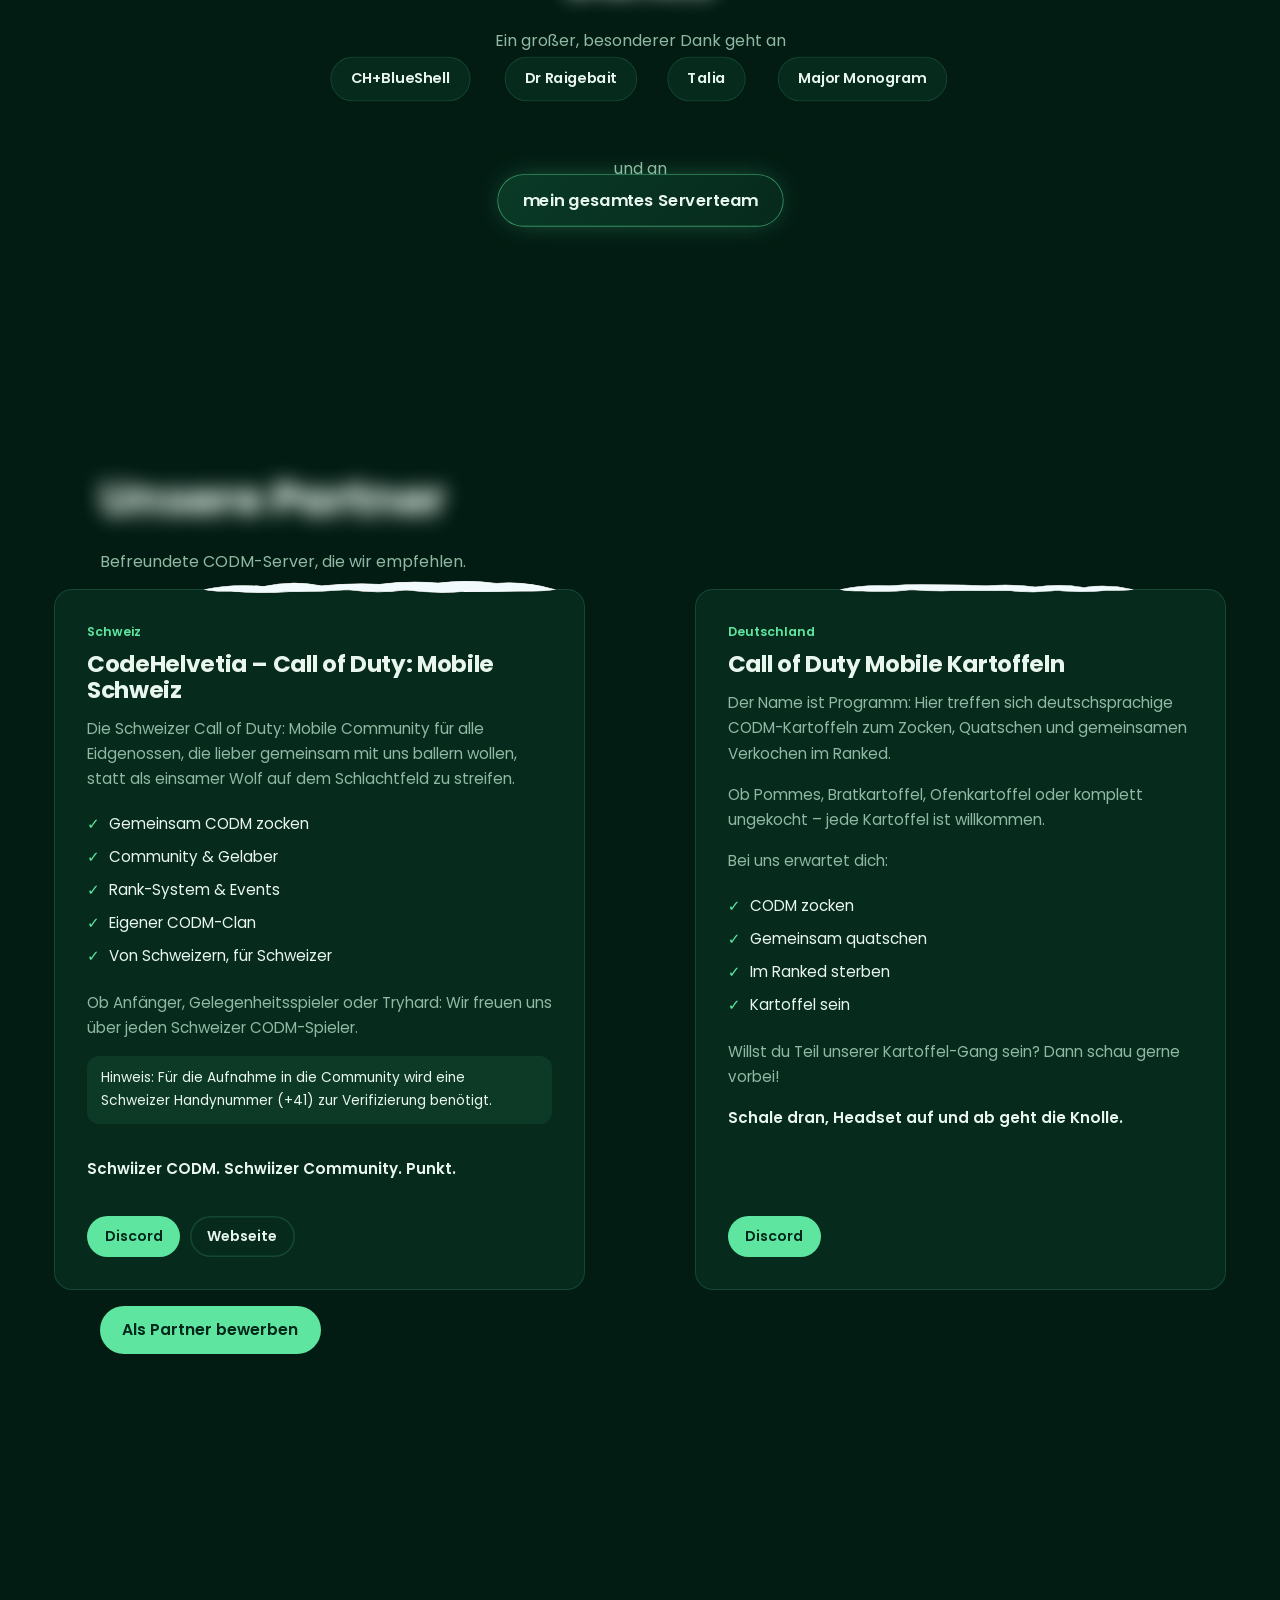
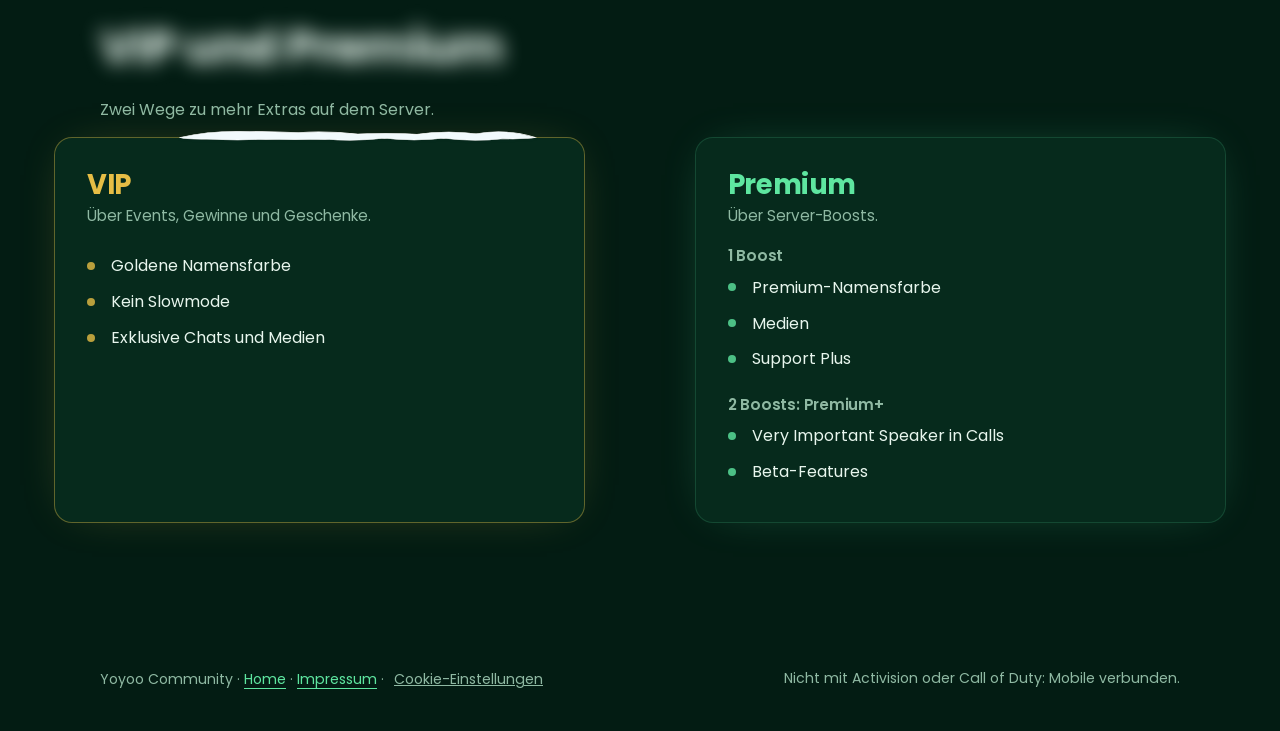
==== commit ea93f053: "Add files via upload" ====
--- a/index.html
+++ b/index.html
@@ -20,7 +20,7 @@
 <link rel="preconnect" href="https://fonts.gstatic.com" crossorigin>
 <link href="https://fonts.googleapis.com/css2?family=Poppins:wght@400;500;600;700&display=swap" rel="stylesheet">
 <link rel="stylesheet" href="website.css?v=20261025-cookie-mobile-1">
-<style id="compact-header-critical">@media(max-width:1119px){header.nav .brand,header.nav .discord-link,header.nav .site-legal{display:none!important}header.nav .wrap{padding-block:.45rem!important;gap:0!important}header.nav .wrap>nav{flex:1 1 100%;order:0;min-width:0}header.nav ul{display:flex!important;margin:0;padding:.1rem 0;gap:.2rem;overflow-x:auto}header.nav ul a,header.nav ul .account-nav{white-space:nowrap;font-size:.8rem;padding:.4rem .6rem}}.season-control{position:relative!important;display:flex;justify-content:flex-end;align-items:center;padding:.6rem 0;margin-block:0;min-height:52px;z-index:16}.season-control #hwToggle{position:static!important;inset:auto!important;margin:0!important;transform:none!important;translate:none!important;opacity:1!important;pointer-events:auto!important;max-width:100%}</style><link rel="stylesheet" href="uid.css?v=home-uid-notice-1"><link rel="stylesheet" href="winter.css?v=20261031-3"><script src="winter.js?v=20261031-3" defer></script><link rel="stylesheet" href="community-profile.css?v=20261101-mobile-animation-4"></head><body class="home"><div class="progress" id="progress" aria-hidden="true"></div><header class="nav"><div class="wrap"><a class="brand" href="index.html">Yoyoo <b>Community</b></a><nav aria-label="Hauptnavigation"><ul><li><a href="index.html" class="on" aria-current="page">Home</a></li><li><a href="clan.html">Clan</a></li><li><a href="uid.html">UID</a></li><li><a href="events.html">Events</a></li><li><a href="bewerbung.html">Bewerbung</a></li><li><a href="regeln.html">Regeln</a></li><li><a href="impressum.html">Impressum</a></li><li><a href="minigames.html">Minigames</a></li><li><button type="button" class="account-nav" id="account-open" aria-haspopup="dialog" aria-controls="account-dialog">Profil</button></li></ul></nav><a class="btn discord-link" href="https://discord.gg/yoyoo-codm" target="_blank" rel="noopener">Discord beitreten</a></div></header><main id="top">  <div class="hero" id="hero">
+<style id="compact-header-critical">@media(max-width:1119px){header.nav .brand,header.nav .discord-link,header.nav .site-legal{display:none!important}header.nav .wrap{padding-block:.45rem!important;gap:0!important}header.nav .wrap>nav{flex:1 1 100%;order:0;min-width:0}header.nav ul{display:flex!important;margin:0;padding:.1rem 0;gap:.2rem;overflow-x:auto}header.nav ul a,header.nav ul .account-nav{white-space:nowrap;font-size:.8rem;padding:.4rem .6rem}}.season-control{position:relative!important;display:flex;justify-content:flex-end;align-items:center;padding:.6rem 0;margin-block:0;min-height:52px;z-index:16}.season-control #hwToggle{position:static!important;inset:auto!important;margin:0!important;transform:none!important;translate:none!important;opacity:1!important;pointer-events:auto!important;max-width:100%}</style><link rel="stylesheet" href="uid.css?v=home-uid-notice-1"><link rel="stylesheet" href="winter.css?v=20261031-3"><script src="winter.js?v=20261031-3" defer></script><link rel="stylesheet" href="community-profile.css?v=20261101-mobile-animation-4"></head><body class="home"><div class="progress" id="progress" aria-hidden="true"></div><header class="nav"><div class="wrap"><a class="brand" href="index.html">Yoyoo <b>Community</b></a><nav aria-label="Hauptnavigation"><ul><li><a href="index.html" class="on" aria-current="page">Home</a></li><li><a href="clan.html">Clan</a></li><li><a href="uid.html">UID</a></li><li><a href="events.html">Events</a></li><li><a href="bewerbung.html">Bewerbung</a></li><li><a href="regeln.html">Regeln</a></li><li><a href="impressum.html">Impressum</a></li><li><a href="minigames.html">Minigames</a></li><li><button type="button" class="account-nav" id="account-open" aria-haspopup="dialog" aria-controls="account-dialog">Profil</button></li></ul></nav><a class="btn discord-link" href="https://discord.gg/kH43JcdM88" target="_blank" rel="noopener">Discord beitreten</a></div></header><main id="top">  <div class="hero" id="hero">
     <canvas id="fx" aria-hidden="true"></canvas>
     <div class="grid-bg" aria-hidden="true" data-par="-0.14" data-top></div>
     <div class="wrap">
@@ -135,7 +135,7 @@
     <div class="wrap">
       <h2 class="rv" data-rv="blur">CODM Deutschland, zusammen.</h2>
       <p class="rv" style="--d:120ms">Komm auf den Server, such dir ein Team und spiel mit.</p>
-      <a class="btn big discord-link rv" data-rv="scale" style="--d:240ms" href="https://discord.gg/yoyoo-codm" target="_blank" rel="noopener">Discord beitreten</a>
+      <a class="btn big discord-link rv" data-rv="scale" style="--d:240ms" href="https://discord.gg/kH43JcdM88" target="_blank" rel="noopener">Discord beitreten</a>
     </div>
   </section>
 <section id="danke" class="thanks">
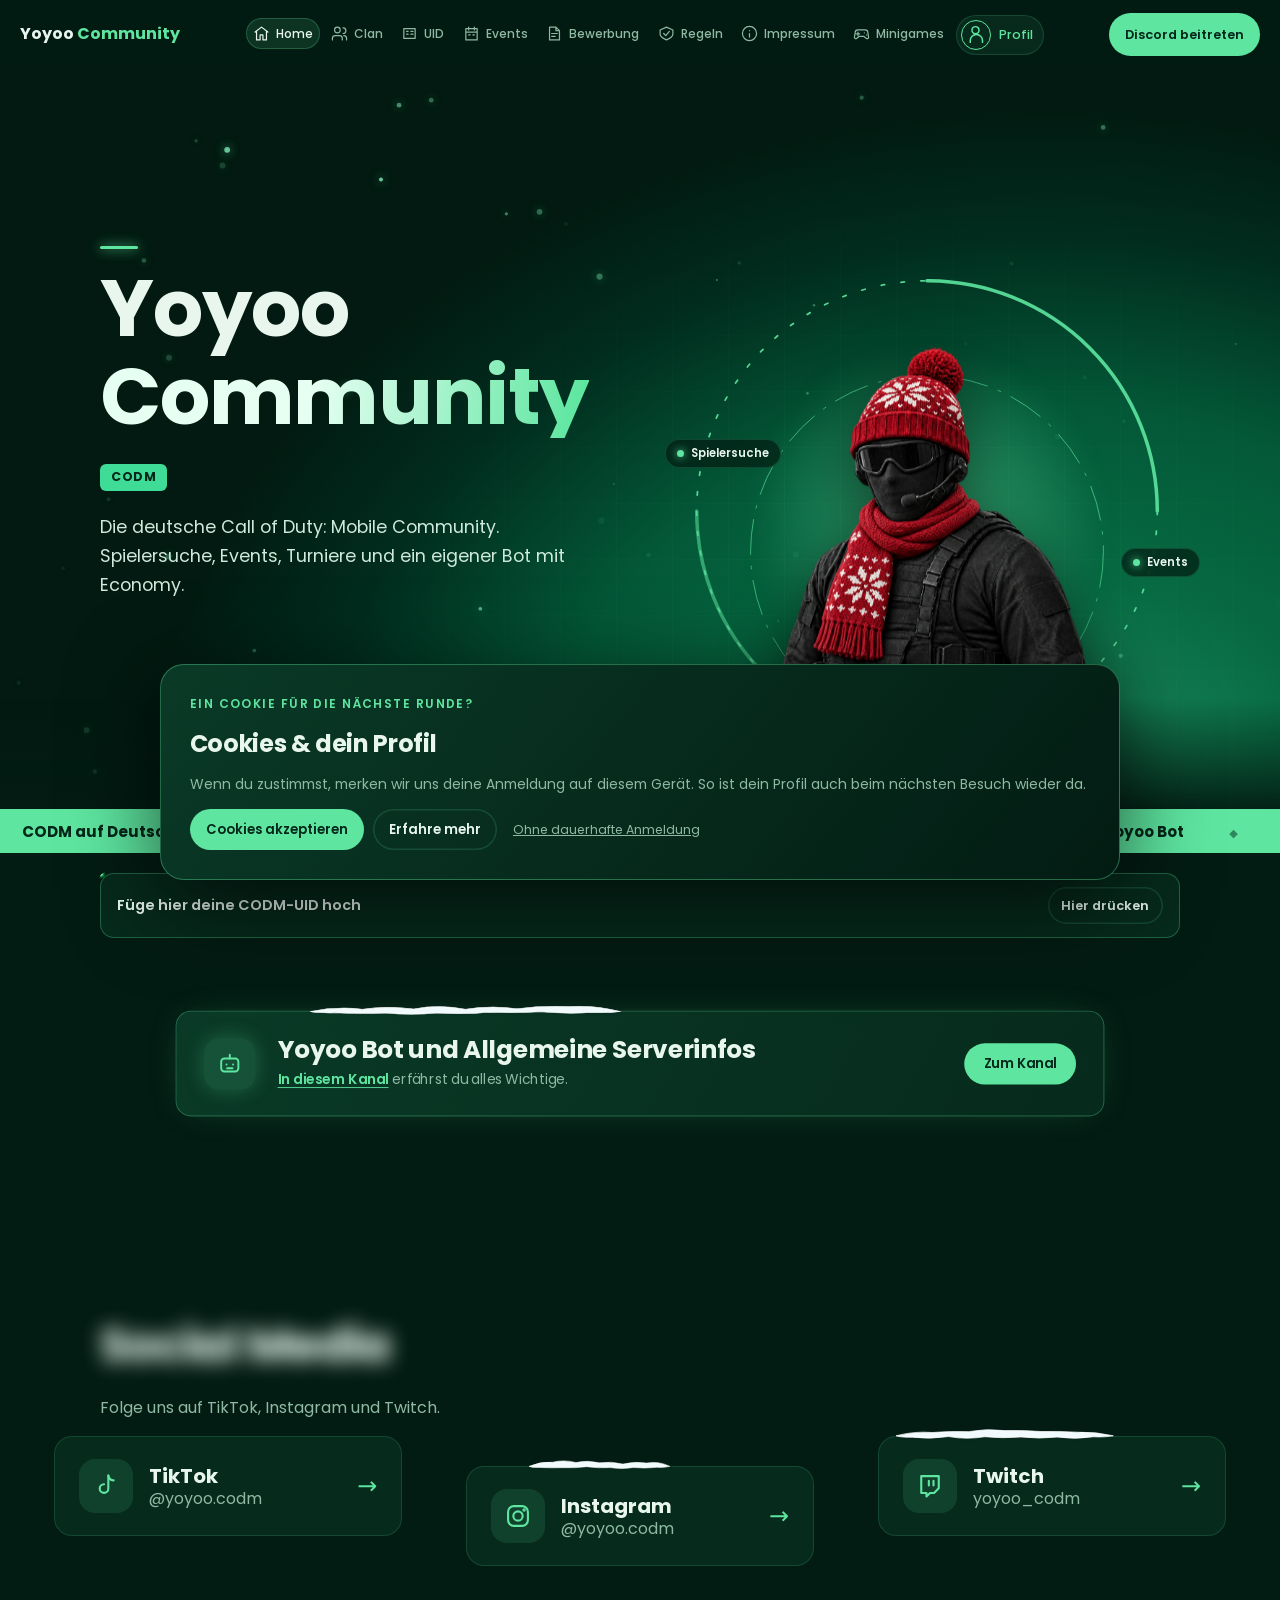
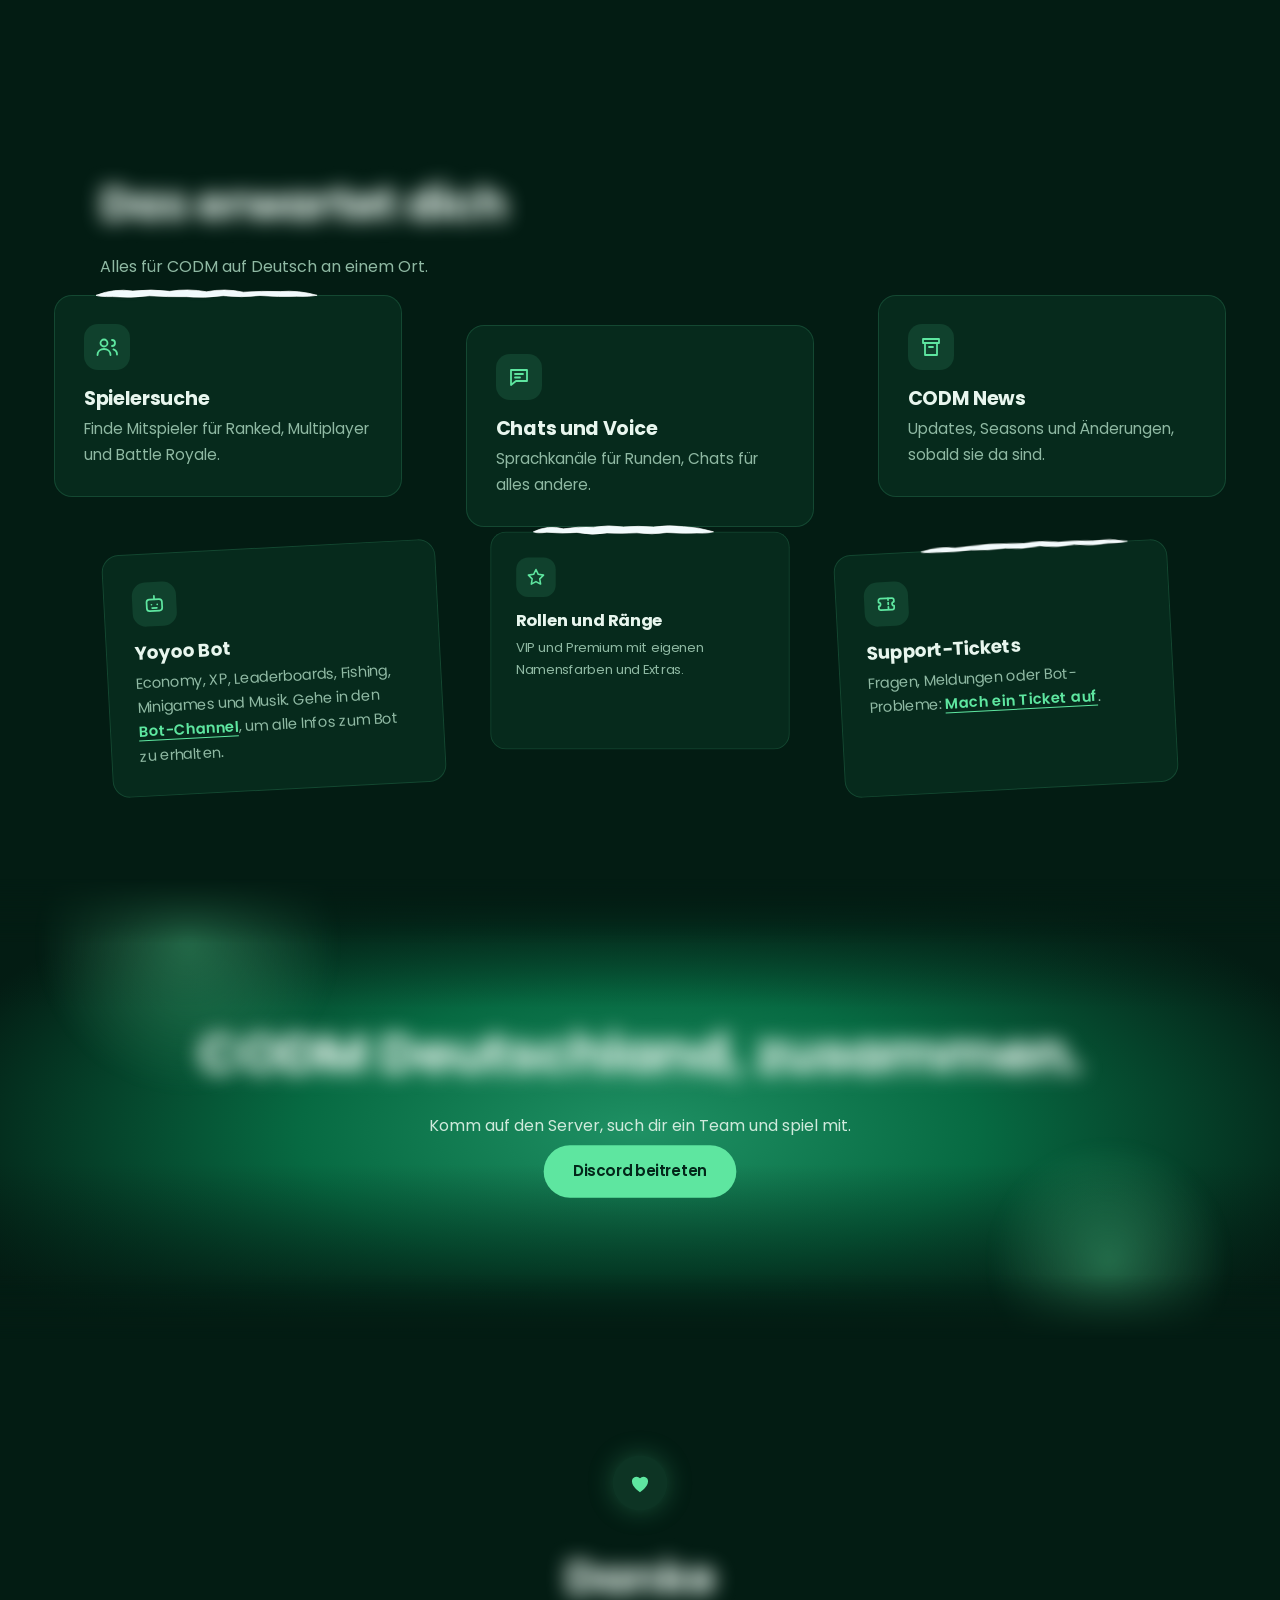
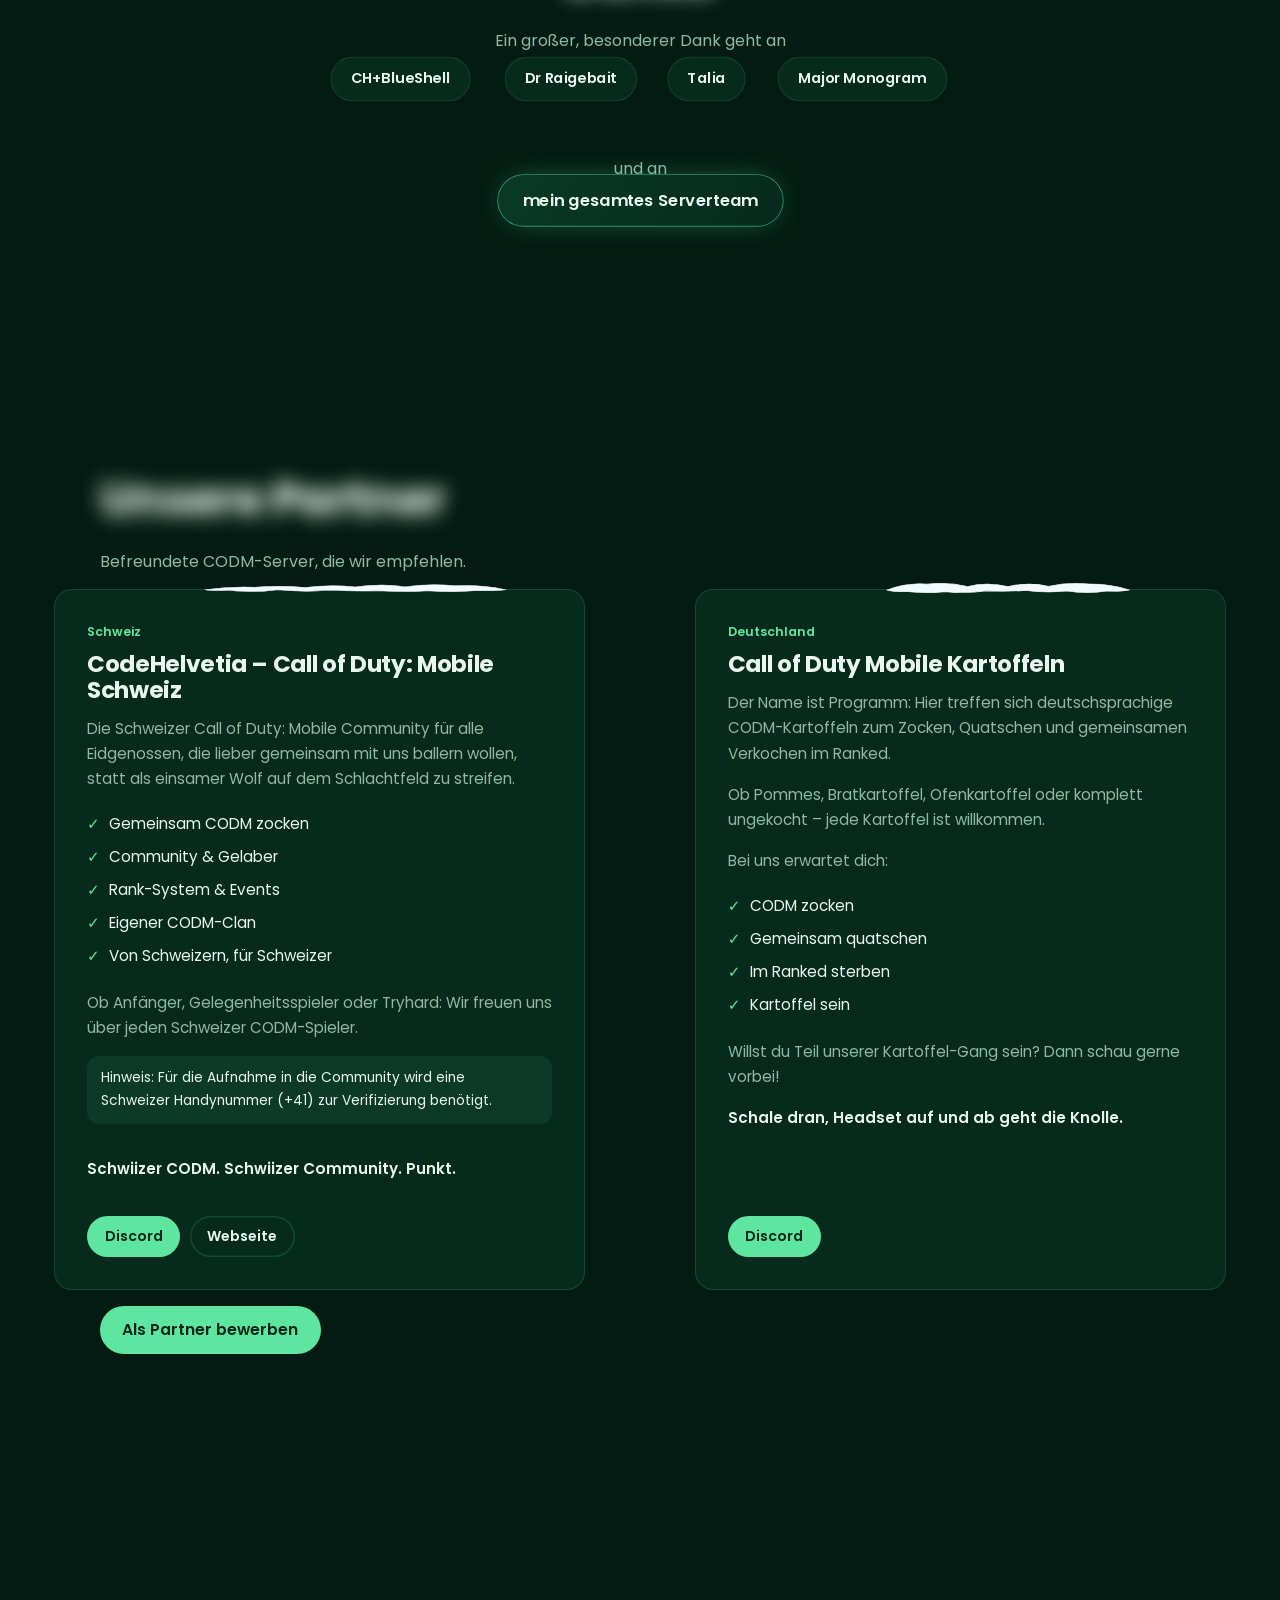
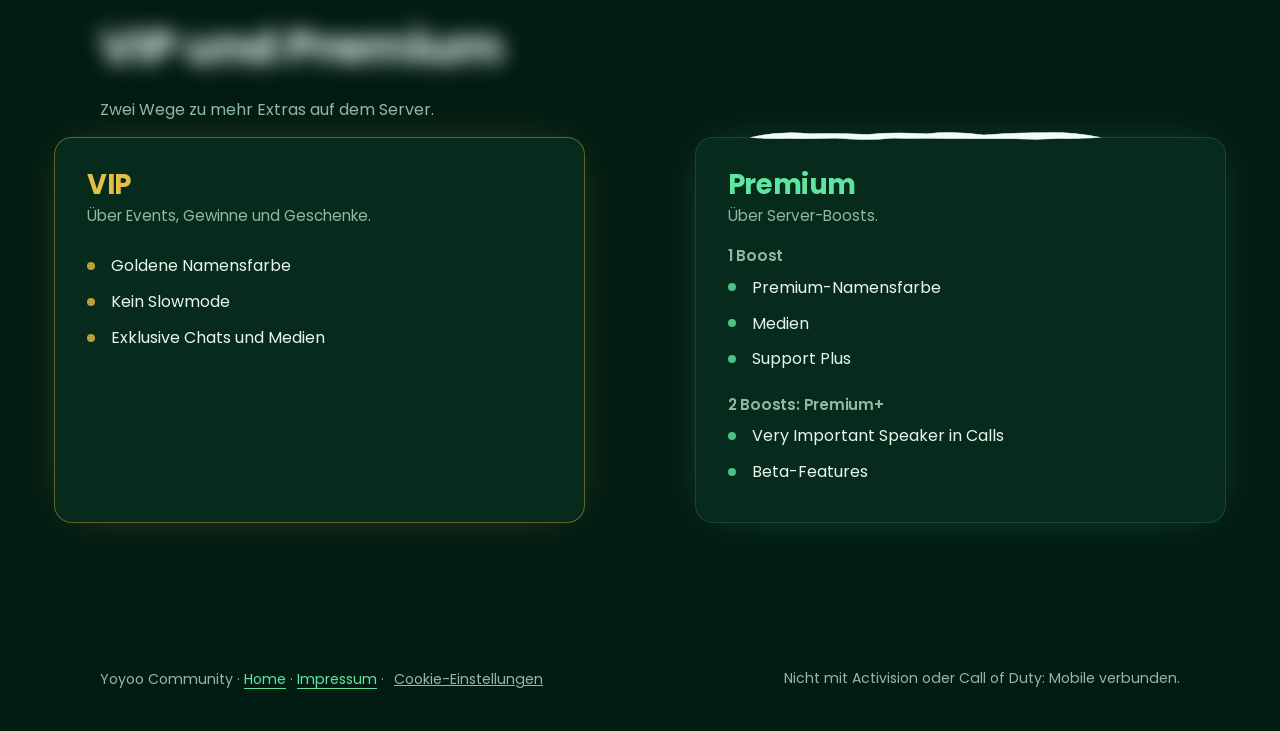
==== commit 57cb9e24: "Add files via upload" ====
--- a/index.html
+++ b/index.html
@@ -20,7 +20,7 @@
 <link rel="preconnect" href="https://fonts.gstatic.com" crossorigin>
 <link href="https://fonts.googleapis.com/css2?family=Poppins:wght@400;500;600;700&display=swap" rel="stylesheet">
 <link rel="stylesheet" href="website.css?v=20261025-cookie-mobile-1">
-<style id="compact-header-critical">@media(max-width:1119px){header.nav .brand,header.nav .discord-link,header.nav .site-legal{display:none!important}header.nav .wrap{padding-block:.45rem!important;gap:0!important}header.nav .wrap>nav{flex:1 1 100%;order:0;min-width:0}header.nav ul{display:flex!important;margin:0;padding:.1rem 0;gap:.2rem;overflow-x:auto}header.nav ul a,header.nav ul .account-nav{white-space:nowrap;font-size:.8rem;padding:.4rem .6rem}}.season-control{position:relative!important;display:flex;justify-content:flex-end;align-items:center;padding:.6rem 0;margin-block:0;min-height:52px;z-index:16}.season-control #hwToggle{position:static!important;inset:auto!important;margin:0!important;transform:none!important;translate:none!important;opacity:1!important;pointer-events:auto!important;max-width:100%}</style><link rel="stylesheet" href="uid.css?v=home-uid-notice-1"><link rel="stylesheet" href="winter.css?v=20261031-3"><script src="winter.js?v=20261031-3" defer></script><link rel="stylesheet" href="community-profile.css?v=20261101-mobile-animation-4"></head><body class="home"><div class="progress" id="progress" aria-hidden="true"></div><header class="nav"><div class="wrap"><a class="brand" href="index.html">Yoyoo <b>Community</b></a><nav aria-label="Hauptnavigation"><ul><li><a href="index.html" class="on" aria-current="page">Home</a></li><li><a href="clan.html">Clan</a></li><li><a href="uid.html">UID</a></li><li><a href="events.html">Events</a></li><li><a href="bewerbung.html">Bewerbung</a></li><li><a href="regeln.html">Regeln</a></li><li><a href="impressum.html">Impressum</a></li><li><a href="minigames.html">Minigames</a></li><li><button type="button" class="account-nav" id="account-open" aria-haspopup="dialog" aria-controls="account-dialog">Profil</button></li></ul></nav><a class="btn discord-link" href="https://discord.gg/kH43JcdM88" target="_blank" rel="noopener">Discord beitreten</a></div></header><main id="top">  <div class="hero" id="hero">
+<style id="compact-header-critical">@media(max-width:1119px){header.nav .brand,header.nav .discord-link,header.nav .site-legal{display:none!important}header.nav .wrap{padding-block:.45rem!important;gap:0!important}header.nav .wrap>nav{flex:1 1 100%;order:0;min-width:0}header.nav ul{display:flex!important;margin:0;padding:.1rem 0;gap:.2rem;overflow-x:auto}header.nav ul a,header.nav ul .account-nav{white-space:nowrap;font-size:.8rem;padding:.4rem .6rem}}.season-control{position:relative!important;display:flex;justify-content:flex-end;align-items:center;padding:.6rem 0;margin-block:0;min-height:52px;z-index:16}.season-control #hwToggle{position:static!important;inset:auto!important;margin:0!important;transform:none!important;translate:none!important;opacity:1!important;pointer-events:auto!important;max-width:100%}</style><link rel="stylesheet" href="uid.css?v=home-uid-notice-1"><link rel="stylesheet" href="winter.css?v=20261031-3"><script src="winter.js?v=20261031-3" defer></script><link rel="stylesheet" href="community-profile.css?v=20261101-mobile-animation-4"></head><body class="home"><div class="progress" id="progress" aria-hidden="true"></div><header class="nav"><div class="wrap"><a class="brand" href="index.html">Yoyoo <b>Community</b></a><nav aria-label="Hauptnavigation"><ul><li><a href="index.html" class="on" aria-current="page">Home</a></li><li><a href="clan.html">Clan</a></li><li><a href="uid.html">UID</a></li><li><a href="events.html">Events</a></li><li><a href="bewerbung.html">Bewerbung</a></li><li><a href="regeln.html">Regeln</a></li><li><a href="impressum.html">Impressum</a></li><li><a href="minigames.html">Minigames</a></li><li><button type="button" class="account-nav" id="account-open" aria-haspopup="dialog" aria-controls="account-dialog">Profil</button></li></ul></nav><a class="btn discord-link" href="https://discord.gg/yoyoo-codm" target="_blank" rel="noopener">Discord beitreten</a></div></header><main id="top">  <div class="hero" id="hero">
     <canvas id="fx" aria-hidden="true"></canvas>
     <div class="grid-bg" aria-hidden="true" data-par="-0.14" data-top></div>
     <div class="wrap">
@@ -135,7 +135,7 @@
     <div class="wrap">
       <h2 class="rv" data-rv="blur">CODM Deutschland, zusammen.</h2>
       <p class="rv" style="--d:120ms">Komm auf den Server, such dir ein Team und spiel mit.</p>
-      <a class="btn big discord-link rv" data-rv="scale" style="--d:240ms" href="https://discord.gg/kH43JcdM88" target="_blank" rel="noopener">Discord beitreten</a>
+      <a class="btn big discord-link rv" data-rv="scale" style="--d:240ms" href="https://discord.gg/yoyoo-codm" target="_blank" rel="noopener">Discord beitreten</a>
     </div>
   </section>
 <section id="danke" class="thanks">
